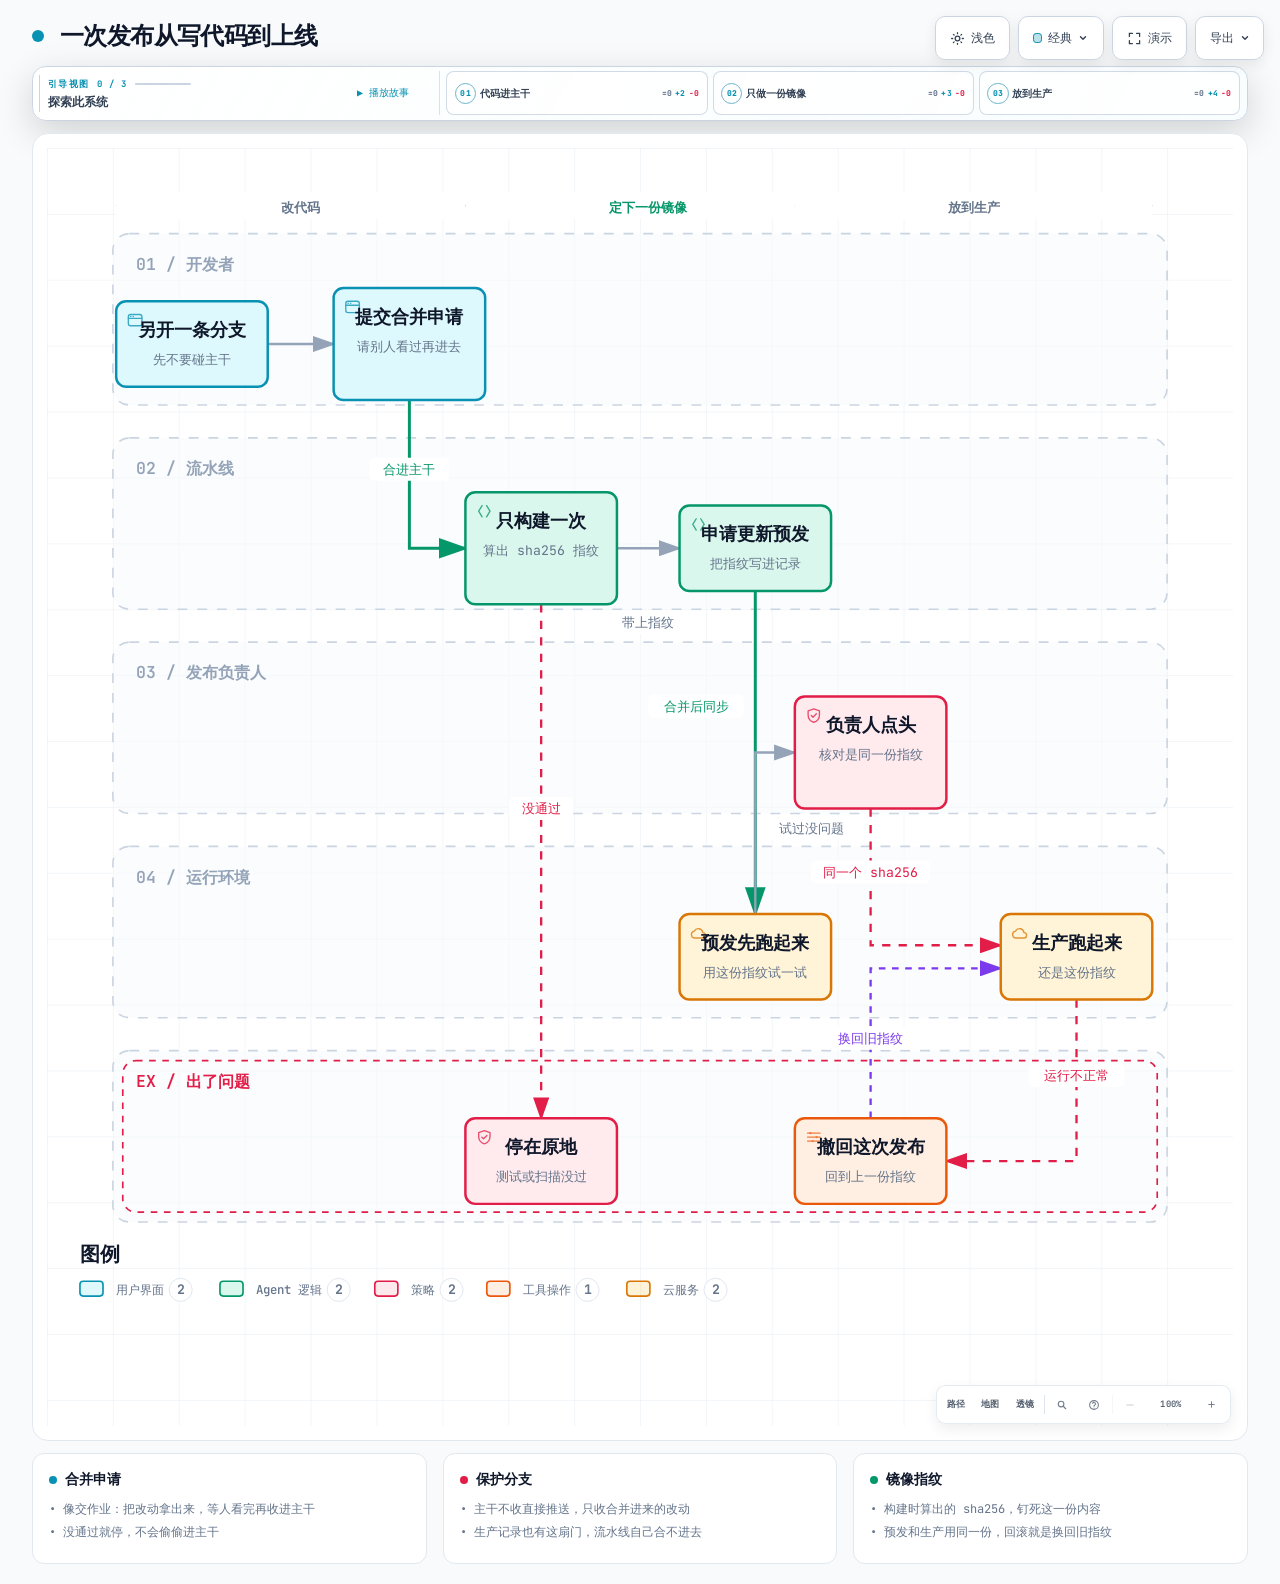
==== 运维笔记/CI-CD/diagrams/cicd-release-flow.html @ d1953067 "vault backup: 2026-10-27 11:32:00" ====
<!DOCTYPE html>
<html lang="zh-CN" data-theme="dark" data-preset="classic">
<head>
  <meta charset="UTF-8">
  <meta name="viewport" content="width=device-width, initial-scale=1.0">
  <meta name="generator" content="archify 2.16.0-dev.0">
  <title>一次发布从写代码到上线</title>
  <script>
    // Resolve the theme before first paint so light-preference users don't
    // see a dark flash. The toolbar script below re-applies with UI state.
    (function () {
      try {
        var theme = null;
        try {
          var param = new URLSearchParams(window.location.search).get('theme');
          if (param === 'light' || param === 'dark') theme = param;
          if (new URLSearchParams(window.location.search).get('embed') === '1') {
            document.documentElement.setAttribute('data-embed', 'true');
          }
          if (new URLSearchParams(window.location.search).get('present') === '1') {
            document.documentElement.setAttribute('data-present', 'true');
          }
        } catch (_) {}
        if (!theme) {
          try { theme = localStorage.getItem('archify-theme'); } catch (_) {}
        }
        if (theme !== 'light' && theme !== 'dark') {
          theme = window.matchMedia('(prefers-color-scheme: light)').matches ? 'light' : 'dark';
        }
        document.documentElement.setAttribute('data-theme', theme);
      } catch (_) {}
    })();
  </script>
  <!-- Async font load: a blackholed network must not block first paint.
       The body font stack falls back to system monospace until it lands. -->
  <link rel="preconnect" href="https://fonts.gstatic.com" crossorigin>
  <link href="https://fonts.googleapis.com/css2?family=JetBrains+Mono:wght@400;500;600;700&display=swap"
        rel="stylesheet" media="print" onload="this.media='all'">
  <noscript>
    <link href="https://fonts.googleapis.com/css2?family=JetBrains+Mono:wght@400;500;600;700&display=swap" rel="stylesheet">
  </noscript>
  <style>
    /* ==========================================================
       THEME VARIABLES — switch by toggling [data-theme] on <html>
       ========================================================== */
    :root,
    [data-theme="dark"] {
      --bg: #020617;
      --grid: #1e293b;
      --text: #ffffff;
      --text-muted: #94a3b8;
      --text-dim: #475569;
      /* UI chrome and menu hints need more contrast than SVG .t-dim accents */
      --text-faint: #7d8da1;

      --panel: rgba(15, 23, 42, 0.5);
      --panel-border: #1e293b;
      --lane-fill: rgba(15, 23, 42, 0.22);
      --lane-stroke: #334155;

      --arrow: #64748b;
      --arrow-emphasis: #34d399;

      /* Opaque mask color used behind semi-transparent component fills
         so the arrows drawn underneath are properly hidden. */
      --mask: #0f172a;

      --frontend-fill:    rgba(8, 51, 68, 0.4);
      --frontend-stroke:  #22d3ee;
      --backend-fill:     rgba(6, 78, 59, 0.4);
      --backend-stroke:   #34d399;
      --database-fill:    rgba(76, 29, 149, 0.4);
      --database-stroke:  #a78bfa;
      --cloud-fill:       rgba(120, 53, 15, 0.3);
      --cloud-stroke:     #fbbf24;
      --security-fill:    rgba(136, 19, 55, 0.4);
      --security-stroke:  #fb7185;
      --messagebus-fill:  rgba(251, 146, 60, 0.3);
      --messagebus-stroke:#fb923c;
      --external-fill:    rgba(30, 41, 59, 0.5);
      --external-stroke:  #94a3b8;

      --toolbar-bg:       rgba(15, 23, 42, 0.8);
      --toolbar-border:   #334155;
      --toolbar-text:     #e2e8f0;
      --toolbar-hover:    rgba(15, 23, 42, 0.95);
      --toolbar-menu-bg:  #0f172a;
    }

    [data-theme="light"] {
      --bg: #f8fafc;
      --grid: #e2e8f0;
      --text: #0f172a;
      --text-muted: #64748b;
      --text-dim: #94a3b8;
      --text-faint: #64748b;

      --panel: #ffffff;
      --panel-border: #e2e8f0;
      --lane-fill: rgba(248, 250, 252, 0.65);
      --lane-stroke: #cbd5e1;

      --arrow: #94a3b8;
      --arrow-emphasis: #059669;

      --mask: #ffffff;

      --frontend-fill:    rgba(34, 211, 238, 0.15);
      --frontend-stroke:  #0891b2;
      --backend-fill:     rgba(52, 211, 153, 0.18);
      --backend-stroke:   #059669;
      --database-fill:    rgba(167, 139, 250, 0.2);
      --database-stroke:  #7c3aed;
      --cloud-fill:       rgba(251, 191, 36, 0.18);
      --cloud-stroke:     #d97706;
      --security-fill:    rgba(251, 113, 133, 0.15);
      --security-stroke:  #e11d48;
      --messagebus-fill:  rgba(251, 146, 60, 0.15);
      --messagebus-stroke:#ea580c;
      --external-fill:    rgba(148, 163, 184, 0.18);
      --external-stroke:  #64748b;

      --toolbar-bg:       rgba(255, 255, 255, 0.92);
      --toolbar-border:   #cbd5e1;
      --toolbar-text:     #334155;
      --toolbar-hover:    #ffffff;
      --toolbar-menu-bg:  #ffffff;
    }

    /* ==========================================================
       SIGNAL FLOW — an opt-in, motion-forward visual preset.
       The variables also target a standalone exported SVG, whose
       root carries data-preset and data-theme directly.
       ========================================================== */
    [data-preset="signal-flow"][data-theme="dark"] {
      --bg: #030711;
      --grid: #15233a;
      --panel: rgba(6, 14, 28, 0.78);
      --panel-border: #1d3350;
      --lane-fill: rgba(9, 22, 40, 0.5);
      --lane-stroke: #2c4564;
      --text: #f5fbff;
      --text-muted: #9eb0c7;
      --text-dim: #52667f;
      --text-faint: #7890ad;
      --mask: #07101e;
      --frontend-fill: rgba(6, 182, 212, 0.14);
      --frontend-stroke: #67e8f9;
      --backend-fill: rgba(16, 185, 129, 0.14);
      --backend-stroke: #5eead4;
      --database-fill: rgba(139, 92, 246, 0.16);
      --database-stroke: #c4b5fd;
      --cloud-fill: rgba(245, 158, 11, 0.13);
      --cloud-stroke: #fcd34d;
      --security-fill: rgba(244, 63, 94, 0.13);
      --security-stroke: #fda4af;
      --messagebus-fill: rgba(249, 115, 22, 0.13);
      --messagebus-stroke: #fdba74;
      --external-fill: rgba(71, 85, 105, 0.24);
      --external-stroke: #a5b4c7;
      --arrow: #7890ad;
      --arrow-emphasis: #2dd4bf;
      --toolbar-bg: rgba(7, 16, 30, 0.86);
      --toolbar-border: #29415f;
      --toolbar-menu-bg: #07101e;
    }

    [data-preset="signal-flow"][data-theme="light"] {
      --bg: #f4f9fc;
      --grid: #d4e5ee;
      --panel: rgba(255, 255, 255, 0.82);
      --panel-border: #bfd5e2;
      --lane-fill: rgba(232, 243, 248, 0.62);
      --lane-stroke: #a9c5d5;
      --text: #102638;
      --text-muted: #587287;
      --text-dim: #8aa2b4;
      --text-faint: #668397;
      --mask: #ffffff;
      --frontend-fill: rgba(6, 182, 212, 0.09);
      --frontend-stroke: #0789a1;
      --backend-fill: rgba(5, 150, 105, 0.09);
      --backend-stroke: #087f69;
      --database-fill: rgba(124, 58, 237, 0.09);
      --database-stroke: #7254c7;
      --cloud-fill: rgba(217, 119, 6, 0.08);
      --cloud-stroke: #b9670b;
      --security-fill: rgba(225, 29, 72, 0.08);
      --security-stroke: #c53a59;
      --messagebus-fill: rgba(234, 88, 12, 0.08);
      --messagebus-stroke: #c65f27;
      --external-fill: rgba(100, 116, 139, 0.1);
      --external-stroke: #607a8c;
      --arrow: #7b97aa;
      --arrow-emphasis: #0d9488;
    }

    /* ==========================================================
       BLUEPRINT — a review-first drafting preset for deployment,
       infrastructure, and technical design documentation. It keeps
       the same semantic palette and geometry while trading glow for
       precise grid contrast, squared materials, and drafting marks.
       ========================================================== */
    [data-preset="blueprint"][data-theme="dark"] {
      --bg: #06131f;
      --grid: #17425a;
      --panel: rgba(7, 27, 43, 0.9);
      --panel-border: #27627f;
      --lane-fill: rgba(10, 43, 66, 0.36);
      --lane-stroke: #34799a;
      --text: #e3f6ff;
      --text-muted: #91b8ca;
      --text-dim: #557e92;
      --text-faint: #739caf;
      --mask: #0a2031;
      --frontend-fill: rgba(26, 157, 193, 0.14);
      --frontend-stroke: #66d9ef;
      --backend-fill: rgba(31, 155, 124, 0.13);
      --backend-stroke: #69dfbd;
      --database-fill: rgba(120, 105, 196, 0.14);
      --database-stroke: #b4a8ff;
      --cloud-fill: rgba(197, 145, 43, 0.13);
      --cloud-stroke: #ffd166;
      --security-fill: rgba(199, 76, 104, 0.13);
      --security-stroke: #ff8da1;
      --messagebus-fill: rgba(207, 112, 49, 0.13);
      --messagebus-stroke: #ffad66;
      --external-fill: rgba(84, 119, 139, 0.18);
      --external-stroke: #a7cad9;
      --arrow: #78a3b7;
      --arrow-emphasis: #64dfc1;
      --toolbar-bg: rgba(7, 28, 45, 0.92);
      --toolbar-border: #34799a;
      --toolbar-text: #d8f3ff;
      --toolbar-hover: rgba(18, 58, 83, 0.95);
      --toolbar-menu-bg: #0a2031;
    }

    [data-preset="blueprint"][data-theme="light"] {
      --bg: #edf7fa;
      --grid: #b5d5e1;
      --panel: rgba(249, 253, 255, 0.94);
      --panel-border: #78aabd;
      --lane-fill: rgba(210, 232, 240, 0.42);
      --lane-stroke: #83b2c4;
      --text: #123344;
      --text-muted: #4e7486;
      --text-dim: #86a6b4;
      --text-faint: #668c9d;
      --mask: #f9fdff;
      --frontend-fill: rgba(8, 145, 178, 0.08);
      --frontend-stroke: #087f9c;
      --backend-fill: rgba(5, 128, 101, 0.08);
      --backend-stroke: #08755f;
      --database-fill: rgba(100, 75, 180, 0.08);
      --database-stroke: #6757a8;
      --cloud-fill: rgba(181, 120, 15, 0.08);
      --cloud-stroke: #a86609;
      --security-fill: rgba(190, 48, 80, 0.07);
      --security-stroke: #b32f50;
      --messagebus-fill: rgba(196, 81, 22, 0.07);
      --messagebus-stroke: #b65120;
      --external-fill: rgba(79, 112, 128, 0.08);
      --external-stroke: #506f7e;
      --arrow: #6d93a5;
      --arrow-emphasis: #087f69;
      --toolbar-bg: rgba(247, 252, 254, 0.94);
      --toolbar-border: #8ab5c5;
      --toolbar-text: #294f61;
      --toolbar-hover: #ffffff;
      --toolbar-menu-bg: #f9fdff;
    }

    /* ==========================================================
       EDITORIAL — a warm, publication-minded preset for design
       reviews, launch notes, and documentation. The diagram keeps
       the same semantic palette and exact geometry, but trades
       software chrome for paper, ink, ruled structure, and one
       restrained vermilion accent.
       ========================================================== */
    [data-preset="editorial"][data-theme="dark"] {
      --bg: #181611;
      --grid: #39342a;
      --panel: rgba(35, 31, 24, 0.96);
      --panel-border: #625a4a;
      --lane-fill: rgba(52, 46, 35, 0.46);
      --lane-stroke: #726957;
      --text: #f4eddf;
      --text-muted: #b9ae9b;
      --text-dim: #776e60;
      --text-faint: #9d917e;
      --mask: #231f18;
      --frontend-fill: rgba(43, 133, 142, 0.16);
      --frontend-stroke: #7fc6c7;
      --backend-fill: rgba(63, 132, 92, 0.16);
      --backend-stroke: #8fc29e;
      --database-fill: rgba(117, 91, 141, 0.17);
      --database-stroke: #c0a4d0;
      --cloud-fill: rgba(170, 119, 49, 0.16);
      --cloud-stroke: #d8ad68;
      --security-fill: rgba(157, 69, 65, 0.17);
      --security-stroke: #df9085;
      --messagebus-fill: rgba(174, 79, 42, 0.16);
      --messagebus-stroke: #df946f;
      --external-fill: rgba(126, 115, 96, 0.18);
      --external-stroke: #b8ad99;
      --arrow: #948978;
      --arrow-emphasis: #dd6b3d;
      --toolbar-bg: rgba(35, 31, 24, 0.92);
      --toolbar-border: #625a4a;
      --toolbar-text: #eee5d5;
      --toolbar-hover: #302a20;
      --toolbar-menu-bg: #231f18;
    }

    [data-preset="editorial"][data-theme="light"] {
      --bg: #f2eee5;
      --grid: #d8d0c2;
      --panel: rgba(251, 248, 241, 0.97);
      --panel-border: #c4b9a6;
      --lane-fill: rgba(229, 221, 207, 0.42);
      --lane-stroke: #b8aa94;
      --text: #242018;
      --text-muted: #6f6658;
      --text-dim: #a09788;
      --text-faint: #817767;
      --mask: #fbf8f1;
      --frontend-fill: rgba(31, 117, 126, 0.09);
      --frontend-stroke: #287e84;
      --backend-fill: rgba(42, 119, 75, 0.09);
      --backend-stroke: #397b53;
      --database-fill: rgba(105, 75, 130, 0.09);
      --database-stroke: #765d86;
      --cloud-fill: rgba(157, 103, 31, 0.1);
      --cloud-stroke: #9a671f;
      --security-fill: rgba(153, 58, 52, 0.09);
      --security-stroke: #9e463f;
      --messagebus-fill: rgba(182, 70, 27, 0.09);
      --messagebus-stroke: #ad4b25;
      --external-fill: rgba(101, 91, 75, 0.09);
      --external-stroke: #746b5e;
      --arrow: #8a806f;
      --arrow-emphasis: #bb4c23;
      --toolbar-bg: rgba(251, 248, 241, 0.94);
      --toolbar-border: #c4b9a6;
      --toolbar-text: #40392f;
      --toolbar-hover: #fffdf8;
      --toolbar-menu-bg: #fbf8f1;
    }

    * { margin: 0; padding: 0; box-sizing: border-box; }

    body {
      font-family: 'JetBrains Mono', ui-monospace, SFMono-Regular, Menlo, Consolas, 'DejaVu Sans Mono', 'Liberation Mono', 'Noto Sans Mono CJK SC', 'PingFang SC', 'Hiragino Sans GB', 'Microsoft YaHei', monospace;
      background: var(--bg);
      min-height: 100vh;
      padding: 2rem;
      color: var(--text);
      transition: background 0.2s ease, color 0.2s ease;
    }

    html[data-preset="signal-flow"] body {
      background-image:
        radial-gradient(circle at 18% -8%, rgba(34, 211, 238, 0.14), transparent 34rem),
        radial-gradient(circle at 92% 18%, rgba(139, 92, 246, 0.12), transparent 30rem);
      background-attachment: fixed;
    }
    html[data-preset="signal-flow"][data-theme="light"] body {
      background-image:
        radial-gradient(circle at 18% -8%, rgba(6, 182, 212, 0.12), transparent 34rem),
        radial-gradient(circle at 92% 18%, rgba(139, 92, 246, 0.08), transparent 30rem);
    }
    html[data-preset="blueprint"] body {
      background-image:
        linear-gradient(var(--grid) 1px, transparent 1px),
        linear-gradient(90deg, var(--grid) 1px, transparent 1px);
      background-size: 32px 32px;
      background-position: -1px -1px;
      background-attachment: fixed;
    }
    html[data-preset="editorial"] body {
      background-image:
        linear-gradient(90deg, transparent 0, transparent 5.4rem, color-mix(in srgb, var(--security-stroke) 18%, transparent) 5.4rem, color-mix(in srgb, var(--security-stroke) 18%, transparent) calc(5.4rem + 1px), transparent calc(5.4rem + 1px)),
        repeating-linear-gradient(0deg, transparent 0, transparent 31px, color-mix(in srgb, var(--grid) 36%, transparent) 31px, color-mix(in srgb, var(--grid) 36%, transparent) 32px);
      background-attachment: fixed;
    }

    /* Gallery/embed mode keeps the generated artifact as the source of truth
       while presenting only its diagram surface inside a proof card. */
    html[data-embed="true"] body {
      min-height: 0;
      padding: 0;
      overflow: hidden;
      background: var(--bg);
      background-image: none;
    }
    html[data-embed="true"] .toolbar,
    html[data-embed="true"] .header,
    html[data-embed="true"] .cards,
    html[data-embed="true"] .diagram-nav,
    html[data-embed="true"] .overview-map,
    html[data-embed="true"] .focus-chip,
    html[data-embed="true"] .route-probe,
    html[data-embed="true"] .semantic-lens,
    html[data-embed="true"] .diagram-guide,
    html[data-embed="true"] .node-finder,
    html[data-embed="true"] .guided-views { display: none !important; }
    html[data-embed="true"] .container { max-width: none; }
    html[data-embed="true"] .diagram-container {
      padding: 0.5rem;
      border: 0;
      border-radius: 0;
      box-shadow: none;
    }
    html[data-embed="true"] .diagram-container svg { min-width: 0; }

    /* Share Chapter Cue lives in the HTML viewer layer, not inside the SVG.
       It gives one-shot embeds a title, authored note, truthful stop order,
       and lifecycle state while canonical diagram geometry stays untouched. */
    .share-chapter-cue { display: none; }
    html[data-embed="true"][data-share-playback="true"] .share-chapter-cue:not([hidden]),
    html[data-embed="true"][data-share-moment="true"] .share-chapter-cue:not([hidden]) {
      position: absolute;
      z-index: 18;
      top: 0.85rem;
      left: 50%;
      display: grid;
      grid-template-columns: auto minmax(9rem, 13.5rem) minmax(0, 1fr);
      align-items: center;
      gap: 0.45rem 0.85rem;
      width: min(52rem, calc(100% - 1.5rem));
      min-height: 3.35rem;
      padding: 0.55rem 0.75rem 0.65rem;
      overflow: hidden;
      border: 1px solid color-mix(in srgb, var(--frontend-stroke) 42%, var(--toolbar-border));
      border-radius: 0.75rem;
      background:
        linear-gradient(115deg, color-mix(in srgb, var(--frontend-fill) 52%, transparent), transparent 45%),
        color-mix(in srgb, var(--toolbar-menu-bg) 92%, transparent);
      color: var(--toolbar-text);
      box-shadow: 0 14px 42px rgba(0, 0, 0, 0.3), inset 0 1px 0 rgba(255, 255, 255, 0.045);
      backdrop-filter: blur(16px);
      pointer-events: none;
      animation: archify-share-cue-enter 280ms cubic-bezier(0.22, 1, 0.36, 1) both;
    }
    html[data-preset="blueprint"] .share-chapter-cue {
      border-radius: 0.2rem;
      background:
        linear-gradient(90deg, color-mix(in srgb, var(--frontend-fill) 46%, transparent), transparent 36%),
        var(--toolbar-menu-bg);
      box-shadow: 0 10px 28px rgba(0, 0, 0, 0.2);
      backdrop-filter: none;
    }
    html[data-preset="editorial"] .share-chapter-cue {
      border-color: var(--panel-border);
      background:
        linear-gradient(90deg, color-mix(in srgb, var(--security-fill) 58%, transparent), transparent 42%),
        var(--toolbar-menu-bg);
      box-shadow: 0 10px 30px color-mix(in srgb, #000 18%, transparent);
      backdrop-filter: none;
    }
    html[data-preset="editorial"] .share-chapter-state { color: var(--arrow-emphasis); }
    html[data-preset="editorial"] .share-chapter-state::before {
      border-radius: 0;
      box-shadow: none;
      transform: rotate(45deg) scale(0.8);
    }
    .share-chapter-index {
      display: grid;
      gap: 0.12rem;
      min-width: 5rem;
      padding-right: 0.75rem;
      border-right: 1px solid var(--toolbar-border);
    }
    .share-chapter-state {
      display: inline-flex;
      align-items: center;
      gap: 0.36rem;
      color: var(--frontend-stroke);
      font-size: 0.5rem;
      font-weight: 800;
      letter-spacing: 0.14em;
      text-transform: uppercase;
    }
    .share-chapter-state::before {
      width: 0.38rem;
      height: 0.38rem;
      border-radius: 50%;
      background: currentColor;
      box-shadow: 0 0 10px currentColor;
      content: '';
    }
    .share-chapter-cue[data-state="playing"] .share-chapter-state::before {
      animation: archify-share-cue-pulse 1.15s ease-in-out infinite;
    }
    .share-chapter-count {
      color: var(--text-faint);
      font-size: 0.5rem;
      font-weight: 700;
      letter-spacing: 0.08em;
      text-transform: uppercase;
    }
    .share-chapter-copy { min-width: 0; }
    .share-chapter-copy strong,
    .share-chapter-copy small,
    .share-chapter-route {
      display: block;
      overflow: hidden;
      text-overflow: ellipsis;
      white-space: nowrap;
    }
    .share-chapter-copy strong {
      color: var(--toolbar-text);
      font-size: 0.6875rem;
      line-height: 1.35;
    }
    .share-chapter-copy small {
      margin-top: 0.08rem;
      color: var(--text-muted);
      font-size: 0.5rem;
      line-height: 1.35;
    }
    .share-chapter-route {
      color: color-mix(in srgb, var(--frontend-stroke) 76%, var(--text-muted));
      font-size: 0.5625rem;
      font-weight: 650;
      letter-spacing: 0.015em;
      text-align: right;
    }
    .share-chapter-progress {
      position: absolute;
      right: 0;
      bottom: 0;
      left: 0;
      height: 2px;
      overflow: hidden;
      background: color-mix(in srgb, var(--toolbar-border) 72%, transparent);
    }
    .share-chapter-progress span {
      display: block;
      width: 100%;
      height: 100%;
      background: linear-gradient(90deg, var(--frontend-stroke), var(--database-stroke));
      box-shadow: 0 0 12px var(--frontend-stroke);
      transform: scaleX(0);
      transform-origin: left center;
    }

    /* Presentation Stage is a viewer-only layer: it gives the live diagram
       the viewport while keeping guided views, theme, focus, and exports real.
       Embed mode wins when both query parameters are present. */
    html[data-present="true"]:not([data-embed="true"]) body {
      height: 100dvh;
      min-height: 0;
      padding: 1rem;
      overflow: hidden;
    }
    html[data-present="true"]:not([data-embed="true"]) .container {
      display: flex;
      flex-direction: column;
      gap: 0.75rem;
      width: 100%;
      max-width: none;
      height: calc(100dvh - 2rem);
    }
    html[data-present="true"]:not([data-embed="true"]) .header {
      flex: none;
      min-width: 0;
      margin: 0;
      padding-right: 23rem;
    }
    html[data-present="true"]:not([data-embed="true"]) .header-row { margin-bottom: 0.25rem; }
    html[data-present="true"]:not([data-embed="true"]) .subtitle {
      overflow: hidden;
      text-overflow: ellipsis;
      white-space: nowrap;
    }
    html[data-present="true"]:not([data-embed="true"]) .guided-views {
      flex: none;
      margin-bottom: 0;
    }
    html[data-present="true"]:not([data-embed="true"]) .diagram-container {
      display: flex;
      flex: 1 1 auto;
      align-items: center;
      justify-content: center;
      min-height: 0;
      padding: 0.75rem;
      padding-bottom: calc(0.75rem + var(--archify-nav-reserve));
    }
    html[data-present="true"]:not([data-embed="true"]) .diagram-container > svg {
      width: 100%;
      height: 100%;
      min-width: 0;
    }
    html[data-present="true"]:not([data-embed="true"]) .cards { display: none; }
    html[data-present="true"]:not([data-embed="true"]) #btn-present {
      border-color: var(--frontend-stroke);
      color: var(--frontend-stroke);
    }

    /* The reader owns only the outer scale. Wide diagrams keep one authored
       SVG/viewBox while the runtime chooses a desktop width from the actual
       vertical budget. This avoids device-specific files and breakpoint
       jumps between a laptop and a tall monitor. */
    .container {
      width: 100%;
      max-width: var(--archify-reader-width, 1440px);
      margin: 0 auto;
    }
    @media (min-width: 768px) and (max-height: 920px) {
      .header { margin-bottom: 1rem; }
      .diagram-container { padding: 1rem; }
      .cards { margin-top: 1rem; }
      .card { padding: 1rem; }
    }

    .header { margin-bottom: 1.5rem; padding-right: 29.5rem; }

    html[data-preset="signal-flow"] .header,
    html[data-preset="blueprint"] .header,
    html[data-preset="editorial"] .header { padding-right: 29.5rem; }

    .header-row {
      display: flex;
      align-items: center;
      gap: 1rem;
      margin-bottom: 0.5rem;
    }

    .pulse-dot {
      width: 12px;
      height: 12px;
      background: var(--frontend-stroke);
      border-radius: 50%;
      animation: none;
    }

    html[data-motion-capable="true"] .pulse-dot { animation: pulse 2s infinite; }

    @keyframes pulse {
      0%, 100% { opacity: 1; }
      50% { opacity: 0.5; }
    }

    h1 {
      font-size: 1.5rem;
      font-weight: 700;
      letter-spacing: -0.025em;
    }

    .subtitle {
      color: var(--text-muted);
      font-size: 0.875rem;
      margin-left: 1.75rem;
    }

    html[data-preset="signal-flow"] .header-row::after {
      content: attr(data-preset-badge-signal-flow);
      margin-left: auto;
      color: var(--frontend-stroke);
      border: 1px solid var(--frontend-stroke);
      border-radius: 999px;
      padding: 0.28rem 0.6rem;
      font-size: 0.625rem;
      letter-spacing: 0.12em;
      opacity: 0.82;
      box-shadow: 0 0 20px rgba(34, 211, 238, 0.12);
      white-space: nowrap;
    }

    html[data-preset="blueprint"] .pulse-dot {
      width: 10px;
      height: 10px;
      border: 1px solid var(--frontend-stroke);
      border-radius: 1px;
      background: transparent;
      box-shadow: inset 0 0 0 2px var(--bg);
      transform: rotate(45deg);
      animation: none;
    }
    html[data-preset="blueprint"] .header-row::after {
      content: attr(data-preset-badge-blueprint);
      margin-left: auto;
      padding: 0.28rem 0.55rem;
      border-top: 1px solid var(--frontend-stroke);
      border-bottom: 1px solid var(--frontend-stroke);
      color: var(--frontend-stroke);
      font-size: 0.5625rem;
      font-weight: 700;
      letter-spacing: 0.14em;
      white-space: nowrap;
    }

    html[data-preset="editorial"] h1,
    html[data-preset="editorial"] .card h3 {
      font-family: Georgia, 'Times New Roman', 'Songti SC', STSong, serif;
      letter-spacing: -0.02em;
    }
    html[data-preset="editorial"] h1 { font-size: 1.72rem; font-weight: 600; }
    html[data-preset="editorial"] .pulse-dot {
      width: 9px;
      height: 9px;
      border: 1px solid var(--arrow-emphasis);
      border-radius: 0;
      background: var(--arrow-emphasis);
      box-shadow: 0 0 0 3px color-mix(in srgb, var(--arrow-emphasis) 14%, transparent);
      transform: rotate(45deg);
      animation: none;
    }
    html[data-preset="editorial"] .header-row::after {
      content: attr(data-preset-badge-editorial);
      margin-left: auto;
      padding: 0.32rem 0 0.24rem;
      border-bottom: 2px solid var(--arrow-emphasis);
      color: var(--arrow-emphasis);
      font-family: Georgia, 'Times New Roman', serif;
      font-size: 0.625rem;
      font-style: italic;
      font-weight: 600;
      letter-spacing: 0.08em;
      white-space: nowrap;
    }

    .diagram-container {
      --archify-nav-reserve: 0px;
      background: var(--panel);
      border-radius: 1rem;
      border: 1px solid var(--panel-border);
      padding: 1.5rem;
      padding-bottom: calc(1.5rem + var(--archify-nav-reserve));
      overflow: hidden;
      position: relative;
    }

    html[data-preset="signal-flow"] .diagram-container {
      position: relative;
      overflow: hidden;
      background: linear-gradient(180deg, rgba(8, 20, 38, 0.82), rgba(3, 8, 18, 0.94));
      box-shadow: inset 0 1px 0 rgba(255, 255, 255, 0.04), 0 28px 80px rgba(0, 0, 0, 0.34);
    }
    html[data-preset="signal-flow"][data-theme="light"] .diagram-container {
      background: linear-gradient(180deg, rgba(255, 255, 255, 0.9), rgba(237, 246, 250, 0.94));
      box-shadow: inset 0 1px 0 rgba(255, 255, 255, 0.72), 0 24px 60px rgba(45, 78, 99, 0.12);
    }
    html[data-preset="blueprint"] .diagram-container {
      border-color: var(--panel-border);
      border-radius: 0.35rem;
      background: var(--panel);
      box-shadow:
        inset 0 0 0 1px color-mix(in srgb, var(--panel-border) 34%, transparent),
        0 18px 48px rgba(0, 0, 0, 0.16);
    }
    html[data-preset="blueprint"] .diagram-container::after {
      content: "";
      position: absolute;
      z-index: 10;
      inset: 0.7rem;
      pointer-events: none;
      background:
        linear-gradient(var(--frontend-stroke), var(--frontend-stroke)) left top / 1.35rem 1px no-repeat,
        linear-gradient(var(--frontend-stroke), var(--frontend-stroke)) left top / 1px 1.35rem no-repeat,
        linear-gradient(var(--frontend-stroke), var(--frontend-stroke)) right top / 1.35rem 1px no-repeat,
        linear-gradient(var(--frontend-stroke), var(--frontend-stroke)) right top / 1px 1.35rem no-repeat,
        linear-gradient(var(--frontend-stroke), var(--frontend-stroke)) left bottom / 1.35rem 1px no-repeat,
        linear-gradient(var(--frontend-stroke), var(--frontend-stroke)) left bottom / 1px 1.35rem no-repeat,
        linear-gradient(var(--frontend-stroke), var(--frontend-stroke)) right bottom / 1.35rem 1px no-repeat,
        linear-gradient(var(--frontend-stroke), var(--frontend-stroke)) right bottom / 1px 1.35rem no-repeat;
      opacity: 0.58;
    }
    html[data-preset="editorial"] .diagram-container {
      overflow: hidden;
      border-color: var(--panel-border);
      border-radius: 0.38rem;
      background:
        linear-gradient(90deg, color-mix(in srgb, var(--security-fill) 58%, transparent), transparent 12%),
        var(--panel);
      box-shadow:
        0 1px 0 color-mix(in srgb, var(--text) 6%, transparent),
        0 18px 48px color-mix(in srgb, #000 19%, transparent);
    }
    html[data-preset="editorial"] .diagram-container::after {
      position: absolute;
      z-index: 10;
      top: 0.72rem;
      right: 1.25rem;
      padding: 0.2rem 0.52rem;
      border: 1px solid var(--panel-border);
      background: var(--panel);
      color: var(--arrow-emphasis);
      content: attr(data-preset-badge-editorial-plate);
      font-family: Georgia, 'Times New Roman', serif;
      font-size: 0.52rem;
      font-style: italic;
      font-weight: 600;
      letter-spacing: 0.09em;
      pointer-events: none;
    }
    html[data-embed="true"][data-preset="editorial"] .diagram-container::after { display: none; }
    html[data-motion-capable="true"][data-preset="signal-flow"][data-ambient-motion="running"] .diagram-container::before {
      content: "";
      position: absolute;
      inset: 0;
      pointer-events: none;
      background: linear-gradient(115deg, transparent 28%, rgba(103, 232, 249, 0.035) 48%, transparent 68%);
      transform: translateX(-70%);
      animation: archify-signal-scan 4.8s ease-in-out 1 both;
    }

    /* Motion Governor gives the reader a real static state and gives the
       strongest semantic action the only motion budget. Atmosphere resets to
       its authored base instead of freezing mid-cycle. Static artifacts never
       start a decorative pulse or scan. */
    html:not([data-motion-capable="true"]) svg[data-animation="trace"] [data-animate] {
      animation: none !important;
    }
    html[data-motion="still"] .pulse-dot,
    html[data-motion="still"] .diagram-container::before,
    html[data-motion="still"] svg[data-animation="trace"] [data-animate],
    html[data-motion-owner] .pulse-dot,
    html[data-motion-owner] .diagram-container::before,
    html[data-motion-owner] svg[data-animation="trace"] [data-animate],
    html[data-embed="true"] .pulse-dot,
    html[data-embed="true"] .diagram-container::before,
    html[data-share-playback="true"] .pulse-dot,
    html[data-share-playback="true"] .diagram-container::before,
    html[data-document-hidden="true"] .pulse-dot,
    html[data-document-hidden="true"] .diagram-container::before,
    html[data-document-hidden="true"] svg[data-animation="trace"] [data-animate] {
      animation: none !important;
    }
    html[data-motion="still"] .diagram-container::before,
    html[data-motion-owner] .diagram-container::before,
    html[data-embed="true"] .diagram-container::before,
    html[data-share-playback="true"] .diagram-container::before {
      opacity: 0;
    }
    html[data-motion="still"] .guided-view-progress span,
    html[data-motion="still"] .guided-story-caption,
    html[data-motion="still"] .story-trail-flow,
    html[data-motion="still"] .intent-trace-flow,
    html[data-motion="still"] .route-probe-flow,
    html[data-motion="still"] .route-journey-flow,
    html[data-motion="still"] .semantic-lens-flow,
    html[data-motion="still"] .diagram-guide,
    html[data-motion="still"] [data-story-step],
    html[data-motion="still"] .overview-map-live,
    html[data-motion="still"] .guided-view-stop,
    html[data-motion="still"] .share-chapter-cue,
    html[data-motion="still"] .share-chapter-state::before,
    html[data-motion="still"] .share-chapter-progress span,
    html[data-document-hidden="true"] .guided-view-progress span,
    html[data-document-hidden="true"] .story-trail-flow,
    html[data-document-hidden="true"] .intent-trace-flow,
    html[data-document-hidden="true"] .route-probe-flow,
    html[data-document-hidden="true"] .route-journey-flow,
    html[data-document-hidden="true"] .semantic-lens-flow,
    html[data-document-hidden="true"] .diagram-guide,
    html[data-document-hidden="true"] [data-story-step],
    html[data-document-hidden="true"] .overview-map-live,
    html[data-document-hidden="true"] .guided-view-stop,
    html[data-document-hidden="true"] .share-chapter-cue,
    html[data-document-hidden="true"] .share-chapter-state::before,
    html[data-document-hidden="true"] .share-chapter-progress span {
      animation: none !important;
    }
    html[data-motion="still"] .guided-view-progress span {
      transform: scaleX(1) !important;
    }
    html[data-motion="still"] svg[data-story-playing="true"] .story-trail-flow {
      stroke-dasharray: none;
      stroke-dashoffset: 0;
      opacity: 0.55;
    }
    html[data-motion="still"] .intent-trace-flow,
    html[data-motion="still"] .route-probe-flow {
      stroke-dasharray: none;
      stroke-dashoffset: 0;
      opacity: 0.72;
    }
    html[data-motion="still"] .route-journey-overlay,
    html[data-document-hidden="true"] .route-journey-overlay { display: none !important; }
    html[data-motion="still"] .relationship-pulse-overlay,
    html[data-motion="still"] .story-carrier-overlay,
    html[data-document-hidden="true"] .story-carrier-overlay { display: none !important; }
    html[data-motion="still"] .chapter-handoff-overlay { display: none !important; }
    html[data-motion="still"] .chapter-handoff-anchor { animation: none !important; }
    html[data-motion="still"] .guided-view-chapter,
    html[data-motion="still"] svg [data-node-id],
    html[data-motion="still"] svg [data-edge-from],
    html[data-motion="still"] svg [data-detail],
    html[data-motion="still"] svg [data-detail-anchor],
    html[data-motion="still"] svg [data-legend-hit],
    html[data-motion="still"] svg {
      transition: none !important;
    }

    svg {
      width: 100%;
      min-width: min(900px, 100%);
      display: block;
      transform-origin: 0 0;
      transition: transform 0.18s ease;
    }

    .diagram-container.is-camera-moving svg {
      transition: transform 0.42s cubic-bezier(0.22, 1, 0.36, 1);
    }
    .diagram-container.is-camera-transaction svg { transition: none; }
    .diagram-container.is-pannable { cursor: grab; }
    .diagram-container.is-panning { cursor: grabbing; user-select: none; }
    .diagram-container.is-panning svg { transition: none; }

    .diagram-nav {
      position: absolute;
      right: 1rem;
      bottom: 1rem;
      z-index: 12;
      display: inline-flex;
      align-items: center;
      max-width: calc(100% - 2rem);
      padding: 0.15rem;
      gap: 0;
      overflow-x: auto;
      border: 1px solid color-mix(in srgb, var(--toolbar-border) 48%, transparent);
      border-radius: 0.58rem;
      background: color-mix(in srgb, var(--toolbar-bg) 82%, transparent);
      box-shadow: 0 5px 14px rgba(0, 0, 0, 0.07);
      backdrop-filter: blur(10px);
      scrollbar-width: none;
    }
    .diagram-nav::-webkit-scrollbar { display: none; }
    .diagram-nav button,
    .focus-chip button,
    .guided-views button {
      border: 0;
      background: transparent;
      color: var(--toolbar-text);
      font: inherit;
      cursor: pointer;
    }
    .diagram-nav button {
      min-width: 2rem;
      height: 2rem;
      padding: 0 0.35rem;
      border-radius: 0.35rem;
      color: color-mix(in srgb, var(--toolbar-text) 68%, transparent);
      font-size: 0.56rem;
      font-weight: 600;
      letter-spacing: 0.02em;
      transition: background 0.15s, color 0.15s;
    }
    .diagram-nav button:hover,
    .diagram-nav button:focus-visible,
    .focus-chip button:hover,
    .focus-chip button:focus-visible,
    .guided-views button:hover,
    .guided-views button:focus-visible { background: var(--toolbar-hover); }
    .diagram-nav button:focus-visible,
    .focus-chip button:focus-visible,
    .guided-views button:focus-visible {
      outline: 2px solid var(--frontend-stroke);
      outline-offset: 1px;
    }
    .diagram-nav button:disabled { opacity: 0.38; cursor: default; }
    .diagram-nav button:disabled:hover { background: transparent; }
    .diagram-nav #btn-route-probe,
    .diagram-nav #btn-overview-map,
    .diagram-nav #btn-semantic-lens {
      min-width: auto;
      padding-inline: 0.5rem;
      color: color-mix(in srgb, var(--toolbar-text) 86%, transparent);
      font-weight: 650;
    }
    .diagram-nav #btn-node-finder,
    .diagram-nav [data-view="out"] {
      position: relative;
      margin-left: 0.25rem;
    }
    .diagram-nav #btn-node-finder::before,
    .diagram-nav [data-view="out"]::before {
      position: absolute;
      top: 0.4rem;
      bottom: 0.4rem;
      left: -0.13rem;
      width: 1px;
      background: color-mix(in srgb, var(--toolbar-border) 62%, transparent);
      content: "";
      pointer-events: none;
    }
    .diagram-nav-icon {
      display: block;
      width: 0.72rem;
      height: 0.72rem;
      margin: auto;
      background: currentColor;
      -webkit-mask-position: center;
      -webkit-mask-repeat: no-repeat;
      -webkit-mask-size: contain;
      mask-position: center;
      mask-repeat: no-repeat;
      mask-size: contain;
    }
    .diagram-nav-icon.find {
      -webkit-mask-image: url("data:image/svg+xml,%3Csvg xmlns='http://www.w3.org/2000/svg' viewBox='0 0 20 20'%3E%3Ccircle cx='8.5' cy='8.5' r='4.5' fill='none' stroke='black' stroke-width='1.8'/%3E%3Cpath d='m12 12 4 4' fill='none' stroke='black' stroke-width='1.8' stroke-linecap='round'/%3E%3C/svg%3E");
      mask-image: url("data:image/svg+xml,%3Csvg xmlns='http://www.w3.org/2000/svg' viewBox='0 0 20 20'%3E%3Ccircle cx='8.5' cy='8.5' r='4.5' fill='none' stroke='black' stroke-width='1.8'/%3E%3Cpath d='m12 12 4 4' fill='none' stroke='black' stroke-width='1.8' stroke-linecap='round'/%3E%3C/svg%3E");
    }
    .diagram-nav-icon.guide {
      -webkit-mask-image: url("data:image/svg+xml,%3Csvg xmlns='http://www.w3.org/2000/svg' viewBox='0 0 20 20'%3E%3Ccircle cx='10' cy='10' r='7' fill='none' stroke='black' stroke-width='1.7'/%3E%3Cpath d='M7.8 7.3a2.4 2.4 0 014.6.9c0 1.8-2.4 2-2.4 3.7M10 14.9h.01' fill='none' stroke='black' stroke-width='1.7' stroke-linecap='round'/%3E%3C/svg%3E");
      mask-image: url("data:image/svg+xml,%3Csvg xmlns='http://www.w3.org/2000/svg' viewBox='0 0 20 20'%3E%3Ccircle cx='10' cy='10' r='7' fill='none' stroke='black' stroke-width='1.7'/%3E%3Cpath d='M7.8 7.3a2.4 2.4 0 014.6.9c0 1.8-2.4 2-2.4 3.7M10 14.9h.01' fill='none' stroke='black' stroke-width='1.7' stroke-linecap='round'/%3E%3C/svg%3E");
    }
    .diagram-nav-icon.minus {
      -webkit-mask-image: url("data:image/svg+xml,%3Csvg xmlns='http://www.w3.org/2000/svg' viewBox='0 0 20 20'%3E%3Cpath d='M5 10h10' fill='none' stroke='black' stroke-width='1.8' stroke-linecap='round'/%3E%3C/svg%3E");
      mask-image: url("data:image/svg+xml,%3Csvg xmlns='http://www.w3.org/2000/svg' viewBox='0 0 20 20'%3E%3Cpath d='M5 10h10' fill='none' stroke='black' stroke-width='1.8' stroke-linecap='round'/%3E%3C/svg%3E");
    }
    .diagram-nav-icon.plus {
      -webkit-mask-image: url("data:image/svg+xml,%3Csvg xmlns='http://www.w3.org/2000/svg' viewBox='0 0 20 20'%3E%3Cpath d='M10 5v10M5 10h10' fill='none' stroke='black' stroke-width='1.8' stroke-linecap='round'/%3E%3C/svg%3E");
      mask-image: url("data:image/svg+xml,%3Csvg xmlns='http://www.w3.org/2000/svg' viewBox='0 0 20 20'%3E%3Cpath d='M10 5v10M5 10h10' fill='none' stroke='black' stroke-width='1.8' stroke-linecap='round'/%3E%3C/svg%3E");
    }
    .diagram-nav [data-view="reset"] {
      display: inline-flex;
      align-items: center;
      justify-content: center;
      gap: 0.2rem;
      min-width: 3.1rem;
      padding-inline: 0.35rem;
    }
    .diagram-nav [data-view="reset"][data-detail-visible] {
      min-width: 3.8rem;
    }
    .diagram-nav-detail {
      color: color-mix(in srgb, var(--toolbar-text) 52%, transparent);
      font-size: 0.44rem;
      font-weight: 700;
      line-height: 1;
      letter-spacing: 0.07em;
    }
    .diagram-nav-percent {
      color: color-mix(in srgb, var(--toolbar-text) 84%, transparent);
      font-size: 0.55rem;
      font-weight: 650;
      line-height: 1;
    }
    .diagram-container[data-camera-indicator="true"] .diagram-nav-detail,
    .diagram-container[data-camera-indicator="true"] .diagram-nav-percent { color: var(--frontend-stroke); }
    .diagram-nav #btn-diagram-guide[aria-expanded="true"] {
      color: var(--cloud-stroke);
      background: var(--toolbar-hover);
    }

    /* Semantic Radar is a deliberately simplified, viewer-only overview. It
       uses authored node bounds and the live camera viewport rather than
       cloning the canonical SVG, so IDs, filters, animation, and export state
       stay singular and deterministic. */
    .overview-map {
      position: absolute;
      right: 1rem;
      bottom: calc(4.15rem + var(--archify-nav-reserve));
      z-index: 12;
      width: 11.25rem;
      overflow: hidden;
      border: 1px solid color-mix(in srgb, var(--frontend-stroke) 52%, var(--toolbar-border));
      border-radius: 0.78rem;
      background: var(--toolbar-menu-bg);
      color: var(--toolbar-text);
      box-shadow: 0 16px 42px rgba(0, 0, 0, 0.3);
      backdrop-filter: blur(16px);
      font-size: 0.625rem;
    }
    .overview-map[hidden] { display: none; }
    .overview-map[data-docked="true"] {
      position: fixed;
      right: var(--archify-radar-right, 1rem);
      top: var(--archify-radar-top, 1rem);
      bottom: auto;
    }
    .overview-map[data-docked="true"][data-dock-side="left"] {
      right: auto;
      left: var(--archify-radar-left, 1rem);
    }
    html[data-preset="blueprint"] .overview-map { border-radius: 0.28rem; }
    .overview-map-head {
      display: grid;
      grid-template-columns: auto minmax(0, 1fr) auto;
      align-items: center;
      gap: 0.45rem;
      min-height: 2.25rem;
      padding: 0.42rem 0.48rem 0.38rem 0.55rem;
      border-bottom: 1px solid var(--toolbar-border);
      background: linear-gradient(110deg, color-mix(in srgb, var(--frontend-fill) 45%, transparent), transparent 68%);
      cursor: grab;
      touch-action: none;
      user-select: none;
    }
    .overview-map[data-panel-dragging="true"] .overview-map-head { cursor: grabbing; }
    .overview-map[data-placement-invalid="true"] {
      border-color: var(--security-stroke);
      box-shadow: 0 0 0 2px color-mix(in srgb, var(--security-stroke) 34%, transparent), 0 16px 42px rgba(0, 0, 0, 0.3);
    }
    .overview-map[data-compact="true"] {
      width: 7.4rem;
    }
    .overview-map[data-compact="true"] .overview-map-head {
      grid-template-columns: minmax(0, 1fr) auto;
      gap: 0.24rem;
      min-height: 1.5rem;
      padding: 0.05rem 0.16rem 0.05rem 0.32rem;
      border-bottom: 0;
    }
    .overview-map[data-compact="true"] .overview-map-live,
    .overview-map[data-compact="true"] .overview-map-copy,
    .overview-map[data-compact="true"] .overview-map-surface,
    .overview-map[data-compact="true"] .overview-map-hint {
      display: none;
    }
    .overview-map[data-compact="true"] .overview-map-expand { display: inline-flex; }
    .overview-map[data-compact="true"] .overview-map-close {
      width: 1.15rem;
      height: 1.15rem;
      font-size: 0.72rem;
    }
    .overview-map-live {
      width: 0.42rem;
      height: 0.42rem;
      border-radius: 50%;
      background: var(--backend-stroke);
      box-shadow: 0 0 0 0 color-mix(in srgb, var(--backend-stroke) 52%, transparent);
      animation: archify-radar-live 2.4s ease-out infinite;
    }
    .overview-map-copy { min-width: 0; line-height: 1.1; }
    .overview-map-copy strong {
      display: block;
      overflow: hidden;
      color: var(--frontend-stroke);
      font-size: 0.59rem;
      letter-spacing: 0.12em;
      text-transform: uppercase;
      white-space: nowrap;
      text-overflow: ellipsis;
    }
    .overview-map-copy small {
      display: block;
      margin-top: 0.18rem;
      overflow: hidden;
      color: var(--text-faint);
      font-size: 0.52rem;
      letter-spacing: 0.04em;
      white-space: nowrap;
      text-overflow: ellipsis;
    }
    .overview-map-expand {
      display: none;
      align-items: center;
      justify-content: center;
      min-width: 0;
      height: 1.2rem;
      padding: 0 0.34rem;
      overflow: hidden;
      border: 0;
      border-radius: 0.3rem;
      background: transparent;
      color: var(--frontend-stroke);
      font: inherit;
      font-size: 0.49rem;
      font-weight: 700;
      letter-spacing: 0.06em;
      text-transform: uppercase;
      white-space: nowrap;
      cursor: pointer;
    }
    .overview-map-close {
      width: 1.55rem;
      height: 1.55rem;
      padding: 0;
      border: 0;
      border-radius: 0.34rem;
      background: transparent;
      color: var(--toolbar-text);
      font: inherit;
      font-size: 0.9rem;
      cursor: pointer;
    }
    .overview-map-expand:hover,
    .overview-map-expand:focus-visible,
    .overview-map-close:hover,
    .overview-map-close:focus-visible { background: var(--toolbar-hover); }
    .overview-map-expand:focus-visible,
    .overview-map-close:focus-visible,
    .overview-map-surface:focus-visible,
    .overview-map-node:focus-visible {
      outline: 2px solid var(--frontend-stroke);
      outline-offset: 1px;
    }
    .overview-map-surface {
      position: relative;
      height: 7rem;
      margin: 0.42rem;
      overflow: hidden;
      border: 1px solid color-mix(in srgb, var(--panel-border) 72%, transparent);
      border-radius: 0.42rem;
      background:
        linear-gradient(color-mix(in srgb, var(--panel-border) 26%, transparent) 1px, transparent 1px),
        linear-gradient(90deg, color-mix(in srgb, var(--panel-border) 26%, transparent) 1px, transparent 1px),
        color-mix(in srgb, var(--bg) 86%, transparent);
      background-size: 12px 12px;
      cursor: crosshair;
      touch-action: none;
    }
    html[data-preset="blueprint"] .overview-map-surface { border-radius: 0.1rem; }
    .overview-map-surface > svg {
      width: 100%;
      height: 100%;
      min-width: 0;
      transform: none !important;
      transition: none !important;
      display: block;
      overflow: visible;
    }
    .overview-map-node {
      fill: var(--backend-stroke);
      fill-opacity: 0.52;
      stroke: var(--backend-stroke);
      stroke-opacity: 0.86;
      vector-effect: non-scaling-stroke;
      cursor: pointer;
      transition: fill-opacity 140ms ease, stroke-width 140ms ease, filter 140ms ease;
    }
    .overview-map-node[data-kind="frontend"],
    .overview-map-node[data-kind="start"] { fill: var(--frontend-stroke); stroke: var(--frontend-stroke); }
    .overview-map-node[data-kind="database"],
    .overview-map-node[data-kind="success"] { fill: var(--database-stroke); stroke: var(--database-stroke); }
    .overview-map-node[data-kind="cloud"],
    .overview-map-node[data-kind="waiting"] { fill: var(--cloud-stroke); stroke: var(--cloud-stroke); }
    .overview-map-node[data-kind="messagebus"] { fill: var(--messagebus-stroke); stroke: var(--messagebus-stroke); }
    .overview-map-node[data-kind="security"],
    .overview-map-node[data-kind="decision"],
    .overview-map-node[data-kind="failure"] { fill: var(--security-stroke); stroke: var(--security-stroke); }
    .overview-map-node[data-kind="external"],
    .overview-map-node[data-kind="neutral"] { fill: var(--external-stroke); stroke: var(--external-stroke); }
    .overview-map-node[data-radar-active="true"],
    .overview-map-node:hover,
    .overview-map-node:focus-visible {
      fill-opacity: 0.92;
      stroke-width: 2.2;
      filter: drop-shadow(0 0 3px currentColor);
    }
    .overview-map-viewport {
      fill: color-mix(in srgb, var(--frontend-fill) 56%, transparent);
      stroke: var(--frontend-stroke);
      stroke-width: 2;
      vector-effect: non-scaling-stroke;
      pointer-events: none;
      filter: drop-shadow(0 0 3px color-mix(in srgb, var(--frontend-stroke) 54%, transparent));
    }
    .overview-map-hint {
      display: flex;
      justify-content: space-between;
      gap: 0.5rem;
      padding: 0 0.52rem 0.46rem;
      color: var(--text-faint);
      font-size: 0.49rem;
      letter-spacing: 0.06em;
      text-transform: uppercase;
    }
    .diagram-nav #btn-overview-map[aria-expanded="true"] {
      color: var(--frontend-stroke);
      background: var(--toolbar-hover);
    }
    .overview-map-feedback {
      position: absolute;
      right: 1rem;
      bottom: 4.15rem;
      z-index: 13;
      max-width: min(16rem, calc(100% - 2rem));
      padding: 0.38rem 0.55rem;
      border: 1px solid color-mix(in srgb, var(--frontend-stroke) 52%, var(--toolbar-border));
      border-radius: 0.5rem;
      background: var(--toolbar-menu-bg);
      color: var(--toolbar-text);
      box-shadow: 0 8px 24px rgba(0, 0, 0, 0.2);
      font-size: 0.52rem;
      line-height: 1.35;
      pointer-events: none;
    }
    .overview-map-feedback[hidden] { display: none; }
    .focus-chip[data-radar-yielded="true"] { display: none !important; }
    .diagram-nav #btn-route-probe[aria-pressed="true"] {
      color: var(--backend-stroke);
      background: var(--toolbar-hover);
    }
    .diagram-nav #btn-semantic-lens[aria-expanded="true"],
    .diagram-nav #btn-semantic-lens[aria-pressed="true"] {
      color: var(--database-stroke);
      background: var(--toolbar-hover);
    }

    /* Semantic Lens turns the compiled node-kind palette into an analytical
       legend. One kind reveals its real traffic; two kinds compare only their
       direct authored relationships. Geometry and the canonical SVG stay put. */
    .semantic-lens {
      position: absolute;
      right: 1rem;
      bottom: calc(4.15rem + var(--archify-nav-reserve));
      z-index: 24;
      width: min(20rem, calc(100% - 2rem));
      overflow: hidden;
      border: 1px solid color-mix(in srgb, var(--database-stroke) 58%, var(--toolbar-border));
      border-radius: 0.82rem;
      background:
        linear-gradient(135deg, color-mix(in srgb, var(--database-fill) 34%, transparent), transparent 48%),
        var(--toolbar-menu-bg);
      color: var(--toolbar-text);
      box-shadow: 0 18px 52px rgba(0, 0, 0, 0.36);
      backdrop-filter: blur(18px);
      animation: archify-lens-in 180ms cubic-bezier(0.22, 1, 0.36, 1);
    }
    .semantic-lens[hidden] { display: none; }
    .semantic-lens[data-dock-side="left"] { left: 1rem; right: auto; }
    .semantic-lens[data-dock-side="right"] { left: auto; right: 1rem; }
    html[data-preset="blueprint"] .semantic-lens { border-radius: 0.28rem; }
    .semantic-lens-head {
      display: grid;
      grid-template-columns: minmax(0, 1fr) auto;
      align-items: start;
      gap: 0.75rem;
      padding: 0.72rem 0.78rem 0.62rem;
      border-bottom: 1px solid var(--toolbar-border);
    }
    .semantic-lens-eyebrow {
      display: block;
      color: var(--database-stroke);
      font-size: 0.5rem;
      font-weight: 800;
      letter-spacing: 0.16em;
      text-transform: uppercase;
    }
    .semantic-lens-title {
      display: block;
      margin-top: 0.16rem;
      color: var(--text);
      font-size: 0.82rem;
      letter-spacing: -0.02em;
    }
    .semantic-lens-close {
      width: 1.75rem;
      height: 1.75rem;
      padding: 0;
      border: 0;
      border-radius: 0.35rem;
      background: transparent;
      color: var(--toolbar-text);
      font: inherit;
      font-size: 1rem;
      cursor: pointer;
    }
    .semantic-lens-close:hover,
    .semantic-lens-close:focus-visible { background: var(--toolbar-hover); }
    .semantic-lens-instruction {
      margin: 0;
      padding: 0.52rem 0.78rem 0.48rem;
      color: var(--text-faint);
      font-size: 0.55rem;
      line-height: 1.45;
    }
    .semantic-lens-kinds {
      display: grid;
      grid-template-columns: 1fr 1fr;
      gap: 0.3rem;
      max-height: min(15rem, 40vh);
      padding: 0 0.5rem 0.5rem;
      overflow-y: auto;
      scrollbar-width: thin;
    }
    .semantic-lens-kind {
      --lens-color: var(--external-stroke);
      display: grid;
      grid-template-columns: auto minmax(0, 1fr) auto;
      align-items: center;
      gap: 0.42rem;
      min-width: 0;
      min-height: 2.15rem;
      padding: 0.35rem 0.42rem;
      border: 1px solid color-mix(in srgb, var(--lens-color) 24%, var(--toolbar-border));
      border-radius: 0.45rem;
      background: color-mix(in srgb, var(--panel) 76%, transparent);
      color: var(--toolbar-text);
      font: inherit;
      text-align: left;
      cursor: pointer;
      transition: border-color 140ms ease, background 140ms ease, opacity 140ms ease;
    }
    html[data-preset="blueprint"] .semantic-lens-kind { border-radius: 0.12rem; }
    .semantic-lens-kind[data-kind="frontend"],
    .semantic-lens-kind[data-kind="start"] { --lens-color: var(--frontend-stroke); }
    .semantic-lens-kind[data-kind="backend"],
    .semantic-lens-kind[data-kind="active"] { --lens-color: var(--backend-stroke); }
    .semantic-lens-kind[data-kind="database"],
    .semantic-lens-kind[data-kind="success"] { --lens-color: var(--database-stroke); }
    .semantic-lens-kind[data-kind="cloud"],
    .semantic-lens-kind[data-kind="waiting"] { --lens-color: var(--cloud-stroke); }
    .semantic-lens-kind[data-kind="messagebus"] { --lens-color: var(--messagebus-stroke); }
    .semantic-lens-kind[data-kind="security"],
    .semantic-lens-kind[data-kind="decision"],
    .semantic-lens-kind[data-kind="failure"] { --lens-color: var(--security-stroke); }
    .semantic-lens-kind:hover,
    .semantic-lens-kind:focus-visible,
    .semantic-lens-kind[aria-pressed="true"] {
      border-color: color-mix(in srgb, var(--lens-color) 78%, var(--toolbar-border));
      background: color-mix(in srgb, var(--lens-color) 11%, var(--panel));
    }
    .semantic-lens-kind:focus-visible,
    .semantic-lens-close:focus-visible,
    .semantic-lens-actions button:focus-visible {
      outline: 2px solid var(--database-stroke);
      outline-offset: 1px;
    }
    .semantic-lens-kind:disabled { opacity: 0.34; cursor: default; }
    .semantic-lens-swatch {
      width: 0.48rem;
      height: 0.48rem;
      border-radius: 50%;
      background: var(--lens-color);
      box-shadow: 0 0 8px color-mix(in srgb, var(--lens-color) 58%, transparent);
    }
    .semantic-lens-kind strong {
      overflow: hidden;
      color: var(--text);
      font-size: 0.61rem;
      text-overflow: ellipsis;
      white-space: nowrap;
    }
    .semantic-lens-kind em {
      color: var(--lens-color);
      font-size: 0.54rem;
      font-style: normal;
      font-weight: 800;
    }
    .semantic-lens-status {
      min-height: 2.5rem;
      margin: 0;
      padding: 0.55rem 0.78rem;
      border-top: 1px solid var(--toolbar-border);
      color: var(--text-faint);
      font-size: 0.55rem;
      line-height: 1.45;
    }
    .semantic-lens-status strong { color: var(--database-stroke); font-weight: 800; }
    .semantic-lens-actions {
      display: flex;
      justify-content: flex-end;
      gap: 0.28rem;
      padding: 0 0.62rem 0.62rem;
    }
    .semantic-lens-actions button {
      min-height: 1.8rem;
      padding: 0.28rem 0.48rem;
      border: 0;
      border-radius: 0.35rem;
      background: transparent;
      color: var(--toolbar-text);
      font: inherit;
      font-size: 0.56rem;
      cursor: pointer;
    }
    .semantic-lens-actions button:hover { background: var(--toolbar-hover); }
    .semantic-lens-actions #semantic-lens-copy { color: var(--database-stroke); }
    @keyframes archify-lens-in {
      from { opacity: 0; transform: translateY(5px) scale(0.985); }
      to { opacity: 1; transform: translateY(0) scale(1); }
    }

    /* Route Probe answers a reader question over the compiled semantic graph:
       choose two stable nodes and reveal the shortest authored directed route.
       The receipt and signal live entirely in the viewer layer. */
    .route-probe {
      position: absolute;
      left: 1rem;
      bottom: calc(1rem + var(--archify-nav-reserve));
      z-index: 12;
      width: min(46rem, calc(100% - 25rem));
      min-width: 18rem;
      overflow: hidden;
      border: 1px solid color-mix(in srgb, var(--backend-stroke) 62%, var(--toolbar-border));
      border-radius: 0.82rem;
      background:
        linear-gradient(115deg, color-mix(in srgb, var(--backend-fill) 50%, transparent), transparent 62%),
        var(--toolbar-menu-bg);
      color: var(--toolbar-text);
      box-shadow: 0 18px 48px rgba(0, 0, 0, 0.3);
      backdrop-filter: blur(16px);
      font-size: 0.625rem;
    }
    .route-probe[hidden] { display: none; }
    .route-probe[data-route-dock="top"] {
      top: 1rem;
      bottom: auto;
    }
    html[data-preset="blueprint"] .route-probe { border-radius: 0.25rem; }
    .route-probe-head {
      display: grid;
      grid-template-columns: minmax(0, 1fr) auto;
      align-items: start;
      gap: 0.65rem;
      padding: 0.52rem 0.58rem 0.44rem;
      border-bottom: 1px solid color-mix(in srgb, var(--toolbar-border) 80%, transparent);
    }
    .route-probe-copy { min-width: 0; }
    .route-probe-eyebrow {
      display: block;
      color: var(--backend-stroke);
      font-size: 0.48rem;
      font-weight: 800;
      letter-spacing: 0.15em;
      text-transform: uppercase;
    }
    .route-probe-title {
      display: block;
      margin-top: 0.14rem;
      overflow: hidden;
      color: var(--toolbar-text);
      font-size: 0.72rem;
      line-height: 1.25;
      white-space: nowrap;
      text-overflow: ellipsis;
    }
    .route-probe-actions { display: flex; gap: 0.2rem; }
    .route-probe button {
      min-height: 1.55rem;
      padding: 0.25rem 0.42rem;
      border: 0;
      border-radius: 0.36rem;
      background: transparent;
      color: var(--toolbar-text);
      font: inherit;
      cursor: pointer;
    }
    .route-probe button:hover,
    .route-probe button:focus-visible { background: var(--toolbar-hover); }
    .route-probe button:focus-visible {
      outline: 2px solid var(--backend-stroke);
      outline-offset: 1px;
    }
    .route-probe-copy-link { color: var(--frontend-stroke) !important; }
    .route-probe-find { color: var(--backend-stroke) !important; }
    .route-probe-copy-link[hidden] { display: none; }
    .route-probe-find[hidden] { display: none; }
    .route-probe-path {
      display: flex;
      align-items: center;
      min-height: 2.2rem;
      padding: 0.42rem 0.58rem 0.24rem;
      overflow-x: auto;
      scrollbar-width: thin;
      white-space: nowrap;
    }
    .route-probe-node,
    .route-probe button.route-probe-node {
      flex: none;
      max-width: 9.5rem;
      overflow: hidden;
      min-height: 1.75rem !important;
      padding: 0.22rem 0.38rem;
      border: 1px solid color-mix(in srgb, var(--backend-stroke) 46%, var(--toolbar-border));
      border-radius: 999px;
      background: color-mix(in srgb, var(--backend-fill) 52%, transparent);
      color: var(--text);
      font-size: 0.56rem;
      font-weight: 700;
      text-overflow: ellipsis;
      white-space: nowrap;
    }
    .route-probe-node[data-endpoint="start"] {
      border-color: var(--frontend-stroke);
      color: var(--frontend-stroke);
    }
    .route-probe-node[data-endpoint="end"] {
      border-color: var(--security-stroke);
      color: var(--security-stroke);
    }
    .route-probe-node[data-route-journey-state="past"] { opacity: 0.66; }
    .route-probe-node[data-route-journey-state="future"] { opacity: 0.48; }
    .route-probe-node[aria-current="step"] {
      border-color: var(--backend-stroke);
      background: color-mix(in srgb, var(--backend-fill) 82%, var(--toolbar-menu-bg));
      color: var(--text);
      box-shadow: 0 0 0 1px color-mix(in srgb, var(--backend-stroke) 42%, transparent), 0 0 14px color-mix(in srgb, var(--backend-stroke) 34%, transparent);
      opacity: 1;
    }
    html[data-preset="blueprint"] .route-probe-node[aria-current="step"] {
      border-style: double;
      border-width: 3px;
      border-radius: 0.2rem;
      box-shadow: none;
    }
    .route-probe-arrow {
      flex: none;
      padding: 0 0.28rem;
      color: var(--text-faint);
      font-size: 0.65rem;
    }
    .route-probe-placeholder {
      color: var(--text-faint);
      font-size: 0.56rem;
      letter-spacing: 0.03em;
    }
    .route-probe-status {
      display: block;
      min-height: 1.45rem;
      padding: 0.08rem 0.58rem 0.44rem;
      color: var(--text-faint);
      font-size: 0.52rem;
      line-height: 1.35;
    }
    .route-journey-controls {
      display: grid;
      grid-template-columns: 2rem minmax(5.8rem, auto) 2rem minmax(4.8rem, auto);
      justify-content: start;
      gap: 0.22rem;
      padding: 0.08rem 0.58rem 0.28rem;
    }
    .route-journey-controls[hidden] { display: none; }
    .route-journey-controls button {
      min-height: 1.8rem;
      border: 1px solid color-mix(in srgb, var(--toolbar-border) 86%, transparent);
      background: color-mix(in srgb, var(--toolbar-bg) 72%, transparent);
      font-size: 0.54rem;
      font-weight: 700;
    }
    .route-journey-controls button:disabled {
      cursor: default;
      opacity: 0.34;
    }
    .route-journey-play { color: var(--backend-stroke) !important; }
    .route-journey-overview { color: var(--frontend-stroke) !important; }
    .route-journey-controls[data-playing="true"] .route-journey-play {
      border-color: color-mix(in srgb, var(--backend-stroke) 64%, var(--toolbar-border));
      background: color-mix(in srgb, var(--backend-fill) 62%, transparent);
    }
    .route-probe[data-state="error"] {
      border-color: color-mix(in srgb, var(--security-stroke) 72%, var(--toolbar-border));
    }
    .route-probe[data-state="error"] .route-probe-status { color: var(--security-stroke); }

    .focus-chip {
      position: absolute;
      left: 1rem;
      top: 1rem;
      z-index: 12;
      display: block;
      width: min(22rem, calc(100% - 13rem));
      max-width: calc(100% - 13rem);
      overflow: hidden;
      border: 1px solid var(--frontend-stroke);
      border-radius: 0.85rem;
      background: var(--toolbar-menu-bg);
      color: var(--toolbar-text);
      box-shadow: 0 18px 48px rgba(0, 0, 0, 0.3);
      backdrop-filter: blur(16px);
      font-size: 0.6875rem;
    }
    .focus-chip[hidden] { display: none; }
    html[data-preset="blueprint"] .focus-chip { border-radius: 0.3rem; }
    .focus-chip button {
      flex: none;
      padding: 0.3rem 0.45rem;
      border-radius: 0.35rem;
      font-size: 0.625rem;
    }
    .relationship-lens-head {
      display: grid;
      grid-template-columns: minmax(0, 1fr) auto;
      align-items: start;
      gap: 0.75rem;
      padding: 0.7rem 0.75rem 0.65rem;
      border-bottom: 1px solid var(--toolbar-border);
      background: linear-gradient(120deg, color-mix(in srgb, var(--frontend-fill) 34%, transparent), transparent 72%);
    }
    .relationship-lens-copy { min-width: 0; }
    .relationship-lens-actions {
      display: flex;
      flex-direction: column;
      align-items: flex-end;
      gap: 0.18rem;
    }
    .relationship-lens-actions button { white-space: nowrap; }
    .relationship-lens-actions #btn-focus-clear {
      display: grid;
      width: 1.75rem;
      height: 1.75rem;
      padding: 0;
      place-items: center;
      color: var(--text-muted);
      font-size: 1rem;
      line-height: 1;
    }
    .relationship-lens-actions #btn-focus-clear:hover,
    .relationship-lens-actions #btn-focus-clear:focus-visible {
      background: var(--toolbar-hover);
      color: var(--text);
    }
    .relationship-lens-actions #btn-focus-copy { color: var(--frontend-stroke); }
    .relationship-lens-actions #btn-focus-relations { display: none; }
    .relationship-lens-eyebrow {
      display: block;
      margin-bottom: 0.18rem;
      color: var(--frontend-stroke);
      font-size: 0.5rem;
      font-weight: 800;
      letter-spacing: 0.14em;
      text-transform: uppercase;
    }
    .relationship-lens-title {
      display: block;
      overflow: hidden;
      color: var(--text);
      font-size: 0.8rem;
      line-height: 1.35;
      text-overflow: ellipsis;
      white-space: nowrap;
    }
    .semantic-passport-detail {
      display: block;
      margin-top: 0.12rem;
      overflow: hidden;
      color: var(--text-muted);
      font-size: 0.625rem;
      line-height: 1.4;
      text-overflow: ellipsis;
      white-space: nowrap;
    }
    .semantic-passport-detail[hidden] { display: none; }
    .semantic-passport-meta {
      display: flex;
      flex-wrap: wrap;
      gap: 0.24rem;
      margin-top: 0.42rem;
    }
    .semantic-passport-meta span,
    .semantic-passport-meta code {
      max-width: 100%;
      overflow: hidden;
      padding: 0.14rem 0.34rem;
      border: 1px solid color-mix(in srgb, var(--toolbar-border) 82%, transparent);
      border-radius: 999px;
      background: color-mix(in srgb, var(--panel) 68%, transparent);
      color: var(--text-faint);
      font: inherit;
      font-size: 0.5rem;
      letter-spacing: 0.04em;
      text-overflow: ellipsis;
      white-space: nowrap;
    }
    .semantic-passport-meta [data-passport="kind"] {
      border-color: color-mix(in srgb, var(--frontend-stroke) 50%, var(--toolbar-border));
      color: var(--frontend-stroke);
      font-weight: 800;
      text-transform: uppercase;
    }
    .semantic-passport-meta [data-passport="tag"] { color: var(--cloud-stroke); }
    .semantic-passport-meta [data-passport="brand"] {
      border-color: color-mix(in srgb, var(--messagebus-stroke) 52%, var(--toolbar-border));
      color: var(--messagebus-stroke);
      font-weight: 700;
    }
    .semantic-passport-meta [hidden] { display: none; }
    html[data-preset="blueprint"] .semantic-passport-meta span,
    html[data-preset="blueprint"] .semantic-passport-meta code { border-radius: 0.1rem; }
    .semantic-passport-evidence {
      margin-top: 0.52rem;
      padding: 0.5rem;
      border: 1px solid color-mix(in srgb, var(--backend-stroke) 32%, var(--toolbar-border));
      border-radius: 0.55rem;
      background: color-mix(in srgb, var(--backend-fill) 18%, var(--panel));
    }
    .semantic-passport-evidence[hidden] { display: none; }
    html[data-preset="blueprint"] .semantic-passport-evidence { border-radius: 0.18rem; }
    .semantic-passport-evidence-head {
      display: flex;
      align-items: center;
      justify-content: space-between;
      gap: 0.55rem;
      margin-bottom: 0.35rem;
    }
    .semantic-passport-evidence-status {
      display: inline-flex;
      align-items: center;
      gap: 0.28rem;
      color: var(--backend-stroke);
      font-size: 0.5rem;
      font-weight: 800;
      letter-spacing: 0.08em;
      text-transform: uppercase;
    }
    .semantic-passport-evidence-status::before {
      content: '';
      width: 0.38rem;
      height: 0.38rem;
      border-radius: 50%;
      background: var(--backend-stroke);
      box-shadow: 0 0 0 3px color-mix(in srgb, var(--backend-stroke) 14%, transparent);
    }
    .semantic-passport-repository {
      min-width: 0;
      overflow: hidden;
      color: var(--text-faint);
      font-size: 0.5rem;
      text-decoration: none;
      text-overflow: ellipsis;
      white-space: nowrap;
    }
    .semantic-passport-repository:hover,
    .semantic-passport-repository:focus-visible { color: var(--backend-stroke); }
    .semantic-passport-evidence-links { display: grid; gap: 0.22rem; }
    .semantic-passport-source {
      display: grid;
      grid-template-columns: minmax(0, 1fr) auto;
      gap: 0.15rem 0.45rem;
      align-items: center;
      padding: 0.34rem 0.4rem;
      border: 1px solid transparent;
      border-radius: 0.38rem;
      color: var(--text-muted);
      text-decoration: none;
    }
    .semantic-passport-source:hover,
    .semantic-passport-source:focus-visible {
      border-color: color-mix(in srgb, var(--backend-stroke) 42%, transparent);
      background: color-mix(in srgb, var(--backend-fill) 32%, transparent);
      color: var(--text);
    }
    .semantic-passport-source strong {
      overflow: hidden;
      font-size: 0.5625rem;
      text-overflow: ellipsis;
      white-space: nowrap;
    }
    .semantic-passport-source code {
      color: var(--backend-stroke);
      font: inherit;
      font-size: 0.5rem;
    }
    .semantic-passport-source small {
      grid-column: 1 / -1;
      overflow: hidden;
      color: var(--text-faint);
      font-size: 0.5rem;
      text-overflow: ellipsis;
      white-space: nowrap;
    }
    .relationship-lens-summary {
      display: block;
      margin-top: 0.12rem;
      color: var(--text-faint);
      font-size: 0.5625rem;
    }
    .semantic-passport-reach {
      display: grid;
      gap: 0.28rem;
      margin-top: 0.52rem;
      padding-top: 0.48rem;
      border-top: 1px solid color-mix(in srgb, var(--toolbar-border) 76%, transparent);
    }
    .semantic-passport-reach[hidden] { display: none; }
    .semantic-passport-reach-label {
      color: var(--text-faint);
      font-size: 0.5rem;
      font-weight: 800;
      letter-spacing: 0.1em;
      text-transform: uppercase;
    }
    .semantic-passport-reach-actions {
      display: grid;
      grid-template-columns: repeat(2, minmax(0, 1fr));
      gap: 0.25rem;
    }
    .semantic-passport-reach-actions button {
      display: flex;
      align-items: center;
      justify-content: space-between;
      gap: 0.5rem;
      min-width: 0;
      min-height: 2rem;
      padding: 0.32rem 0.42rem;
      border: 1px solid color-mix(in srgb, var(--toolbar-border) 86%, transparent);
      background: color-mix(in srgb, var(--panel) 70%, transparent);
      color: var(--text-muted);
      text-align: left;
    }
    .semantic-passport-reach-actions button:hover:not(:disabled),
    .semantic-passport-reach-actions button:focus-visible {
      border-color: color-mix(in srgb, var(--frontend-stroke) 62%, var(--toolbar-border));
      color: var(--text);
    }
    .semantic-passport-reach-actions button:focus-visible {
      outline: 2px solid var(--frontend-stroke);
      outline-offset: 1px;
    }
    .semantic-passport-reach-actions button:disabled {
      cursor: default;
      opacity: 0.5;
    }
    .semantic-passport-reach-actions button[aria-pressed="true"] {
      border-color: color-mix(in srgb, var(--reach-color, var(--frontend-stroke)) 72%, var(--toolbar-border));
      background: color-mix(in srgb, var(--reach-fill, var(--frontend-fill)) 48%, transparent);
      color: var(--text);
    }
    #btn-reach-upstream {
      --reach-color: var(--database-stroke);
      --reach-fill: var(--database-fill);
    }
    #btn-reach-downstream {
      --reach-color: var(--backend-stroke);
      --reach-fill: var(--backend-fill);
    }
    .semantic-passport-reach-actions strong {
      color: var(--reach-color, var(--frontend-stroke));
      font-size: 0.625rem;
    }
    .semantic-passport-reach-status {
      color: var(--text-faint);
      font-size: 0.525rem;
      line-height: 1.4;
    }
    .semantic-passport-reach-status[hidden] { display: none; }
    .relationship-lens-list {
      max-height: min(18rem, 46vh);
      overflow: auto;
      padding: 0.4rem;
      scrollbar-width: thin;
      scrollbar-color: var(--frontend-stroke) transparent;
    }
    .relationship-lens-list::-webkit-scrollbar { width: 4px; }
    .relationship-lens-list::-webkit-scrollbar-thumb {
      border-radius: 999px;
      background: color-mix(in srgb, var(--frontend-stroke) 68%, transparent);
    }
    .relationship-lens-group + .relationship-lens-group { margin-top: 0.35rem; }
    .relationship-lens-group-title {
      display: block;
      padding: 0.24rem 0.38rem 0.16rem;
      color: var(--text-faint);
      font-size: 0.5rem;
      font-weight: 800;
      letter-spacing: 0.12em;
      text-transform: uppercase;
    }
    .relationship-lens-row {
      display: grid;
      grid-template-columns: 2.1rem minmax(0, 1fr);
      gap: 0.06rem 0.45rem;
      width: 100%;
      padding: 0.45rem 0.5rem !important;
      text-align: left;
    }
    .relationship-lens-row:hover,
    .relationship-lens-row:focus-visible,
    .relationship-lens-row[data-preview-active="true"] {
      background: var(--toolbar-hover);
      box-shadow: inset 2px 0 0 var(--frontend-stroke);
    }
    .relationship-lens-row:focus-visible {
      outline: 2px solid var(--frontend-stroke);
      outline-offset: -2px;
    }
    .relationship-lens-direction {
      grid-row: 1 / 3;
      align-self: center;
      color: var(--frontend-stroke);
      font-size: 0.5rem;
      font-weight: 800;
      letter-spacing: 0.08em;
    }
    .relationship-lens-row[data-direction="in"] .relationship-lens-direction { color: var(--database-stroke); }
    .relationship-lens-row[data-direction="loop"] .relationship-lens-direction { color: var(--security-stroke); }
    .relationship-lens-row strong {
      overflow: hidden;
      color: var(--text);
      font-size: 0.6875rem;
      text-overflow: ellipsis;
      white-space: nowrap;
    }
    .relationship-lens-row small {
      overflow: hidden;
      color: var(--text-faint);
      font-size: 0.5625rem;
      text-overflow: ellipsis;
      white-space: nowrap;
    }
    .relationship-lens-empty {
      margin: 0;
      padding: 0.75rem;
      color: var(--text-faint);
      font-size: 0.625rem;
      text-align: center;
    }

    /* Diagram Guide keeps the artifact's growing reader vocabulary
       discoverable without widening the permanent control bar. It derives
       honest counts at runtime and delegates every action to an existing
       production interaction instead of creating a second command system. */
    .diagram-guide {
      position: absolute;
      top: 1rem;
      right: 1rem;
      z-index: 26;
      width: min(32rem, calc(100% - 2rem));
      max-height: min(42rem, calc(100% - 2rem));
      overflow: auto;
      border: 1px solid color-mix(in srgb, var(--cloud-stroke) 58%, var(--toolbar-border));
      border-radius: 0.82rem;
      background:
        linear-gradient(135deg, color-mix(in srgb, var(--cloud-fill) 32%, transparent), transparent 42%),
        var(--toolbar-menu-bg);
      color: var(--toolbar-text);
      box-shadow: 0 22px 64px rgba(0, 0, 0, 0.4);
      backdrop-filter: blur(18px);
      animation: archify-guide-in 180ms cubic-bezier(0.22, 1, 0.36, 1);
    }
    .diagram-guide[hidden] { display: none; }
    html[data-preset="blueprint"] .diagram-guide { border-radius: 0.28rem; }
    .diagram-guide-head {
      display: grid;
      grid-template-columns: minmax(0, 1fr) auto;
      align-items: start;
      gap: 1rem;
      padding: 0.82rem 0.9rem 0.68rem;
      border-bottom: 1px solid var(--toolbar-border);
    }
    .diagram-guide-eyebrow {
      display: block;
      color: var(--cloud-stroke);
      font-size: 0.5rem;
      font-weight: 800;
      letter-spacing: 0.16em;
      text-transform: uppercase;
    }
    .diagram-guide-title {
      display: block;
      margin-top: 0.16rem;
      color: var(--text);
      font-size: 0.86rem;
      letter-spacing: -0.02em;
    }
    .diagram-guide-close {
      width: 1.8rem;
      height: 1.8rem;
      border: 0;
      border-radius: 0.35rem;
      background: transparent;
      color: var(--toolbar-text);
      font: inherit;
      font-size: 1rem;
      cursor: pointer;
    }
    .diagram-guide-close:hover,
    .diagram-guide-close:focus-visible { background: var(--toolbar-hover); }
    .diagram-guide-stats {
      display: flex;
      align-items: center;
      gap: 0.5rem;
      margin: 0;
      padding: 0.54rem 0.9rem;
      border-bottom: 1px solid color-mix(in srgb, var(--toolbar-border) 74%, transparent);
      color: var(--text-faint);
      font-size: 0.56rem;
      letter-spacing: 0.025em;
    }
    .diagram-guide-stats::before {
      content: '';
      width: 0.42rem;
      height: 0.42rem;
      flex: none;
      border-radius: 50%;
      background: var(--backend-stroke);
      box-shadow: 0 0 10px color-mix(in srgb, var(--backend-stroke) 72%, transparent);
    }
    .diagram-guide-actions {
      display: grid;
      grid-template-columns: 1fr 1fr;
      gap: 0.38rem;
      padding: 0.62rem;
    }
    .diagram-guide-action {
      --guide-accent: var(--frontend-stroke);
      display: grid;
      grid-template-columns: auto minmax(0, 1fr) auto;
      align-items: center;
      gap: 0.55rem;
      min-height: 4.15rem;
      padding: 0.55rem 0.58rem;
      border: 1px solid color-mix(in srgb, var(--guide-accent) 22%, var(--toolbar-border));
      border-radius: 0.55rem;
      background: color-mix(in srgb, var(--panel) 78%, transparent);
      color: var(--toolbar-text);
      font: inherit;
      text-align: left;
      cursor: pointer;
      transition: border-color 140ms ease, background 140ms ease, transform 140ms ease;
    }
    .diagram-guide-action[data-guide-action="route"] { --guide-accent: var(--backend-stroke); }
    .diagram-guide-action[data-guide-action="map"] { --guide-accent: var(--database-stroke); }
    .diagram-guide-action[data-guide-action="lens"] { --guide-accent: var(--messagebus-stroke); }
    .diagram-guide-action[data-guide-action="story"] { --guide-accent: var(--security-stroke); }
    .diagram-guide-action[data-guide-action="present"] {
      --guide-accent: var(--cloud-stroke);
    }
    .diagram-guide-action:hover,
    .diagram-guide-action:focus-visible {
      border-color: color-mix(in srgb, var(--guide-accent) 76%, var(--toolbar-border));
      background: color-mix(in srgb, var(--guide-accent) 9%, var(--panel));
      transform: translateY(-1px);
    }
    .diagram-guide-action:focus-visible,
    .diagram-guide-close:focus-visible {
      outline: 2px solid var(--cloud-stroke);
      outline-offset: 1px;
    }
    .diagram-guide-action:disabled {
      opacity: 0.42;
      cursor: default;
      transform: none;
    }
    .diagram-guide-index {
      display: grid;
      place-items: center;
      width: 1.65rem;
      height: 1.65rem;
      border: 1px solid color-mix(in srgb, var(--guide-accent) 64%, var(--toolbar-border));
      border-radius: 0.35rem;
      color: var(--guide-accent);
      font-size: 0.5rem;
      font-weight: 800;
      letter-spacing: 0.06em;
    }
    .diagram-guide-action-copy { min-width: 0; }
    .diagram-guide-action strong {
      display: block;
      overflow: hidden;
      color: var(--text);
      font-size: 0.66rem;
      text-overflow: ellipsis;
      white-space: nowrap;
    }
    .diagram-guide-action small {
      display: -webkit-box;
      margin-top: 0.18rem;
      overflow: hidden;
      color: var(--text-faint);
      font-size: 0.5rem;
      line-height: 1.35;
      -webkit-box-orient: vertical;
      -webkit-line-clamp: 2;
    }
    .diagram-guide kbd {
      align-self: start;
      min-width: 1.45rem;
      padding: 0.12rem 0.3rem;
      border: 1px solid var(--toolbar-border);
      border-radius: 0.25rem;
      color: var(--text-faint);
      font: inherit;
      font-size: 0.5rem;
      text-align: center;
    }
    .diagram-guide-shortcuts {
      display: flex;
      flex-wrap: wrap;
      gap: 0.34rem 0.62rem;
      padding: 0.58rem 0.9rem 0.68rem;
      border-top: 1px solid var(--toolbar-border);
      color: var(--text-faint);
      font-size: 0.5rem;
    }
    .diagram-guide-shortcuts span {
      display: inline-flex;
      align-items: center;
      gap: 0.28rem;
      white-space: nowrap;
    }
    .diagram-guide-feedback {
      min-height: 1rem;
      margin: -0.18rem 0.9rem 0.62rem;
      color: var(--security-stroke);
      font-size: 0.5rem;
    }
    .diagram-guide-feedback:empty { display: none; }
    @keyframes archify-guide-in {
      from { opacity: 0; transform: translateY(-5px) scale(0.985); }
      to { opacity: 1; transform: translateY(0) scale(1); }
    }

    .node-finder {
      position: absolute;
      top: 1rem;
      left: 1rem;
      z-index: 24;
      display: flex;
      flex-direction: column;
      width: min(22rem, calc(100% - 2rem));
      max-height: calc(100% - 2rem);
      overflow: hidden;
      border: 1px solid var(--toolbar-border);
      border-radius: 0.85rem;
      background: var(--toolbar-menu-bg);
      color: var(--toolbar-text);
      box-shadow: 0 6px 8px rgba(0, 0, 0, 0.22);
      backdrop-filter: blur(16px);
    }
    .node-finder[hidden] { display: none; }
    .node-finder[data-context="route-source"] {
      border-color: color-mix(in srgb, var(--frontend-stroke) 68%, var(--toolbar-border));
    }
    .node-finder[data-context="route-target"] {
      border-color: color-mix(in srgb, var(--security-stroke) 68%, var(--toolbar-border));
    }
    html[data-preset="blueprint"] .node-finder { border-radius: 0.3rem; }
    .node-finder-head {
      display: flex;
      align-items: center;
      justify-content: space-between;
      gap: 1rem;
      padding: 0.7rem 0.8rem 0.45rem;
    }
    .node-finder-head strong {
      color: var(--text);
      font-size: 0.6875rem;
      letter-spacing: 0.08em;
      text-transform: uppercase;
    }
    .node-finder[data-context="route-source"] .node-finder-head strong { color: var(--frontend-stroke); }
    .node-finder[data-context="route-target"] .node-finder-head strong { color: var(--security-stroke); }
    .node-finder-close {
      width: 1.75rem;
      height: 1.75rem;
      border: 0;
      border-radius: 0.35rem;
      background: transparent;
      color: var(--toolbar-text);
      font: inherit;
      font-size: 1rem;
      cursor: pointer;
    }
    .node-finder-close:hover,
    .node-finder-close:focus-visible { background: var(--toolbar-hover); }
    .node-finder-close:focus-visible,
    .node-finder-result:focus-visible {
      outline: 2px solid var(--frontend-stroke);
      outline-offset: -2px;
    }
    .node-finder-search {
      display: grid;
      grid-template-columns: auto minmax(0, 1fr) auto;
      align-items: center;
      gap: 0.55rem;
      margin: 0 0.55rem 0.55rem;
      padding: 0 0.7rem;
      min-height: 2.6rem;
      border: 1px solid var(--toolbar-border);
      border-radius: 0.55rem;
      background: color-mix(in srgb, var(--panel) 78%, transparent);
      transition: border-color 160ms ease-out, box-shadow 160ms ease-out;
    }
    html[data-preset="blueprint"] .node-finder-search { border-radius: 0.18rem; }
    .node-finder-search > span { color: var(--frontend-stroke); font-size: 0.875rem; }
    .node-finder-search:focus-within {
      border-color: var(--frontend-stroke);
      box-shadow: 0 0 0 2px color-mix(in srgb, var(--frontend-stroke) 20%, transparent);
    }
    .node-finder-input {
      appearance: none;
      width: 100%;
      min-width: 0;
      border: 0;
      outline: 0;
      background: transparent;
      color: var(--text);
      font: inherit;
      font-size: 0.75rem;
    }
    .node-finder-input:focus-visible { outline: none; }
    .node-finder-input::placeholder { color: var(--text-faint); }
    .node-finder kbd {
      padding: 0.1rem 0.32rem;
      border: 1px solid var(--toolbar-border);
      border-radius: 0.25rem;
      color: var(--text-faint);
      font: inherit;
      font-size: 0.5625rem;
    }
    .node-finder-results {
      display: grid;
      flex: 1 1 auto;
      gap: 0;
      min-height: 0;
      max-height: min(18rem, 48vh);
      margin: 0 0.55rem 0.45rem;
      padding: 0;
      overflow-y: auto;
      overscroll-behavior: contain;
      border: 1px solid color-mix(in srgb, var(--toolbar-border) 78%, transparent);
      border-radius: 0.55rem;
      background: color-mix(in srgb, var(--panel) 54%, transparent);
      scroll-padding-block: 0.25rem;
      scrollbar-width: thin;
    }
    html[data-preset="blueprint"] .node-finder-results { border-radius: 0.18rem; }
    .node-finder-result {
      display: grid;
      grid-template-columns: minmax(0, 1fr) auto;
      gap: 0.2rem 0.75rem;
      width: 100%;
      min-height: 3.25rem;
      padding: 0.58rem 0.65rem;
      border: 0;
      border-radius: 0;
      background: transparent;
      color: var(--text);
      font: inherit;
      text-align: left;
      cursor: pointer;
      transition: background-color 160ms ease-out;
    }
    .node-finder-result:not(:last-child) {
      border-bottom: 1px solid color-mix(in srgb, var(--toolbar-border) 62%, transparent);
    }
    .node-finder-result:hover,
    .node-finder-result:focus-visible {
      position: relative;
      z-index: 1;
      background: color-mix(in srgb, var(--frontend-fill) 48%, var(--toolbar-hover));
    }
    .node-finder-result strong {
      overflow: hidden;
      font-size: 0.75rem;
      line-height: 1.25;
      text-overflow: ellipsis;
      white-space: nowrap;
    }
    .node-finder-result small {
      grid-column: 1 / -1;
      overflow: hidden;
      color: var(--text-faint);
      font-size: 0.5625rem;
      letter-spacing: 0.015em;
      text-overflow: ellipsis;
      white-space: nowrap;
    }
    .node-finder-result em {
      align-self: center;
      color: var(--frontend-stroke);
      font-size: 0.625rem;
      font-style: normal;
    }
    .node-finder[data-context^="route-"] .node-finder-result em {
      padding: 0.1rem 0.3rem;
      border: 1px solid color-mix(in srgb, currentColor 52%, transparent);
      border-radius: 999px;
      font-size: 0.5rem;
      font-weight: 800;
      letter-spacing: 0.05em;
      text-transform: uppercase;
    }
    .node-finder[data-context="route-target"] .node-finder-result em { color: var(--security-stroke); }
    .node-finder-empty {
      padding: 1.1rem 0.75rem 1.25rem;
      color: var(--text-faint);
      font-size: 0.6875rem;
      text-align: center;
    }
    .node-finder-status {
      margin: 0;
      padding: 0.1rem 0.8rem 0.65rem;
      color: var(--text-faint);
      font-size: 0.5625rem;
    }

    .guided-views {
      display: grid;
      grid-template-columns: 2.75rem minmax(0, 1fr) 2.75rem auto;
      align-items: stretch;
      gap: 0.35rem;
      min-width: 0;
      margin: 0 0 0.75rem;
      padding: 0.35rem;
      border: 1px solid var(--toolbar-border);
      border-radius: 0.85rem;
      background: var(--toolbar-bg);
      background: linear-gradient(120deg, var(--toolbar-bg), color-mix(in srgb, var(--toolbar-bg) 82%, var(--frontend-fill)));
      box-shadow: 0 12px 36px rgba(0, 0, 0, 0.16);
      backdrop-filter: blur(12px);
    }
    .guided-views[hidden] { display: none; }

    html[data-preset="blueprint"] .guided-views {
      border-color: var(--panel-border);
      border-radius: 0.35rem;
      background:
        linear-gradient(90deg, color-mix(in srgb, var(--frontend-fill) 36%, transparent), transparent 24%),
        var(--toolbar-bg);
      box-shadow: 0 12px 28px rgba(0, 0, 0, 0.12);
    }
    html[data-preset="blueprint"] .guided-views button { border-radius: 0.2rem; }
    html[data-preset="blueprint"] .guided-view-progress { border-radius: 0; }
    html[data-preset="blueprint"] .guided-view-progress span { border-radius: 0; }
    .guided-views button {
      min-width: 0;
      padding: 0.45rem 0.6rem;
      border-radius: 0.55rem;
      font-size: 0.75rem;
    }
    .guided-views > #guided-view-prev,
    .guided-views > #guided-view-next { min-width: 2.75rem; min-height: 2.75rem; }
    .guided-views button:disabled { opacity: 0.3; cursor: default; }
    .guided-view-copy {
      min-width: 0;
      padding: 0.2rem 0.5rem;
      border-left: 1px solid var(--toolbar-border);
      overflow: hidden;
    }
    .guided-view-meta {
      display: flex;
      align-items: center;
      gap: 0.5rem;
      min-height: 1rem;
      margin-bottom: 0.12rem;
      color: var(--frontend-stroke);
      font-size: 0.5625rem;
      font-weight: 700;
      letter-spacing: 0.12em;
      text-transform: uppercase;
    }
    .guided-view-handoff {
      box-sizing: border-box;
      height: 1rem;
      min-width: 0;
      max-width: 15rem;
      overflow: hidden;
      padding: 0 0.38rem;
      border: 1px solid color-mix(in srgb, var(--frontend-stroke) 46%, transparent);
      border-radius: 999px;
      color: var(--toolbar-text);
      background: color-mix(in srgb, var(--frontend-fill) 44%, transparent);
      font-size: 0.5rem;
      line-height: calc(1rem - 2px);
      letter-spacing: 0.06em;
      text-overflow: ellipsis;
      white-space: nowrap;
    }
    .guided-view-handoff[hidden] { display: none; }
    html[data-preset="blueprint"] .guided-view-handoff { border-radius: 0.15rem; }
    .chapter-handoff-overlay { pointer-events: none; }
    .chapter-handoff-anchor {
      fill: color-mix(in srgb, var(--frontend-fill) 10%, transparent);
      stroke: var(--frontend-stroke);
      stroke-width: 2;
      stroke-dasharray: 4 4;
      vector-effect: non-scaling-stroke;
      opacity: 0.96;
      animation: archify-chapter-anchor 0.42s cubic-bezier(0.22, 1, 0.36, 1) both;
    }
    svg[data-chapter-handoff] [data-node-id][data-chapter-role="stay"] { opacity: 1; }
    svg[data-chapter-handoff] [data-node-id][data-chapter-role="enter"] { opacity: 0.78; }
    svg[data-chapter-handoff] [data-node-id][data-chapter-role="leave"] { opacity: 0.26; }
    @keyframes archify-chapter-anchor {
      0% { opacity: 0.35; stroke-dashoffset: 8; }
      45% { opacity: 1; }
      100% { opacity: 0.72; stroke-dashoffset: 0; }
    }
    .guided-view-progress {
      width: 3.5rem;
      height: 2px;
      overflow: hidden;
      border-radius: 999px;
      background: var(--toolbar-border);
    }
    .guided-view-progress span {
      display: block;
      width: 100%;
      height: 100%;
      border-radius: inherit;
      background: var(--frontend-stroke);
      transform: scaleX(0);
      transform-origin: left center;
    }
    .guided-view-copy strong,
    .guided-view-copy small { display: block; overflow: hidden; text-overflow: ellipsis; white-space: nowrap; }
    .guided-view-copy strong { color: var(--toolbar-text); font-size: 0.75rem; line-height: 1.35; }
    .guided-view-copy small { margin-top: 0; color: var(--text-muted); font-size: 0.625rem; line-height: 1.35; }
    .guided-story-caption {
      display: grid;
      grid-template-columns: auto minmax(0, 1fr) auto;
      gap: 0.12rem 0.55rem;
      align-items: center;
      min-width: 0;
      margin-top: 0.18rem;
      padding: 0.3rem 0.5rem;
      overflow: hidden;
      border: 1px solid color-mix(in srgb, var(--frontend-stroke) 32%, var(--toolbar-border));
      border-radius: 0.58rem;
      background: color-mix(in srgb, var(--frontend-fill) 26%, transparent);
      animation: archify-story-caption-in 140ms cubic-bezier(0.22, 1, 0.36, 1) both;
    }
    .guided-story-caption[hidden] { display: none; }
    .guided-story-caption-index {
      grid-row: 1 / span 2;
      align-self: stretch;
      display: inline-grid;
      min-width: 3.3rem;
      place-items: center;
      padding-right: 0.52rem;
      border-right: 1px solid color-mix(in srgb, var(--frontend-stroke) 28%, var(--toolbar-border));
      color: var(--frontend-stroke);
      font-size: 0.5625rem;
      font-weight: 800;
      letter-spacing: 0.08em;
      text-transform: uppercase;
    }
    .guided-story-caption strong,
    .guided-story-caption small {
      display: block;
      min-width: 0;
      overflow: hidden;
      text-overflow: ellipsis;
      white-space: nowrap;
    }
    .guided-story-caption strong { color: var(--toolbar-text); font-size: 0.6875rem; line-height: 1.3; }
    .guided-story-caption small { color: var(--text-muted); font-size: 0.5625rem; line-height: 1.35; }
    .guided-story-caption-next {
      grid-column: 3;
      grid-row: 1 / span 2;
      display: grid;
      min-width: 6.4rem;
      max-width: 9.5rem;
      align-self: stretch;
      align-content: center;
      padding-left: 0.58rem;
      border-left: 1px solid color-mix(in srgb, var(--frontend-stroke) 22%, var(--toolbar-border));
    }
    .guided-story-caption-next[hidden] { display: none; }
    .guided-story-caption-next small {
      color: color-mix(in srgb, var(--frontend-stroke) 72%, var(--text-muted));
      font-weight: 800;
      letter-spacing: 0.09em;
      text-transform: uppercase;
    }
    .guided-story-caption-next strong { color: var(--text-muted); font-weight: 700; }
    html[data-preset="blueprint"] .guided-story-caption { border-radius: 0.2rem; }
    .guided-views[data-story-beat] .guided-view-copy > #guided-view-label,
    .guided-views[data-story-beat] .guided-view-copy > #guided-view-note { display: none; }
    @keyframes archify-story-caption-in {
      from { opacity: 0; transform: translateY(3px); }
      to { opacity: 1; transform: translateY(0); }
    }
    .guided-view-trail {
      display: flex;
      align-items: center;
      gap: 0.28rem;
      min-width: 0;
      min-height: 1.7rem;
      margin-top: 0;
      padding: 0;
      overflow-x: auto;
      color: var(--text-faint);
      overscroll-behavior-x: contain;
      touch-action: pan-x;
      scrollbar-width: none;
      white-space: nowrap;
    }
    .guided-view-trail[hidden] { display: none; }
    .guided-view-trail::-webkit-scrollbar { display: none; }
    .guided-view-trail .guided-view-stop {
      appearance: none;
      box-sizing: border-box;
      display: inline-flex;
      flex: 0 0 auto;
      align-items: center;
      gap: 0.28rem;
      min-height: 1.5rem;
      padding: 0.1rem 0.3rem 0.1rem 0.18rem;
      border: 1px solid transparent;
      border-radius: 999px;
      background: transparent;
      color: var(--text-muted);
      cursor: pointer;
      font-family: inherit;
      font-size: 0.5625rem;
      font-weight: 650;
      letter-spacing: 0.02em;
      line-height: 1;
      transition: background 140ms ease, border-color 140ms ease, color 140ms ease, opacity 140ms ease;
    }
    .guided-view-stop:hover {
      border-color: color-mix(in srgb, var(--frontend-stroke) 36%, transparent);
      background: color-mix(in srgb, var(--frontend-fill) 34%, transparent);
    }
    .guided-view-stop:focus-visible {
      outline: 2px solid var(--frontend-stroke);
      outline-offset: 1px;
    }
    .guided-view-stop:disabled { cursor: wait; }
    .guided-view-stop::before {
      display: inline-grid;
      width: 1rem;
      height: 1rem;
      place-items: center;
      border: 1px solid color-mix(in srgb, var(--frontend-stroke) 54%, var(--toolbar-border));
      border-radius: 50%;
      background: color-mix(in srgb, var(--frontend-fill) 58%, var(--toolbar-bg));
      color: var(--frontend-stroke);
      content: attr(data-story-number);
      font-size: 0.5rem;
      line-height: 1;
    }
    .guided-view-stop + .guided-view-stop::after {
      order: -1;
      color: color-mix(in srgb, var(--frontend-stroke) 58%, var(--text-faint));
      content: '\00b7';
      font-size: 0.65rem;
    }
    .guided-view-stop[data-story-link="forward"]::after { content: '\2192'; }
    .guided-view-stop[data-story-link="reverse"]::after { content: '\2190'; }
    .guided-view-stop[data-story-link="multiple"]::after { content: '\21c4'; }
    .guided-view-stop[data-story-beat-state="pending"] { opacity: 0.38; }
    .guided-view-stop[data-story-beat-state="next"] {
      border-style: dashed;
      border-color: color-mix(in srgb, var(--frontend-stroke) 42%, var(--toolbar-border));
      color: color-mix(in srgb, var(--toolbar-text) 68%, var(--text-muted));
      opacity: 0.58;
    }
    .guided-view-stop[data-story-beat-state="past"] { color: var(--text-muted); opacity: 0.76; }
    .guided-view-stop[data-story-beat-state="active"] {
      border-color: color-mix(in srgb, var(--frontend-stroke) 72%, var(--toolbar-border));
      background: color-mix(in srgb, var(--frontend-fill) 42%, transparent);
      color: var(--toolbar-text);
      font-weight: 800;
      opacity: 1;
    }
    .guided-view-stop[data-story-beat-state="active"]::before {
      border-color: var(--frontend-stroke);
      box-shadow: 0 0 10px color-mix(in srgb, var(--frontend-stroke) 54%, transparent);
    }
    html[data-preset="blueprint"] .guided-view-stop,
    html[data-preset="blueprint"] .guided-view-stop::before { border-radius: 0.1rem; }
    html[data-preset="blueprint"] .guided-view-stop[data-story-beat-state="active"]::before { box-shadow: none; }
    .guided-view-actions { display: flex; align-items: stretch; gap: 0.2rem; }
    .guided-view-actions button { white-space: nowrap; }
    .guided-view-play {
      display: inline-flex;
      align-items: center;
      justify-content: center;
      gap: 0.38rem;
      min-width: 6.25rem !important;
      color: var(--frontend-stroke) !important;
      font-size: 0.625rem !important;
    }
    .guided-view-play[aria-pressed="true"] { background: var(--toolbar-hover); }
    .guided-view-all { min-width: 3.25rem !important; color: var(--text-muted) !important; font-size: 0.625rem !important; }
    .guided-view-beat-link {
      display: inline-flex;
      align-items: center;
      justify-content: center;
      gap: 0.3rem;
      min-width: 5.4rem !important;
      min-height: 1.5rem;
      color: var(--text-muted) !important;
      font-size: 0.5625rem !important;
      letter-spacing: 0.025em;
      transition: background 140ms ease, border-color 140ms ease, color 140ms ease;
    }
    .guided-view-beat-link:not(:disabled):hover {
      border-color: color-mix(in srgb, var(--frontend-stroke) 52%, var(--toolbar-border));
      color: var(--frontend-stroke) !important;
    }
    .guided-view-beat-link[data-copy-state="copied"] {
      border-color: color-mix(in srgb, var(--backend-stroke) 58%, var(--toolbar-border));
      background: color-mix(in srgb, var(--backend-fill) 46%, transparent);
      color: var(--backend-stroke) !important;
    }
    .guided-view-index {
      grid-column: 1 / -1;
      min-width: 0;
      padding: 0.28rem 0.12rem 0.08rem;
      overflow: hidden;
      border-top: 1px solid color-mix(in srgb, var(--toolbar-border) 72%, transparent);
    }
    @media (min-width: 721px) {
      html[data-present="true"]:not([data-embed="true"]) .guided-views[data-playing="true"] .guided-view-index,
      html[data-present="true"]:not([data-embed="true"]) .guided-views[data-playing="true"] .guided-view-beat-link,
      html[data-present="true"]:not([data-embed="true"]) .guided-views[data-playing="true"] .guided-view-all,
      html[data-present="true"]:not([data-embed="true"]) .guided-views[data-playing="true"] .guided-view-trail,
      html[data-present="true"]:not([data-embed="true"]) .guided-views[data-playing="true"] .guided-view-copy > #guided-view-label,
      html[data-present="true"]:not([data-embed="true"]) .guided-views[data-playing="true"] .guided-view-copy > #guided-view-note { display: none; }
      html[data-present="true"]:not([data-embed="true"]) .guided-views[data-playing="true"] .guided-story-caption { margin-top: 0.08rem; }
    }
    .guided-view-chapters {
      display: flex;
      gap: 0.28rem;
      min-width: 0;
      margin: 0;
      padding: 0.08rem 0.05rem 0.2rem;
      overflow-x: auto;
      list-style: none;
      scroll-padding-inline: 0.05rem;
      scroll-snap-type: x proximity;
      scrollbar-width: none;
    }
    .guided-view-chapters::-webkit-scrollbar { display: none; }
    .guided-view-chapters li {
      display: flex;
      flex: 1 1 0;
      min-width: 9.5rem;
      scroll-snap-align: center;
    }
    .guided-view-chapter {
      position: relative;
      display: grid !important;
      grid-template-columns: 1.55rem minmax(0, 1fr) auto;
      align-items: center;
      width: 100%;
      min-height: 2.75rem;
      padding: 0.36rem 0.48rem !important;
      overflow: hidden;
      border: 1px solid color-mix(in srgb, var(--toolbar-border) 86%, transparent) !important;
      border-radius: 0.48rem !important;
      background: color-mix(in srgb, var(--toolbar-bg) 88%, transparent) !important;
      color: var(--text-muted) !important;
      text-align: left;
      transition: background 0.16s ease, border-color 0.16s ease, opacity 0.16s ease;
    }
    .guided-view-chapter:hover {
      border-color: color-mix(in srgb, var(--frontend-stroke) 58%, var(--toolbar-border)) !important;
      background: color-mix(in srgb, var(--frontend-fill) 42%, var(--toolbar-bg)) !important;
    }
    .guided-view-chapter:focus-visible {
      outline: 2px solid var(--frontend-stroke);
      outline-offset: 1px;
    }
    .guided-view-chapter-index {
      display: inline-grid;
      width: 1.32rem;
      height: 1.32rem;
      place-items: center;
      border: 1px solid color-mix(in srgb, var(--frontend-stroke) 48%, var(--toolbar-border));
      border-radius: 50%;
      color: var(--frontend-stroke);
      font-size: 0.5rem;
      font-weight: 800;
      letter-spacing: 0.03em;
    }
    .guided-view-chapter-title {
      min-width: 0;
      overflow: hidden;
      color: var(--toolbar-text);
      font-size: 0.625rem;
      font-weight: 700;
      line-height: 1.3;
      text-overflow: ellipsis;
      white-space: nowrap;
    }
    .guided-view-chapter-count {
      grid-column: 3;
      grid-row: 1;
      margin-left: 0.38rem;
      color: var(--text-faint);
      font-size: 0.5rem;
      font-style: normal;
      font-weight: 650;
      white-space: nowrap;
    }
    .guided-view-chapter-delta {
      display: inline-flex;
      grid-column: 3;
      grid-row: 1;
      align-items: center;
      gap: 0.22rem;
      margin-left: 0.38rem;
      color: var(--text-faint);
      font-size: 0.5rem;
      font-weight: 750;
      letter-spacing: 0.01em;
      white-space: nowrap;
    }
    .guided-view-chapter-delta[hidden] { display: none; }
    .guided-view-chapter-delta [data-delta-kind="stay"] { color: var(--text-muted); }
    .guided-view-chapter-delta [data-delta-kind="enter"] { color: var(--frontend-stroke); }
    .guided-view-chapter-delta [data-delta-kind="leave"] { color: var(--security-stroke); }
    .guided-view-chapter[data-preview-active="true"] {
      border-color: color-mix(in srgb, var(--frontend-stroke) 72%, var(--toolbar-border)) !important;
      background: color-mix(in srgb, var(--frontend-fill) 54%, var(--toolbar-bg)) !important;
    }
    .guided-view-chapter[data-chapter-position="current"] {
      border: 2px solid var(--frontend-stroke) !important;
      padding: calc(0.36rem - 1px) calc(0.48rem - 1px) !important;
      box-shadow: inset 3px 0 0 var(--frontend-stroke);
      color: var(--toolbar-text) !important;
    }
    .guided-view-chapter[data-chapter-position="current"] .guided-view-chapter-index {
      background: var(--frontend-stroke);
      color: var(--bg);
    }
    .guided-view-chapter[data-chapter-position="before"] {
      border-style: solid !important;
      opacity: 0.72;
    }
    .guided-view-chapter[data-chapter-position="after"] { border-style: dashed !important; }
    html[data-preset="signal-flow"] .guided-view-chapter[data-chapter-position="current"] {
      box-shadow: inset 3px 0 0 var(--frontend-stroke), 0 0 18px color-mix(in srgb, var(--frontend-stroke) 18%, transparent);
    }
    html[data-preset="blueprint"] .guided-view-chapter,
    html[data-preset="blueprint"] .guided-view-chapter-index { border-radius: 0.12rem !important; }

    /* Story Shelf — keep every authored chapter and the Play action visible,
       but do not spend a second row on unavailable director controls before
       the reader enters a chapter. Existing data-active-view state expands
       the full guided surface without a new toggle or stored preference. */
    .guided-views[data-active-view="all"] {
      grid-template-columns: minmax(11rem, .72fr) auto minmax(0, 2fr);
      align-items: center;
      padding: 0.28rem 0.35rem;
    }
    .guided-views[data-active-view="all"] > #guided-view-prev,
    .guided-views[data-active-view="all"] > #guided-view-next,
    .guided-views[data-active-view="all"] .guided-view-beat-link,
    .guided-views[data-active-view="all"] .guided-view-all { display: none; }
    .guided-views[data-active-view="all"] .guided-view-copy {
      grid-column: 1;
      grid-row: 1;
      padding: 0.1rem 0.55rem;
    }
    .guided-views[data-active-view="all"] .guided-view-copy > #guided-view-note { display: none; }
    .guided-views[data-active-view="all"] .guided-view-actions {
      display: block;
      grid-column: 2;
      grid-row: 1;
    }
    .guided-views[data-active-view="all"] .guided-view-play { min-height: 2.75rem; }
    .guided-views[data-active-view="all"] .guided-view-index {
      grid-column: 3;
      grid-row: 1;
      padding: 0 0.08rem 0 0.42rem;
      border-top: 0;
      border-left: 1px solid color-mix(in srgb, var(--toolbar-border) 72%, transparent);
    }
    .guided-views[data-active-view="all"] .guided-view-chapters {
      gap: 0.3rem;
      padding: 0;
    }

    .cards {
      display: grid;
      grid-template-columns: repeat(auto-fit, minmax(280px, 1fr));
      gap: 1rem;
      margin-top: 2rem;
    }

    .card {
      background: var(--panel);
      border-radius: 0.75rem;
      border: 1px solid var(--panel-border);
      padding: 1.25rem;
    }

    html[data-preset="signal-flow"] .card {
      background: linear-gradient(145deg, rgba(10, 24, 43, 0.86), rgba(5, 12, 24, 0.92));
      box-shadow: inset 0 1px 0 rgba(255, 255, 255, 0.035);
    }
    html[data-preset="signal-flow"][data-theme="light"] .card {
      background: linear-gradient(145deg, rgba(255, 255, 255, 0.92), rgba(237, 246, 250, 0.9));
      box-shadow: inset 0 1px 0 rgba(255, 255, 255, 0.82), 0 12px 32px rgba(45, 78, 99, 0.08);
    }

    /* Preserve the one-screen guarantee on ordinary laptop displays. The
       high-screen expansion above must not trade a fuller canvas for page
       scrolling at 900–1080px heights. */
    @media (min-width: 768px) and (max-height: 1100px) {
      .header { margin-bottom: 1rem; }
      .diagram-container {
        padding: 0.875rem;
        padding-bottom: calc(0.875rem + var(--archify-nav-reserve));
      }
      .cards { margin-top: 1rem; }
      .card { padding: 1rem; }
    }
    @media (min-width: 768px) and (max-height: 920px) {
      body { padding-block: 1.25rem; }
      .header { margin-bottom: 0.875rem; }
      .cards { margin-top: 0.75rem; }
    }

    html[data-preset="blueprint"] .card {
      position: relative;
      border-color: var(--panel-border);
      border-radius: 0.3rem;
      background: var(--panel);
      box-shadow: none;
    }
    html[data-preset="blueprint"] .card::before {
      content: "";
      position: absolute;
      top: -1px;
      left: 1rem;
      width: 2.5rem;
      border-top: 2px solid var(--frontend-stroke);
    }

    html[data-preset="editorial"] .card {
      position: relative;
      border-radius: 0.28rem;
      background: var(--panel);
      box-shadow: 0 10px 28px color-mix(in srgb, #000 10%, transparent);
    }
    html[data-preset="editorial"] .card::before {
      position: absolute;
      top: -1px;
      left: 1.25rem;
      width: 3.25rem;
      border-top: 3px solid var(--arrow-emphasis);
      content: "";
    }
    html[data-preset="editorial"] .card-dot { border-radius: 0; transform: rotate(45deg) scale(0.78); }

    .card-header {
      display: flex;
      align-items: center;
      gap: 0.5rem;
      margin-bottom: 0.75rem;
    }

    .card-dot {
      width: 8px;
      height: 8px;
      border-radius: 50%;
    }

    .card-dot.cyan     { background: var(--frontend-stroke); }
    .card-dot.emerald  { background: var(--backend-stroke); }
    .card-dot.violet   { background: var(--database-stroke); }
    .card-dot.amber    { background: var(--cloud-stroke); }
    .card-dot.rose     { background: var(--security-stroke); }
    .card-dot.orange   { background: var(--messagebus-stroke); }
    .card-dot.slate    { background: var(--external-stroke); }

    .card h3 { font-size: 0.875rem; font-weight: 600; color: var(--text); }

    .card ul {
      list-style: none;
      color: var(--text-muted);
      font-size: 0.75rem;
    }

    .card li { margin-bottom: 0.375rem; }

    /* ==========================================================
       Print stylesheet — hide interactive controls, force light,
       drop the grid so the diagram doesn't waste ink, use landscape
       so wide diagrams fit, pack summary cards into 2 columns to
       avoid an orphan card on a trailing page.
       ========================================================== */
    @page { size: landscape; margin: 1.5cm; }

    @media print {
      /* Force the FULL light palette — including component fills/strokes and
         lane/arrow colors — so printing from dark theme doesn't put neon
         strokes and translucent dark fills on white paper. */
      :root, [data-theme="dark"], [data-theme="light"] {
        --bg: #ffffff;
        --grid: transparent;
        --panel: #ffffff;
        --panel-border: #e2e8f0;
        --text: #0f172a;
        --text-muted: #475569;
        --text-dim: #94a3b8;
        --text-faint: #64748b;
        --mask: #ffffff;
        --lane-fill: rgba(248, 250, 252, 0.65);
        --lane-stroke: #cbd5e1;
        --arrow: #94a3b8;
        --arrow-emphasis: #059669;
        --frontend-fill:    rgba(34, 211, 238, 0.15);
        --frontend-stroke:  #0891b2;
        --backend-fill:     rgba(52, 211, 153, 0.18);
        --backend-stroke:   #059669;
        --database-fill:    rgba(167, 139, 250, 0.2);
        --database-stroke:  #7c3aed;
        --cloud-fill:       rgba(251, 191, 36, 0.18);
        --cloud-stroke:     #d97706;
        --security-fill:    rgba(251, 113, 133, 0.15);
        --security-stroke:  #e11d48;
        --messagebus-fill:  rgba(251, 146, 60, 0.15);
        --messagebus-stroke:#ea580c;
        --external-fill:    rgba(148, 163, 184, 0.18);
        --external-stroke:  #64748b;
      }
      body { background: #ffffff !important; padding: 0; }
      .container { max-width: none; }
      .toolbar, .diagram-nav, .focus-chip, .guided-views, .archify-toast, .no-print { display: none !important; }
      .chapter-handoff-overlay { display: none !important; }
      svg [data-node-id][data-chapter-role] { opacity: 1 !important; }
      svg[data-chapter-preview] [data-node-id],
      svg[data-chapter-preview] [data-edge-from] { opacity: 1 !important; filter: none !important; }
      .diagram-container, .card { box-shadow: none; border-color: #e2e8f0; }
      .diagram-container { --archify-nav-reserve: 0px !important; }
      html[data-preset="signal-flow"] .diagram-container,
      html[data-preset="signal-flow"] .card { background: #ffffff; }
      .cards { grid-template-columns: 1fr 1fr; }
      /* Ensure elements break sensibly across pages */
      .card { break-inside: avoid; page-break-inside: avoid; }
      .diagram-container { break-inside: avoid; page-break-inside: avoid; }
      .diagram-container svg [data-detail] {
        opacity: 1 !important;
        pointer-events: auto !important;
      }
      .diagram-container svg [data-detail-anchor] { transform: none !important; }
      .diagram-container svg[data-lens-active] [data-node-id],
      .diagram-container svg[data-lens-active] [data-edge-from],
      .diagram-container svg[data-legend-preview-active] [data-node-id],
      .diagram-container svg[data-legend-preview-active] [data-edge-from] {
        opacity: 1 !important;
        filter: none !important;
      }
      [data-legend-bridge-runtime] { display: none !important; }
      .semantic-lens-overlay { display: none !important; }
      .relationship-hit-overlay { display: none !important; }
      .relationship-pulse-overlay { display: none !important; }
      .route-probe-overlay, .route-journey-overlay { display: none !important; }
      .story-trail-overlay,
      .story-carrier-overlay { display: none !important; }
      .diagram-container svg[data-focus-active] [data-node-id],
      .diagram-container svg[data-focus-active] [data-edge-from],
      .diagram-container svg[data-reach-active] [data-node-id],
      .diagram-container svg[data-reach-active] [data-edge-from],
      .diagram-container svg[data-story-beat] [data-story-step],
      .diagram-container svg[data-story-beat] [data-edge-from][data-story-beat-step],
      .diagram-container svg[data-route-active] [data-node-id],
      .diagram-container svg[data-route-active] [data-edge-from] {
        opacity: 1 !important;
        filter: none !important;
        animation: none !important;
      }
      h1, .subtitle { color: #0f172a; }
    }

    /* ==========================================================
       TOOLBAR (theme toggle + export menu)
       ========================================================== */
    .toolbar {
      position: fixed;
      top: 1rem;
      right: 1rem;
      display: flex;
      align-items: center;
      gap: 0.5rem;
      padding: 0;
      border: 0;
      background: transparent;
      box-shadow: none;
      z-index: 100;
    }
    .toolbar button {
      background: var(--toolbar-bg);
      color: var(--toolbar-text);
      border: 1px solid var(--toolbar-border);
      padding: 0.5rem 0.875rem;
      border-radius: 0.625rem;
      font-family: inherit;
      font-size: 0.75rem;
      font-weight: 500;
      cursor: pointer;
      white-space: nowrap;
      backdrop-filter: blur(10px);
      box-shadow: 0 4px 14px rgba(0, 0, 0, 0.08);
      transition: background 0.15s, border-color 0.15s, color 0.15s;
      display: inline-flex;
      align-items: center;
      gap: 0.375rem;
      min-height: 2.75rem;
    }
    .toolbar button:hover {
      background: var(--toolbar-hover);
      border-color: color-mix(in srgb, var(--arrow) 62%, var(--toolbar-border));
    }
    .toolbar button[aria-expanded="true"],
    .toolbar button[aria-pressed="true"]:not(#btn-theme) {
      background: color-mix(in srgb, var(--frontend-stroke) 10%, var(--toolbar-hover));
      border-color: color-mix(in srgb, var(--frontend-stroke) 48%, var(--toolbar-border));
    }
    .toolbar #btn-export {
      padding-right: 0.82rem;
      padding-left: 0.82rem;
    }
    .toolbar #btn-export:hover,
    .toolbar #btn-export[aria-expanded="true"] {
      color: var(--toolbar-text);
      background: color-mix(in srgb, var(--frontend-stroke) 10%, var(--toolbar-hover));
      border-color: color-mix(in srgb, var(--frontend-stroke) 54%, var(--toolbar-border));
    }
    .toolbar button:focus-visible {
      outline: 2px solid var(--frontend-stroke);
      outline-offset: 2px;
    }
    .toolbar #btn-motion[hidden] { display: none !important; }
    .toolbar #btn-motion { min-width: 4.4rem; }
    .toolbar #btn-motion:disabled { cursor: default; opacity: 0.58; }
    .toolbar .preset-wrap,
    .toolbar .export-wrap {
      position: relative;
    }
    .toolbar-icon {
      display: inline-block;
      width: 0.95rem;
      height: 0.95rem;
      flex: 0 0 auto;
      background: currentColor;
      -webkit-mask-position: center;
      -webkit-mask-repeat: no-repeat;
      -webkit-mask-size: contain;
      mask-position: center;
      mask-repeat: no-repeat;
      mask-size: contain;
    }
    .toolbar-chevron {
      width: 0.65rem;
      height: 0.65rem;
      transition: transform 0.15s ease;
    }
    [aria-expanded="true"] > .toolbar-chevron { transform: rotate(180deg); }
    [data-theme="light"] #theme-icon {
      -webkit-mask-image: url("data:image/svg+xml,%3Csvg xmlns='http://www.w3.org/2000/svg' viewBox='0 0 20 20'%3E%3Cg fill='none' stroke='black' stroke-width='1.7' stroke-linecap='round'%3E%3Ccircle cx='10' cy='10' r='3.1'/%3E%3Cpath d='M10 2.2v1.4M10 16.4v1.4M2.2 10h1.4M16.4 10h1.4M4.5 4.5l1 1M14.5 14.5l1 1M15.5 4.5l-1 1M5.5 14.5l-1 1'/%3E%3C/g%3E%3C/svg%3E");
      mask-image: url("data:image/svg+xml,%3Csvg xmlns='http://www.w3.org/2000/svg' viewBox='0 0 20 20'%3E%3Cg fill='none' stroke='black' stroke-width='1.7' stroke-linecap='round'%3E%3Ccircle cx='10' cy='10' r='3.1'/%3E%3Cpath d='M10 2.2v1.4M10 16.4v1.4M2.2 10h1.4M16.4 10h1.4M4.5 4.5l1 1M14.5 14.5l1 1M15.5 4.5l-1 1M5.5 14.5l-1 1'/%3E%3C/g%3E%3C/svg%3E");
    }
    [data-theme="dark"] #theme-icon {
      -webkit-mask-image: url("data:image/svg+xml,%3Csvg xmlns='http://www.w3.org/2000/svg' viewBox='0 0 20 20'%3E%3Cpath d='M15.2 12.7A6.3 6.3 0 017.3 4.8a6.3 6.3 0 107.9 7.9Z' fill='none' stroke='black' stroke-width='1.7' stroke-linejoin='round'/%3E%3C/svg%3E");
      mask-image: url("data:image/svg+xml,%3Csvg xmlns='http://www.w3.org/2000/svg' viewBox='0 0 20 20'%3E%3Cpath d='M15.2 12.7A6.3 6.3 0 017.3 4.8a6.3 6.3 0 107.9 7.9Z' fill='none' stroke='black' stroke-width='1.7' stroke-linejoin='round'/%3E%3C/svg%3E");
    }
    #btn-present[aria-pressed="false"] #present-icon {
      -webkit-mask-image: url("data:image/svg+xml,%3Csvg xmlns='http://www.w3.org/2000/svg' viewBox='0 0 20 20'%3E%3Cpath d='M7.2 3.2h-4v4M12.8 3.2h4v4M7.2 16.8h-4v-4M12.8 16.8h4v-4' fill='none' stroke='black' stroke-width='1.7' stroke-linecap='round'/%3E%3C/svg%3E");
      mask-image: url("data:image/svg+xml,%3Csvg xmlns='http://www.w3.org/2000/svg' viewBox='0 0 20 20'%3E%3Cpath d='M7.2 3.2h-4v4M12.8 3.2h4v4M7.2 16.8h-4v-4M12.8 16.8h4v-4' fill='none' stroke='black' stroke-width='1.7' stroke-linecap='round'/%3E%3C/svg%3E");
    }
    #btn-present[aria-pressed="true"] #present-icon {
      -webkit-mask-image: url("data:image/svg+xml,%3Csvg xmlns='http://www.w3.org/2000/svg' viewBox='0 0 20 20'%3E%3Cpath d='M7.2 7.2h-4v-4M12.8 7.2h4v-4M7.2 12.8h-4v4M12.8 12.8h4v4' fill='none' stroke='black' stroke-width='1.7' stroke-linecap='round'/%3E%3C/svg%3E");
      mask-image: url("data:image/svg+xml,%3Csvg xmlns='http://www.w3.org/2000/svg' viewBox='0 0 20 20'%3E%3Cpath d='M7.2 7.2h-4v-4M12.8 7.2h4v-4M7.2 12.8h-4v4M12.8 12.8h4v4' fill='none' stroke='black' stroke-width='1.7' stroke-linecap='round'/%3E%3C/svg%3E");
    }
    .toolbar-chevron {
      -webkit-mask-image: url("data:image/svg+xml,%3Csvg xmlns='http://www.w3.org/2000/svg' viewBox='0 0 12 12'%3E%3Cpath d='m3 4.5 3 3 3-3' fill='none' stroke='black' stroke-width='1.7' stroke-linecap='round' stroke-linejoin='round'/%3E%3C/svg%3E");
      mask-image: url("data:image/svg+xml,%3Csvg xmlns='http://www.w3.org/2000/svg' viewBox='0 0 12 12'%3E%3Cpath d='m3 4.5 3 3 3-3' fill='none' stroke='black' stroke-width='1.7' stroke-linecap='round' stroke-linejoin='round'/%3E%3C/svg%3E");
    }
    .toolbar #btn-preset { min-width: 5.4rem; }
    .preset-control-mark {
      width: 0.58rem;
      height: 0.58rem;
      flex: 0 0 auto;
      border: 1px solid var(--frontend-stroke);
      border-radius: 0.2rem;
      background: color-mix(in srgb, var(--frontend-stroke) 28%, transparent);
      transition: border-radius 0.15s, box-shadow 0.15s, transform 0.15s;
    }
    #btn-preset[data-preset-option="signal-flow"] .preset-control-mark {
      border-radius: 50%;
      box-shadow: 0 0 10px color-mix(in srgb, var(--frontend-stroke) 78%, transparent);
    }
    #btn-preset[data-preset-option="blueprint"] .preset-control-mark {
      border-radius: 0.06rem;
      background: transparent;
      box-shadow: inset 0 0 0 1px color-mix(in srgb, var(--frontend-stroke) 32%, transparent);
      transform: rotate(45deg) scale(0.84);
    }
    #btn-preset[data-preset-option="editorial"] .preset-control-mark {
      border-color: var(--arrow-emphasis);
      border-radius: 0;
      background: var(--arrow-emphasis);
      box-shadow: 0 0 0 2px color-mix(in srgb, var(--arrow-emphasis) 14%, transparent);
      transform: rotate(45deg) scale(0.72);
    }
    .toolbar .preset-menu {
      position: absolute;
      top: calc(100% + 0.375rem);
      right: 0;
      display: none;
      width: 18.5rem;
      max-width: calc(100vw - 2rem);
      padding: 0.45rem;
      border: 1px solid var(--toolbar-border);
      border-radius: 0.875rem;
      background: var(--toolbar-menu-bg);
      box-shadow: 0 18px 48px rgba(0, 0, 0, 0.24);
    }
    .toolbar .preset-menu.open { display: block; }
    .toolbar .preset-menu.open,
    .toolbar .export-menu.open {
      animation: toolbar-menu-in 0.16s cubic-bezier(0.2, 0.8, 0.2, 1);
      transform-origin: top right;
    }
    @keyframes toolbar-menu-in {
      from { opacity: 0; transform: translateY(-0.25rem) scale(0.985); }
      to { opacity: 1; transform: translateY(0) scale(1); }
    }
    .preset-menu-heading {
      display: flex;
      align-items: baseline;
      justify-content: space-between;
      gap: 1rem;
      padding: 0.42rem 0.6rem 0.55rem;
      color: var(--text-faint);
      font-size: 0.56rem;
      letter-spacing: 0.13em;
      text-transform: uppercase;
    }
    .preset-menu-heading span:last-child {
      font-size: 0.52rem;
      letter-spacing: 0.04em;
      text-transform: none;
    }
    .toolbar .preset-option {
      display: grid;
      grid-template-columns: 2rem minmax(0, 1fr) 1rem;
      align-items: center;
      gap: 0.68rem;
      width: 100%;
      min-height: 3.35rem;
      padding: 0.5rem 0.62rem;
      border: 0;
      border-radius: 0.5rem;
      background: transparent;
      box-shadow: none;
      backdrop-filter: none;
      text-align: left;
    }
    .toolbar .preset-option:hover,
    .toolbar .preset-option:focus-visible { background: var(--toolbar-hover); }
    .toolbar .preset-option[aria-checked="true"] {
      background: color-mix(in srgb, var(--frontend-stroke) 9%, transparent);
      border-color: color-mix(in srgb, var(--frontend-stroke) 36%, transparent);
    }
    .preset-option-swatch {
      position: relative;
      width: 2rem;
      height: 1.55rem;
      overflow: hidden;
      border: 1px solid #64748b;
      border-radius: 0.24rem;
      background: #0f172a;
      box-shadow: inset 0 0 0 1px rgba(255,255,255,0.04);
    }
    .preset-option-swatch::before,
    .preset-option-swatch::after { position: absolute; content: ""; }
    .preset-option-swatch.classic::before {
      top: 0.42rem;
      right: 0.35rem;
      bottom: 0.42rem;
      left: 0.35rem;
      border: 1px solid #22d3ee;
      border-radius: 0.16rem;
      background: rgba(34, 211, 238, 0.14);
    }
    .preset-option-swatch.signal-flow {
      border-color: #29415f;
      background: linear-gradient(135deg, #07101e 10%, #10243c 100%);
    }
    .preset-option-swatch.signal-flow::before {
      top: 50%;
      right: 0.2rem;
      left: 0.2rem;
      height: 1px;
      background: linear-gradient(90deg, #67e8f9, #c4b5fd);
      box-shadow: 0 0 8px #67e8f9;
    }
    .preset-option-swatch.signal-flow::after {
      top: calc(50% - 0.13rem);
      right: 0.28rem;
      width: 0.26rem;
      height: 0.26rem;
      border-radius: 50%;
      background: #67e8f9;
      box-shadow: 0 0 7px #67e8f9;
    }
    .preset-option-swatch.blueprint {
      border-color: #34799a;
      border-radius: 0.08rem;
      background-color: #0a2031;
      background-image:
        linear-gradient(rgba(102, 217, 239, 0.18) 1px, transparent 1px),
        linear-gradient(90deg, rgba(102, 217, 239, 0.18) 1px, transparent 1px);
      background-size: 0.42rem 0.42rem;
    }
    .preset-option-swatch.blueprint::before {
      top: 0.34rem;
      right: 0.38rem;
      bottom: 0.34rem;
      left: 0.38rem;
      border: 1px solid #66d9ef;
    }
    .preset-option-swatch.editorial {
      border-color: #b8aa94;
      border-radius: 0.08rem;
      background: repeating-linear-gradient(0deg, #f2eee5 0 0.34rem, #d8d0c2 0.36rem, #f2eee5 0.38rem);
    }
    .preset-option-swatch.editorial::before {
      top: 0;
      bottom: 0;
      left: 0.42rem;
      width: 1px;
      background: #c9502d;
      opacity: 0.72;
    }
    .preset-option-swatch.editorial::after {
      top: 0.52rem;
      right: 0.45rem;
      width: 0.38rem;
      height: 0.38rem;
      background: #c9502d;
      transform: rotate(45deg);
    }
    .preset-option-copy { min-width: 0; }
    .preset-option-copy strong,
    .preset-option-copy small { display: block; }
    .preset-option-copy strong {
      color: var(--toolbar-text);
      font-size: 0.72rem;
      font-weight: 600;
    }
    .preset-option-copy small {
      margin-top: 0.16rem;
      overflow: hidden;
      color: var(--text-faint);
      font-size: 0.57rem;
      font-weight: 400;
      white-space: nowrap;
      text-overflow: ellipsis;
    }
    .preset-option-check {
      display: inline-block;
      width: 0.9rem;
      height: 0.9rem;
      color: var(--frontend-stroke);
      background: currentColor;
      -webkit-mask-image: url("data:image/svg+xml,%3Csvg xmlns='http://www.w3.org/2000/svg' viewBox='0 0 16 16'%3E%3Cpath d='m3 8.5 3 3 7-7' fill='none' stroke='black' stroke-width='2' stroke-linecap='round' stroke-linejoin='round'/%3E%3C/svg%3E");
      -webkit-mask-position: center;
      -webkit-mask-repeat: no-repeat;
      -webkit-mask-size: contain;
      mask-image: url("data:image/svg+xml,%3Csvg xmlns='http://www.w3.org/2000/svg' viewBox='0 0 16 16'%3E%3Cpath d='m3 8.5 3 3 7-7' fill='none' stroke='black' stroke-width='2' stroke-linecap='round' stroke-linejoin='round'/%3E%3C/svg%3E");
      mask-position: center;
      mask-repeat: no-repeat;
      mask-size: contain;
      opacity: 0;
    }
    .preset-option[aria-checked="true"] .preset-option-check { opacity: 1; }
    html[data-preset="editorial"] .toolbar button,
    html[data-preset="editorial"] .preset-menu,
    html[data-preset="editorial"] .export-menu,
    html[data-preset="editorial"] .overview-map,
    html[data-preset="editorial"] .semantic-lens,
    html[data-preset="editorial"] .route-probe,
    html[data-preset="editorial"] .focus-chip,
    html[data-preset="editorial"] .diagram-guide,
    html[data-preset="editorial"] .node-finder,
    html[data-preset="editorial"] .guided-views,
    html[data-preset="editorial"] .share-chapter-cue {
      border-radius: 0.3rem;
    }
    .motion-control-dot {
      width: 0.46rem;
      height: 0.46rem;
      flex: 0 0 auto;
      border: 1px solid var(--frontend-stroke);
      border-radius: 50%;
      background: var(--frontend-stroke);
      box-shadow: 0 0 9px color-mix(in srgb, var(--frontend-stroke) 72%, transparent);
    }
    #btn-motion[aria-pressed="false"] .motion-control-dot {
      background: transparent;
      box-shadow: none;
    }
    .toolbar .export-menu {
      position: absolute;
      top: calc(100% + 0.375rem);
      right: 0;
      background: var(--toolbar-menu-bg);
      border: 1px solid var(--toolbar-border);
      width: 19rem;
      max-width: calc(100vw - 2rem);
      max-height: calc(100vh - 5.5rem);
      overflow-y: auto;
      border-radius: 0.875rem;
      padding: 0.55rem;
      display: none;
      flex-direction: column;
      box-shadow: 0 18px 48px rgba(0,0,0,0.24);
    }
    .toolbar .export-menu.open { display: flex; }
    .export-menu-header {
      display: flex;
      align-items: flex-start;
      justify-content: space-between;
      gap: 1rem;
      padding: 0.5rem 0.55rem 0.72rem;
    }
    .export-menu-header strong,
    .export-menu-header span { display: block; }
    .export-menu-header strong {
      color: var(--toolbar-text);
      font-size: 0.78rem;
      font-weight: 650;
      letter-spacing: -0.015em;
    }
    .export-menu-header span {
      margin-top: 0.16rem;
      color: var(--text-faint);
      font-size: 0.56rem;
    }
    .export-menu-header kbd {
      padding: 0.16rem 0.36rem;
      border: 1px solid var(--toolbar-border);
      border-radius: 0.3rem;
      color: var(--text-faint);
      background: color-mix(in srgb, var(--toolbar-border) 16%, transparent);
      font-family: inherit;
      font-size: 0.54rem;
      font-weight: 600;
    }
    .export-menu-section {
      display: grid;
      grid-template-columns: minmax(0, 1fr);
      gap: 0.18rem;
    }
    .export-menu-section + .export-menu-section {
      margin-top: 0.42rem;
      padding-top: 0.42rem;
      border-top: 1px solid color-mix(in srgb, var(--toolbar-border) 68%, transparent);
    }
    .export-menu-heading {
      grid-column: 1 / -1;
      display: block;
      padding: 0.24rem 0.55rem 0.2rem;
      color: var(--text-faint);
      font-size: 0.54rem;
      font-weight: 600;
      letter-spacing: 0.12em;
      text-transform: uppercase;
    }
    .toolbar .export-menu button {
      display: grid;
      grid-template-columns: 1.15rem minmax(0, 1fr);
      align-items: center;
      column-gap: 0.52rem;
      background: transparent;
      border: 1px solid transparent;
      box-shadow: none;
      backdrop-filter: none;
      width: 100%;
      min-height: 3rem;
      text-align: left;
      padding: 0.48rem 0.55rem;
      border-radius: 0.5rem;
      white-space: nowrap;
    }
    .export-item-copy {
      display: block;
      min-width: 0;
    }
    .export-item-copy strong,
    .export-item-copy small { display: block; }
    .export-item-copy strong {
      overflow: hidden;
      color: inherit;
      font-size: 0.7rem;
      font-weight: 550;
      text-overflow: ellipsis;
    }
    .export-item-copy small {
      margin-top: 0.12rem;
      overflow: hidden;
      color: var(--text-faint);
      font-size: 0.55rem;
      font-weight: 450;
      text-overflow: ellipsis;
    }
    .toolbar .export-menu button::before {
      width: 1rem;
      height: 1rem;
      background: currentColor;
      content: "";
      opacity: 0.72;
      -webkit-mask-position: center;
      -webkit-mask-repeat: no-repeat;
      -webkit-mask-size: contain;
      mask-position: center;
      mask-repeat: no-repeat;
      mask-size: contain;
    }
    .toolbar .export-menu button[data-format="share-card"]::before,
    .toolbar .export-menu button[data-action="route-share-card"]::before,
    .toolbar .export-menu button[data-action="reach-share-card"]::before {
      -webkit-mask-image: url("data:image/svg+xml,%3Csvg xmlns='http://www.w3.org/2000/svg' viewBox='0 0 20 20'%3E%3Cpath fill='none' stroke='black' stroke-width='1.7' d='M3 4.5h14v11H3zM6 12l2.5-2.5 2 2 1.5-1.5 2 2'/%3E%3Ccircle cx='13.8' cy='7.3' r='1.2' fill='black'/%3E%3C/svg%3E");
      mask-image: url("data:image/svg+xml,%3Csvg xmlns='http://www.w3.org/2000/svg' viewBox='0 0 20 20'%3E%3Cpath fill='none' stroke='black' stroke-width='1.7' d='M3 4.5h14v11H3zM6 12l2.5-2.5 2 2 1.5-1.5 2 2'/%3E%3Ccircle cx='13.8' cy='7.3' r='1.2' fill='black'/%3E%3C/svg%3E");
    }
    .toolbar .export-menu button[data-action^="copy"]::before {
      -webkit-mask-image: url("data:image/svg+xml,%3Csvg xmlns='http://www.w3.org/2000/svg' viewBox='0 0 20 20'%3E%3Crect x='6' y='6' width='10' height='10' rx='1.5' fill='none' stroke='black' stroke-width='1.7'/%3E%3Cpath d='M4 13H3.5A1.5 1.5 0 012 11.5v-8A1.5 1.5 0 013.5 2h8A1.5 1.5 0 0113 3.5V4' fill='none' stroke='black' stroke-width='1.7'/%3E%3C/svg%3E");
      mask-image: url("data:image/svg+xml,%3Csvg xmlns='http://www.w3.org/2000/svg' viewBox='0 0 20 20'%3E%3Crect x='6' y='6' width='10' height='10' rx='1.5' fill='none' stroke='black' stroke-width='1.7'/%3E%3Cpath d='M4 13H3.5A1.5 1.5 0 012 11.5v-8A1.5 1.5 0 013.5 2h8A1.5 1.5 0 0113 3.5V4' fill='none' stroke='black' stroke-width='1.7'/%3E%3C/svg%3E");
    }
    .toolbar .export-menu button[data-format="png"]::before,
    .toolbar .export-menu button[data-format="jpeg"]::before,
    .toolbar .export-menu button[data-format="webp"]::before {
      -webkit-mask-image: url("data:image/svg+xml,%3Csvg xmlns='http://www.w3.org/2000/svg' viewBox='0 0 20 20'%3E%3Cpath d='M5 2.5h7l3 3v12H5zM12 2.5v3h3' fill='none' stroke='black' stroke-width='1.7'/%3E%3Cpath d='M7.5 14l2-2 1.5 1.5 1.5-1.5' fill='none' stroke='black' stroke-width='1.7'/%3E%3C/svg%3E");
      mask-image: url("data:image/svg+xml,%3Csvg xmlns='http://www.w3.org/2000/svg' viewBox='0 0 20 20'%3E%3Cpath d='M5 2.5h7l3 3v12H5zM12 2.5v3h3' fill='none' stroke='black' stroke-width='1.7'/%3E%3Cpath d='M7.5 14l2-2 1.5 1.5 1.5-1.5' fill='none' stroke='black' stroke-width='1.7'/%3E%3C/svg%3E");
    }
    .toolbar .export-menu button[data-format="svg"]::before,
    .toolbar .export-menu button[data-format="webm"]::before {
      -webkit-mask-image: url("data:image/svg+xml,%3Csvg xmlns='http://www.w3.org/2000/svg' viewBox='0 0 20 20'%3E%3Cpath d='M10 2.5l7 4v7l-7 4-7-4v-7zM3 6.5l7 4 7-4M10 10.5v7' fill='none' stroke='black' stroke-width='1.7'/%3E%3C/svg%3E");
      mask-image: url("data:image/svg+xml,%3Csvg xmlns='http://www.w3.org/2000/svg' viewBox='0 0 20 20'%3E%3Cpath d='M10 2.5l7 4v7l-7 4-7-4v-7zM3 6.5l7 4 7-4M10 10.5v7' fill='none' stroke='black' stroke-width='1.7'/%3E%3C/svg%3E");
    }
    .toolbar .export-menu button[data-format="share-card"],
    .toolbar .export-menu button[data-action="route-share-card"],
    .toolbar .export-menu button[data-action="reach-share-card"] {
      min-height: 3.35rem;
      color: var(--toolbar-text);
      background: color-mix(in srgb, var(--frontend-stroke) 8%, transparent);
      border-color: color-mix(in srgb, var(--frontend-stroke) 24%, var(--toolbar-border));
    }
    .toolbar .export-menu button[hidden] { display: none; }
    .toolbar .export-menu button:hover {
      background: var(--toolbar-hover);
    }
    .toolbar .export-menu button:focus-visible {
      background: var(--toolbar-hover);
      outline-offset: -2px;
    }
    .toolbar .export-menu button:disabled {
      color: var(--text-faint);
      background: color-mix(in srgb, var(--toolbar-border) 18%, transparent);
      cursor: not-allowed;
    }
    .toolbar .export-menu button:disabled:hover {
      border-color: transparent;
    }
    .toolbar .export-menu .hint {
      color: var(--text-faint);
      font-size: 0.55rem;
    }

    /* Toast — brief feedback for actions like "copied" */
    .archify-toast {
      position: fixed;
      top: 1rem;
      left: 50%;
      transform: translateX(-50%) translateY(-8px);
      background: var(--toolbar-menu-bg);
      color: var(--text);
      border: 1px solid var(--toolbar-border);
      padding: 0.5rem 1rem;
      border-radius: 0.5rem;
      font-family: inherit;
      font-size: 0.75rem;
      opacity: 0;
      transition: opacity 0.2s, transform 0.2s;
      z-index: 200;
      pointer-events: none;
      box-shadow: 0 4px 20px rgba(0,0,0,0.25);
    }
    .archify-toast.show {
      opacity: 1;
      transform: translateX(-50%) translateY(0);
    }

    @media (max-width: 720px) {
      body { padding: 1rem; }
      .toolbar .preset-menu,
      .toolbar .export-menu {
        position: fixed;
        top: 4.5rem;
        right: 1rem;
        left: 1rem;
        width: auto;
        max-width: none;
      }
      .toolbar {
        position: relative;
        justify-content: flex-end;
        width: max-content;
        max-width: 100%;
        margin-left: auto;
        margin-bottom: 1rem;
      }
      .header { margin-bottom: 1.25rem; padding-right: 0; }
      html[data-preset="signal-flow"] .header,
      html[data-preset="blueprint"] .header,
      html[data-preset="editorial"] .header { padding-right: 0; }
      .header-row {
        gap: 0.75rem;
        align-items: flex-start;
      }
      html[data-preset="signal-flow"] .header-row,
      html[data-preset="blueprint"] .header-row,
      html[data-preset="editorial"] .header-row { flex-wrap: wrap; }
      html[data-preset="signal-flow"] .header-row::after {
        margin-left: 0;
        order: 3;
      }
      html[data-preset="blueprint"] .header-row::after {
        margin-left: 0;
        order: 3;
      }
      html[data-preset="editorial"] .header-row::after {
        margin-left: 0;
        order: 3;
      }
      h1 {
        font-size: 1.25rem;
        line-height: 1.25;
      }
      .subtitle {
        margin-left: 0;
        font-size: 0.8125rem;
        line-height: 1.55;
      }
      .diagram-container {
        padding: 0.75rem;
        border-radius: 0.75rem;
      }
      html:not([data-embed="true"]) .diagram-container {
        padding: 0.75rem 0.75rem 4.25rem;
      }
      html:not([data-embed="true"]) .diagram-container[data-wide-diagram="true"] {
        overflow-x: auto;
        overflow-y: hidden;
        overscroll-behavior-x: contain;
        scrollbar-width: thin;
        scroll-behavior: smooth;
      }
      html:not([data-embed="true"]) .diagram-container[data-wide-diagram="true"] > svg {
        min-width: 720px;
      }
      html:not([data-embed="true"]) .diagram-container[data-wide-diagram="true"] .diagram-nav,
      html:not([data-embed="true"]) .diagram-container[data-wide-diagram="true"] .overview-map,
      html:not([data-embed="true"]) .diagram-container[data-wide-diagram="true"] .focus-chip,
      html:not([data-embed="true"]) .diagram-container[data-wide-diagram="true"] .route-probe,
      html:not([data-embed="true"]) .diagram-container[data-wide-diagram="true"] .semantic-lens,
      html:not([data-embed="true"]) .diagram-container[data-wide-diagram="true"] .diagram-guide,
      html:not([data-embed="true"]) .diagram-container[data-wide-diagram="true"] .node-finder {
        transform: translateX(var(--archify-scroll-x, 0px));
      }
      .diagram-nav { right: 0.5rem; bottom: 0.5rem; }
      .diagram-nav button {
        min-width: 2.75rem;
        height: 2.75rem;
      }
      .diagram-nav [data-view="reset"] { min-width: 3.75rem; }
      .diagram-nav [data-view="reset"][data-detail-visible] { min-width: 4.35rem; }
      .overview-map {
        right: 0.5rem;
        bottom: 3.7rem;
        width: min(10.25rem, calc(100% - 1rem));
      }
      .overview-map[data-docked="true"] {
        right: var(--archify-radar-right, 0.5rem);
        top: var(--archify-radar-top, 0.5rem);
        bottom: auto;
        transform: none !important;
      }
      .overview-map[data-docked="true"][data-dock-side="left"] {
        right: auto;
        left: var(--archify-radar-left, 0.5rem);
      }
      .overview-map-surface { height: 4rem; }
      .overview-map-feedback { right: 0.5rem; bottom: 3.7rem; }
      .semantic-lens {
        right: 0.5rem;
        bottom: 3.7rem;
        width: calc(100% - 1rem);
        max-height: calc(100% - 4.2rem);
      }
      .semantic-lens[data-dock-side] { left: auto; right: 0.5rem; }
      .semantic-lens-kinds { max-height: min(12rem, 34vh); }
      .focus-chip {
        left: 0.5rem;
        top: 0.5rem;
        width: calc(100% - 1rem);
        max-width: none;
      }
      .relationship-lens-list { max-height: min(12rem, 38vh); }
      .relationship-lens-actions #btn-focus-relations { display: block; color: var(--database-stroke); }
      .focus-chip:not([data-relations-expanded="true"]) .relationship-lens-head { border-bottom-color: transparent; }
      .focus-chip:not([data-relations-expanded="true"]) .relationship-lens-list { display: none; }
      /* While a mobile reader previews one relationship, turn the full Lens
         into a compact peek card. This keeps the exact source and target on
         canvas instead of covering them with a long, scrollable list. */
      .focus-chip[data-relationship-previewing="true"] .relationship-lens-list {
        max-height: none;
        padding: 0.35rem;
        overflow: hidden;
      }
      .focus-chip[data-relationship-previewing="true"] .relationship-lens-group { margin: 0; }
      .focus-chip[data-relationship-previewing="true"] .relationship-lens-group-title,
      .focus-chip[data-relationship-previewing="true"] .relationship-lens-row:not([data-preview-active="true"]) {
        display: none;
      }
      .node-finder {
        top: 0.5rem;
        left: 0.5rem;
        width: min(22rem, calc(100% - 1rem));
        max-height: calc(100% - 1rem);
      }
      .diagram-guide {
        top: 0.5rem;
        right: 0.5rem;
        left: 0.5rem;
        width: auto;
        max-height: calc(100% - 1rem);
      }
      .diagram-guide-head { padding: 0.62rem 0.7rem 0.52rem; }
      .diagram-guide-stats { padding: 0.42rem 0.7rem; }
      .diagram-guide-actions {
        grid-template-columns: 1fr;
        gap: 0.28rem;
        padding: 0.42rem;
      }
      .diagram-guide-action {
        min-height: 3.1rem;
        padding: 0.42rem 0.48rem;
      }
      .diagram-guide-action small {
        display: block;
        overflow: hidden;
        text-overflow: ellipsis;
        white-space: nowrap;
      }
      .diagram-guide-index {
        width: 1.5rem;
        height: 1.5rem;
      }
      .diagram-guide-shortcuts { padding: 0.46rem 0.7rem 0.52rem; }
      .diagram-guide-action[data-guide-action="present"] { grid-column: auto; }
      .route-probe[data-guide-open="true"] {
        visibility: hidden;
        pointer-events: none;
      }
      .node-finder-results { max-height: min(16rem, 38vh); }
      .route-probe {
        left: 0.5rem;
        bottom: 3.7rem;
        width: calc(100% - 1rem);
        min-width: 0;
      }
      .route-probe[data-route-dock="top"] {
        top: 0.5rem;
        bottom: auto;
      }
      .route-probe[data-finder-open="true"] {
        visibility: hidden;
        pointer-events: none;
      }
      .route-probe-head { padding: 0.45rem 0.48rem 0.38rem; }
      .route-probe-path { padding: 0.35rem 0.48rem 0.2rem; }
      .route-probe-node { min-height: 2.75rem !important; }
      .route-journey-controls {
        grid-template-columns: 2.75rem minmax(0, 1fr) 2.75rem minmax(0, 1fr);
        padding: 0.08rem 0.48rem 0.32rem;
      }
      .route-journey-controls button { min-height: 2.75rem; }
      .route-probe-status { padding: 0.05rem 0.48rem 0.38rem; }
      .route-probe-node { max-width: 7.5rem; }
      .guided-views {
        grid-template-columns: 2.75rem minmax(0, 1fr) 2.75rem;
        gap: 0.2rem;
        padding: 0.25rem;
      }
      .guided-view-actions {
        grid-column: 1 / -1;
        display: grid;
        grid-template-columns: repeat(3, minmax(0, 1fr));
      }
      .guided-views > #guided-view-prev,
      .guided-views > #guided-view-next {
        align-self: center;
        height: 2.75rem;
      }
      .guided-view-play,
      .guided-view-all,
      .guided-view-beat-link { min-height: 2.75rem; }
      .guided-view-copy small { white-space: normal; }
      .guided-story-caption { padding: 0.32rem 0.45rem; }
      .guided-story-caption-index { min-width: 2.9rem; padding-right: 0.42rem; }
      .guided-story-caption strong,
      .guided-story-caption small { white-space: normal; }
      .guided-story-caption-next { display: none; }
      .guided-view-trail { min-height: 2rem; }
      .guided-view-trail .guided-view-stop {
        min-height: 2rem;
        padding: 0.22rem 0.42rem 0.22rem 0.28rem;
      }
      .guided-view-handoff { max-width: min(9rem, 32vw); }
      .guided-view-index { padding-top: 0.35rem; }
      .guided-view-chapters {
        gap: 0.35rem;
        scroll-padding-inline: 0.2rem;
      }
      .guided-view-chapters li {
        flex: 0 0 min(14rem, 78vw);
        min-width: 0;
      }
      .guided-view-chapter { min-height: 2.75rem; }
      .guided-views[data-active-view="all"] {
        grid-template-columns: minmax(0, 1fr) auto;
        gap: 0.2rem;
        padding: 0.25rem;
      }
      .guided-views[data-active-view="all"] .guided-view-copy {
        grid-column: 1;
        grid-row: 1;
      }
      .guided-views[data-active-view="all"] .guided-view-actions {
        grid-column: 2;
        grid-row: 1;
      }
      .guided-views[data-active-view="all"] .guided-view-play {
        min-width: 6rem !important;
        min-height: 2.75rem;
      }
      .guided-views[data-active-view="all"] .guided-view-index {
        grid-column: 1 / -1;
        grid-row: 2;
        padding: 0.3rem 0.08rem 0;
        border-top: 1px solid color-mix(in srgb, var(--toolbar-border) 72%, transparent);
        border-left: 0;
      }
      html[data-embed="true"][data-share-playback="true"] .share-chapter-cue:not([hidden]),
      html[data-embed="true"][data-share-moment="true"] .share-chapter-cue:not([hidden]) {
        top: 0.5rem;
        grid-template-columns: auto minmax(0, 1fr);
        gap: 0.28rem 0.55rem;
        width: calc(100% - 1rem);
        min-height: 0;
        padding: 0.45rem 0.55rem 0.55rem;
      }
      html[data-embed="true"][data-share-playback="true"] .diagram-container {
        padding-top: 4.25rem;
      }
      html[data-embed="true"][data-share-moment="true"] .diagram-container {
        padding-top: 4.25rem;
      }
      .share-chapter-index {
        min-width: 4.4rem;
        padding-right: 0.5rem;
      }
      .share-chapter-copy small { font-size: 0.46rem; }
      .share-chapter-route {
        grid-column: 1 / -1;
        font-size: 0.5rem;
        text-align: left;
      }
      .cards {
        grid-template-columns: 1fr;
        margin-top: 1rem;
      }
      html[data-present="true"]:not([data-embed="true"]) body { padding: 0.5rem; }
      html[data-present="true"]:not([data-embed="true"]) .container {
        gap: 0.5rem;
        height: calc(100dvh - 1rem);
      }
      html[data-present="true"]:not([data-embed="true"]) .toolbar {
        position: fixed;
        top: 0.5rem;
        right: 0.5rem;
        margin: 0;
        gap: 0.25rem;
      }
      html[data-present="true"]:not([data-embed="true"]) .toolbar button {
        min-height: 2.75rem;
        padding: 0.42rem 0.58rem;
      }
      html[data-present="true"]:not([data-embed="true"]) .header {
        min-height: 2.25rem;
        padding: 3.5rem 0 0;
      }
      html[data-present="true"]:not([data-embed="true"]) .header-row {
        min-height: 2.25rem;
        margin: 0;
        align-items: center;
        flex-wrap: nowrap;
      }
      html[data-present="true"]:not([data-embed="true"]) .header-row::after,
      html[data-present="true"]:not([data-embed="true"]) .pulse-dot,
      html[data-present="true"]:not([data-embed="true"]) .subtitle { display: none; }
      html[data-present="true"]:not([data-embed="true"]) h1 {
        flex: 1 1 auto;
        min-width: 0;
        max-width: 100%;
        overflow: hidden;
        font-size: 0.875rem;
        text-overflow: ellipsis;
        white-space: nowrap;
      }
      html[data-present="true"]:not([data-embed="true"]) .guided-views {
        padding: 0.2rem;
      }
      html[data-present="true"]:not([data-embed="true"]) .guided-view-copy small { display: none; }
      html[data-present="true"]:not([data-embed="true"]) .guided-story-caption small { display: block; }
      html[data-present="true"]:not([data-embed="true"]) .diagram-container { padding: 0.5rem 0.5rem 3.75rem; }
      html[data-present="true"]:not([data-embed="true"]) .diagram-container[data-wide-diagram="true"] > svg {
        width: 720px;
        height: auto;
        min-width: 720px;
      }
    }

    @media (max-width: 420px) {
      .export-menu-section { grid-template-columns: 1fr; }
      .export-menu-heading,
      .toolbar .export-menu button[data-format="share-card"],
      .toolbar .export-menu button[data-action="route-share-card"],
      .toolbar .export-menu button[data-action="reach-share-card"] { grid-column: 1; }
    }

    @media (prefers-reduced-motion: reduce) {
      .guided-story-caption { animation: none !important; }
      .toolbar .preset-menu.open,
      .toolbar .export-menu.open { animation: none; }
      .toolbar-chevron { transition: none; }
    }

    @media (max-width: 360px) {
      .toolbar { gap: 0.25rem; }
      .toolbar button { padding-right: 0.58rem; padding-left: 0.58rem; }
      .toolbar #btn-motion { min-width: 4.4rem; padding-right: 0.58rem; padding-left: 0.58rem; }
      #theme-label, #preset-label, #present-label { display: none; }
      .guided-view-handoff { max-width: 6.5rem; }
    }

    /* ==========================================================
       SVG SEMANTIC CLASSES — use these instead of inline fill/stroke
       ========================================================== */
    .c-grid       { stroke: var(--grid); fill: none; }
    .c-mask       { fill: var(--mask); stroke: none; }

    .c-frontend   { fill: var(--frontend-fill);   stroke: var(--frontend-stroke); }
    .c-backend    { fill: var(--backend-fill);    stroke: var(--backend-stroke); }
    .c-database   { fill: var(--database-fill);   stroke: var(--database-stroke); }
    .c-cloud      { fill: var(--cloud-fill);      stroke: var(--cloud-stroke); }
    .c-security   { fill: var(--security-fill);   stroke: var(--security-stroke); }
    .c-messagebus { fill: var(--messagebus-fill); stroke: var(--messagebus-stroke); }
    .c-external   { fill: var(--external-fill);   stroke: var(--external-stroke); }

    /* Text helpers */
    .t-primary { fill: var(--text); }
    .t-muted   { fill: var(--text-muted); }
    .t-dim     { fill: var(--text-dim); }
    .t-frontend   { fill: var(--frontend-stroke); }
    .t-backend    { fill: var(--backend-stroke); }
    .t-database   { fill: var(--database-stroke); }
    .t-cloud      { fill: var(--cloud-stroke); }
    .t-security   { fill: var(--security-stroke); }
    .t-messagebus { fill: var(--messagebus-stroke); }
    .t-external   { fill: var(--external-stroke); }

    /* Semantic Sigils are small authored role stamps, not icons from a brand
       pack and not viewer controls. Prefix selectors with svg so the canonical
       export's SVG-only stylesheet collector keeps them automatically. */
    svg .semantic-sigil {
      fill: none;
      stroke: currentColor;
      stroke-width: 1.35;
      stroke-linecap: round;
      stroke-linejoin: round;
      opacity: 0.76;
      pointer-events: none;
    }
    svg .semantic-sigil > * { vector-effect: non-scaling-stroke; }
    svg .semantic-sigil .sigil-fill { fill: currentColor; stroke: none; }
    svg .s-frontend   { color: var(--frontend-stroke); }
    svg .s-backend    { color: var(--backend-stroke); }
    svg .s-database   { color: var(--database-stroke); }
    svg .s-cloud      { color: var(--cloud-stroke); }
    svg .s-security   { color: var(--security-stroke); }
    svg .s-messagebus { color: var(--messagebus-stroke); }
    svg .s-external   { color: var(--external-stroke); }

    /* Brand Marks are authored identity badges. Their color is contained
       inside one neutral plate so vendor color never replaces Archify's
       semantic node and relationship vocabulary. */
    svg .brand-mark { pointer-events: none; }
    svg .brand-mark-badge { fill: #fff; stroke: none; }
    svg .brand-mark-frame {
      fill: none;
      stroke: #cbd5e1;
      stroke-width: 0.8;
      vector-effect: non-scaling-stroke;
    }
    svg .brand-mark-fallback {
      fill: none;
      stroke: #475569;
      stroke-width: 1.15;
      stroke-linecap: round;
      stroke-linejoin: round;
    }
    svg[data-preset="blueprint"] .brand-mark-badge,
    svg[data-preset="blueprint"] .brand-mark-frame { rx: 1px; }

    /* Reading Depth is a viewer-only level-of-detail layer. MAP preserves the
       authored structure and primary labels, READ restores relationship labels
       and node context, and FULL restores tags and fine annotations. Semantic
       intent can reveal the relevant detail without moving any geometry. */
    svg [data-detail] { transition: opacity 160ms ease; }
    svg [data-detail-anchor] {
      transform-box: fill-box;
      transform-origin: center;
      transition: transform 160ms ease;
    }
    .diagram-container[data-detail-level="map"] svg [data-detail="context"],
    .diagram-container[data-detail-level="map"] svg [data-detail="fine"],
    .diagram-container[data-detail-level="read"] svg [data-detail="fine"] {
      opacity: 0;
      pointer-events: none;
    }
    .diagram-container[data-detail-level="map"] svg [data-detail-anchor] {
      transform: translateY(8px);
    }

    /* Focus, lens, preview, route, and story states are stronger reader intent than
       the global zoom level. Reveal only their exact semantic matches. */
    svg[data-focus-active] [data-focus-match][data-detail],
    svg[data-focus-active] [data-focus-match] [data-detail],
    svg[data-reach-active] [data-reach-match][data-detail],
    svg[data-reach-active] [data-reach-match] [data-detail],
    svg[data-lens-active] [data-lens-match][data-detail],
    svg[data-lens-active] [data-lens-match] [data-detail],
    svg[data-legend-preview-active] [data-legend-preview-match][data-detail],
    svg[data-legend-preview-active] [data-legend-preview-match] [data-detail],
    svg[data-intent-trace-active] [data-intent-trace-match][data-detail],
    svg[data-intent-trace-active] [data-intent-trace-match] [data-detail],
    svg[data-route-active] [data-route-match][data-detail],
    svg[data-route-active] [data-route-match] [data-detail],
    svg[data-story-active] [data-story-step][data-detail],
    svg[data-story-active] [data-story-step] [data-detail],
    svg[data-relationship-preview-active] [data-relationship-preview][data-detail],
    svg[data-relationship-preview-active] [data-relationship-preview] [data-detail],
    svg [data-node-id]:hover [data-detail],
    svg [data-node-id]:focus-visible [data-detail] {
      opacity: 1;
      pointer-events: auto;
    }
    svg[data-focus-active] [data-focus-match] [data-detail-anchor],
    svg[data-reach-active] [data-reach-match] [data-detail-anchor],
    svg[data-lens-active] [data-lens-match] [data-detail-anchor],
    svg[data-legend-preview-active] [data-legend-preview-match] [data-detail-anchor],
    svg[data-intent-trace-active] [data-intent-trace-match] [data-detail-anchor],
    svg[data-route-active] [data-route-match] [data-detail-anchor],
    svg[data-story-active] [data-story-step] [data-detail-anchor],
    svg [data-node-id]:hover [data-detail-anchor],
    svg [data-node-id]:focus-visible [data-detail-anchor] { transform: none; }

    /* Arrows */
    .a-default   { stroke: var(--arrow); fill: none; }
    .a-emphasis  { stroke: var(--arrow-emphasis); fill: none; }
    .a-security  { stroke: var(--security-stroke); fill: none; stroke-dasharray: 5,5; }
    .a-dashed    { stroke: var(--database-stroke); fill: none; stroke-dasharray: 4,4; }

    /* Arrowhead markers reference these */
    .m-default   { fill: var(--arrow); }
    .m-emphasis  { fill: var(--arrow-emphasis); }
    .m-security  { fill: var(--security-stroke); }
    .m-dashed    { fill: var(--database-stroke); }

    /* Stable semantic exploration hooks emitted by every renderer. */
    svg [data-node-id] {
      cursor: pointer;
      transition: opacity 0.18s ease, filter 0.18s ease;
    }
    svg [data-edge-from] { transition: opacity 0.18s ease, filter 0.18s ease; }
    svg [data-node-id]:hover,
    svg [data-node-id]:focus-visible {
      filter: drop-shadow(0 0 7px var(--frontend-stroke));
      outline: none;
    }
    /* Verified Source Beacons are installed at runtime only for nodes whose
       repository evidence passed the local revision/blob/line checks. They
       live inside the owning node so every focus, route, story, and guided
       view keeps one coherent opacity state. Export serialization removes
       them before producing the canonical SVG or any derived visual. */
    .source-evidence-beacon {
      pointer-events: none;
      opacity: 0.76;
      transition: opacity 160ms ease, filter 160ms ease;
    }
    .source-evidence-beacon rect {
      fill: color-mix(in srgb, var(--mask) 92%, var(--backend-stroke));
      stroke: color-mix(in srgb, var(--backend-stroke) 82%, var(--panel-border));
      stroke-width: 1;
      vector-effect: non-scaling-stroke;
    }
    .source-evidence-beacon text {
      fill: var(--backend-stroke);
      font-size: 5.5px;
      font-weight: 800;
      letter-spacing: 0.06em;
      text-anchor: middle;
      text-transform: uppercase;
    }
    svg [data-node-id]:hover .source-evidence-beacon,
    svg [data-node-id]:focus-visible .source-evidence-beacon,
    svg [data-node-id][data-focus-selected] .source-evidence-beacon {
      opacity: 1;
      filter: drop-shadow(0 0 4px color-mix(in srgb, var(--backend-stroke) 72%, transparent));
    }
    svg[data-preset="signal-flow"] .source-evidence-beacon { opacity: 0.9; }
    svg[data-preset="blueprint"] .source-evidence-beacon rect {
      rx: 0.8px;
      filter: none;
    }
    svg [data-legend-kind][role="button"] { cursor: pointer; }
    svg [data-legend-kind]:focus { outline: none; }
    svg [data-legend-hit] {
      fill: transparent;
      stroke: transparent;
      stroke-width: 1.4;
      pointer-events: all;
      vector-effect: non-scaling-stroke;
      transition: stroke 150ms ease, stroke-width 150ms ease, filter 150ms ease;
    }
    svg [data-legend-count-badge] { pointer-events: none; }
    svg [data-legend-count-badge] rect {
      fill: var(--mask);
      stroke: var(--panel-border);
      stroke-width: 1;
      vector-effect: non-scaling-stroke;
    }
    svg [data-legend-count-badge] text {
      fill: var(--text-muted);
      font-size: 8px;
      font-weight: 700;
      text-anchor: middle;
    }
    svg [data-legend-kind][role="button"]:hover [data-legend-hit] {
      stroke: color-mix(in srgb, var(--database-stroke) 58%, transparent);
    }
    svg [data-legend-kind][role="button"]:focus-visible [data-legend-hit] {
      stroke: var(--frontend-stroke);
      stroke-width: 1.8;
      filter: drop-shadow(0 0 3px var(--frontend-stroke));
    }
    svg [data-legend-kind][data-legend-selected] [data-legend-hit] {
      stroke: var(--database-stroke);
      stroke-width: 2.2;
      stroke-dasharray: 3 2;
    }
    svg [data-legend-kind][data-legend-selected] [data-legend-count-badge] rect {
      stroke: var(--database-stroke);
      stroke-width: 1.8;
    }
    svg [data-legend-kind][data-legend-zero] { opacity: 0.44; }
    svg[data-preset="signal-flow"] [data-legend-kind][data-legend-selected] [data-legend-hit] {
      filter: drop-shadow(0 0 4px var(--database-stroke));
    }
    svg[data-preset="blueprint"] [data-legend-hit],
    svg[data-preset="blueprint"] [data-legend-count-badge] rect { rx: 0; filter: none; }
    svg[data-legend-preview-active] [data-node-id],
    svg[data-legend-preview-active] [data-edge-from] { opacity: 0.11; }
    svg[data-legend-preview-active] [data-legend-preview-match] { opacity: 1; }
    svg[data-legend-preview-active] [data-legend-preview-peer] { opacity: 0.62; }
    svg[data-legend-preview-active] [data-legend-preview-selected] {
      filter: drop-shadow(0 0 8px var(--database-stroke));
    }
    svg[data-lens-active] [data-node-id],
    svg[data-lens-active] [data-edge-from] { opacity: 0.11; }
    svg[data-lens-active] [data-lens-match] { opacity: 1; }
    svg[data-lens-active] [data-lens-peer] { opacity: 0.62; }
    svg[data-lens-active] [data-lens-selected] {
      filter: drop-shadow(0 0 10px var(--database-stroke));
    }
    .semantic-lens-overlay { pointer-events: none; }
    .semantic-lens-flow {
      fill: none;
      stroke-width: 3.05;
      stroke-linecap: round;
      stroke-dasharray: 0.075 0.925;
      stroke-dashoffset: 0;
      vector-effect: non-scaling-stroke;
      opacity: 0.9;
      animation: archify-semantic-lens-flow 1.35s linear 1 both;
      animation-delay: var(--lens-flow-delay, 0s);
    }
    .semantic-lens-flow[data-direction="out"],
    .semantic-lens-flow[data-direction="forward"] {
      stroke: var(--frontend-stroke);
      filter: drop-shadow(0 0 3px var(--frontend-stroke));
    }
    .semantic-lens-flow[data-direction="in"],
    .semantic-lens-flow[data-direction="reverse"] {
      stroke: var(--database-stroke);
      filter: drop-shadow(0 0 3px var(--database-stroke));
    }
    .semantic-lens-flow[data-direction="within"] {
      stroke: var(--messagebus-stroke);
      filter: drop-shadow(0 0 3px var(--messagebus-stroke));
    }
    svg[data-preset="signal-flow"] .semantic-lens-flow {
      stroke-width: 3.7;
      opacity: 1;
    }
    svg[data-preset="signal-flow"] .semantic-lens-flow[data-direction="out"],
    svg[data-preset="signal-flow"] .semantic-lens-flow[data-direction="forward"] {
      filter: drop-shadow(0 0 6px var(--frontend-stroke));
    }
    svg[data-preset="signal-flow"] .semantic-lens-flow[data-direction="in"],
    svg[data-preset="signal-flow"] .semantic-lens-flow[data-direction="reverse"] {
      filter: drop-shadow(0 0 6px var(--database-stroke));
    }
    svg[data-preset="signal-flow"] .semantic-lens-flow[data-direction="within"] {
      filter: drop-shadow(0 0 6px var(--messagebus-stroke));
    }
    svg[data-preset="blueprint"] .semantic-lens-flow {
      stroke-width: 2.45;
      stroke-linecap: square;
      filter: none;
      opacity: 0.78;
    }
    html[data-embed="true"] .semantic-lens-overlay { display: none; }
    svg[data-focus-active] [data-node-id],
    svg[data-focus-active] [data-edge-from] { opacity: 0.13; }
    svg[data-focus-active] [data-focus-match] { opacity: 1; }
    svg[data-focus-active] [data-focus-selected] {
      filter: drop-shadow(0 0 10px var(--frontend-stroke));
    }

    /* Authored Reachability is a bounded graph query over the relationships
       already present in the artifact. Upstream walks incoming edges;
       downstream walks outgoing edges. It never claims runtime causality and
       changes only viewer emphasis, not canonical geometry or export bytes. */
    svg[data-reach-active] [data-node-id],
    svg[data-reach-active] [data-edge-from] { opacity: 0.09; }
    svg[data-reach-active] [data-reach-match] { opacity: 1; }
    svg[data-reach-active="upstream"] [data-reach-origin] {
      filter: drop-shadow(0 0 11px var(--database-stroke));
    }
    svg[data-reach-active="downstream"] [data-reach-origin] {
      filter: drop-shadow(0 0 11px var(--backend-stroke));
    }
    svg[data-reach-active="upstream"] [data-edge-from][data-reach-match] {
      filter: drop-shadow(0 0 4px color-mix(in srgb, var(--database-stroke) 72%, transparent));
    }
    svg[data-reach-active="downstream"] [data-edge-from][data-reach-match] {
      filter: drop-shadow(0 0 4px color-mix(in srgb, var(--backend-stroke) 72%, transparent));
    }
    svg[data-preset="blueprint"][data-reach-active] [data-reach-origin],
    svg[data-preset="blueprint"][data-reach-active] [data-edge-from][data-reach-match] {
      filter: none;
    }

    /* Direct Relationship Explorer makes authored paths a real input surface
       without changing their visible stroke or canonical SVG. A transparent
       runtime rail supplies forgiving pointer geometry; the exact authored
       path and endpoints continue to carry every visible state. */
    .relationship-hit-overlay { pointer-events: none; }
    .relationship-hit-target { outline: none; }
    .relationship-hit-rail {
      fill: none;
      stroke: transparent;
      stroke-width: 24;
      stroke-linecap: round;
      stroke-linejoin: round;
      vector-effect: non-scaling-stroke;
      pointer-events: stroke;
      cursor: pointer;
    }
    .relationship-focus-rail {
      fill: none;
      stroke: color-mix(in srgb, var(--frontend-stroke) 34%, transparent);
      stroke-width: 6;
      stroke-dasharray: 2 4;
      stroke-linecap: round;
      stroke-linejoin: round;
      vector-effect: non-scaling-stroke;
      pointer-events: none;
      opacity: 0;
    }
    .relationship-hit-target:focus-visible .relationship-focus-rail {
      opacity: 1;
    }
    svg[data-preset="blueprint"] .relationship-hit-target:focus-visible .relationship-focus-rail {
      stroke-linecap: square;
      filter: none;
    }
    svg[data-relationship-direct-active] [data-node-id],
    svg[data-relationship-direct-active] [data-edge-from] { opacity: 0.16; }
    svg[data-relationship-direct-active] [data-relationship-preview],
    svg[data-relationship-direct-active] [data-relationship-preview-node] { opacity: 1; }
    svg[data-focus-active]:not([data-relationship-pin-active]) .relationship-hit-rail,
    svg[data-story-active] .relationship-hit-rail,
    svg[data-route-picking] .relationship-hit-rail,
    svg[data-route-active] .relationship-hit-rail,
    svg[data-lens-active] .relationship-hit-rail,
    svg[data-chapter-preview] .relationship-hit-rail { pointer-events: none; }
    html[data-embed="true"] .relationship-hit-overlay { display: none; }
    @media (hover: none), (pointer: coarse) {
      .relationship-hit-rail { stroke-width: 24; }
    }

    /* Relationship Preview is temporary exploration state layered on top of
       neighborhood focus. It changes emphasis only; exported geometry and the
       relationship's original solid/dashed visual language stay untouched. */
    svg[data-relationship-preview-active] [data-focus-match] { opacity: 0.18; }
    svg[data-relationship-preview-active] [data-relationship-preview],
    svg[data-relationship-preview-active] [data-relationship-preview-node] { opacity: 1; }
    svg[data-relationship-preview-active] [data-relationship-preview] {
      filter: drop-shadow(0 0 5px var(--arrow-emphasis));
    }
    svg[data-relationship-preview-active] [data-relationship-preview] path,
    svg[data-relationship-preview-active] path[data-relationship-preview],
    svg[data-relationship-preview-active] [data-relationship-preview] line,
    svg[data-relationship-preview-active] line[data-relationship-preview],
    svg[data-relationship-preview-active] [data-relationship-preview] polyline,
    svg[data-relationship-preview-active] polyline[data-relationship-preview] {
      stroke-width: 2.75;
    }
    svg[data-relationship-preview-active] [data-relationship-preview-source] {
      filter: drop-shadow(0 0 7px var(--frontend-stroke));
    }
    svg[data-relationship-preview-active] [data-relationship-preview-target] {
      filter: drop-shadow(0 0 7px var(--database-stroke));
    }
    .relationship-pulse-overlay { pointer-events: none; }
    .relationship-flow-pulse {
      fill: none;
      stroke: var(--arrow-emphasis);
      stroke-width: 3.35;
      stroke-linecap: round;
      stroke-dasharray: 0.085 0.915;
      stroke-dashoffset: 0;
      vector-effect: non-scaling-stroke;
      opacity: 0;
      filter: drop-shadow(0 0 4px var(--arrow-emphasis));
      animation: archify-relationship-pulse 1.2s linear 1 both;
    }
    svg[data-preset="signal-flow"] .relationship-flow-pulse {
      stroke: var(--frontend-stroke);
      stroke-width: 3.85;
      filter: drop-shadow(0 0 7px var(--frontend-stroke));
    }
    svg[data-preset="blueprint"] .relationship-flow-pulse {
      stroke-width: 2.5;
      stroke-linecap: square;
      filter: none;
    }
    svg[data-preset="editorial"] .relationship-flow-pulse {
      stroke: var(--arrow-emphasis);
      stroke-width: 2.75;
      filter: none;
    }
    .semantic-flow-token {
      color: var(--frontend-stroke);
      opacity: 0;
      pointer-events: none;
    }
    .relationship-flow-token {
      animation: archify-relationship-token-life 1.2s linear 1 both;
    }
    .story-flow-token {
      animation: archify-relationship-token-life 0.78s linear 1 both;
    }
    .semantic-flow-token-halo {
      fill: var(--mask);
      stroke: currentColor;
      stroke-width: 1.1;
      vector-effect: non-scaling-stroke;
      opacity: 0.96;
    }
    .relationship-flow-token-shape {
      fill: var(--mask);
      stroke: currentColor;
      stroke-width: 1.35;
      stroke-linecap: round;
      stroke-linejoin: round;
      vector-effect: non-scaling-stroke;
    }
    .relationship-flow-token-ink {
      fill: none;
      stroke: currentColor;
      stroke-width: 1.05;
      stroke-linecap: round;
      vector-effect: non-scaling-stroke;
    }
    .relationship-flow-token-dot { fill: currentColor; stroke: none; }
    .semantic-flow-token[data-token-kind="data"] { color: var(--database-stroke); }
    .semantic-flow-token[data-token-kind="event"] { color: var(--messagebus-stroke); }
    .semantic-flow-token[data-token-kind="security"] { color: var(--security-stroke); }
    .semantic-flow-token[data-token-kind="state"] { color: var(--cloud-stroke); }
    svg[data-preset="signal-flow"] .semantic-flow-token {
      filter: drop-shadow(0 0 5px currentColor);
    }
    svg[data-preset="blueprint"] .semantic-flow-token { filter: none; }
    svg[data-preset="editorial"] .semantic-flow-token { filter: none; }
    html[data-embed="true"] .relationship-pulse-overlay { display: none; }

    /* Intent Trace is a temporary, pre-click exploration layer. Related
       topology stays readable while a short viewer-only signal runs over
       cloned edge geometry; the authored edge remains untouched underneath. */
    svg[data-intent-trace-active] [data-node-id],
    svg[data-intent-trace-active] [data-edge-from] { opacity: 0.2; }
    svg[data-intent-trace-active] [data-intent-trace-match] { opacity: 1; }
    svg[data-intent-trace-active] [data-intent-trace-selected] {
      filter: drop-shadow(0 0 10px var(--frontend-stroke));
    }
    .intent-trace-overlay { pointer-events: none; }
    .intent-trace-flow {
      fill: none;
      stroke-width: 3.1;
      stroke-linecap: round;
      stroke-dasharray: 0.1 0.9;
      stroke-dashoffset: 0;
      vector-effect: non-scaling-stroke;
      opacity: 0.94;
      animation: archify-intent-trace-flow 1.15s linear 1 both;
    }
    /* Direction names describe each edge relative to the focused node only.
       The cloned geometry already runs from the authored source to target, so
       incoming and outgoing signals must share the same playback direction. */
    .intent-trace-flow[data-direction="out"] {
      stroke: var(--frontend-stroke);
      filter: drop-shadow(0 0 4px var(--frontend-stroke));
    }
    .intent-trace-flow[data-direction="in"] {
      stroke: var(--database-stroke);
      filter: drop-shadow(0 0 4px var(--database-stroke));
      animation-direction: normal;
    }
    .intent-trace-flow[data-direction="loop"] {
      stroke: var(--security-stroke);
      filter: drop-shadow(0 0 4px var(--security-stroke));
    }
    svg[data-preset="blueprint"] [data-intent-trace-selected],
    svg[data-preset="blueprint"] .intent-trace-flow {
      filter: none;
      stroke-linecap: square;
    }
    svg[data-preset="editorial"] [data-intent-trace-selected],
    svg[data-preset="editorial"] .intent-trace-flow { filter: none; }
    .intent-trace-status {
      position: absolute;
      width: 1px;
      height: 1px;
      padding: 0;
      margin: -1px;
      overflow: hidden;
      clip: rect(0, 0, 0, 0);
      clip-path: inset(50%);
      white-space: nowrap;
      border: 0;
    }

    /* Route Probe separates a durable two-point query from selection and
       one-hop hover. Only the chosen shortest directed path stays prominent;
       the traveling signal is cloned viewer geometry and never authored SVG. */
    svg[data-route-picking="target"] [data-node-id] { opacity: 0.24; }
    svg[data-route-picking="target"] [data-route-candidate],
    svg[data-route-picking="target"] [data-route-start] { opacity: 1; }
    svg[data-route-picking] [data-node-id] { cursor: crosshair; }
    svg[data-route-picking] [data-route-start] {
      filter: drop-shadow(0 0 10px var(--frontend-stroke));
    }
    svg[data-route-active] [data-node-id],
    svg[data-route-active] [data-edge-from] { opacity: 0.11; }
    svg[data-route-active] [data-route-match] { opacity: 1; }
    svg[data-route-active] [data-route-start] {
      filter: drop-shadow(0 0 11px var(--frontend-stroke));
    }
    svg[data-route-active] [data-route-end] {
      filter: drop-shadow(0 0 11px var(--security-stroke));
    }
    svg[data-route-active] [data-route-step]:not([data-route-start]):not([data-route-end]) {
      filter: drop-shadow(0 0 7px var(--backend-stroke));
    }
    svg[data-route-journey] [data-route-match][data-route-journey-state="past"] { opacity: 0.62; }
    svg[data-route-journey] [data-route-match][data-route-journey-state="future"] { opacity: 0.34; }
    svg[data-route-journey] [data-route-match][data-route-journey-state="current"] { opacity: 1; }
    svg[data-route-journey] [data-node-id][data-route-journey-current] {
      filter: drop-shadow(0 0 10px var(--backend-stroke));
    }
    svg[data-route-journey] [data-edge-from][data-route-journey-current] {
      opacity: 1;
      filter: drop-shadow(0 0 6px var(--backend-stroke));
    }
    .route-probe-overlay { pointer-events: none; }
    .route-journey-overlay { pointer-events: none; }
    .route-probe-flow {
      fill: none;
      stroke: var(--backend-stroke);
      stroke-width: 3.25;
      stroke-linecap: round;
      stroke-dasharray: 0.085 0.915;
      stroke-dashoffset: 0;
      vector-effect: non-scaling-stroke;
      opacity: 0.96;
      filter: drop-shadow(0 0 5px var(--backend-stroke));
      animation: archify-route-probe-flow 1.1s cubic-bezier(0.22, 1, 0.36, 1) 1 both;
      animation-delay: calc(var(--route-step, 0) * 0.16s);
    }
    .route-journey-flow {
      fill: none;
      stroke: var(--backend-stroke);
      stroke-width: 3.5;
      stroke-linecap: round;
      stroke-dasharray: 0.1 0.9;
      stroke-dashoffset: 0;
      vector-effect: non-scaling-stroke;
      opacity: 0;
      filter: drop-shadow(0 0 6px var(--backend-stroke));
      animation: archify-route-journey-flow 780ms cubic-bezier(0.22, 1, 0.36, 1) 1 both;
    }
    svg[data-preset="blueprint"] [data-route-start],
    svg[data-preset="blueprint"] [data-route-end],
    svg[data-preset="blueprint"] [data-route-step],
    svg[data-preset="blueprint"] .route-probe-flow {
      filter: none;
      stroke-linecap: square;
    }
    svg[data-preset="blueprint"] .route-journey-flow {
      filter: none;
      stroke-linecap: square;
    }
    svg[data-preset="editorial"] [data-route-start],
    svg[data-preset="editorial"] [data-route-end],
    svg[data-preset="editorial"] [data-route-step],
    svg[data-preset="editorial"] .route-probe-flow,
    svg[data-preset="editorial"] .route-journey-flow { filter: none; }

    svg[data-preset="editorial"] .c-grid {
      stroke-dasharray: 1 4;
      opacity: 0.48;
    }
    svg[data-preset="editorial"] .c-region {
      fill: color-mix(in srgb, var(--cloud-fill) 48%, transparent);
      stroke-dasharray: 9 4;
    }
    svg[data-preset="editorial"] [data-node-id]:hover,
    svg[data-preset="editorial"] [data-node-id]:focus-visible,
    svg[data-preset="editorial"][data-focus-active] [data-focus-selected] {
      filter: drop-shadow(0 2px 2px color-mix(in srgb, var(--text) 18%, transparent));
    }

    svg[data-preset="blueprint"] .c-grid {
      stroke-dasharray: 1 3;
      opacity: 0.78;
    }
    svg[data-preset="blueprint"] .c-region {
      fill: color-mix(in srgb, var(--cloud-fill) 58%, transparent);
      stroke-dasharray: 12 4 2 4;
    }
    svg[data-preset="blueprint"] .c-security-group,
    svg[data-preset="blueprint"] .c-lane { stroke-dasharray: 7 3; }
    svg[data-preset="blueprint"] [data-node-id]:hover,
    svg[data-preset="blueprint"] [data-node-id]:focus-visible {
      filter: drop-shadow(0 0 3px var(--frontend-stroke));
    }
    svg[data-preset="blueprint"][data-focus-active] [data-focus-selected] {
      filter: drop-shadow(0 0 3px var(--frontend-stroke));
    }
    svg[data-preset="blueprint"][data-focus-active][data-reach-active] [data-focus-selected][data-reach-origin] {
      filter: none;
    }
    svg[data-preset="blueprint"][data-relationship-preview-active] [data-relationship-preview],
    svg[data-preset="blueprint"][data-relationship-preview-active] [data-relationship-preview-source],
    svg[data-preset="blueprint"][data-relationship-preview-active] [data-relationship-preview-target] {
      filter: drop-shadow(0 0 3px var(--frontend-stroke));
    }

    /* Story Trail is a viewer-only overlay derived from the ordered focus IDs
       of the active guided view. The authored edge stays underneath with its
       original color, dash pattern, marker, and geometry intact. */
    .story-trail-overlay { pointer-events: none; }
    .story-carrier-overlay { pointer-events: none; }
    .story-trail-flow {
      fill: none;
      stroke: var(--frontend-stroke);
      stroke-width: 2.8;
      stroke-linecap: round;
      vector-effect: non-scaling-stroke;
      opacity: 0.34;
      filter: drop-shadow(0 0 2px var(--frontend-stroke));
    }
    svg[data-story-beat] [data-story-step] {
      opacity: 0.22;
      filter: saturate(0.42);
      transition: opacity 180ms ease, filter 180ms ease;
    }
    svg[data-story-beat] [data-story-step][data-story-beat-state="past"] {
      opacity: 0.72;
      filter: saturate(0.82);
    }
    svg[data-story-beat] [data-story-step][data-story-beat-state="next"] {
      opacity: 0.5;
      filter: saturate(0.66);
    }
    svg[data-story-beat] [data-story-step][data-story-beat-state="active"] {
      opacity: 1;
      filter: drop-shadow(0 0 7px var(--frontend-stroke));
      animation: archify-story-beat-node 360ms cubic-bezier(0.22, 1, 0.36, 1) both;
    }
    svg[data-story-beat] [data-edge-from][data-story-beat-step] {
      opacity: 0.16;
      transition: opacity 160ms ease;
    }
    svg[data-story-beat] [data-edge-from][data-story-beat-step][data-story-beat-state="past"] { opacity: 0.58; }
    svg[data-story-beat] [data-edge-from][data-story-beat-step][data-story-beat-state="next"] { opacity: 0.34; }
    svg[data-story-beat] [data-edge-from][data-story-beat-step][data-story-beat-state="active"] { opacity: 1; }
    svg[data-story-beat] .story-trail-flow { opacity: 0; transition: opacity 160ms ease; }
    svg[data-story-beat] .story-trail-flow[data-story-beat-state="past"] { opacity: 0.34; }
    svg[data-story-beat] .story-trail-flow[data-story-beat-state="next"] { opacity: 0.2; }
    svg[data-story-beat] .story-trail-flow[data-story-beat-state="active"] { opacity: 0.92; }
    svg[data-story-beat] .story-trail-flow[data-story-pulse="true"] {
      stroke-dasharray: 2 13;
      stroke-dashoffset: 30;
      opacity: 0.92;
      animation: archify-story-flow 0.78s linear 1 both;
    }
    svg[data-preset="blueprint"] .story-trail-flow {
      stroke-linecap: square;
      filter: none;
      opacity: 0.5;
    }
    svg[data-preset="blueprint"][data-story-beat] [data-story-step][data-story-beat-state="active"] {
      filter: none;
      animation: none;
    }
    svg[data-preset="editorial"] .story-trail-flow { filter: none; }
    svg[data-preset="editorial"][data-story-beat] [data-story-step][data-story-beat-state="active"] {
      filter: drop-shadow(0 2px 2px color-mix(in srgb, var(--text) 16%, transparent));
    }

    /* Chapter Delta Preview is a static, pre-commit comparison between two
       chapter focus sets. Symbols in the rail carry the meaning without color;
       these SVG rules only make exact stable-ID membership easier to scan. */
    svg[data-chapter-preview] [data-node-id],
    svg[data-chapter-preview] [data-edge-from] {
      opacity: 0.1 !important;
      filter: none !important;
      transition: none !important;
    }
    svg[data-chapter-preview] .story-trail-overlay { opacity: 0.08 !important; }
    svg[data-chapter-preview] [data-node-id][data-chapter-preview-role="stay"] {
      opacity: 0.76 !important;
      filter: saturate(0.7) !important;
    }
    svg[data-chapter-preview] [data-node-id][data-chapter-preview-role="enter"] {
      opacity: 1 !important;
      filter: saturate(1.2) !important;
    }
    svg[data-chapter-preview] [data-node-id][data-chapter-preview-role="leave"] {
      opacity: 0.28 !important;
      filter: grayscale(0.72) !important;
    }
    svg[data-preset="blueprint"][data-chapter-preview] [data-node-id] { filter: none !important; }

    /* Dashed boundary variants */
    .c-security-group { fill: transparent; stroke: var(--security-stroke); stroke-dasharray: 4,4; }
    .c-region         { fill: rgba(251, 191, 36, 0.05); stroke: var(--cloud-stroke); stroke-dasharray: 8,4; }
    .c-lane           { fill: var(--lane-fill); stroke: var(--lane-stroke); stroke-dasharray: 6,6; }

    /* Optional trace animation, enabled only by meta.animation = "trace".
       The ordinary viewer performs one ambient pass and then restores the
       authored solid/security/async line language. WebM samples the same
       authored geometry into an explicit canvas timeline. */
    html[data-ambient-motion="running"] svg[data-animation="trace"] [data-animate="edge"] {
      animation: archify-edge-flow 2.4s linear 1;
      animation-delay: calc(var(--step, 0) * 160ms);
    }
    html[data-ambient-motion="running"] svg[data-animation="trace"] [data-animate="node"] {
      transform-box: fill-box;
      transform-origin: center;
      animation: archify-node-pulse 3.6s ease-in-out 1;
      animation-delay: calc(var(--step, 0) * 160ms);
    }
    svg[data-preset="signal-flow"][data-animation="trace"] [data-animate="edge"] {
      stroke-linecap: round;
      filter: drop-shadow(0 0 3px var(--arrow-emphasis));
      animation-duration: 1.75s;
    }
    svg[data-preset="signal-flow"][data-animation="trace"] [data-animate="node"] {
      animation-duration: 3.1s;
    }
    svg[data-preset="blueprint"][data-animation="trace"] [data-animate="edge"] {
      stroke-linecap: square;
      filter: none;
      animation-duration: 2.15s;
    }
    svg[data-preset="blueprint"][data-animation="trace"] [data-animate="node"] {
      animation-name: archify-blueprint-node-pulse;
      animation-duration: 3.8s;
    }
    svg[data-preset="editorial"][data-animation="trace"] [data-animate="edge"] {
      filter: none;
      animation-duration: 2.2s;
    }
    svg[data-preset="editorial"][data-animation="trace"] [data-animate="node"] {
      animation-name: archify-editorial-node-pulse;
      animation-duration: 3.5s;
    }
    /* Embedded proofs are static until a named Story Trail chapter is played.
       This keeps proof grids calm and ensures ?play=1 stops all viewer motion
       after one 3.2 second chapter instead of leaving ambient trace loops on. */
    html[data-embed="true"] svg[data-animation="trace"] [data-animate],
    html[data-share-playback="true"] svg[data-animation="trace"] [data-animate] {
      animation: none !important;
      stroke-dashoffset: 0;
    }
    @keyframes archify-edge-flow {
      0% { stroke-dasharray: 10 8; stroke-dashoffset: 54; opacity: 0.42; }
      88% { stroke-dasharray: 10 8; stroke-dashoffset: 0; opacity: 1; }
      99.9% { stroke-dasharray: 10 8; stroke-dashoffset: 0; opacity: 1; }
      100% { stroke-dashoffset: 0; opacity: 1; }
    }
    @keyframes archify-node-pulse {
      0%, 72%, 100% { filter: none; stroke-width: 1.5; }
      18%, 36% {
        filter: drop-shadow(0 0 8px var(--arrow-emphasis));
        stroke-width: 2.4;
      }
    }
    @keyframes archify-blueprint-node-pulse {
      0%, 72%, 100% { opacity: 1; filter: none; }
      18%, 36% { opacity: 0.72; filter: drop-shadow(0 0 2px var(--frontend-stroke)); }
    }
    @keyframes archify-editorial-node-pulse {
      0%, 72%, 100% { opacity: 1; filter: none; }
      18%, 36% { opacity: 0.78; filter: drop-shadow(0 2px 2px color-mix(in srgb, var(--text) 18%, transparent)); }
    }
    @keyframes archify-signal-scan {
      0%, 18% { opacity: 1; transform: translateX(-70%); }
      70% { opacity: 1; transform: translateX(70%); }
      100% { opacity: 0; transform: translateX(70%); }
    }
    @keyframes archify-radar-live {
      0% { box-shadow: 0 0 0 0 color-mix(in srgb, var(--backend-stroke) 52%, transparent); }
      55%, 100% { box-shadow: 0 0 0 0.32rem transparent; }
    }
    @keyframes archify-guided-progress {
      from { transform: scaleX(var(--guided-progress-start, 0)); }
      to { transform: scaleX(1); }
    }
    @keyframes archify-story-flow {
      to { stroke-dashoffset: 0; }
    }
    @keyframes archify-intent-trace-flow {
      0% { opacity: 0.28; stroke-dashoffset: 0; }
      12%, 78% { opacity: 0.94; }
      100% { opacity: 0; stroke-dashoffset: -1; }
    }
    @keyframes archify-route-probe-flow {
      0% { stroke-dashoffset: 0; opacity: 0.96; }
      78% { stroke-dashoffset: -1; opacity: 0.96; }
      100% { stroke-dasharray: none; stroke-dashoffset: 0; opacity: 0.58; }
    }
    @keyframes archify-route-journey-flow {
      0% { opacity: 0.16; stroke-dashoffset: 0; }
      14%, 76% { opacity: 1; }
      100% { opacity: 0; stroke-dashoffset: -1; }
    }
    @keyframes archify-semantic-lens-flow {
      0% { opacity: 0.2; stroke-dashoffset: 0; }
      12%, 78% { opacity: 0.9; }
      100% { opacity: 0; stroke-dashoffset: -1; }
    }
    @keyframes archify-relationship-pulse {
      0% { opacity: 0.18; stroke-dashoffset: 0; }
      10%, 76% { opacity: 0.98; }
      100% { opacity: 0; stroke-dashoffset: -1; }
    }
    @keyframes archify-relationship-token-life {
      0%, 7% { opacity: 0; }
      13%, 82% { opacity: 1; }
      100% { opacity: 0; }
    }
    @keyframes archify-story-beat-node {
      from { opacity: 0.48; filter: saturate(0.6); }
      58% { opacity: 1; filter: drop-shadow(0 0 10px var(--frontend-stroke)); }
      to { opacity: 1; filter: drop-shadow(0 0 7px var(--frontend-stroke)); }
    }
    @keyframes archify-share-cue-enter {
      from { opacity: 0; transform: translate(-50%, -0.45rem); }
      to { opacity: 1; transform: translate(-50%, 0); }
    }
    @keyframes archify-share-cue-pulse {
      0%, 100% { opacity: 1; transform: scale(1); }
      50% { opacity: 0.48; transform: scale(0.78); }
    }
    @media (prefers-reduced-motion: reduce) {
      html[data-preset="signal-flow"] .diagram-container::before {
        animation: none !important;
      }
      .pulse-dot { animation: none !important; }
      svg[data-animation="trace"] [data-animate] {
        animation: none !important;
        stroke-dashoffset: 0;
      }
      .guided-view-progress span {
        animation: none !important;
        transform: scaleX(1) !important;
      }
      .story-trail-flow,
      .intent-trace-flow,
      .route-probe-flow,
      .semantic-lens,
      .diagram-guide,
      [data-story-step],
      .overview-map-live,
      .guided-view-stop,
      .share-chapter-cue,
      .chapter-handoff-anchor,
      .share-chapter-state::before,
      .share-chapter-progress span { animation: none !important; }
      .guided-view-chapter,
      svg[data-chapter-preview] [data-node-id],
      svg[data-chapter-preview] [data-edge-from] { transition: none !important; }
      svg[data-story-playing="true"] .story-trail-flow {
        stroke-dasharray: none;
        stroke-dashoffset: 0;
        opacity: 0.55;
      }
      .intent-trace-flow {
        animation: none !important;
        stroke-dasharray: none;
        stroke-dashoffset: 0;
        opacity: 0.72;
      }
      .route-probe-flow {
        animation: none !important;
        stroke-dasharray: none;
        stroke-dashoffset: 0;
        opacity: 0.78;
      }
      .route-journey-overlay,
      .story-carrier-overlay { display: none !important; }
      .semantic-lens-flow {
        animation: none !important;
        stroke-dasharray: none;
        stroke-width: 2.2;
        opacity: 0.34;
        filter: none;
      }
      .relationship-pulse-overlay { display: none !important; }
      .guided-view-chapter { transition: none !important; }
      .source-evidence-beacon,
      svg [data-node-id], svg [data-edge-from], svg [data-detail], svg [data-detail-anchor], svg [data-legend-hit], svg { transition: none !important; }
    }
  </style>
</head>
<body>
  <!-- Toolbar: theme, live visual style, trace motion, presentation stage, and export.
       Motion appears only for trace-enabled artifacts and has no shortcut;
       Keyboard: T toggles theme, S cycles style, F toggles the stage, E opens export. -->
  <div class="toolbar" role="toolbar" aria-label="图表操作">
    <button id="btn-theme" type="button"
            title="切换主题（T）"
            aria-label="切换颜色主题"
            aria-pressed="false">
      <span id="theme-icon" class="toolbar-icon" aria-hidden="true"></span>
      <span id="theme-label">深色</span>
    </button>
    <div class="preset-wrap">
      <button id="btn-preset" type="button"
              title="选择视觉风格（S 循环切换）"
              aria-label="选择视觉风格"
              aria-haspopup="menu"
              aria-expanded="false"
              aria-controls="preset-menu"
              aria-keyshortcuts="S">
        <span class="preset-control-mark" aria-hidden="true"></span>
        <span id="preset-label">风格</span>
        <span class="toolbar-icon toolbar-chevron" aria-hidden="true"></span>
      </button>
      <div class="preset-menu" id="preset-menu" role="menu" aria-label="视觉风格">
        <div class="preset-menu-heading" role="presentation"><span>视觉表达</span><span>S 循环切换</span></div>
        <button class="preset-option" data-preset-value="classic" type="button" role="menuitemradio" aria-checked="false" tabindex="-1">
          <span class="preset-option-swatch classic" aria-hidden="true"></span>
          <span class="preset-option-copy"><strong>经典</strong><small>稳定的技术默认风格</small></span>
          <span class="preset-option-check" aria-hidden="true"></span>
        </button>
        <button class="preset-option" data-preset-value="signal-flow" type="button" role="menuitemradio" aria-checked="false" tabindex="-1">
          <span class="preset-option-swatch signal-flow" aria-hidden="true"></span>
          <span class="preset-option-copy"><strong>信号流</strong><small>突出动态流向</small></span>
          <span class="preset-option-check" aria-hidden="true"></span>
        </button>
        <button class="preset-option" data-preset-value="blueprint" type="button" role="menuitemradio" aria-checked="false" tabindex="-1">
          <span class="preset-option-swatch blueprint" aria-hidden="true"></span>
          <span class="preset-option-copy"><strong>蓝图</strong><small>工程评审</small></span>
          <span class="preset-option-check" aria-hidden="true"></span>
        </button>
        <button class="preset-option" data-preset-value="editorial" type="button" role="menuitemradio" aria-checked="false" tabindex="-1">
          <span class="preset-option-swatch editorial" aria-hidden="true"></span>
          <span class="preset-option-copy"><strong>编辑风格</strong><small>适合发布与上线说明</small></span>
          <span class="preset-option-check" aria-hidden="true"></span>
        </button>
      </div>
    </div>
    <button id="btn-motion" type="button" hidden
            title="暂停动效"
            aria-label="暂停动效"
            aria-pressed="true">
      <span class="motion-control-dot" aria-hidden="true"></span>
      <span id="motion-label">动态</span>
    </button>
    <button id="btn-present" type="button"
            title="演示模式（F）"
            aria-label="进入演示模式"
            aria-pressed="false">
      <span id="present-icon" class="toolbar-icon" aria-hidden="true"></span>
      <span id="present-label">演示</span>
    </button>
    <div class="export-wrap">
      <button id="btn-export" type="button"
              title="导出图表（E）"
              aria-label="导出图表"
              aria-haspopup="menu"
              aria-expanded="false"
              aria-controls="export-menu">
        导出 <span class="toolbar-icon toolbar-chevron" aria-hidden="true"></span>
      </button>
      <div class="export-menu" id="export-menu" role="menu" aria-label="导出">
        <div class="export-menu-header" role="presentation">
          <div><strong>导出图表</strong><span>便携、整洁的输出</span></div>
          <kbd>E</kbd>
        </div>
        <div class="export-menu-section" role="group" aria-label="分享">
          <span class="export-menu-heading" aria-hidden="true">分享</span>
          <button data-format="share-card" type="button" role="menuitem" tabindex="-1"><span class="export-item-copy"><strong>分享卡片</strong><small class="hint">1200&times;630 PNG</small></span></button>
          <button data-action="route-share-card" type="button" role="menuitem" tabindex="-1" hidden disabled><span class="export-item-copy"><strong>路径分享卡片</strong><small class="hint">1200&times;630 PNG</small></span></button>
          <button data-action="reach-share-card" type="button" role="menuitem" tabindex="-1" hidden disabled><span class="export-item-copy"><strong>可达范围分享卡片</strong><small class="hint">1200&times;630 PNG</small></span></button>
          <button data-action="copy-share-card" type="button" role="menuitem" tabindex="-1"><span class="export-item-copy"><strong>复制分享卡片</strong><small class="hint">复制 PNG 到剪贴板</small></span></button>
          <button data-action="copy" type="button" role="menuitem" tabindex="-1"><span class="export-item-copy"><strong>复制图表</strong><small class="hint">复制 PNG 到剪贴板</small></span></button>
        </div>
        <div class="export-menu-section" role="group" aria-label="位图">
          <span class="export-menu-heading" aria-hidden="true">图像</span>
          <button data-format="png" type="button" role="menuitem" tabindex="-1"><span class="export-item-copy"><strong>PNG</strong><small class="hint">无损图像</small></span></button>
          <button data-format="jpeg" type="button" role="menuitem" tabindex="-1"><span class="export-item-copy"><strong>JPEG</strong><small class="hint">紧凑图像</small></span></button>
          <button data-format="webp" type="button" role="menuitem" tabindex="-1"><span class="export-item-copy"><strong>WebP</strong><small class="hint">现代图像格式</small></span></button>
        </div>
        <div class="export-menu-section" role="group" aria-label="矢量与动效">
          <span class="export-menu-heading" aria-hidden="true">矢量与动效</span>
          <button data-format="svg" type="button" role="menuitem" tabindex="-1"><span class="export-item-copy"><strong>SVG</strong><small class="hint">可编辑矢量图</small></span></button>
          <button data-format="webm" type="button" role="menuitem" tabindex="-1"><span class="export-item-copy"><strong>WebM</strong><small class="hint">6 秒动效</small></span></button>
        </div>
      </div>
    </div>
  </div>

  <div class="container">
    <!-- Header -->
    <div class="header">
      <div class="header-row"
           data-preset-badge-signal-flow="信号流"
           data-preset-badge-blueprint="蓝图 / 修订 01"
           data-preset-badge-editorial="编辑风格 / 现场笔记">
        <div class="pulse-dot"></div>
        <h1>一次发布从写代码到上线</h1>
      </div>
    </div>

    <script id="archify-guided-views-data" type="application/json">[{"id":"into-main","label":"代码进主干","focus":["write","ask"],"note":"先开分支。合并申请通过后，改动才进受保护的主干。"},{"id":"one-image","label":"只做一份镜像","focus":["build","stage","check"],"note":"构建时算出 sha256。预发先跑这份指纹，确认程序能起来。"},{"id":"go-live","label":"放到生产","focus":["check","allow","live","undo"],"note":"负责人核对是同一份指纹才放行。出问题就撤回这次合并。"}]</script>

    <script id="archify-i18n-data" type="application/json">{"locale":"zh-CN","messages":{"viewer.kind.frontend":"前端","viewer.kind.backend":"后端","viewer.kind.database":"数据库","viewer.kind.cloud":"云服务","viewer.kind.security":"安全","viewer.kind.messagebus":"消息总线","viewer.kind.external":"外部系统","viewer.kind.neutral":"中性","viewer.kind.node":"节点","viewer.kind.start":"开始","viewer.kind.active":"活动","viewer.kind.waiting":"等待","viewer.kind.decision":"决策","viewer.kind.success":"成功","viewer.kind.failure":"失败","viewer.toolbar.actions":"图表操作","viewer.theme.toggle.title":"切换主题（T）","viewer.theme.toggle":"切换颜色主题","viewer.theme.dark":"深色","viewer.theme.light":"浅色","viewer.preset.choose.title":"选择视觉风格（S 循环切换）","viewer.preset.choose":"选择视觉风格","viewer.preset.style":"风格","viewer.preset.menu":"视觉风格","viewer.preset.identity":"视觉表达","viewer.preset.cycles":"S 循环切换","viewer.preset.classic":"经典","viewer.preset.classic.short":"经典","viewer.preset.classic.hint":"稳定的技术默认风格","viewer.preset.flow":"信号流","viewer.preset.flow.short":"流动","viewer.preset.flow.hint":"突出动态流向","viewer.preset.blueprint":"蓝图","viewer.preset.blueprint.hint":"工程评审","viewer.preset.editorial":"编辑风格","viewer.preset.editorial.hint":"适合发布与上线说明","viewer.preset.badge.signalFlow":"信号流","viewer.preset.badge.blueprint":"蓝图 / 修订 01","viewer.preset.badge.editorial":"编辑风格 / 现场笔记","viewer.preset.badge.editorialPlate":"ARCHIFY / 图版 04","viewer.preset.current":"当前视觉风格：{style}。选择视觉风格","viewer.motion.live":"动态","viewer.motion.still":"静态","viewer.motion.pause":"暂停动效","viewer.motion.resume":"恢复动效","viewer.motion.reduced":"已根据减少动态效果偏好暂停动效","viewer.motion.hidden":"页面不可见时已暂停动效","viewer.motion.yielding":"暂停动效；当前让位于{owner}","viewer.motion.yielding.title":"动态预览已启用 · 正在让位于{owner}","viewer.owner.story":"引导故事","viewer.owner.chapter":"当前章节","viewer.owner.chapterPreview":"章节差异预览","viewer.owner.handoff":"章节交接","viewer.owner.route":"路径探测","viewer.owner.lens":"语义透镜","viewer.owner.relationship":"关系预览","viewer.owner.intent":"意图追踪","viewer.owner.focus":"语义聚焦","viewer.owner.legend":"图例预览","viewer.owner.reader":"读者交互","viewer.present.enter":"进入演示模式","viewer.present.enter.title":"演示模式（F）","viewer.present.exit":"退出演示模式","viewer.present.exit.title":"退出演示模式（F 或 Escape）","viewer.present.present":"演示","viewer.present.exit.label":"退出","viewer.export.button":"导出","viewer.export.button.title":"导出图表（E）","viewer.export.diagram":"导出图表","viewer.export.menu":"导出","viewer.export.subtitle":"便携、整洁的输出","viewer.export.share":"分享","viewer.export.shareCard":"分享卡片","viewer.export.routeShareCard":"路径分享卡片","viewer.export.reachShareCard":"可达范围分享卡片","viewer.export.copyShareCard":"复制分享卡片","viewer.export.copyDiagram":"复制图表","viewer.export.clipboardPng":"复制 PNG 到剪贴板","viewer.export.raster":"位图","viewer.export.image":"图像","viewer.export.lossless":"无损图像","viewer.export.compact":"紧凑图像","viewer.export.modern":"现代图像格式","viewer.export.vectorMotion":"矢量与动效","viewer.export.vectorMotion.heading":"矢量与动效","viewer.export.editable":"可编辑矢量图","viewer.export.motion6s":"6 秒动效","viewer.export.unsupported":"当前浏览器不支持","viewer.export.clipboardUnsupported":"当前浏览器不支持写入图片剪贴板","viewer.export.clipboardUnsupported.period":"当前浏览器不支持写入图片剪贴板。","viewer.export.clipboardUnsupported.short":"此浏览器不支持写入图片剪贴板。","viewer.export.motionUnavailable":"当前浏览器无法录制动效","viewer.export.webmUnavailable":"当前浏览器不支持 WebM","viewer.export.failed":"导出失败：{message}","viewer.export.unknownVariant":"未知的分享卡片类型：{variant}","viewer.export.routeRequired":"请先追踪路径，再导出路径分享卡片","viewer.export.reachRequired":"请先追踪编写可达范围，再导出可达范围分享卡片","viewer.export.unknown":"未知错误","viewer.export.routeFailed":"路径分享卡片导出失败：{message}","viewer.export.reachFailed":"可达范围分享卡片导出失败：{message}","viewer.export.copyFailed":"复制失败：{message}","viewer.export.copiedPng":"已将 PNG 复制到剪贴板","viewer.export.copiedShare":"已复制分享卡片","viewer.export.downloadedShare":"已下载分享卡片","viewer.export.downloadedRoute":"已下载路径分享卡片","viewer.export.downloadedReach":"已下载可达范围分享卡片","viewer.export.downloadedWebm":"已下载 WebM","viewer.export.recording":"正在录制 6 秒动效…","viewer.export.card.routeSummary.one":"路径：{source} → {target} · {count} 个有向跳转","viewer.export.card.routeSummary.other":"路径：{source} → {target} · {count} 个有向跳转","viewer.export.card.reachSummary":"从{origin}开始的编写{direction} · {nodes} · {links} · 最深 {hops}","viewer.export.card.node.one":"{count} 个节点","viewer.export.card.node.other":"{count} 个节点","viewer.export.card.link.one":"{count} 条连接","viewer.export.card.link.other":"{count} 条连接","viewer.export.card.hop.one":"{count} 跳","viewer.export.card.hop.other":"{count} 跳","viewer.export.card.routeBadge":"ARCHIFY · 路径 · {hops}","viewer.export.card.reachBadge":"ARCHIFY · {direction}可达范围","viewer.export.card.defaultBadge":"ARCHIFY · {preset} · {theme}","viewer.export.direction.upstream":"上游","viewer.export.direction.downstream":"下游","viewer.export.error.canvasUnavailable":"无法为{label}使用画布","viewer.export.error.contextUnavailable":"无法为{label}创建二维画布上下文","viewer.export.error.toBlobUnavailable":"{label}无法使用 canvas.toBlob","viewer.export.error.toBlobNull":"{label}的 canvas.toBlob 未返回数据","viewer.export.error.variantsCombined":"无法同时组合多种分享卡片类型","viewer.export.error.viewerState":"分享卡片导出无法移除临时 Viewer 状态","viewer.export.error.routeState":"路径卡片导出无法安全保留已解析路径","viewer.export.error.reachState":"可达范围卡片导出无法安全保留编写的可达范围","viewer.export.error.webmRequirements":"WebM 动效导出需要追踪动画及浏览器 MediaRecorder 支持","viewer.export.error.mediaRecorder":"MediaRecorder 录制失败","viewer.export.error.emptyWebm":"MediaRecorder 生成了空的 WebM","viewer.export.error.webmBackground":"无法为 WebM 导出加载 SVG 背景","viewer.guided.region":"图表引导视图","viewer.guided.previous":"上一个引导视图","viewer.guided.previous.title":"上一个引导视图（[）","viewer.guided.next":"下一个引导视图","viewer.guided.next.title":"下一个引导视图（]）","viewer.guided.views":"引导视图","viewer.guided.explore":"探索此系统","viewer.guided.intro":"沿精选路径逐步查看，而不改变源图表。","viewer.guided.trail":"故事轨迹","viewer.guided.beat":"节点","viewer.guided.nextBeat":"下一步","viewer.guided.play":"播放引导故事","viewer.guided.play.title":"播放引导故事（P）","viewer.guided.pause":"暂停引导故事","viewer.guided.pause.title":"暂停引导故事（P）","viewer.guided.replay":"重播引导故事","viewer.guided.replay.title":"重播引导故事（P）","viewer.guided.playStory":"播放故事","viewer.guided.pauseStory":"暂停","viewer.guided.replayStory":"重播故事","viewer.guided.motionUnavailable":"静态模式下无法播放故事","viewer.guided.enableMotion":"切换为动态模式以播放引导故事","viewer.guided.selectBeatLink":"选择故事节点以复制其精确链接","viewer.guided.copyMoment":"复制此刻","viewer.guided.momentCopied":"已复制时刻链接","viewer.guided.momentCopyFailed":"无法复制故事时刻链接","viewer.guided.copied":"已复制","viewer.guided.copyFailed":"复制失败","viewer.guided.showAll":"显示全部","viewer.guided.showAll.aria":"显示完整图表","viewer.guided.chapters":"故事章节","viewer.guided.storyTrail":"{label}的故事轨迹：{count} 个节点","viewer.guided.chapter.open":"打开第 {index}/{total} 章：{label}，{count} 个停靠点","viewer.guided.chapter.current":"当前第 {index}/{total} 章：{label}，{count} 个停靠点","viewer.guided.chapter.selectedNodes":"已选择 {count} 个节点","viewer.guided.chapter.stops":"{count} 个停靠点","viewer.guided.chapter.stop.one":"{count} 个停靠点","viewer.guided.chapter.stop.other":"{count} 个停靠点","viewer.guided.chapter.current.title":"{label} — 当前章节，{count} 个停靠点","viewer.guided.chapter.delta.expanded":"{stay} 个保留，{enter} 个进入，{leave} 个离开","viewer.guided.chapter.delta.aria":"打开第 {index}/{total} 章：{label}。章节聚焦差异：{delta}","viewer.guided.chapter.delta.title":"{label} — 章节聚焦 {delta}","viewer.guided.handoff":"{from} → {to} · 经由{label}","viewer.guided.share.chapter":"章节 {index} / {total}","viewer.guided.share.initial":"章节 01 / 01","viewer.guided.share.default":"引导章节","viewer.guided.state.ready":"就绪","viewer.guided.state.playing":"播放中","viewer.guided.state.settled":"已完成","viewer.guided.state.paused":"已暂停","viewer.guided.state.pinned":"已固定","viewer.guided.state.still":"静态","viewer.guided.share.step":"步骤 {index} / {total} · {label}","viewer.guided.share.staticMoment":"{step} · 静态时刻","viewer.guided.share.complete":"{count} 个步骤已完成 · {note}","viewer.guided.share.settled":"路径已稳定，可供阅读。","viewer.guided.share.staticPath":"{count} 个步骤 · 静态路径","viewer.guided.share.ready":"{count} 个步骤 · 就绪","viewer.guided.share.aria":"{state}，第 {index}/{total} 章：{label}。{beat}。{route}","viewer.guided.beat.start":"节点 {index} / {total} · {label} · 起点","viewer.guided.beat.forward":"节点 {index} / {total} · {from} → {to}","viewer.guided.beat.reverse":"节点 {index} / {total} · {from} → {to} · 反向编写连接","viewer.guided.beat.multiple":"节点 {index} / {total} · {from} ⇄ {to} · {count} 条编写连接","viewer.guided.beat.group":"节点 {index} / {total} · {from} · {to} · 分组 · 无直接连接","viewer.guided.beat.aria.prefix":"故事节点 {index}/{total}：{label}。","viewer.guided.beat.aria.start":"起点。","viewer.guided.beat.aria.forward":"从{from}经一条正向编写关系到达。","viewer.guided.beat.aria.reverse":"从{from}出发；编写关系实际由{to}指向{from}。","viewer.guided.beat.aria.multiple":"从{from}经 {count} 条编写关系到达；不使用任意动效。","viewer.guided.beat.aria.group":"与{from}分组展示，没有直接编写关系。","viewer.guided.caption.start":"起点","viewer.guided.caption.grouped":"分组过渡 · 无直接编写连接","viewer.guided.caption.more":" +另外 {count} 条","viewer.guided.caption.reverse":"反向编写关系","viewer.guided.caption.relationships":"{count} 条编写关系","viewer.guided.caption.relationship":"编写关系","viewer.guided.caption.direction":"编写方向：{from} → {to}","viewer.guided.caption.starting":"编写起点","viewer.guided.beatLink":"复制当前故事时刻链接：第 {index}/{total} 个节点：{label}","viewer.guided.noStory":"此图表没有编写引导故事。","viewer.guide.eyebrow":"图表指南","viewer.guide.close":"关闭图表指南","viewer.guide.inspecting":"正在检查已编译语义","viewer.guide.actions":"图表探索操作","viewer.guide.find":"查找任意节点","viewer.guide.find.hint":"搜索标签、职责、类型和稳定 ID。","viewer.guide.route":"追踪路径","viewer.guide.route.aria":"追踪有向路径","viewer.guide.route.hint":"查看两个语义节点如何按编写方向连接。","viewer.guide.map":"查看完整系统","viewer.guide.map.hint":"打开带实时视口和稳定节点的语义雷达。","viewer.guide.lens":"比较语义类型","viewer.guide.lens.hint":"统计角色、显示流量并比较直接编写的连接。","viewer.guide.story":"播放引导故事","viewer.guide.story.hint":"浏览已编写的章节和真实关系。","viewer.guide.present":"进入演示模式","viewer.guide.present.hint":"让实时图表占满视口，同时不改变导出。","viewer.guide.shortcuts":"其他键盘快捷键","viewer.guide.shortcut.export":"导出","viewer.guide.shortcut.theme":"主题","viewer.guide.shortcut.style":"风格","viewer.guide.shortcut.reset":"重置","viewer.guide.shortcut.zoomIn":"放大","viewer.guide.shortcut.zoomOut":"缩小","viewer.guide.shortcut.close":"关闭","viewer.guide.facts":"{nodes} · {relationships} · {views}","viewer.guide.fact.node.one":"{count} 个语义节点","viewer.guide.fact.node.other":"{count} 个语义节点","viewer.guide.fact.relationship.one":"{count} 条关系","viewer.guide.fact.relationship.other":"{count} 条关系","viewer.guide.fact.view.one":"{count} 个引导视图","viewer.guide.fact.view.other":"{count} 个引导视图","viewer.guide.story.available.one":"浏览 {count} 个已编写章节及其真实关系。","viewer.guide.story.available.other":"浏览 {count} 个已编写章节及其真实关系。","viewer.guide.story.unavailable":"此图表没有编写引导故事。","viewer.guide.open":"打开图表指南","viewer.guide.noStory":"此图表没有编写引导故事。","viewer.finder.title":"查找节点","viewer.finder.close":"关闭节点查找器","viewer.finder.placeholder":"搜索标签或 ID","viewer.finder.search":"搜索图表节点","viewer.finder.results":"图表节点","viewer.finder.empty":"没有匹配的节点","viewer.finder.result.focus":"聚焦{label}","viewer.finder.result.routeStart":"选择{label}作为路径起点","viewer.finder.result.routeTarget":"选择{label}作为路径终点，{links}","viewer.finder.status.empty":"没有匹配的节点","viewer.finder.status.count.one":"{count} 个匹配节点","viewer.finder.status.count.other":"{count} 个匹配节点","viewer.finder.noun.nodes":"个节点","viewer.finder.link.one":"{count} 条连接","viewer.finder.link.other":"{count} 条连接","viewer.finder.result.focus.one":"聚焦{label}，{count} 条相关连接","viewer.finder.result.focus.other":"聚焦{label}，{count} 条相关连接","viewer.finder.status.filtered":"{visible}/{available} {noun}","viewer.finder.status.all":"{available} {noun}","viewer.passport.eyebrow":"语义护照","viewer.passport.metadata":"节点元数据","viewer.passport.evidence":"已验证的源代码证据","viewer.passport.verified":"已验证来源","viewer.passport.reach":"编写可达范围","viewer.passport.reach.trace":"追踪编写的可达性","viewer.passport.upstream":"上游","viewer.passport.downstream":"下游","viewer.passport.upstream.trace":"追踪上游编写可达性","viewer.passport.downstream.trace":"追踪下游编写可达性","viewer.passport.close":"关闭语义护照","viewer.passport.copy":"复制链接","viewer.passport.copy.focus":"复制聚焦节点的链接","viewer.passport.relations":"关系","viewer.passport.relations.show":"显示关联关系","viewer.passport.relations.hide":"隐藏关联关系","viewer.passport.relations.list":"关联关系","viewer.passport.copyRelation":"复制关系","viewer.passport.copyNode":"复制节点","viewer.passport.copyPinned":"复制固定关系的链接","viewer.passport.copySource":"复制来源节点的链接","viewer.passport.copy.focused.success":"已复制聚焦节点链接","viewer.passport.copy.pinned.success":"已复制固定关系链接","viewer.passport.copy.focused.failed":"无法复制聚焦节点链接","viewer.passport.copy.pinned.failed":"无法复制固定关系链接","viewer.passport.relationship.none":"没有关联关系","viewer.passport.relationship.count.one":"{count} 条关系","viewer.passport.relationship.count.other":"{count} 条关系","viewer.passport.relationship.show.one":"显示 {count} 条关联关系","viewer.passport.relationship.show.other":"显示 {count} 条关联关系","viewer.passport.relationship.summary":"{out} 条出向 · {in} 条入向{loops}","viewer.passport.relationship.loops":" · {count} 条自环","viewer.passport.relationship.explorer":"直接关系浏览器","viewer.passport.relationship.help":"使用方向键浏览关系。按 Enter 或空格键固定详情；按 Escape 清除。","viewer.passport.relationship.loopsBack":"回环","viewer.passport.relationship.connectsTo":"连接到","viewer.passport.relationship.connectsFrom":"连接自","viewer.passport.relationship.pinned":"已固定关系 · {from} → {to} · {label}","viewer.passport.relationship.inspect":"检查第 {index}/{total} 条关系：{from} 到 {to}，{label}。按 Enter 查看详情。","viewer.passport.relationship.group.out":"出向","viewer.passport.relationship.group.in":"入向","viewer.passport.relationship.group.loop":"自环","viewer.passport.relationship.row":"{group}：{relationship}，{neighbor}","viewer.passport.relationship.direction.out":"出 →","viewer.passport.relationship.direction.in":"← 入","viewer.passport.relationship.direction.loop":"自环","viewer.passport.sourceCount.one":"{count} 个已验证来源引用","viewer.passport.sourceCount.other":"{count} 个已验证来源引用","viewer.passport.sourceMarker":"来源","viewer.passport.beacon.one":"{count} 个已验证来源；聚焦此节点以检查","viewer.passport.beacon.other":"{count} 个已验证来源；聚焦此节点以检查","viewer.passport.repository.open":"打开已验证的仓库修订版本 {revision}","viewer.passport.source.open":"打开修订版本 {revision} 中已验证的来源 {path}","viewer.passport.source.openLink":"打开 ↗","viewer.passport.reach.upstream.one":"追踪 {count} 个上游编写节点","viewer.passport.reach.upstream.other":"追踪 {count} 个上游编写节点","viewer.passport.reach.downstream.one":"追踪 {count} 个下游编写节点","viewer.passport.reach.downstream.other":"追踪 {count} 个下游编写节点","viewer.passport.reach.noUpstream":"没有上游编写节点","viewer.passport.reach.noDownstream":"没有下游编写节点","viewer.passport.reach.status":"{direction} · {nodes} 个节点 · {links} 条连接 · 最深 {hops} 跳","viewer.route.eyebrow":"路径探测","viewer.route.start":"选择起点节点","viewer.route.start.find":"查找起点","viewer.route.start.find.aria":"查找路径起点","viewer.route.copy":"复制链接","viewer.route.copy.aria":"复制已追踪路径的链接","viewer.route.clear":"清除","viewer.route.clear.aria":"清除路径探测","viewer.route.traced":"已追踪路径","viewer.route.pickTwo":"在图表中选择两个语义节点","viewer.route.pickOne":"在图表中选择一个语义节点","viewer.route.controls":"路径旅程控制","viewer.route.previous":"上一个路径位置","viewer.route.play":"播放路径旅程","viewer.route.pause":"暂停路径旅程","viewer.route.replay":"重播路径旅程","viewer.route.next":"下一个路径位置","viewer.route.journey":"旅程","viewer.route.pause.label":"暂停","viewer.route.replay.label":"重播","viewer.route.overview":"总览","viewer.route.overview.aria":"显示完整路径总览","viewer.route.instructions":"先选择来源，再选择目标；方向很重要。","viewer.route.destination":"选择从{label}出发的目标","viewer.route.destination.find":"查找目标","viewer.route.destination.find.aria":"查找可达的路径目标","viewer.route.differentDestination":"选择其他目标","viewer.route.distinct":"一条路径需要两个不同的语义节点。","viewer.route.unreachable":"没有通往{label}的有向路径","viewer.route.unreachable.detail":"从{source}无法到达{target}。请选择高亮的目标。","viewer.route.start.instructions":"选择来源。下一步只会显示有向可达的目标。","viewer.route.copy.success":"已复制路径链接","viewer.route.copy.failed":"无法复制路径链接","viewer.route.position":"路径位置 {index}/{total}：{label}","viewer.route.step":"第 {index}/{total} 步 · {phase} · {label}","viewer.route.motionRequired":"自动旅程需要动态模式","viewer.route.trigger.clear":"清除已追踪路径","viewer.route.overview.status":"{nodes} · {hops} · 最短编写路径","viewer.route.overview.node.one":"{count} 个节点","viewer.route.overview.node.other":"{count} 个节点","viewer.route.overview.hop.one":"{count} 个有向跳转","viewer.route.overview.hop.other":"{count} 个有向跳转","viewer.route.phase.playing":"播放中","viewer.route.phase.complete":"已完成","viewer.route.phase.inspecting":"检查中","viewer.route.destination.count.one":"有 {count} 个有向目标可用。请选择高亮节点。","viewer.route.destination.count.other":"有 {count} 个有向目标可用。请选择高亮节点。","viewer.route.noOutgoing":"此处没有可用的出向路径。请清除后选择其他来源。","viewer.route.result.title":"{source} 到 {target}","viewer.route.finder.source.title":"选择路径起点","viewer.route.finder.source.placeholder":"搜索路径来源","viewer.route.finder.source.empty":"没有匹配的路径来源","viewer.route.finder.source.results":"可作为路径起点的节点","viewer.route.finder.source.noun":"个路径来源","viewer.route.finder.source.badge":"起点","viewer.route.finder.target.title":"从{label}出发的目标","viewer.route.finder.target.placeholder":"搜索可达目标","viewer.route.finder.target.empty":"没有匹配的可达目标","viewer.route.finder.target.results":"可达路径目标","viewer.route.finder.target.noun":"个可达目标","viewer.route.hop.one":"{count} 跳","viewer.route.hop.other":"{count} 跳","viewer.lens.eyebrow":"语义透镜","viewer.lens.title":"比较系统角色","viewer.lens.close":"关闭语义透镜","viewer.lens.instruction":"最多选择两种语义类型。选择一种可显示其真实流量；选择两种只比较直接编写的关系。","viewer.lens.kinds":"语义类型","viewer.lens.choose":"选择一种类型以检查其节点和相连关系。","viewer.lens.copy":"复制语义透镜链接","viewer.lens.clear":"清除语义透镜","viewer.lens.open":"打开语义透镜","viewer.lens.openActive":"打开当前语义透镜","viewer.lens.legend":"语义图例","viewer.lens.legend.inspect.one":"检查{label}，{count} 个节点","viewer.lens.legend.inspect.other":"检查{label}，{count} 个节点","viewer.lens.kind.count.one":"{label}，{count} 个节点","viewer.lens.kind.count.other":"{label}，{count} 个节点","viewer.lens.compare.one":"{first} → {second}：{forward} · {second} → {first}：{reverse} · 共 {count} 条直接关系","viewer.lens.compare.other":"{first} → {second}：{forward} · {second} → {first}：{reverse} · 共 {count} 条直接关系","viewer.lens.single":"{nodes} · {relationships} · 已连接节点保持可见","viewer.lens.node.one":"{count} 个{label}节点","viewer.lens.node.other":"{count} 个{label}节点","viewer.lens.relationship.one":"{count} 条相连关系","viewer.lens.relationship.other":"{count} 条相连关系","viewer.radar.title":"语义雷达","viewer.radar.building":"正在构建总览","viewer.radar.openFull":"打开完整语义雷达","viewer.radar.open":"打开雷达","viewer.radar.close":"关闭语义雷达","viewer.radar.surface":"图表总览。点击节点进行聚焦，或使用方向键平移。","viewer.radar.click":"点击节点","viewer.radar.drag":"拖动平移","viewer.radar.space":"语义雷达需要更多地图可见空间。","viewer.radar.nodes":"语义图表雷达节点","viewer.radar.focus":"从语义雷达聚焦{label}","viewer.radar.status":"{count} 个节点 · {viewport}","viewer.radar.fullMap":"{count} 个节点 · 完整地图","viewer.radar.compacted":"已收紧雷达，避免遮挡语义护照或地图控件。","viewer.radar.cancelWaiting":"取消等待更多地图空间的语义雷达","viewer.radar.needsSpace":"语义雷达需要更多可见地图空间","viewer.radar.viewport.full":"完整地图","viewer.radar.viewport.width":"宽度 {percent}%","viewer.radar.viewport.scale":"视口 {percent}%","viewer.nav.controls":"图表视图控制","viewer.nav.route":"追踪有向路径","viewer.nav.route.title":"追踪路径（R）","viewer.nav.route.short":"路径","viewer.nav.radar":"打开语义雷达","viewer.nav.radar.title":"语义雷达（M）","viewer.nav.radar.short":"地图","viewer.nav.lens":"打开语义透镜","viewer.nav.lens.title":"语义透镜（L）","viewer.nav.lens.short":"透镜","viewer.nav.find":"查找节点","viewer.nav.find.title":"查找节点（/）","viewer.nav.guide":"打开图表指南","viewer.nav.guide.title":"图表指南（?）","viewer.nav.zoomOut":"缩小","viewer.nav.zoomOut.title":"缩小（-）","viewer.nav.reset":"重置图表视图","viewer.nav.reset.title":"重置视图（0）","viewer.nav.read":"阅读","viewer.nav.zoomIn":"放大","viewer.nav.zoomIn.title":"放大（+）","viewer.nav.camera":"{hint}。重置图表视图","viewer.nav.camera.title":"{semantic}{hint} · 重置视图（0）","viewer.nav.camera.semantic":"语义相机已启用 · ","viewer.nav.level.map":"概览","viewer.nav.level.read":"阅读","viewer.nav.level.full":"完整","viewer.nav.level.auto":"自动","viewer.nav.detail.map":"放大以显示关系标签和节点上下文","viewer.nav.detail.read":"再次放大以显示标签和注释","viewer.nav.detail.full":"完整图表详情","viewer.intent.summary":"{label}。{out} 条出向，{in} 条入向{loops}。共 {total} 条连接。按 Enter 查看详情。","viewer.intent.loops":"，{count} 条自环","viewer.common.copied":"已复制","viewer.common.copyFailed":"复制失败","viewer.common.copyLink":"复制链接","viewer.common.clear":"清除","viewer.common.close":"关闭"}}</script>
    <div class="guided-views no-print" id="guided-views" hidden aria-label="图表引导视图">
      <button id="guided-view-prev" type="button" aria-label="上一个引导视图" title="上一个引导视图（[）">&#8592;</button>
      <div class="guided-view-copy">
        <div class="guided-view-meta">
          <span>引导视图</span>
          <span id="guided-view-count"></span>
          <span class="guided-view-progress" aria-hidden="true"><span id="guided-view-progress-bar"></span></span>
          <span class="guided-view-handoff" id="guided-view-handoff" hidden aria-hidden="true"></span>
        </div>
        <strong id="guided-view-label">探索此系统</strong>
        <small id="guided-view-note" aria-live="polite" aria-atomic="true">沿精选路径逐步查看，而不改变源图表。</small>
        <div class="guided-view-trail" id="guided-view-trail" hidden role="group" aria-label="故事轨迹"></div>
        <div class="guided-story-caption" id="guided-story-caption" hidden aria-live="polite" aria-atomic="true">
          <span class="guided-story-caption-index" id="guided-story-caption-index">节点</span>
          <strong id="guided-story-caption-route"></strong>
          <small id="guided-story-caption-detail"></small>
          <span class="guided-story-caption-next" id="guided-story-caption-next" hidden aria-hidden="true">
            <small>下一步</small>
            <strong id="guided-story-caption-next-label"></strong>
          </span>
        </div>
      </div>
      <button id="guided-view-next" type="button" aria-label="下一个引导视图" title="下一个引导视图（]）">&#8594;</button>
      <div class="guided-view-actions">
        <button class="guided-view-play" id="guided-view-play" type="button" aria-label="播放引导故事" aria-pressed="false" title="播放引导故事（P）">
          <span id="guided-view-play-icon" aria-hidden="true">&#9654;</span>
          <span id="guided-view-play-label">播放故事</span>
        </button>
        <button class="guided-view-beat-link" id="guided-view-beat-link" type="button" aria-label="选择故事节点以复制其精确链接" title="选择故事节点以复制其精确链接" disabled>
          <span aria-hidden="true">&#35;</span>
          <span id="guided-view-beat-link-label">复制此刻</span>
        </button>
        <button class="guided-view-all" id="guided-view-all" type="button" aria-label="显示完整图表">显示全部</button>
      </div>
      <nav class="guided-view-index" id="guided-view-index" aria-label="故事章节">
        <ol class="guided-view-chapters" id="guided-view-chapters"></ol>
      </nav>
    </div>

    <!-- Main Diagram -->
    <div class="diagram-container" data-detail-level="read"
         data-preset-badge-editorial-plate="ARCHIFY / 图版 04">
      <svg viewBox="0 0 720 776" role="img" lang="zh-CN" aria-labelledby="archify-diagram-title archify-diagram-description" data-preset="classic" data-quality-profile="showcase">
        <title id="archify-diagram-title">一次发布从写代码到上线</title>
        <desc id="archify-diagram-description">由 Archify 生成的工作流图。</desc>
        <!-- Definitions -->
        <defs>
          <marker id="arrowhead" markerWidth="10" markerHeight="7" refX="9" refY="3.5" orient="auto">
            <polygon points="0 0, 10 3.5, 0 7" class="m-default" />
          </marker>
          <marker id="arrowhead-emphasis" markerWidth="10" markerHeight="7" refX="9" refY="3.5" orient="auto">
            <polygon points="0 0, 10 3.5, 0 7" class="m-emphasis" />
          </marker>
          <marker id="arrowhead-security" markerWidth="10" markerHeight="7" refX="9" refY="3.5" orient="auto">
            <polygon points="0 0, 10 3.5, 0 7" class="m-security" />
          </marker>
          <marker id="arrowhead-dashed" markerWidth="10" markerHeight="7" refX="9" refY="3.5" orient="auto">
            <polygon points="0 0, 10 3.5, 0 7" class="m-dashed" />
          </marker>
          <pattern id="grid" width="40" height="40" patternUnits="userSpaceOnUse">
            <path d="M 40 0 L 0 0 0 40" class="c-grid" stroke-width="0.5"/>
          </pattern>
        </defs>

        <!-- Background Grid -->
        <rect width="100%" height="100%" fill="url(#grid)" />

        <!-- Swimlanes -->
        <rect data-graph-role="structural-frame" data-composition-frame-kind="lane" data-composition-frame-id="lane-0" x="40" y="52" width="640" height="104" rx="10" class="c-lane" stroke-width="1"/>
        <text x="54" y="74" class="t-dim" font-size="10" font-weight="600">01 / 开发者</text>

        <rect data-graph-role="structural-frame" data-composition-frame-kind="lane" data-composition-frame-id="lane-1" x="40" y="176" width="640" height="104" rx="10" class="c-lane" stroke-width="1"/>
        <text x="54" y="198" class="t-dim" font-size="10" font-weight="600">02 / 流水线</text>

        <rect data-graph-role="structural-frame" data-composition-frame-kind="lane" data-composition-frame-id="lane-2" x="40" y="300" width="640" height="104" rx="10" class="c-lane" stroke-width="1"/>
        <text x="54" y="322" class="t-dim" font-size="10" font-weight="600">03 / 发布负责人</text>

        <rect data-graph-role="structural-frame" data-composition-frame-kind="lane" data-composition-frame-id="lane-3" x="40" y="424" width="640" height="104" rx="10" class="c-lane" stroke-width="1"/>
        <text x="54" y="446" class="t-dim" font-size="10" font-weight="600">04 / 运行环境</text>

        <rect data-graph-role="structural-frame" data-composition-frame-kind="lane" data-composition-frame-id="lane-4" x="40" y="548" width="640" height="104" rx="10" class="c-lane" stroke-width="1"/>
        <rect data-graph-role="structural-frame" data-composition-frame-kind="exception-lane" data-composition-frame-id="lane-4-exception" x="46" y="554" width="628" height="92" rx="8" class="c-security-group" stroke-width="1"/>
        <text x="54" y="570" class="t-security" font-size="10" font-weight="600">EX / 出了问题</text>

        <!-- Phase headers -->
        <line x1="42" y1="35" x2="266" y2="35" class="a-default" stroke-width="1.1"/>
        <rect x="42" y="27" width="224" height="16" rx="4" class="c-mask"/>
        <text x="154" y="39" class="t-muted" font-size="8" font-weight="600" text-anchor="middle">改代码</text>
        <line x1="254" y1="35" x2="476" y2="35" class="a-emphasis" stroke-width="1.1"/>
        <rect x="254" y="27" width="222" height="16" rx="4" class="c-mask"/>
        <text x="365" y="39" class="t-backend" font-size="8" font-weight="600" text-anchor="middle">定下一份镜像</text>
        <line x1="454" y1="35" x2="671" y2="35" class="a-default" stroke-width="1.1"/>
        <rect x="454" y="27" width="217" height="16" rx="4" class="c-mask"/>
        <text x="562.5" y="39" class="t-muted" font-size="8" font-weight="600" text-anchor="middle">放到生产</text>

        <!-- Workflow groups -->


        <!-- Edge paths -->
        <path data-edge-from="write" data-edge-to="ask" data-edge-key="0" data-composition-points="134,119;174,119" d="M 134 119 L 174 119" class="a-default" stroke-width="1.4" marker-end="url(#arrowhead)"/>
        <path data-edge-from="ask" data-edge-to="build" data-edge-label="合进主干" data-edge-key="1" data-composition-points="220,153;220,243;254,243" d="M 220 153 L 220 243 L 254 243" class="a-emphasis" stroke-width="1.8" marker-end="url(#arrowhead-emphasis)"/>
        <path data-edge-from="build" data-edge-to="stage" data-edge-label="带上指纹" data-edge-key="2" data-composition-points="346,243;384,243" d="M 346 243 L 384 243" class="a-default" stroke-width="1.4" marker-end="url(#arrowhead)"/>
        <path data-edge-from="stage" data-edge-to="check" data-edge-label="合并后同步" data-edge-key="3" data-composition-points="430,269;430,352;430,352;430,465" d="M 430 269 L 430 352 L 430 352 L 430 465" class="a-emphasis" stroke-width="1.8" marker-end="url(#arrowhead-emphasis)"/>
        <path data-edge-from="check" data-edge-to="allow" data-edge-label="试过没问题" data-edge-key="4" data-composition-points="430,465;430,367;454,367" d="M 430 465 L 430 367 L 454 367" class="a-default" stroke-width="1.4" marker-end="url(#arrowhead)"/>
        <path data-edge-from="allow" data-edge-to="live" data-edge-label="同一个 sha256" data-edge-key="5" data-composition-points="500,401;500,484;579,484" d="M 500 401 L 500 484 L 579 484" class="a-security" stroke-width="1.4" marker-end="url(#arrowhead-security)"/>
        <path data-edge-from="build" data-edge-to="stop" data-edge-label="没通过" data-edge-key="6" data-composition-points="300,277;300,414;300,414;300,589" d="M 300 277 L 300 414 L 300 414 L 300 589" class="a-security" stroke-width="1.4" marker-end="url(#arrowhead-security)"/>
        <path data-edge-from="live" data-edge-to="undo" data-edge-label="运行不正常" data-edge-key="7" data-composition-points="625,517;625,615;546,615" d="M 625 517 L 625 615 L 546 615" class="a-security" stroke-width="1.4" marker-end="url(#arrowhead-security)"/>
        <path data-edge-from="undo" data-edge-to="live" data-edge-label="换回旧指纹" data-edge-key="8" data-composition-points="500,589;500,498;579,498" d="M 500 589 L 500 498 L 579 498" class="a-dashed" stroke-width="1.4" marker-end="url(#arrowhead-dashed)"/>

        <!-- Nodes -->
        <g id="node-write" data-node-id="write" data-node-label="另开一条分支" tabindex="0" role="button" aria-label="聚焦另开一条分支，先不要碰主干, 开发者 › 改代码" aria-pressed="false" data-node-kind="frontend" data-node-sublabel="先不要碰主干" data-node-context="开发者 › 改代码">
          <title>另开一条分支 · 先不要碰主干 · 开发者 › 改代码</title>
          <rect x="42" y="93" width="92" height="52" rx="6" class="c-mask"/>
          <rect x="42" y="93" width="92" height="52" rx="6" class="c-frontend" stroke-width="1.5"/>
          <g aria-hidden="true" data-semantic-sigil="frontend" class="semantic-sigil s-frontend" transform="translate(48 99) scale(0.6875)">
            <rect x="2" y="3" width="12" height="10" rx="2"/>
            <path d="M2 6.5h12"/>
            <circle cx="4.1" cy="4.8" r=".7" class="sigil-fill"/>
            <circle cx="6.3" cy="4.8" r=".7" class="sigil-fill"/>
          </g>
          <text data-node-label="" data-detail-anchor="" x="88" y="114" class="t-primary" font-size="11" font-weight="600" text-anchor="middle">另开一条分支</text>
          <text data-detail="context" x="88" y="131" class="t-muted" font-size="8" text-anchor="middle">先不要碰主干</text>
        </g>

        <g id="node-ask" data-node-id="ask" data-node-label="提交合并申请" tabindex="0" role="button" aria-label="聚焦提交合并申请，请别人看过再进去, 开发者 › 改代码" aria-pressed="false" data-node-kind="frontend" data-node-sublabel="请别人看过再进去" data-node-tag="主干有门禁" data-node-context="开发者 › 改代码">
          <title>提交合并申请 · 请别人看过再进去 · 开发者 › 改代码 · 主干有门禁</title>
          <rect x="174" y="85" width="92" height="68" rx="6" class="c-mask"/>
          <rect x="174" y="85" width="92" height="68" rx="6" class="c-frontend" stroke-width="1.5"/>
          <g aria-hidden="true" data-semantic-sigil="frontend" class="semantic-sigil s-frontend" transform="translate(180 91) scale(0.6875)">
            <rect x="2" y="3" width="12" height="10" rx="2"/>
            <path d="M2 6.5h12"/>
            <circle cx="4.1" cy="4.8" r=".7" class="sigil-fill"/>
            <circle cx="6.3" cy="4.8" r=".7" class="sigil-fill"/>
          </g>
          <text data-node-label="" data-detail-anchor="" x="220" y="106" class="t-primary" font-size="11" font-weight="600" text-anchor="middle">提交合并申请</text>
          <text data-detail="context" x="220" y="123" class="t-muted" font-size="8" text-anchor="middle">请别人看过再进去</text>
        <text data-detail="fine" x="220" y="141" class="t-frontend" font-size="7" text-anchor="middle">主干有门禁</text>
        </g>

        <g id="node-build" data-node-id="build" data-node-label="只构建一次" tabindex="0" role="button" aria-label="聚焦只构建一次，算出 sha256 指纹, 流水线 › 定下一份镜像" aria-pressed="false" data-node-kind="backend" data-node-sublabel="算出 sha256 指纹" data-node-tag="只此一份" data-node-context="流水线 › 定下一份镜像">
          <title>只构建一次 · 算出 sha256 指纹 · 流水线 › 定下一份镜像 · 只此一份</title>
          <rect x="254" y="209" width="92" height="68" rx="6" class="c-mask"/>
          <rect x="254" y="209" width="92" height="68" rx="6" class="c-backend" stroke-width="1.5"/>
          <g aria-hidden="true" data-semantic-sigil="backend" class="semantic-sigil s-backend" transform="translate(260 215) scale(0.6875)">
            <path d="M6 3 3 8l3 5M10 3l3 5-3 5"/>
          </g>
          <text data-node-label="" data-detail-anchor="" x="300" y="230" class="t-primary" font-size="11" font-weight="600" text-anchor="middle">只构建一次</text>
          <text data-detail="context" x="300" y="247" class="t-muted" font-size="8" text-anchor="middle">算出 sha256 指纹</text>
        <text data-detail="fine" x="300" y="265" class="t-backend" font-size="7" text-anchor="middle">只此一份</text>
        </g>

        <g id="node-stage" data-node-id="stage" data-node-label="申请更新预发" tabindex="0" role="button" aria-label="聚焦申请更新预发，把指纹写进记录, 流水线 › 定下一份镜像" aria-pressed="false" data-node-kind="backend" data-node-sublabel="把指纹写进记录" data-node-context="流水线 › 定下一份镜像">
          <title>申请更新预发 · 把指纹写进记录 · 流水线 › 定下一份镜像</title>
          <rect x="384" y="217" width="92" height="52" rx="6" class="c-mask"/>
          <rect x="384" y="217" width="92" height="52" rx="6" class="c-backend" stroke-width="1.5"/>
          <g aria-hidden="true" data-semantic-sigil="backend" class="semantic-sigil s-backend" transform="translate(390 223) scale(0.6875)">
            <path d="M6 3 3 8l3 5M10 3l3 5-3 5"/>
          </g>
          <text data-node-label="" data-detail-anchor="" x="430" y="238" class="t-primary" font-size="11" font-weight="600" text-anchor="middle">申请更新预发</text>
          <text data-detail="context" x="430" y="255" class="t-muted" font-size="8" text-anchor="middle">把指纹写进记录</text>
        </g>

        <g id="node-check" data-node-id="check" data-node-label="预发先跑起来" tabindex="0" role="button" aria-label="聚焦预发先跑起来，用这份指纹试一试, 运行环境 › 定下一份镜像" aria-pressed="false" data-node-kind="cloud" data-node-sublabel="用这份指纹试一试" data-node-context="运行环境 › 定下一份镜像">
          <title>预发先跑起来 · 用这份指纹试一试 · 运行环境 › 定下一份镜像</title>
          <rect x="384" y="465" width="92" height="52" rx="6" class="c-mask"/>
          <rect x="384" y="465" width="92" height="52" rx="6" class="c-cloud" stroke-width="1.5"/>
          <g aria-hidden="true" data-semantic-sigil="cloud" class="semantic-sigil s-cloud" transform="translate(390 471) scale(0.6875)">
            <path d="M4.3 12.5h7.3a2.4 2.4 0 0 0 .2-4.8 4 4 0 0 0-7.5-1.3A3.1 3.1 0 0 0 4.3 12.5Z"/>
          </g>
          <text data-node-label="" data-detail-anchor="" x="430" y="486" class="t-primary" font-size="11" font-weight="600" text-anchor="middle">预发先跑起来</text>
          <text data-detail="context" x="430" y="503" class="t-muted" font-size="8" text-anchor="middle">用这份指纹试一试</text>
        </g>

        <g id="node-allow" data-node-id="allow" data-node-label="负责人点头" tabindex="0" role="button" aria-label="聚焦负责人点头，核对是同一份指纹, 发布负责人 › 放到生产" aria-pressed="false" data-node-kind="security" data-node-sublabel="核对是同一份指纹" data-node-tag="人来放行" data-node-context="发布负责人 › 放到生产">
          <title>负责人点头 · 核对是同一份指纹 · 发布负责人 › 放到生产 · 人来放行</title>
          <rect x="454" y="333" width="92" height="68" rx="6" class="c-mask"/>
          <rect x="454" y="333" width="92" height="68" rx="6" class="c-security" stroke-width="1.5"/>
          <g aria-hidden="true" data-semantic-sigil="security" class="semantic-sigil s-security" transform="translate(460 339) scale(0.6875)">
            <path d="M8 2.2 13 4v3.5c0 3.1-1.8 5.4-5 6.5-3.2-1.1-5-3.4-5-6.5V4Z"/>
            <path d="m5.8 8 1.5 1.5 3-3"/>
          </g>
          <text data-node-label="" data-detail-anchor="" x="500" y="354" class="t-primary" font-size="11" font-weight="600" text-anchor="middle">负责人点头</text>
          <text data-detail="context" x="500" y="371" class="t-muted" font-size="8" text-anchor="middle">核对是同一份指纹</text>
        <text data-detail="fine" x="500" y="389" class="t-security" font-size="7" text-anchor="middle">人来放行</text>
        </g>

        <g id="node-live" data-node-id="live" data-node-label="生产跑起来" tabindex="0" role="button" aria-label="聚焦生产跑起来，还是这份指纹, 运行环境 › 放到生产" aria-pressed="false" data-node-kind="cloud" data-node-sublabel="还是这份指纹" data-node-context="运行环境 › 放到生产">
          <title>生产跑起来 · 还是这份指纹 · 运行环境 › 放到生产</title>
          <rect x="579" y="465" width="92" height="52" rx="6" class="c-mask"/>
          <rect x="579" y="465" width="92" height="52" rx="6" class="c-cloud" stroke-width="1.5"/>
          <g aria-hidden="true" data-semantic-sigil="cloud" class="semantic-sigil s-cloud" transform="translate(585 471) scale(0.6875)">
            <path d="M4.3 12.5h7.3a2.4 2.4 0 0 0 .2-4.8 4 4 0 0 0-7.5-1.3A3.1 3.1 0 0 0 4.3 12.5Z"/>
          </g>
          <text data-node-label="" data-detail-anchor="" x="625" y="486" class="t-primary" font-size="11" font-weight="600" text-anchor="middle">生产跑起来</text>
          <text data-detail="context" x="625" y="503" class="t-muted" font-size="8" text-anchor="middle">还是这份指纹</text>
        </g>

        <g id="node-stop" data-node-id="stop" data-node-label="停在原地" tabindex="0" role="button" aria-label="聚焦停在原地，测试或扫描没过, 出了问题 › 定下一份镜像" aria-pressed="false" data-node-kind="security" data-node-sublabel="测试或扫描没过" data-node-context="出了问题 › 定下一份镜像">
          <title>停在原地 · 测试或扫描没过 · 出了问题 › 定下一份镜像</title>
          <rect x="254" y="589" width="92" height="52" rx="6" class="c-mask"/>
          <rect x="254" y="589" width="92" height="52" rx="6" class="c-security" stroke-width="1.5"/>
          <g aria-hidden="true" data-semantic-sigil="security" class="semantic-sigil s-security" transform="translate(260 595) scale(0.6875)">
            <path d="M8 2.2 13 4v3.5c0 3.1-1.8 5.4-5 6.5-3.2-1.1-5-3.4-5-6.5V4Z"/>
            <path d="m5.8 8 1.5 1.5 3-3"/>
          </g>
          <text data-node-label="" data-detail-anchor="" x="300" y="610" class="t-primary" font-size="11" font-weight="600" text-anchor="middle">停在原地</text>
          <text data-detail="context" x="300" y="627" class="t-muted" font-size="8" text-anchor="middle">测试或扫描没过</text>
        </g>

        <g id="node-undo" data-node-id="undo" data-node-label="撤回这次发布" tabindex="0" role="button" aria-label="聚焦撤回这次发布，回到上一份指纹, 出了问题 › 放到生产" aria-pressed="false" data-node-kind="messagebus" data-node-sublabel="回到上一份指纹" data-node-context="出了问题 › 放到生产">
          <title>撤回这次发布 · 回到上一份指纹 · 出了问题 › 放到生产</title>
          <rect x="454" y="589" width="92" height="52" rx="6" class="c-mask"/>
          <rect x="454" y="589" width="92" height="52" rx="6" class="c-messagebus" stroke-width="1.5"/>
          <g aria-hidden="true" data-semantic-sigil="messagebus" class="semantic-sigil s-messagebus" transform="translate(460 595) scale(0.6875)">
            <path d="M2.5 4.5h11M2.5 8h11M2.5 11.5h11"/>
            <circle cx="5" cy="4.5" r="1" class="sigil-fill"/>
            <circle cx="10.5" cy="8" r="1" class="sigil-fill"/>
            <circle cx="7" cy="11.5" r="1" class="sigil-fill"/>
          </g>
          <text data-node-label="" data-detail-anchor="" x="500" y="610" class="t-primary" font-size="11" font-weight="600" text-anchor="middle">撤回这次发布</text>
          <text data-detail="context" x="500" y="627" class="t-muted" font-size="8" text-anchor="middle">回到上一份指纹</text>
        </g>

        <!-- Edge labels -->

        <g data-detail="context" data-edge-from="ask" data-edge-to="build" data-edge-label="合进主干" data-edge-key="1">
          <rect x="195.8" y="188" width="48.4" height="14" rx="3" class="c-mask"/>
          <text x="220" y="198" class="t-backend" font-size="8" text-anchor="middle">合进主干</text>
        </g>
        <g data-detail="context" data-edge-from="build" data-edge-to="stage" data-edge-label="带上指纹" data-edge-key="2">
          <rect x="340.8" y="281" width="48.4" height="14" rx="3" class="c-mask"/>
          <text x="365" y="291" class="t-muted" font-size="8" text-anchor="middle">带上指纹</text>
        </g>
        <g data-detail="context" data-edge-from="stage" data-edge-to="check" data-edge-label="合并后同步" data-edge-key="3">
          <rect x="365" y="332" width="58" height="14" rx="3" class="c-mask"/>
          <text x="394" y="342" class="t-backend" font-size="8" text-anchor="middle">合并后同步</text>
        </g>
        <g data-detail="context" data-edge-from="check" data-edge-to="allow" data-edge-label="试过没问题" data-edge-key="4">
          <rect x="435" y="406" width="58" height="14" rx="3" class="c-mask"/>
          <text x="464" y="416" class="t-muted" font-size="8" text-anchor="middle">试过没问题</text>
        </g>
        <g data-detail="context" data-edge-from="allow" data-edge-to="live" data-edge-label="同一个 sha256" data-edge-key="5">
          <rect x="463.8" y="432.5" width="72.4" height="14" rx="3" class="c-mask"/>
          <text x="500" y="442.5" class="t-security" font-size="8" text-anchor="middle">同一个 sha256</text>
        </g>
        <g data-detail="context" data-edge-from="build" data-edge-to="stop" data-edge-label="没通过" data-edge-key="6">
          <rect x="280.6" y="394" width="38.8" height="14" rx="3" class="c-mask"/>
          <text x="300" y="404" class="t-security" font-size="8" text-anchor="middle">没通过</text>
        </g>
        <g data-detail="context" data-edge-from="live" data-edge-to="undo" data-edge-label="运行不正常" data-edge-key="7">
          <rect x="596" y="556" width="58" height="14" rx="3" class="c-mask"/>
          <text x="625" y="566" class="t-security" font-size="8" text-anchor="middle">运行不正常</text>
        </g>
        <g data-detail="context" data-edge-from="undo" data-edge-to="live" data-edge-label="换回旧指纹" data-edge-key="8">
          <rect x="471" y="533.5" width="58" height="14" rx="3" class="c-mask"/>
          <text x="500" y="543.5" class="t-database" font-size="8" text-anchor="middle">换回旧指纹</text>
        </g>

        <!-- Legend -->
        <g data-legend="" data-legend-bridge="">
          <text x="20" y="676" class="t-primary" font-size="12" font-weight="650">图例</text>
          <g data-legend-semantic-kind="frontend" data-legend-kind="frontend" data-legend-label="用户界面" data-legend-x="20" data-legend-baseline="696" data-legend-width="78">
            <rect x="20" y="688" width="14" height="9" rx="2" class="c-frontend" stroke-width="1"/>
            <text x="42" y="696" class="t-muted" font-size="7.5" font-weight="500">用户界面</text>
          </g>
          <g data-legend-semantic-kind="backend" data-legend-kind="backend" data-legend-label="Agent 逻辑" data-legend-x="105" data-legend-baseline="696" data-legend-width="87">
            <rect x="105" y="688" width="14" height="9" rx="2" class="c-backend" stroke-width="1"/>
            <text x="127" y="696" class="t-muted" font-size="7.5" font-weight="500">Agent 逻辑</text>
          </g>
          <g data-legend-semantic-kind="security" data-legend-kind="security" data-legend-label="策略" data-legend-x="199" data-legend-baseline="696" data-legend-width="61">
            <rect x="199" y="688" width="14" height="9" rx="2" class="c-security" stroke-width="1"/>
            <text x="221" y="696" class="t-muted" font-size="7.5" font-weight="500">策略</text>
          </g>
          <g data-legend-semantic-kind="messagebus" data-legend-kind="messagebus" data-legend-label="工具操作" data-legend-x="267" data-legend-baseline="696" data-legend-width="78">
            <rect x="267" y="688" width="14" height="9" rx="2" class="c-messagebus" stroke-width="1"/>
            <text x="289" y="696" class="t-muted" font-size="7.5" font-weight="500">工具操作</text>
          </g>
          <g data-legend-semantic-kind="cloud" data-legend-kind="cloud" data-legend-label="云服务" data-legend-x="352" data-legend-baseline="696" data-legend-width="70">
            <rect x="352" y="688" width="14" height="9" rx="2" class="c-cloud" stroke-width="1"/>
            <text x="374" y="696" class="t-muted" font-size="7.5" font-weight="500">云服务</text>
          </g>
        </g>
      </svg>
      <p class="intent-trace-status no-print" id="intent-trace-status" role="status" aria-live="polite" aria-atomic="true"></p>
      <div class="share-chapter-cue no-print" id="share-chapter-cue" hidden role="status" aria-live="polite">
        <div class="share-chapter-index">
          <span class="share-chapter-state" id="share-chapter-state">就绪</span>
          <span class="share-chapter-count" id="share-chapter-count">章节 01 / 01</span>
        </div>
        <div class="share-chapter-copy">
          <strong id="share-chapter-label">引导章节</strong>
          <small id="share-chapter-note"></small>
        </div>
        <span class="share-chapter-route" id="share-chapter-route"></span>
        <span class="share-chapter-progress" aria-hidden="true"><span id="share-chapter-progress-bar"></span></span>
      </div>
      <div class="diagram-guide no-print" id="diagram-guide" hidden role="dialog" aria-modal="false" aria-labelledby="diagram-guide-title">
        <div class="diagram-guide-head">
          <span>
            <span class="diagram-guide-eyebrow">图表指南</span>
            <strong class="diagram-guide-title" id="diagram-guide-title">探索此系统</strong>
          </span>
          <button class="diagram-guide-close" id="diagram-guide-close" type="button" aria-label="关闭图表指南">&#215;</button>
        </div>
        <p class="diagram-guide-stats" id="diagram-guide-stats">正在检查已编译语义</p>
        <div class="diagram-guide-actions" id="diagram-guide-actions" role="group" aria-label="图表探索操作">
          <button class="diagram-guide-action" type="button" data-guide-action="find" aria-label="查找任意节点">
            <span class="diagram-guide-index" aria-hidden="true">01</span>
            <span class="diagram-guide-action-copy"><strong>查找任意节点</strong><small>搜索标签、职责、类型和稳定 ID。</small></span>
            <kbd aria-hidden="true">/</kbd>
          </button>
          <button class="diagram-guide-action" type="button" data-guide-action="route" aria-label="追踪有向路径">
            <span class="diagram-guide-index" aria-hidden="true">02</span>
            <span class="diagram-guide-action-copy"><strong>追踪路径</strong><small>查看两个语义节点如何按编写方向连接。</small></span>
            <kbd aria-hidden="true">R</kbd>
          </button>
          <button class="diagram-guide-action" type="button" data-guide-action="map" aria-label="查看完整系统">
            <span class="diagram-guide-index" aria-hidden="true">03</span>
            <span class="diagram-guide-action-copy"><strong>查看完整系统</strong><small>打开带实时视口和稳定节点的语义雷达。</small></span>
            <kbd aria-hidden="true">M</kbd>
          </button>
          <button class="diagram-guide-action" type="button" data-guide-action="lens" aria-label="比较语义类型">
            <span class="diagram-guide-index" aria-hidden="true">04</span>
            <span class="diagram-guide-action-copy"><strong>比较语义类型</strong><small>统计角色、显示流量并比较直接编写的连接。</small></span>
            <kbd aria-hidden="true">L</kbd>
          </button>
          <button class="diagram-guide-action" type="button" data-guide-action="story" aria-label="播放引导故事">
            <span class="diagram-guide-index" aria-hidden="true">05</span>
            <span class="diagram-guide-action-copy"><strong>播放引导故事</strong><small id="diagram-guide-story-copy">浏览已编写的章节和真实关系。</small></span>
            <kbd aria-hidden="true">P</kbd>
          </button>
          <button class="diagram-guide-action" type="button" data-guide-action="present" aria-label="进入演示模式">
            <span class="diagram-guide-index" aria-hidden="true">06</span>
            <span class="diagram-guide-action-copy"><strong>进入演示模式</strong><small>让实时图表占满视口，同时不改变导出。</small></span>
            <kbd aria-hidden="true">F</kbd>
          </button>
        </div>
        <div class="diagram-guide-shortcuts" aria-label="其他键盘快捷键">
          <span><kbd>E</kbd> 导出</span><span><kbd>T</kbd> 主题</span><span><kbd>S</kbd> 风格</span><span><kbd>0</kbd> 重置</span><span><kbd>+</kbd> 放大</span><span><kbd>-</kbd> 缩小</span><span><kbd>Esc</kbd> 关闭</span>
        </div>
        <p class="diagram-guide-feedback" id="diagram-guide-feedback" aria-live="polite"></p>
      </div>
      <div class="node-finder no-print" id="node-finder" hidden role="dialog" aria-modal="false" aria-labelledby="node-finder-title">
        <div class="node-finder-head">
          <strong id="node-finder-title">查找节点</strong>
          <button class="node-finder-close" id="node-finder-close" type="button" aria-label="关闭节点查找器">&#215;</button>
        </div>
        <div class="node-finder-search">
          <span aria-hidden="true">&#8981;</span>
          <input class="node-finder-input" id="node-finder-input" type="search" autocomplete="off" spellcheck="false" placeholder="搜索标签或 ID" aria-label="搜索图表节点" aria-describedby="node-finder-status">
          <kbd aria-hidden="true">/</kbd>
        </div>
        <div class="node-finder-results" id="node-finder-results" role="group" aria-label="图表节点"></div>
        <p class="node-finder-empty" id="node-finder-empty" hidden>没有匹配的节点</p>
        <p class="node-finder-status" id="node-finder-status" aria-live="polite"></p>
      </div>
      <div class="focus-chip relationship-lens no-print" id="focus-chip" hidden role="region" aria-labelledby="relationship-lens-title">
        <div class="relationship-lens-head">
          <div class="relationship-lens-copy">
            <span class="relationship-lens-eyebrow">语义护照</span>
            <strong class="relationship-lens-title" id="relationship-lens-title"><span id="focus-label"></span></strong>
            <span class="semantic-passport-detail" id="focus-detail" hidden></span>
            <div class="semantic-passport-meta" id="focus-passport-meta" aria-label="节点元数据">
              <span id="focus-kind" data-passport="kind"></span>
              <span id="focus-context" data-passport="context" hidden></span>
              <span id="focus-tag" data-passport="tag" hidden></span>
              <span id="focus-brand" data-passport="brand" hidden></span>
              <code id="focus-id" data-passport="id"></code>
            </div>
            <div class="semantic-passport-evidence" id="focus-evidence" hidden aria-label="已验证的源代码证据">
              <div class="semantic-passport-evidence-head">
                <span class="semantic-passport-evidence-status">已验证来源</span>
                <a class="semantic-passport-repository" id="focus-repository" target="_blank" rel="noopener noreferrer" referrerpolicy="no-referrer"></a>
              </div>
              <div class="semantic-passport-evidence-links" id="focus-evidence-links"></div>
            </div>
            <span class="relationship-lens-summary" id="focus-summary" aria-live="polite"></span>
            <div class="semantic-passport-reach" id="focus-reach" hidden>
              <span class="semantic-passport-reach-label">编写可达范围</span>
              <div class="semantic-passport-reach-actions" role="group" aria-label="追踪编写的可达性">
                <button id="btn-reach-upstream" type="button" aria-label="追踪上游编写可达性" aria-pressed="false">
                  <span>上游</span><strong id="focus-reach-upstream-count">0</strong>
                </button>
                <button id="btn-reach-downstream" type="button" aria-label="追踪下游编写可达性" aria-pressed="false">
                  <span>下游</span><strong id="focus-reach-downstream-count">0</strong>
                </button>
              </div>
              <small class="semantic-passport-reach-status" id="focus-reach-status" hidden aria-live="polite"></small>
            </div>
          </div>
          <div class="relationship-lens-actions">
            <button id="btn-focus-clear" type="button" aria-label="关闭语义护照" title="关闭">&#215;</button>
            <button id="btn-focus-copy" type="button" aria-label="复制聚焦节点的链接">复制链接</button>
            <button id="btn-focus-relations" type="button" aria-label="显示关联关系" aria-expanded="false" aria-controls="relationship-lens-list">关系</button>
          </div>
        </div>
        <div class="relationship-lens-list" id="relationship-lens-list" aria-label="关联关系"></div>
      </div>
      <div class="route-probe no-print" id="route-probe" hidden role="region" aria-labelledby="route-probe-title" data-state="idle">
        <div class="route-probe-head">
          <span class="route-probe-copy">
            <span class="route-probe-eyebrow">路径探测</span>
            <strong class="route-probe-title" id="route-probe-title">选择起点节点</strong>
          </span>
          <span class="route-probe-actions">
            <button class="route-probe-find" id="route-probe-find" type="button" aria-label="查找路径起点" data-node-finder-trigger>查找起点</button>
            <button class="route-probe-copy-link" id="route-probe-copy" type="button" aria-label="复制已追踪路径的链接" hidden>复制链接</button>
            <button id="route-probe-clear" type="button" aria-label="清除路径探测">清除</button>
          </span>
        </div>
        <div class="route-probe-path" id="route-probe-path" aria-label="已追踪路径">
          <span class="route-probe-placeholder">在图表中选择两个语义节点</span>
        </div>
        <div class="route-journey-controls" id="route-journey-controls" hidden role="group" aria-label="路径旅程控制" data-playing="false">
          <button id="route-journey-prev" type="button" aria-label="上一个路径位置" title="上一个路径位置">&#8592;</button>
          <button class="route-journey-play" id="route-journey-play" type="button" aria-label="播放路径旅程" aria-pressed="false" title="播放路径旅程">
            <span id="route-journey-play-icon" aria-hidden="true">&#9654;</span>
            <span id="route-journey-play-label">旅程</span>
          </button>
          <button id="route-journey-next" type="button" aria-label="下一个路径位置" title="下一个路径位置">&#8594;</button>
          <button class="route-journey-overview" id="route-journey-overview" type="button" aria-label="显示完整路径总览" title="显示完整路径总览">总览</button>
        </div>
        <small class="route-probe-status" id="route-probe-status" aria-live="polite">先选择来源，再选择目标；方向很重要。</small>
      </div>
      <div class="semantic-lens no-print" id="semantic-lens" hidden role="dialog" aria-modal="false" aria-labelledby="semantic-lens-title">
        <div class="semantic-lens-head">
          <span>
            <span class="semantic-lens-eyebrow">语义透镜</span>
            <strong class="semantic-lens-title" id="semantic-lens-title">比较系统角色</strong>
          </span>
          <button class="semantic-lens-close" id="semantic-lens-close" type="button" aria-label="关闭语义透镜">&#215;</button>
        </div>
        <p class="semantic-lens-instruction">最多选择两种语义类型。选择一种可显示其真实流量；选择两种只比较直接编写的关系。</p>
        <div class="semantic-lens-kinds" id="semantic-lens-kinds" role="group" aria-label="语义类型"></div>
        <p class="semantic-lens-status" id="semantic-lens-status" aria-live="polite">选择一种类型以检查其节点和相连关系。</p>
        <div class="semantic-lens-actions">
          <button id="semantic-lens-copy" type="button" aria-label="复制语义透镜链接" hidden>复制链接</button>
          <button id="semantic-lens-clear" type="button" aria-label="清除语义透镜">清除</button>
        </div>
      </div>
      <div class="overview-map no-print" id="overview-map" hidden role="region" aria-labelledby="overview-map-title">
        <div class="overview-map-head">
          <span class="overview-map-live" aria-hidden="true"></span>
          <span class="overview-map-copy">
            <strong id="overview-map-title">语义雷达</strong>
            <small id="overview-map-status" aria-live="polite">正在构建总览</small>
          </span>
          <button class="overview-map-expand" id="overview-map-expand" type="button" aria-label="打开完整语义雷达">打开雷达</button>
          <button class="overview-map-close" id="overview-map-close" type="button" aria-label="关闭语义雷达">&#215;</button>
        </div>
        <div class="overview-map-surface" id="overview-map-surface" tabindex="0" role="group" aria-label="图表总览。点击节点进行聚焦，或使用方向键平移。"></div>
        <div class="overview-map-hint" aria-hidden="true"><span>点击节点</span><span>拖动平移</span></div>
      </div>
      <p class="overview-map-feedback no-print" id="overview-map-feedback" role="status" aria-live="polite" hidden>语义雷达需要更多地图可见空间。</p>
      <div class="diagram-nav no-print" role="toolbar" aria-label="图表视图控制">
        <button id="btn-route-probe" type="button" aria-label="追踪有向路径" aria-pressed="false" aria-controls="route-probe" title="追踪路径（R）">路径</button>
        <button id="btn-overview-map" type="button" aria-label="打开语义雷达" aria-expanded="false" aria-controls="overview-map" title="语义雷达（M）">地图</button>
        <button id="btn-semantic-lens" type="button" aria-label="打开语义透镜" aria-haspopup="dialog" aria-expanded="false" aria-pressed="false" aria-controls="semantic-lens" title="语义透镜（L）">透镜</button>
        <button id="btn-node-finder" type="button" aria-label="查找节点" aria-haspopup="dialog" aria-expanded="false" aria-controls="node-finder" title="查找节点（/）" data-node-finder-trigger><span class="diagram-nav-icon find" aria-hidden="true"></span></button>
        <button id="btn-diagram-guide" type="button" aria-label="打开图表指南" aria-haspopup="dialog" aria-expanded="false" aria-controls="diagram-guide" title="图表指南（?）"><span class="diagram-nav-icon guide" aria-hidden="true"></span></button>
        <button data-view="out" type="button" aria-label="缩小" title="缩小（-）"><span class="diagram-nav-icon minus" aria-hidden="true"></span></button>
        <button data-view="reset" type="button" aria-label="重置图表视图" title="重置视图（0）"><span class="diagram-nav-detail" data-view-detail hidden>阅读</span><span class="diagram-nav-percent" data-view-percent>100%</span></button>
        <button data-view="in" type="button" aria-label="放大" title="放大（+）"><span class="diagram-nav-icon plus" aria-hidden="true"></span></button>
      </div>
    </div>

    <!-- Info Cards -->
    <div class="cards">
      <div class="card">
        <div class="card-header">
          <div class="card-dot cyan"></div>
          <h3>合并申请</h3>
        </div>
        <ul>
          <li>&bull; 像交作业：把改动拿出来，等人看完再收进主干</li>
          <li>&bull; 没通过就停，不会偷偷进主干</li>
        </ul>
      </div>

      <div class="card">
        <div class="card-header">
          <div class="card-dot rose"></div>
          <h3>保护分支</h3>
        </div>
        <ul>
          <li>&bull; 主干不收直接推送，只收合并进来的改动</li>
          <li>&bull; 生产记录也有这扇门，流水线自己合不进去</li>
        </ul>
      </div>

      <div class="card">
        <div class="card-header">
          <div class="card-dot emerald"></div>
          <h3>镜像指纹</h3>
        </div>
        <ul>
          <li>&bull; 构建时算出的 sha256，钉死这一份内容</li>
          <li>&bull; 预发和生产用同一份，回滚就是换回旧指纹</li>
        </ul>
      </div>
    </div>

  </div>

  <script>
    var Archify = {};
    var archifyI18nData = (function () {
      var node = document.getElementById('archify-i18n-data');
      try { return JSON.parse(node ? node.textContent : '{}'); }
      catch (_) { return { locale: 'en', messages: {} }; }
    })();
    Archify.locale = archifyI18nData.locale || 'en';

    function viewerText(key, values) {
      var messages = archifyI18nData.messages || {};
      var template = Object.prototype.hasOwnProperty.call(messages, key) ? messages[key] : key;
      return String(template).replace(/\{([a-zA-Z0-9_]+)\}/g, function (match, name) {
        return values && Object.prototype.hasOwnProperty.call(values, name) ? String(values[name]) : match;
      });
    }

    function viewerCount(key, count, values) {
      var suffix = Number(count) === 1 ? '.one' : '.other';
      var payload = Object.assign({}, values || {}, { count: count });
      return viewerText(key + suffix, payload);
    }

    function viewerKindLabel(value) {
      var normalized = String(value || 'node').toLowerCase();
      var knownKey = 'viewer.kind.' + normalized;
      var known = viewerText(knownKey);
      if (known !== knownKey) return known;
      return normalized
        .replace(/messagebus/gi, 'message bus')
        .replace(/[-_]+/g, ' ')
        .replace(/\b\w/g, function (letter) { return letter.toUpperCase(); });
    }

    function hasDrawableGeometry(element) {
      if (!element) return false;
      var geometries = /^(path|line|polyline)$/i.test(element.tagName)
        ? [element]
        : Array.prototype.slice.call(element.querySelectorAll('path, line, polyline'));
      return geometries.some(function (geometry) {
        var source = geometry.tagName.toLowerCase() === 'path'
          ? geometry.getAttribute('d')
          : geometry.tagName.toLowerCase() === 'polyline'
            ? geometry.getAttribute('points')
            : [geometry.getAttribute('x1'), geometry.getAttribute('y1'), geometry.getAttribute('x2'), geometry.getAttribute('y2')].join(' ');
        if (!source || /(?:^|[^a-z])(?:nan|infinity)(?:[^a-z]|$)/i.test(source) || typeof geometry.getTotalLength !== 'function') return false;
        try {
          var length = Number(geometry.getTotalLength());
          return Number.isFinite(length) && length > 0;
        } catch (_) {
          return false;
        }
      });
    }

    /* ============================================================
       Visual style try-on — one topology, four bundled presets.
       The reader's choice is intentionally session-only: it updates the
       live page and canonical SVG together, but never rewrites the source,
       URL, or a later diagram's authored default.
       ============================================================ */
    Archify.preset = (function () {
      var PRESETS = ['classic', 'signal-flow', 'blueprint', 'editorial'];
      var LABELS = {
        classic: viewerText('viewer.preset.classic.short'),
        'signal-flow': viewerText('viewer.preset.flow.short'),
        blueprint: viewerText('viewer.preset.blueprint'),
        editorial: viewerText('viewer.preset.editorial')
      };
      var html = document.documentElement;
      var svg = document.querySelector('.diagram-container svg');
      var btn = document.getElementById('btn-preset');
      var label = document.getElementById('preset-label');
      var menu = document.getElementById('preset-menu');
      var options = function () {
        return Array.prototype.slice.call(menu.querySelectorAll('[data-preset-value]'));
      };
      var authored = PRESETS.indexOf(html.getAttribute('data-preset')) >= 0
        ? html.getAttribute('data-preset')
        : 'classic';

      function current() {
        var value = html.getAttribute('data-preset');
        return PRESETS.indexOf(value) >= 0 ? value : authored;
      }
      function nextAfter(preset) {
        return PRESETS[(PRESETS.indexOf(preset) + 1) % PRESETS.length];
      }
      function apply(preset) {
        if (html.getAttribute('data-embed') === 'true') return false;
        if (PRESETS.indexOf(preset) < 0) return false;
        html.setAttribute('data-preset', preset);
        svg.setAttribute('data-preset', preset);
        btn.setAttribute('data-preset-option', preset);
        label.textContent = LABELS[preset];
        btn.setAttribute('aria-label', viewerText('viewer.preset.current', { style: LABELS[preset] }));
        btn.title = viewerText('viewer.preset.choose.title');
        options().forEach(function (option) {
          var selected = option.getAttribute('data-preset-value') === preset;
          option.setAttribute('aria-checked', String(selected));
        });
        return true;
      }
      function cycle() { return apply(nextAfter(current())); }

      function isOpen() { return menu.classList.contains('open'); }
      function open(focusLast) {
        if (html.getAttribute('data-embed') === 'true') return false;
        if (Archify.exportMenu && Archify.exportMenu.isOpen()) Archify.exportMenu.close(false);
        menu.classList.add('open');
        btn.setAttribute('aria-expanded', 'true');
        var available = options();
        var selected = available.find(function (option) { return option.getAttribute('aria-checked') === 'true'; });
        var target = focusLast ? available[available.length - 1] : (selected || available[0]);
        if (target) target.focus();
        return true;
      }
      function close(focusTrigger) {
        menu.classList.remove('open');
        btn.setAttribute('aria-expanded', 'false');
        if (focusTrigger) btn.focus();
        return false;
      }

      apply(authored);
      btn.addEventListener('click', function (e) {
        e.stopPropagation();
        if (isOpen()) close(false);
        else open(false);
      });
      btn.addEventListener('keydown', function (e) {
        if (e.key === 'ArrowDown' || e.key === 'ArrowUp') {
          e.preventDefault();
          if (!isOpen()) open(e.key === 'ArrowUp');
        }
      });
      document.addEventListener('click', function (e) {
        if (!menu.contains(e.target) && e.target !== btn) close(false);
      });
      menu.addEventListener('click', function (e) {
        var option = e.target.closest('[data-preset-value]');
        if (!option || !menu.contains(option)) return;
        if (apply(option.getAttribute('data-preset-value'))) close(true);
      });
      menu.addEventListener('keydown', function (e) {
        if (e.key === 'Escape') { e.preventDefault(); close(true); return; }
        if (e.key === 'Tab') { close(false); return; }
        var available = options();
        var active = available.indexOf(document.activeElement);
        switch (e.key) {
          case 'ArrowDown':
            e.preventDefault();
            if (available.length) available[(active + 1 + available.length) % available.length].focus();
            break;
          case 'ArrowUp':
            e.preventDefault();
            if (available.length) available[(active - 1 + available.length) % available.length].focus();
            break;
          case 'Home':
            e.preventDefault();
            if (available[0]) available[0].focus();
            break;
          case 'End':
            e.preventDefault();
            if (available.length) available[available.length - 1].focus();
            break;
        }
      });
      return { cycle: cycle, apply: apply, current: current, authored: authored, open: open, close: close, isOpen: isOpen };
    })();

    /* ============================================================
       Theme toggle — persists to localStorage, respects system pref
       ============================================================ */

    Archify.theme = (function () {
      var STORAGE_KEY = 'archify-theme';
      var html = document.documentElement;
      var btn = document.getElementById('btn-theme');
      var label = document.getElementById('theme-label');

      // localStorage can throw (blocked cookies, sandboxed iframes); the whole
      // script element dies on an uncaught error, so guard every access.
      function readStored() {
        try { return localStorage.getItem(STORAGE_KEY); } catch (_) { return null; }
      }
      function writeStored(value) {
        try { localStorage.setItem(STORAGE_KEY, value); } catch (_) {}
      }
      function urlOverride() {
        // URL param wins (useful for deterministic screenshots / share links)
        try {
          var param = new URLSearchParams(window.location.search).get('theme');
          if (param === 'light' || param === 'dark') return param;
        } catch (_) {}
        return null;
      }

      function resolveInitial() {
        var fromUrl = urlOverride();
        if (fromUrl) return fromUrl;
        var saved = readStored();
        if (saved === 'light' || saved === 'dark') return saved;
        return window.matchMedia('(prefers-color-scheme: light)').matches ? 'light' : 'dark';
      }

      function apply(theme) {
        html.setAttribute('data-theme', theme);
        label.textContent = viewerText(theme === 'dark' ? 'viewer.theme.dark' : 'viewer.theme.light');
        btn.setAttribute('aria-pressed', theme === 'light' ? 'true' : 'false');
      }

      function toggle() {
        var next = html.getAttribute('data-theme') === 'dark' ? 'light' : 'dark';
        apply(next);
        writeStored(next);
      }

      apply(resolveInitial());
      btn.addEventListener('click', toggle);

      // Follow live OS theme changes while the user has no explicit preference.
      try {
        var media = window.matchMedia('(prefers-color-scheme: light)');
        var onChange = function (e) {
          var saved = readStored();
          if (urlOverride() || saved === 'light' || saved === 'dark') return;
          apply(e.matches ? 'light' : 'dark');
        };
        if (media.addEventListener) media.addEventListener('change', onChange);
        else if (media.addListener) media.addListener(onChange);
      } catch (_) {}

      return { toggle: toggle };
    })();

    /* ============================================================
       Export — Share Card / PNG / JPEG / WebP / SVG / WebM and clipboard

       Raster exports are always rendered at 4x source resolution for
       maximum sharpness. The trick: we set the serialized SVG's
       `width`/`height` to viewBox * 4 so the browser rasterizes the
       vectors at that resolution natively. drawImage then draws at
       the image's natural size (no upscaling = no blur).

       JPEG/WebP paint the current theme's background explicitly since
       those formats have no alpha channel.
       ============================================================ */
    (function () {
      var RASTER_SCALE = 4;
      var MOTION_DURATION = 6000;
      var MOTION_FPS = 30;
      var SHARE_CARD_WIDTH = 1200;
      var SHARE_CARD_HEIGHT = 630;
      var SHARE_CARD_PADDING = 36;
      var SHARE_CARD_HEADER = 112;

      function exportError(key, values) {
        var error = new Error(viewerText(key, values));
        error.archifyViewerMessage = true;
        return error;
      }

      function exportMessage(error) {
        return error && error.archifyViewerMessage
          ? error.message
          : viewerText('viewer.export.unknown');
      }

      function diagramFilename() {
        var title = (document.title || 'diagram')
          .replace(/\s+Architecture(\s+Diagram)?$/i, '')
          .replace(/\s+Diagram$/i, '')
          .trim();
        return title.replace(/[^a-z0-9_\-]+/gi, '-')
                    .toLowerCase()
                    .replace(/^-+|-+$/g, '') || 'diagram';
      }

      function currentBg() {
        return getComputedStyle(document.body).backgroundColor || '#ffffff';
      }

      /**
       * Serialize the main SVG into a standalone document.
       *
       * Two modes:
       * - Default (opts.autoTheme=false) — locks the serialized SVG to the
       *   viewer's current theme. Used by the raster pipeline
       *   (PNG/JPEG/WebP/clipboard) because canvas rasterization needs
       *   deterministic colors; a raster cannot react to
       *   prefers-color-scheme after encoding.
       * - autoTheme=true — emits BOTH dark and light variable sets plus a
       *   `@media (prefers-color-scheme)` rule so the resulting SVG
       *   self-themes when embedded in GitHub READMEs or other hosts that
       *   expose a color scheme. Used for "Download SVG".
       */
      function applyRouteSnapshot(clone, snapshot) {
        if (!snapshot || !Array.isArray(snapshot.nodeIds) || !Array.isArray(snapshot.edges) ||
            snapshot.nodeIds.length < 2 || snapshot.edges.length !== snapshot.nodeIds.length - 1 ||
            snapshot.hops !== snapshot.edges.length ||
            !snapshot.source || !snapshot.target ||
            snapshot.source.id !== snapshot.nodeIds[0] ||
            snapshot.target.id !== snapshot.nodeIds[snapshot.nodeIds.length - 1]) return false;

        clone.removeAttribute('data-animation');
        Array.prototype.forEach.call(clone.querySelectorAll('[data-animate]'), function (element) {
          element.removeAttribute('data-animate');
          element.style.removeProperty('--step');
        });

        var cloneNodes = Array.prototype.slice.call(clone.querySelectorAll('[data-node-id]'));
        var cloneEdges = Array.prototype.slice.call(clone.querySelectorAll('[data-edge-key]'));
        var nodeIds = Object.create(null);
        var edgeKeys = Object.create(null);
        var nodeMatches = [];
        var edgeMatches = [];

        for (var nodeIndex = 0; nodeIndex < snapshot.nodeIds.length; nodeIndex++) {
          var nodeId = snapshot.nodeIds[nodeIndex];
          if (typeof nodeId !== 'string' || !nodeId || nodeIds[nodeId]) return false;
          var matchedNodes = cloneNodes.filter(function (candidate) {
            return candidate.getAttribute('data-node-id') === nodeId;
          });
          if (matchedNodes.length !== 1) return false;
          nodeIds[nodeId] = true;
          nodeMatches.push(matchedNodes);
        }

        for (var edgeIndex = 0; edgeIndex < snapshot.edges.length; edgeIndex++) {
          var edge = snapshot.edges[edgeIndex];
          var fromId = snapshot.nodeIds[edgeIndex];
          var toId = snapshot.nodeIds[edgeIndex + 1];
          if (!edge || typeof edge.key !== 'string' || !edge.key || edgeKeys[edge.key] ||
              edge.from !== fromId || edge.to !== toId) return false;
          var matchedEdges = cloneEdges.filter(function (candidate) {
            return candidate.getAttribute('data-edge-key') === edge.key;
          });
          var drawableMatches = matchedEdges.filter(hasDrawableGeometry);
          if (!matchedEdges.length || drawableMatches.length !== 1 || !matchedEdges.every(function (candidate) {
            return candidate.getAttribute('data-edge-from') === edge.from &&
              candidate.getAttribute('data-edge-to') === edge.to &&
              (candidate.getAttribute('data-edge-id') || '') === (edge.id || '');
          })) return false;
          edgeKeys[edge.key] = true;
          edgeMatches.push(matchedEdges);
        }

        clone.setAttribute('data-share-route', '');
        nodeMatches.forEach(function (matches, step) {
          matches.forEach(function (element) {
            element.setAttribute('data-share-route-match', '');
            element.setAttribute('data-share-route-step', String(step));
            if (step === 0) element.setAttribute('data-share-route-start', '');
            else if (step === snapshot.nodeIds.length - 1) element.setAttribute('data-share-route-end', '');
            else element.setAttribute('data-share-route-middle', '');
          });
        });
        edgeMatches.forEach(function (matches, step) {
          matches.forEach(function (element) {
            element.setAttribute('data-share-route-match', '');
            element.setAttribute('data-share-route-step', String(step));
          });
        });

        return clone.hasAttribute('data-share-route') &&
          !clone.hasAttribute('data-animation') &&
          !clone.hasAttribute('data-route-active') &&
          !clone.hasAttribute('data-route-journey') &&
          clone.querySelectorAll('[data-animate], [data-route-match], [data-route-step], [data-route-start], [data-route-end], [data-route-journey-state], [data-route-journey-current], [data-route-journey-overlay]').length === 0 &&
          clone.querySelectorAll('[data-share-route-match]').length ===
            nodeMatches.reduce(function (count, matches) { return count + matches.length; }, 0) +
            edgeMatches.reduce(function (count, matches) { return count + matches.length; }, 0);
      }

      function applyReachSnapshot(clone, snapshot) {
        if (!snapshot || (snapshot.direction !== 'upstream' && snapshot.direction !== 'downstream') ||
            !snapshot.origin || typeof snapshot.origin.id !== 'string' || !snapshot.origin.id ||
            typeof snapshot.origin.label !== 'string' || !snapshot.origin.label.trim() ||
            !Array.isArray(snapshot.nodeIds) || snapshot.nodeIds.length < 2 ||
            !Array.isArray(snapshot.edges) || !snapshot.edges.length ||
            !snapshot.depths || typeof snapshot.depths !== 'object' ||
            !Number.isInteger(snapshot.maxDepth) || snapshot.maxDepth < 1 ||
            snapshot.nodeIds[0] !== snapshot.origin.id) return false;

        clone.removeAttribute('data-animation');
        Array.prototype.forEach.call(clone.querySelectorAll('[data-animate]'), function (element) {
          element.removeAttribute('data-animate');
          element.style.removeProperty('--step');
        });

        var cloneNodes = Array.prototype.slice.call(clone.querySelectorAll('[data-node-id]'));
        var cloneEdges = Array.prototype.slice.call(clone.querySelectorAll('[data-edge-key]'));
        var nodeIds = Object.create(null);
        var edgeKeys = Object.create(null);
        var nodeMatches = [];
        var edgeMatches = [];
        var measuredMaxDepth = 0;

        for (var nodeIndex = 0; nodeIndex < snapshot.nodeIds.length; nodeIndex++) {
          var nodeId = snapshot.nodeIds[nodeIndex];
          var depth = snapshot.depths[nodeId];
          if (typeof nodeId !== 'string' || !nodeId || nodeIds[nodeId] ||
              !Number.isInteger(depth) || depth < 0 || depth > snapshot.maxDepth ||
              (nodeId === snapshot.origin.id ? depth !== 0 : depth < 1)) return false;
          var matchedNodes = cloneNodes.filter(function (candidate) {
            return candidate.getAttribute('data-node-id') === nodeId;
          });
          if (matchedNodes.length !== 1) return false;
          nodeIds[nodeId] = true;
          measuredMaxDepth = Math.max(measuredMaxDepth, depth);
          nodeMatches.push({ elements: matchedNodes, id: nodeId, depth: depth });
        }
        if (measuredMaxDepth !== snapshot.maxDepth) return false;

        for (var edgeIndex = 0; edgeIndex < snapshot.edges.length; edgeIndex++) {
          var edge = snapshot.edges[edgeIndex];
          if (!edge || typeof edge.key !== 'string' || !edge.key || edgeKeys[edge.key] ||
              !nodeIds[edge.from] || !nodeIds[edge.to] ||
              !Number.isInteger(edge.depth) || edge.depth < 1 || edge.depth > snapshot.maxDepth ||
              edge.depth !== Math.max(snapshot.depths[edge.from], snapshot.depths[edge.to])) return false;
          var matchedEdges = cloneEdges.filter(function (candidate) {
            return candidate.getAttribute('data-edge-key') === edge.key;
          });
          var drawableMatches = matchedEdges.filter(hasDrawableGeometry);
          if (!matchedEdges.length || drawableMatches.length !== 1 || !matchedEdges.every(function (candidate) {
            return candidate.getAttribute('data-edge-from') === edge.from &&
              candidate.getAttribute('data-edge-to') === edge.to &&
              (candidate.getAttribute('data-edge-id') || '') === (edge.id || '');
          })) return false;
          edgeKeys[edge.key] = true;
          edgeMatches.push({ elements: matchedEdges, depth: edge.depth });
        }

        clone.setAttribute('data-share-reach', snapshot.direction);
        nodeMatches.forEach(function (match) {
          match.elements.forEach(function (element) {
            element.setAttribute('data-share-reach-match', '');
            element.setAttribute('data-share-reach-depth', String(match.depth));
            if (match.id === snapshot.origin.id) element.setAttribute('data-share-reach-origin', '');
          });
        });
        edgeMatches.forEach(function (match) {
          match.elements.forEach(function (element) {
            element.setAttribute('data-share-reach-match', '');
            element.setAttribute('data-share-reach-depth', String(match.depth));
          });
        });

        return clone.getAttribute('data-share-reach') === snapshot.direction &&
          !clone.hasAttribute('data-animation') &&
          !clone.hasAttribute('data-reach-active') &&
          clone.querySelectorAll('[data-animate], [data-reach-match], [data-reach-origin], [data-reach-depth]').length === 0 &&
          clone.querySelectorAll('[data-share-reach-origin]').length === 1 &&
          clone.querySelectorAll('[data-share-reach-match]').length ===
            nodeMatches.reduce(function (count, match) { return count + match.elements.length; }, 0) +
            edgeMatches.reduce(function (count, match) { return count + match.elements.length; }, 0);
      }

      function serializeSvg(scale, opts) {
        // scale: integer multiplier for intrinsic SVG pixel dimensions used by
        // the raster path. Defaults to 1 (natural size) for SVG download.
        scale = scale || 1;
        opts = opts || {};
        var autoTheme = opts.autoTheme === true;
        var svg = document.querySelector('.diagram-container svg');
        var clone = svg.cloneNode(true);

        // View transforms and neighborhood focus are HTML exploration state,
        // never part of a downloaded full-diagram artifact.
        clone.style.removeProperty('transform');
        clone.removeAttribute('data-view-scale');
        clone.removeAttribute('data-focus-active');
        clone.removeAttribute('data-reach-active');
        clone.removeAttribute('data-lens-active');
        clone.removeAttribute('data-lens-flow-count');
        clone.removeAttribute('data-lens-flow-density');
        clone.removeAttribute('data-legend-preview-active');
        clone.removeAttribute('data-relationship-preview-active');
        clone.removeAttribute('data-relationship-direct-active');
        clone.removeAttribute('data-relationship-pin-active');
        clone.removeAttribute('data-intent-trace-active');
        clone.removeAttribute('data-route-picking');
        clone.removeAttribute('data-route-active');
        clone.removeAttribute('data-route-journey');
        clone.removeAttribute('data-share-route');
        clone.removeAttribute('data-share-reach');
        clone.removeAttribute('data-story-active');
        clone.removeAttribute('data-story-playing');
        clone.removeAttribute('data-story-beat');
        clone.removeAttribute('data-story-next');
        clone.removeAttribute('data-story-follow');
        clone.removeAttribute('data-chapter-handoff');
        clone.removeAttribute('data-chapter-anchor');
        clone.removeAttribute('data-chapter-preview');
        Array.prototype.forEach.call(clone.querySelectorAll('[data-chapter-handoff-overlay]'), function (el) {
          el.remove();
        });
        Array.prototype.forEach.call(clone.querySelectorAll('[data-chapter-role]'), function (el) {
          el.removeAttribute('data-chapter-role');
        });
        Array.prototype.forEach.call(clone.querySelectorAll('[data-chapter-preview-role]'), function (el) {
          el.removeAttribute('data-chapter-preview-role');
        });
        Array.prototype.forEach.call(clone.querySelectorAll('[data-story-overlay], [data-story-carrier-overlay]'), function (el) {
          el.remove();
        });
        Array.prototype.forEach.call(clone.querySelectorAll('[data-intent-trace-overlay]'), function (el) {
          el.remove();
        });
        Array.prototype.forEach.call(clone.querySelectorAll('[data-route-probe-overlay]'), function (el) {
          el.remove();
        });
        Array.prototype.forEach.call(clone.querySelectorAll('[data-route-journey-overlay]'), function (el) {
          el.remove();
        });
        Array.prototype.forEach.call(clone.querySelectorAll('[data-semantic-lens-overlay]'), function (el) {
          el.remove();
        });
        Array.prototype.forEach.call(clone.querySelectorAll('[data-legend-bridge-runtime]'), function (el) {
          el.remove();
        });
        Array.prototype.forEach.call(clone.querySelectorAll('[data-legend-kind]'), function (el) {
          el.removeAttribute('data-legend-kind');
          el.removeAttribute('data-legend-label');
          el.removeAttribute('data-legend-count');
          el.removeAttribute('data-legend-zero');
          el.removeAttribute('data-legend-selected');
          el.removeAttribute('role');
          el.removeAttribute('tabindex');
          el.removeAttribute('aria-label');
          el.removeAttribute('aria-pressed');
          el.removeAttribute('aria-haspopup');
          el.removeAttribute('aria-controls');
          el.removeAttribute('aria-expanded');
        });
        Array.prototype.forEach.call(clone.querySelectorAll('[data-legend-bridge]'), function (el) {
          el.removeAttribute('data-legend-bridge');
          el.removeAttribute('role');
          el.removeAttribute('aria-label');
        });
        Array.prototype.forEach.call(clone.querySelectorAll('[data-relationship-pulse-overlay]'), function (el) {
          el.remove();
        });
        Array.prototype.forEach.call(clone.querySelectorAll('[data-relationship-hit-overlay]'), function (el) {
          el.remove();
        });
        Array.prototype.forEach.call(clone.querySelectorAll('[data-source-evidence-beacon]'), function (el) {
          el.remove();
        });
        Array.prototype.forEach.call(clone.querySelectorAll('[data-source-evidence-count]'), function (el) {
          var originalLabel = el.getAttribute('data-source-evidence-original-label');
          if (originalLabel == null || originalLabel === '') el.removeAttribute('aria-label');
          else el.setAttribute('aria-label', originalLabel);
          el.removeAttribute('data-source-evidence-count');
          el.removeAttribute('data-source-evidence-original-label');
        });
        Array.prototype.forEach.call(clone.querySelectorAll('[data-story-step], [data-story-beat-state], [data-story-beat-step]'), function (el) {
          el.removeAttribute('data-story-step');
          el.removeAttribute('data-story-beat-state');
          el.removeAttribute('data-story-beat-step');
          el.style.removeProperty('--story-step');
        });
        Array.prototype.forEach.call(clone.querySelectorAll('[data-focus-match], [data-focus-selected]'), function (el) {
          el.removeAttribute('data-focus-match');
          el.removeAttribute('data-focus-selected');
        });
        Array.prototype.forEach.call(clone.querySelectorAll('[data-reach-match], [data-reach-origin], [data-reach-depth]'), function (el) {
          el.removeAttribute('data-reach-match');
          el.removeAttribute('data-reach-origin');
          el.removeAttribute('data-reach-depth');
        });
        Array.prototype.forEach.call(clone.querySelectorAll('[data-lens-match], [data-lens-selected], [data-lens-peer]'), function (el) {
          el.removeAttribute('data-lens-match');
          el.removeAttribute('data-lens-selected');
          el.removeAttribute('data-lens-peer');
        });
        Array.prototype.forEach.call(clone.querySelectorAll('[data-legend-preview-match], [data-legend-preview-selected], [data-legend-preview-peer]'), function (el) {
          el.removeAttribute('data-legend-preview-match');
          el.removeAttribute('data-legend-preview-selected');
          el.removeAttribute('data-legend-preview-peer');
        });
        Array.prototype.forEach.call(clone.querySelectorAll('[data-relationship-preview], [data-relationship-preview-node], [data-relationship-preview-source], [data-relationship-preview-target]'), function (el) {
          el.removeAttribute('data-relationship-preview');
          el.removeAttribute('data-relationship-preview-node');
          el.removeAttribute('data-relationship-preview-source');
          el.removeAttribute('data-relationship-preview-target');
        });
        Array.prototype.forEach.call(clone.querySelectorAll('[data-intent-trace-match], [data-intent-trace-selected]'), function (el) {
          el.removeAttribute('data-intent-trace-match');
          el.removeAttribute('data-intent-trace-selected');
        });
        Array.prototype.forEach.call(clone.querySelectorAll('[data-route-match], [data-route-start], [data-route-end], [data-route-step], [data-route-candidate], [data-route-journey-state], [data-route-journey-current]'), function (el) {
          el.removeAttribute('data-route-match');
          el.removeAttribute('data-route-start');
          el.removeAttribute('data-route-end');
          el.removeAttribute('data-route-step');
          el.removeAttribute('data-route-candidate');
          el.removeAttribute('data-route-journey-state');
          el.removeAttribute('data-route-journey-current');
          el.style.removeProperty('--route-step');
        });
        Array.prototype.forEach.call(clone.querySelectorAll('[data-share-route-match], [data-share-route-step], [data-share-route-start], [data-share-route-end], [data-share-route-middle]'), function (el) {
          el.removeAttribute('data-share-route-match');
          el.removeAttribute('data-share-route-step');
          el.removeAttribute('data-share-route-start');
          el.removeAttribute('data-share-route-end');
          el.removeAttribute('data-share-route-middle');
        });
        Array.prototype.forEach.call(clone.querySelectorAll('[data-share-reach-match], [data-share-reach-origin], [data-share-reach-depth]'), function (el) {
          el.removeAttribute('data-share-reach-match');
          el.removeAttribute('data-share-reach-origin');
          el.removeAttribute('data-share-reach-depth');
        });
        Array.prototype.forEach.call(clone.querySelectorAll('[data-detail], [data-detail-anchor]'), function (el) {
          el.removeAttribute('data-detail');
          el.removeAttribute('data-detail-anchor');
        });
        Array.prototype.forEach.call(clone.querySelectorAll('[data-node-id][aria-pressed]'), function (el) {
          el.setAttribute('aria-pressed', 'false');
        });
        var canonicalStateClean = !clone.hasAttribute('data-view-scale') &&
          !clone.hasAttribute('data-focus-active') &&
          !clone.hasAttribute('data-reach-active') &&
          !clone.hasAttribute('data-lens-active') &&
          !clone.hasAttribute('data-lens-flow-count') &&
          !clone.hasAttribute('data-lens-flow-density') &&
          !clone.hasAttribute('data-legend-preview-active') &&
          !clone.hasAttribute('data-relationship-preview-active') &&
          !clone.hasAttribute('data-relationship-direct-active') &&
          !clone.hasAttribute('data-intent-trace-active') &&
          !clone.hasAttribute('data-route-picking') &&
          !clone.hasAttribute('data-route-active') &&
          !clone.hasAttribute('data-route-journey') &&
          !clone.hasAttribute('data-share-route') &&
          !clone.hasAttribute('data-share-reach') &&
          !clone.hasAttribute('data-story-active') &&
          !clone.hasAttribute('data-story-playing') &&
          !clone.hasAttribute('data-story-beat') &&
          !clone.hasAttribute('data-story-next') &&
          !clone.hasAttribute('data-story-follow') &&
          !clone.hasAttribute('data-chapter-handoff') &&
          !clone.hasAttribute('data-chapter-anchor') &&
          !clone.hasAttribute('data-chapter-preview') &&
          !clone.style.getPropertyValue('transform') &&
          clone.querySelectorAll('[data-story-overlay], [data-story-carrier-overlay], [data-story-carrier-token], [data-story-step], [data-story-beat-state], [data-story-beat-step], [data-chapter-handoff-overlay], [data-chapter-role], [data-chapter-preview-role], [data-focus-match], [data-focus-selected], [data-reach-match], [data-reach-origin], [data-reach-depth], [data-semantic-lens-overlay], [data-lens-match], [data-lens-selected], [data-lens-peer], [data-legend-bridge], [data-legend-kind], [data-legend-bridge-runtime], [data-legend-count], [data-legend-zero], [data-legend-selected], [data-legend-preview-match], [data-legend-preview-selected], [data-legend-preview-peer], [data-relationship-hit-overlay], [data-relationship-pulse-overlay], [data-relationship-preview], [data-relationship-preview-node], [data-relationship-preview-source], [data-relationship-preview-target], [data-intent-trace-overlay], [data-intent-trace-match], [data-intent-trace-selected], [data-route-probe-overlay], [data-route-journey-overlay], [data-route-match], [data-route-start], [data-route-end], [data-route-step], [data-route-candidate], [data-route-journey-state], [data-route-journey-current], [data-share-route-match], [data-share-route-step], [data-share-route-start], [data-share-route-end], [data-share-route-middle], [data-share-reach-match], [data-share-reach-origin], [data-share-reach-depth], [data-source-evidence-beacon], [data-source-evidence-count], [data-source-evidence-original-label], [data-detail], [data-detail-anchor]').length === 0;

        var vb = svg.viewBox.baseVal;
        var finiteSvgDimensions = Number.isFinite(vb.x) && Number.isFinite(vb.y) &&
          Number.isFinite(vb.width) && Number.isFinite(vb.height) && vb.width > 0 && vb.height > 0;
        var routeStateClean = opts.routeSnapshot
          ? canonicalStateClean && finiteSvgDimensions && applyRouteSnapshot(clone, opts.routeSnapshot)
          : null;
        var reachStateClean = opts.reachSnapshot
          ? canonicalStateClean && finiteSvgDimensions && !opts.routeSnapshot && applyReachSnapshot(clone, opts.reachSnapshot)
          : null;
        // Scale width/height so the browser rasterizes the vectors at target
        // resolution directly. viewBox stays unchanged so coordinates don't
        // shift. This is the key to sharp rasters — do NOT scale later via
        // canvas upscaling.
        clone.setAttribute('width', vb.width * scale);
        clone.setAttribute('height', vb.height * scale);
        clone.setAttribute('xmlns', 'http://www.w3.org/2000/svg');

        // Only the SVG-relevant rules: semantic classes, markers, and the
        // theme variable blocks. Toolbar/cards/print CSS can never apply
        // inside a standalone SVG and would only bloat the export.
        var hostStyle = (function () {
          var out = [];
          Array.prototype.forEach.call(document.styleSheets, function (sheet) {
            var rules;
            try { rules = sheet.cssRules; } catch (_) { return; } // cross-origin
            if (!rules) return;
            Array.prototype.forEach.call(rules, function (rule) {
              if (rule.type === 7 && /^archify-/.test(rule.name || '')) {
                out.push(rule.cssText);
                return;
              }
              if (rule.type !== 1) return; // plain style rules only
              var sel = rule.selectorText || '';
              if (/(^|,)\s*(svg|:root|\[data-theme|\[data-preset|\.c-|\.t-|\.a-|\.m-)/.test(sel)) {
                out.push(rule.cssText);
              }
            });
          });
          return out.join('\n');
        })();

        // Derive the variable list from the stylesheet so newly added theme
        // variables can never be missed by the export pipeline again
        // (--lane-fill/--lane-stroke once were).
        var varNames = (function () {
          var seen = {};
          var names = [];
          (hostStyle.match(/--[a-zA-Z0-9-]+(?=\s*:)/g) || []).forEach(function (n) {
            if (!seen[n]) { seen[n] = true; names.push(n); }
          });
          return names;
        })();

        // Resolve the full variable set for a given data-theme via an
        // off-DOM probe, independent of what the viewer is currently set to.
        function resolveVars(themeAttr) {
          var probe = document.createElement('div');
          probe.setAttribute('data-theme', themeAttr);
          probe.setAttribute('data-preset', document.documentElement.getAttribute('data-preset') || 'classic');
          probe.style.cssText = 'position:absolute;width:0;height:0;visibility:hidden;';
          document.body.appendChild(probe);
          try {
            var c = getComputedStyle(probe);
            return varNames.map(function (n) {
              return n + ': ' + c.getPropertyValue(n).trim() + ';';
            }).join(' ');
          } finally {
            document.body.removeChild(probe);
          }
        }

        // Prepend a local()-only @font-face block for each weight so that the
        // sandboxed image-rendering context used during PNG/JPEG/WebP export
        // can find JetBrains Mono if the user has it installed locally, and
        // falls through cleanly to the monospace stack otherwise. The usual
        // Google-Fonts <link> in the host document is unreachable from the
        // serialized SVG, so url()-sourced faces would just hang.
        var fontFallback = [400, 500, 600, 700].map(function (w) {
          return "@font-face { font-family: 'JetBrains Mono'; font-weight: " + w +
                 "; src: local('JetBrains Mono'), local('JetBrainsMono-Regular'); }";
        }).join('\n');

        var style = document.createElementNS('http://www.w3.org/2000/svg', 'style');
        var bgRect = document.createElementNS('http://www.w3.org/2000/svg', 'rect');
        bgRect.setAttribute('width', '100%');
        bgRect.setAttribute('height', '100%');

        if (autoTheme) {
          // Dual-theme SVG. Dark is the default (so hosts without
          // prefers-color-scheme still render), light swaps in via media
          // query, and svg[data-theme="..."] still lets downstream
          // consumers force a specific theme.
          var darkVars = resolveVars('dark');
          var lightVars = resolveVars('light');

          style.textContent =
            fontFallback + "\n" +
            "svg { font-family: 'JetBrains Mono', ui-monospace, SFMono-Regular, Menlo, Consolas, 'DejaVu Sans Mono', 'Liberation Mono', 'Noto Sans Mono CJK SC', 'PingFang SC', 'Hiragino Sans GB', 'Microsoft YaHei', monospace; }\n" +
            hostStyle + "\n" +
            ":root, svg { " + darkVars + " }\n" +
            "@media (prefers-color-scheme: light) { :root, svg { " + lightVars + " } }\n" +
            "svg[data-theme=\"light\"] { " + lightVars + " }\n" +
            "svg[data-theme=\"dark\"] { " + darkVars + " }\n" +
            "rect.c-bg-rect { fill: var(--bg); }\n";

          // Don't lock the serialized SVG to the viewer's current theme.
          clone.removeAttribute('data-theme');
          // Background follows the CSS variable, not a fixed color, so it
          // swaps with the media query.
          bgRect.setAttribute('class', 'c-bg-rect');
        } else {
          // Raster path: lock to the viewer's current theme.
          var theme = document.documentElement.getAttribute('data-theme') || 'dark';
          var themeHost = document.querySelector('[data-theme="' + theme + '"]') || document.documentElement;
          var computed = getComputedStyle(themeHost);
          var vars = varNames.map(function (n) {
            return n + ': ' + computed.getPropertyValue(n).trim() + ';';
          }).join(' ');

          // IMPORTANT: inject the resolved variables AFTER hostStyle,
          // otherwise hostStyle's ":root, [data-theme=\"dark\"] { ... }" rule
          // overrides our chosen theme via later-in-cascade equal-specificity.
          // Keep this order.
          style.textContent =
            fontFallback + "\n" +
            "svg { font-family: 'JetBrains Mono', ui-monospace, SFMono-Regular, Menlo, Consolas, 'DejaVu Sans Mono', 'Liberation Mono', 'Noto Sans Mono CJK SC', 'PingFang SC', 'Hiragino Sans GB', 'Microsoft YaHei', monospace; }\n" +
            hostStyle + "\n" +
            ":root, svg { " + vars + " }\n";

          bgRect.setAttribute('fill', computed.getPropertyValue('--bg').trim() || '#ffffff');
        }

        if (opts.routeSnapshot) {
          style.textContent += "\nsvg[data-share-route] [data-node-id], svg[data-share-route] [data-edge-from] { opacity: 0.18; }\n" +
            "svg[data-share-route] [data-share-route-match] { opacity: 1; }\n" +
            "svg[data-share-route] [data-share-route-start] > :is(rect, circle, polygon):not(.c-mask) { stroke-width: 3; stroke-dasharray: 5 3; }\n" +
            "svg[data-share-route] [data-share-route-middle] > :is(rect, circle, polygon):not(.c-mask) { stroke-width: 2.2; }\n" +
            "svg[data-share-route] [data-share-route-end] > :is(rect, circle, polygon):not(.c-mask) { stroke-width: 3.4; stroke-dasharray: 1 0; }\n";
        }
        if (opts.reachSnapshot) {
          style.textContent += "\nsvg[data-share-reach] [data-node-id], svg[data-share-reach] [data-edge-from] { opacity: 0.14; }\n" +
            "svg[data-share-reach] [data-share-reach-match] { opacity: 1; }\n" +
            "svg[data-share-reach] [data-edge-from][data-share-reach-match] { stroke-width: 1.55; }\n" +
            "svg[data-share-reach=\"upstream\"] [data-share-reach-origin] > :is(rect, circle, polygon):not(.c-mask) { stroke: var(--database-stroke); stroke-width: 3.4; stroke-dasharray: 5 3; }\n" +
            "svg[data-share-reach=\"downstream\"] [data-share-reach-origin] > :is(rect, circle, polygon):not(.c-mask) { stroke: var(--backend-stroke); stroke-width: 3.4; stroke-dasharray: 1 0; }\n" +
            "svg[data-preset=\"blueprint\"][data-share-reach] [data-share-reach-origin], svg[data-preset=\"blueprint\"][data-share-reach] [data-edge-from][data-share-reach-match] { filter: none; }\n";
        }

        clone.insertBefore(style, clone.firstChild);
        clone.insertBefore(bgRect, style.nextSibling);

        return {
          svgString: new XMLSerializer().serializeToString(clone),
          width: vb.width * scale,
          height: vb.height * scale,
          canonicalStateClean: canonicalStateClean,
          routeStateClean: routeStateClean,
          reachStateClean: reachStateClean
        };
      }

      function download(blob, filename) {
        var url = URL.createObjectURL(blob);
        var a = document.createElement('a');
        a.href = url;
        a.download = filename;
        document.body.appendChild(a);
        a.click();
        a.remove();
        setTimeout(function () { URL.revokeObjectURL(url); }, 1000);
      }

      // Conservative upper bound on total canvas pixels. Older Safari on iOS
      // silently produces a blank canvas above ~16 Mpx; Chrome / Firefox /
      // desktop Safari are far higher but start failing on memory-constrained
      // devices. We pick the largest integer scale in {4,3,2,1} whose target
      // pixel count fits under this cap.
      var MAX_CANVAS_PIXELS = 16 * 1024 * 1024;

      function pickSafeScale(vbW, vbH) {
        for (var s = RASTER_SCALE; s >= 1; s--) {
          if (vbW * s * vbH * s <= MAX_CANVAS_PIXELS) return s;
        }
        return 1;
      }

      function rasterize(format) {
        // Serialize at a safe scale (RASTER_SCALE=4 by default, reduced if the
        // resulting canvas would exceed MAX_CANVAS_PIXELS). The SVG itself is
        // rasterized at target resolution natively; drawImage draws at natural
        // size — no upsampling blur.
        var svg = document.querySelector('.diagram-container svg');
        var vb = svg.viewBox.baseVal;
        var scale = pickSafeScale(vb.width, vb.height);
        var data = serializeSvg(scale);
        var svgBlob = new Blob([data.svgString], { type: 'image/svg+xml;charset=utf-8' });
        var svgUrl = URL.createObjectURL(svgBlob);

        return new Promise(function (resolve, reject) {
          var img = new Image();
          img.onload = function () {
            try {
              var canvas = document.createElement('canvas');
              canvas.width = data.width;
              canvas.height = data.height;
              var ctx = canvas2dOrThrow(canvas, format);
              if (format === 'jpeg') {
                ctx.fillStyle = currentBg();
                ctx.fillRect(0, 0, canvas.width, canvas.height);
              }
              // Draw at natural size — SVG was already rasterized at target res.
              ctx.drawImage(img, 0, 0);
              URL.revokeObjectURL(svgUrl);
              var mime = format === 'jpeg' ? 'image/jpeg' :
                         format === 'webp' ? 'image/webp' : 'image/png';
              var quality = format === 'png' ? undefined : 0.95;
              canvas.toBlob(function (blob) {
                if (!blob) reject(exportError('viewer.export.error.toBlobNull', { label: format }));
                else resolve(blob);
              }, mime, quality);
            } catch (error) {
              URL.revokeObjectURL(svgUrl);
              reject(error);
            }
          };
          img.onerror = function (e) {
            URL.revokeObjectURL(svgUrl);
            reject(e);
          };
          img.src = svgUrl;
        });
      }

      function fitCanvasText(ctx, text, maxWidth, startSize, minSize, weight) {
        var value = String(text || '').trim();
        var size = startSize;
        var family = "'JetBrains Mono', ui-monospace, SFMono-Regular, Menlo, Consolas, monospace";
        while (size > minSize) {
          ctx.font = (weight || '600') + ' ' + size + 'px ' + family;
          if (ctx.measureText(value).width <= maxWidth) return value;
          size -= 1;
        }
        ctx.font = (weight || '600') + ' ' + minSize + 'px ' + family;
        if (ctx.measureText(value).width <= maxWidth) return value;
        var suffix = '\u2026';
        while (value.length > 1 && ctx.measureText(value + suffix).width > maxWidth) {
          value = value.slice(0, -1);
        }
        return value + suffix;
      }

      function canvas2dOrThrow(canvas, label) {
        if (!canvas || typeof canvas.getContext !== 'function') {
          throw exportError('viewer.export.error.canvasUnavailable', { label: label });
        }
        var ctx = canvas.getContext('2d');
        if (!ctx) throw exportError('viewer.export.error.contextUnavailable', { label: label });
        if (typeof canvas.toBlob !== 'function') throw exportError('viewer.export.error.toBlobUnavailable', { label: label });
        return ctx;
      }

      function renderShareCard(options) {
        options = options || {};
        var routeSnapshot = options.routeSnapshot || null;
        var reachSnapshot = options.reachSnapshot || null;
        if (routeSnapshot && reachSnapshot) return Promise.reject(exportError('viewer.export.error.variantsCombined'));
        var svg = document.querySelector('.diagram-container svg');
        var vb = svg.viewBox.baseVal;
        var sourceScale = Math.min(2, pickSafeScale(vb.width, vb.height));
        var data = serializeSvg(sourceScale, { routeSnapshot: routeSnapshot, reachSnapshot: reachSnapshot });
        if (!data.canonicalStateClean) return Promise.reject(exportError('viewer.export.error.viewerState'));
        if (routeSnapshot && !data.routeStateClean) return Promise.reject(exportError('viewer.export.error.routeState'));
        if (reachSnapshot && !data.reachStateClean) return Promise.reject(exportError('viewer.export.error.reachState'));
        var svgBlob = new Blob([data.svgString], { type: 'image/svg+xml;charset=utf-8' });
        var svgUrl = URL.createObjectURL(svgBlob);

        return new Promise(function (resolve, reject) {
          var img = new Image();
          img.onload = function () {
            try {
              var canvas = document.createElement('canvas');
              canvas.width = SHARE_CARD_WIDTH;
              canvas.height = SHARE_CARD_HEIGHT;
              var ctx = canvas2dOrThrow(canvas, viewerText('viewer.export.shareCard'));
              var computed = getComputedStyle(document.documentElement);
              var bg = computed.getPropertyValue('--bg').trim() || currentBg();
              var text = computed.getPropertyValue('--text').trim() || '#ffffff';
              var muted = computed.getPropertyValue('--text-muted').trim() || '#94a3b8';
              var border = computed.getPropertyValue('--panel-border').trim() || '#334155';
              var accentProperty = reachSnapshot
                ? (reachSnapshot.direction === 'upstream' ? '--database-stroke' : '--backend-stroke')
                : '--frontend-stroke';
              var accent = computed.getPropertyValue(accentProperty).trim() || '#22d3ee';
              var titleNode = document.querySelector('.header h1');
              var subtitleNode = document.querySelector('.header .subtitle');
              var title = titleNode ? titleNode.textContent : document.title;
              var directionLabel = reachSnapshot
                ? viewerText('viewer.export.direction.' + reachSnapshot.direction)
                : '';
              var subtitle = routeSnapshot
                ? viewerCount('viewer.export.card.routeSummary', routeSnapshot.hops, {
                    source: routeSnapshot.source.label,
                    target: routeSnapshot.target.label
                  })
                : reachSnapshot
                  ? viewerText('viewer.export.card.reachSummary', {
                      direction: directionLabel,
                      origin: reachSnapshot.origin.label,
                      nodes: viewerCount('viewer.export.card.node', reachSnapshot.nodeIds.length - 1),
                      links: viewerCount('viewer.export.card.link', reachSnapshot.edges.length),
                      hops: viewerCount('viewer.export.card.hop', reachSnapshot.maxDepth)
                    })
                  : subtitleNode ? subtitleNode.textContent : '';
              var preset = document.documentElement.getAttribute('data-preset') || 'classic';
              var theme = document.documentElement.getAttribute('data-theme') || 'dark';
              var presetKey = preset === 'signal-flow'
                ? 'viewer.preset.flow.short'
                : 'viewer.preset.' + preset;
              var presetLabel = viewerText(presetKey).toUpperCase();
              var themeLabel = viewerText('viewer.theme.' + theme).toUpperCase();
              var cardLabel = routeSnapshot
                ? viewerText('viewer.export.card.routeBadge', {
                    hops: viewerCount('viewer.export.card.hop', routeSnapshot.hops).toUpperCase()
                  })
                : reachSnapshot
                  ? viewerText('viewer.export.card.reachBadge', { direction: directionLabel.toUpperCase() })
                  : viewerText('viewer.export.card.defaultBadge', { preset: presetLabel, theme: themeLabel });

              ctx.fillStyle = bg;
              ctx.fillRect(0, 0, SHARE_CARD_WIDTH, SHARE_CARD_HEIGHT);

              ctx.fillStyle = accent;
              ctx.fillRect(SHARE_CARD_PADDING, 27, 42, 3);

              ctx.textBaseline = 'alphabetic';
              ctx.fillStyle = text;
              var fittedTitle = fitCanvasText(ctx, title, SHARE_CARD_WIDTH - SHARE_CARD_PADDING * 2 - 330, 29, 18, '700');
              ctx.fillText(fittedTitle, SHARE_CARD_PADDING, 62);

              ctx.fillStyle = muted;
              var fittedSubtitle = fitCanvasText(ctx, subtitle, SHARE_CARD_WIDTH - SHARE_CARD_PADDING * 2 - 280, 13, 11, '500');
              ctx.fillText(fittedSubtitle, SHARE_CARD_PADDING, 87);

              ctx.font = "600 12px 'JetBrains Mono', ui-monospace, SFMono-Regular, Menlo, Consolas, monospace";
              ctx.textAlign = 'right';
              ctx.fillStyle = accent;
              ctx.fillText(cardLabel, SHARE_CARD_WIDTH - SHARE_CARD_PADDING, 50);
              ctx.textAlign = 'left';

              var availableWidth = SHARE_CARD_WIDTH - SHARE_CARD_PADDING * 2;
              var availableHeight = SHARE_CARD_HEIGHT - SHARE_CARD_HEADER - SHARE_CARD_PADDING;
              var fit = Math.min(availableWidth / data.width, availableHeight / data.height);
              var drawWidth = data.width * fit;
              var drawHeight = data.height * fit;
              var drawX = SHARE_CARD_PADDING + (availableWidth - drawWidth) / 2;
              var drawY = SHARE_CARD_HEADER + (availableHeight - drawHeight) / 2;

              ctx.strokeStyle = border;
              ctx.lineWidth = 1;
              ctx.strokeRect(drawX - 0.5, drawY - 0.5, drawWidth + 1, drawHeight + 1);
              ctx.drawImage(img, drawX, drawY, drawWidth, drawHeight);
              URL.revokeObjectURL(svgUrl);

              canvas.toBlob(function (blob) {
                if (!blob) reject(exportError('viewer.export.error.toBlobNull', { label: viewerText('viewer.export.shareCard') }));
                else resolve(blob);
              }, 'image/png');
            } catch (error) {
              URL.revokeObjectURL(svgUrl);
              reject(error);
            }
          };
          img.onerror = function (e) {
            URL.revokeObjectURL(svgUrl);
            reject(e);
          };
          img.src = svgUrl;
        });
      }

      function rasterizeShareCard(options) {
        options = options || {};
        if (!options.variant) return renderShareCard();
        if (options.variant !== 'route' && options.variant !== 'reach') {
          return Promise.reject(exportError('viewer.export.unknownVariant', { variant: options.variant }));
        }
        if (options.variant === 'route') {
          var routeSnapshot = Archify.routeProbe && Archify.routeProbe.exportSnapshot();
          if (!routeSnapshot) return Promise.reject(exportError('viewer.export.routeRequired'));
          return renderShareCard({ routeSnapshot: routeSnapshot });
        }
        var snapshot = Archify.focus && typeof Archify.focus.reachabilitySnapshot === 'function'
          ? Archify.focus.reachabilitySnapshot()
          : null;
        if (!snapshot) return Promise.reject(exportError('viewer.export.reachRequired'));
        return renderShareCard({ reachSnapshot: snapshot });
      }

      function motionMimeType() {
        if (typeof MediaRecorder === 'undefined') return '';
        var candidates = [
          'video/webm;codecs=vp9',
          'video/webm;codecs=vp8',
          'video/webm'
        ];
        for (var i = 0; i < candidates.length; i++) {
          if (!MediaRecorder.isTypeSupported || MediaRecorder.isTypeSupported(candidates[i])) return candidates[i];
        }
        return '';
      }

      function canRecordMotion() {
        var svg = document.querySelector('.diagram-container svg');
        return !!(svg && svg.getAttribute('data-animation') === 'trace' &&
          typeof MediaRecorder !== 'undefined' && motionMimeType() &&
          typeof HTMLCanvasElement !== 'undefined' &&
          typeof HTMLCanvasElement.prototype.captureStream === 'function');
      }

      // Record the live CSS animation without Puppeteer, ffmpeg, or a network
      // dependency. SVG files loaded through Image are commonly rasterized as
      // one cached bitmap, so repeatedly drawing that Image does not reliably
      // advance its CSS animation. Keep one crisp static SVG background, then
      // render an explicit time-varying signal scene over the real authored
      // relationship geometry on every captured canvas frame.
      function recordWebm(options) {
        options = options || {};
        if (!canRecordMotion()) {
          return Promise.reject(exportError('viewer.export.error.webmRequirements'));
        }
        var duration = Math.max(250, Number(options.duration) || MOTION_DURATION);
        var fps = Math.max(1, Number(options.fps) || MOTION_FPS);
        var svg = document.querySelector('.diagram-container svg');
        var vb = svg.viewBox.baseVal;
        var scale = Math.min(1, 1280 / vb.width);
        var data = serializeSvg(scale);
        var sourceUrl = URL.createObjectURL(new Blob([data.svgString], { type: 'image/svg+xml;charset=utf-8' }));

        function createMotionScene(root) {
          var rootMatrix = root.getCTM ? root.getCTM() : null;

          function pointInRoot(element, point) {
            if (!rootMatrix || !element.getCTM || !point.matrixTransform) return { x: point.x, y: point.y };
            try {
              var elementMatrix = element.getCTM();
              if (!elementMatrix) return { x: point.x, y: point.y };
              var mapped = point.matrixTransform(rootMatrix.inverse().multiply(elementMatrix));
              return { x: mapped.x, y: mapped.y };
            } catch (_) {
              return { x: point.x, y: point.y };
            }
          }

          function samplesFor(element) {
            if (typeof element.getTotalLength !== 'function' || typeof element.getPointAtLength !== 'function') return [];
            var length;
            try { length = element.getTotalLength(); } catch (_) { return []; }
            if (!Number.isFinite(length) || length <= 0) return [];
            var count = Math.max(12, Math.min(72, Math.ceil(length / 12)));
            var points = [];
            for (var i = 0; i <= count; i++) {
              points.push(pointInRoot(element, element.getPointAtLength(length * i / count)));
            }
            return points;
          }

          function authoredStep(element, fallback) {
            var raw = element.style.getPropertyValue('--step') || getComputedStyle(element).getPropertyValue('--step');
            var value = Number(raw);
            return Number.isFinite(value) ? value : fallback;
          }

          var edges = Array.prototype.slice.call(root.querySelectorAll('[data-animate="edge"]')).map(function (element, index) {
            var computed = getComputedStyle(element);
            return {
              points: samplesFor(element),
              color: computed.stroke && computed.stroke !== 'none' ? computed.stroke : '#22d3ee',
              width: Math.max(1.5, parseFloat(computed.strokeWidth) || 1.5),
              delay: Math.min(12, authoredStep(element, index)) * 0.16
            };
          }).filter(function (edge) { return edge.points.length > 1; });

          var nodes = Array.prototype.slice.call(root.querySelectorAll('[data-node-id][data-animate="node"]')).map(function (element, index) {
            var box;
            try { box = element.getBBox(); } catch (_) { return null; }
            var painted = element.querySelector('[class*="c-"]') || element;
            var computed = getComputedStyle(painted);
            return {
              x: box.x,
              y: box.y,
              width: box.width,
              height: box.height,
              color: computed.stroke && computed.stroke !== 'none' ? computed.stroke : '#22d3ee',
              delay: Math.min(12, authoredStep(element, index)) * 0.16
            };
          }).filter(Boolean);

          return { edges: edges, nodes: nodes, x: vb.x, y: vb.y, width: vb.width, height: vb.height };
        }

        function pointAlong(points, progress) {
          var scaled = Math.max(0, Math.min(1, progress)) * (points.length - 1);
          var index = Math.min(points.length - 2, Math.floor(scaled));
          var mix = scaled - index;
          return {
            x: points[index].x + (points[index + 1].x - points[index].x) * mix,
            y: points[index].y + (points[index + 1].y - points[index].y) * mix
          };
        }

        function roundedRectPath(ctx, x, y, width, height, radius) {
          var r = Math.max(0, Math.min(radius, width / 2, height / 2));
          ctx.beginPath();
          ctx.moveTo(x + r, y);
          ctx.lineTo(x + width - r, y);
          ctx.quadraticCurveTo(x + width, y, x + width, y + r);
          ctx.lineTo(x + width, y + height - r);
          ctx.quadraticCurveTo(x + width, y + height, x + width - r, y + height);
          ctx.lineTo(x + r, y + height);
          ctx.quadraticCurveTo(x, y + height, x, y + height - r);
          ctx.lineTo(x, y + r);
          ctx.quadraticCurveTo(x, y, x + r, y);
          ctx.closePath();
        }

        function drawMotionFrame(ctx, backgroundImage, motionScene, elapsed) {
          ctx.clearRect(0, 0, ctx.canvas.width, ctx.canvas.height);
          ctx.drawImage(backgroundImage, 0, 0, ctx.canvas.width, ctx.canvas.height);
          ctx.save();
          ctx.scale(ctx.canvas.width / motionScene.width, ctx.canvas.height / motionScene.height);
          ctx.translate(-motionScene.x, -motionScene.y);

          motionScene.edges.forEach(function (edge) {
            var duration = 1.75;
            var progress = (elapsed - edge.delay) / duration;
            if (progress < 0 || progress > 1) return;
            var head = Math.max(0, Math.min(1, progress));
            var tail = Math.max(0, head - 0.24);
            var opacity = Math.sin(Math.PI * Math.min(1, progress));

            ctx.save();
            ctx.strokeStyle = edge.color;
            ctx.fillStyle = edge.color;
            ctx.lineCap = 'round';
            ctx.lineJoin = 'round';
            ctx.lineWidth = Math.max(3.2, edge.width * 2.2);
            ctx.globalAlpha = 0.42 + opacity * 0.5;
            ctx.shadowColor = edge.color;
            ctx.shadowBlur = 10;
            ctx.beginPath();
            for (var i = 0; i <= 14; i++) {
              var trailPoint = pointAlong(edge.points, tail + (head - tail) * i / 14);
              if (i === 0) ctx.moveTo(trailPoint.x, trailPoint.y);
              else ctx.lineTo(trailPoint.x, trailPoint.y);
            }
            ctx.stroke();

            var point = pointAlong(edge.points, head);
            ctx.globalAlpha = 0.95;
            ctx.beginPath();
            ctx.arc(point.x, point.y, 4.8, 0, Math.PI * 2);
            ctx.fill();
            ctx.restore();
          });

          motionScene.nodes.forEach(function (node) {
            var progress = (elapsed - node.delay) / 2.6;
            if (progress < 0 || progress > 1) return;
            var pulse = Math.sin(Math.PI * progress);
            if (pulse <= 0.02) return;
            ctx.save();
            ctx.strokeStyle = node.color;
            ctx.lineWidth = 1.4 + pulse * 1.8;
            ctx.globalAlpha = pulse * 0.5;
            ctx.shadowColor = node.color;
            ctx.shadowBlur = 12 * pulse;
            var inset = 2 + pulse * 3;
            roundedRectPath(ctx, node.x - inset, node.y - inset, node.width + inset * 2, node.height + inset * 2, 8);
            ctx.stroke();
            ctx.restore();
          });

          ctx.restore();
        }

        var motionScene = createMotionScene(svg);

        return new Promise(function (resolve, reject) {
          var backgroundImage = new Image();
          backgroundImage.onload = function () {
            var canvas = document.createElement('canvas');
            canvas.width = Math.max(2, Math.round(data.width / 2) * 2);
            canvas.height = Math.max(2, Math.round(data.height / 2) * 2);
            var ctx = canvas.getContext('2d');
            var stream = canvas.captureStream(fps);
            var mime = motionMimeType();
            var recorder;
            try {
              recorder = new MediaRecorder(stream, { mimeType: mime, videoBitsPerSecond: 6000000 });
            } catch (err) {
              URL.revokeObjectURL(sourceUrl);
              stream.getTracks().forEach(function (track) { track.stop(); });
              reject(err);
              return;
            }
            var chunks = [];
            var raf = 0;
            var stopped = false;
            var startedAt = performance.now();
            function cleanup() {
              if (stopped) return;
              stopped = true;
              cancelAnimationFrame(raf);
              URL.revokeObjectURL(sourceUrl);
              stream.getTracks().forEach(function (track) { track.stop(); });
            }
            function draw(now) {
              var elapsed = Math.max(0, ((Number(now) || performance.now()) - startedAt) / 1000);
              drawMotionFrame(ctx, backgroundImage, motionScene, elapsed);
              raf = requestAnimationFrame(draw);
            }
            recorder.ondataavailable = function (event) {
              if (event.data && event.data.size) chunks.push(event.data);
            };
            recorder.onerror = function (event) {
              cleanup();
              reject(event.error || exportError('viewer.export.error.mediaRecorder'));
            };
            recorder.onstop = function () {
              cleanup();
              var blob = new Blob(chunks, { type: recorder.mimeType || mime });
              if (!blob.size) reject(exportError('viewer.export.error.emptyWebm'));
              else resolve(blob);
            };
            drawMotionFrame(ctx, backgroundImage, motionScene, 0);
            recorder.start(250);
            startedAt = performance.now();
            raf = requestAnimationFrame(draw);
            setTimeout(function () {
              if (recorder.state === 'inactive') return;
              // Chromium normally emits the final chunk during stop(), but
              // some embedded browser shells need an explicit encoder flush
              // first. Keep the short grace window bounded and harmless for
              // browsers that already delivered timeslice chunks.
              try { recorder.requestData(); } catch (_) {}
              setTimeout(function () {
                if (recorder.state !== 'inactive') recorder.stop();
              }, 120);
            }, duration);
          };
          backgroundImage.onerror = function () {
            URL.revokeObjectURL(sourceUrl);
            reject(exportError('viewer.export.error.webmBackground'));
          };
          backgroundImage.src = sourceUrl;
        });
      }

      var menu = document.getElementById('export-menu');
      var btn = document.getElementById('btn-export');
      var routeShareItem = menu.querySelector('button[data-action="route-share-card"]');
      var reachShareItem = menu.querySelector('button[data-action="reach-share-card"]');
      var items = function () {
        return Array.prototype.slice.call(menu.querySelectorAll('button[role="menuitem"]'));
      };

      function syncRouteShareItem() {
        var snapshot = Archify.routeProbe && typeof Archify.routeProbe.exportSnapshot === 'function'
          ? Archify.routeProbe.exportSnapshot()
          : null;
        routeShareItem.hidden = !snapshot;
        routeShareItem.disabled = !snapshot;
        return snapshot;
      }

      function syncReachShareItem() {
        var snapshot = Archify.focus && typeof Archify.focus.reachabilitySnapshot === 'function'
          ? Archify.focus.reachabilitySnapshot()
          : null;
        reachShareItem.hidden = !snapshot;
        reachShareItem.disabled = !snapshot;
        return snapshot;
      }

      // ---- Clipboard support ----------------------------------------------
      function canCopyImage() {
        return typeof ClipboardItem !== 'undefined' &&
               navigator.clipboard &&
               typeof navigator.clipboard.write === 'function';
      }

      // ---- Raster format detection ----------------------------------------
      // canvas.toBlob('image/webp') silently returns a PNG on browsers without
      // WebP encoding (older Safari), so detect explicitly.
      function supports(format) {
        if (format === 'share-card') return true;
        if (format === 'svg' || format === 'png') return true;
        if (format === 'webm') return canRecordMotion();
        var mime = format === 'jpeg' ? 'image/jpeg' : 'image/webp';
        try {
          var c = document.createElement('canvas');
          c.width = c.height = 2;
          return c.toDataURL(mime).indexOf('data:' + mime) === 0;
        } catch (_) { return false; }
      }

      // Gray out unsupported items.
      items().forEach(function (it) {
        if (it.dataset.format && !supports(it.dataset.format)) {
          it.disabled = true;
          it.title = viewerText('viewer.export.unsupported');
        }
        if ((it.dataset.action === 'copy' || it.dataset.action === 'copy-share-card') && !canCopyImage()) {
          it.disabled = true;
          it.title = viewerText('viewer.export.clipboardUnsupported');
        }
      });

      // ---- Toast ----------------------------------------------------------
      // A live region only announces CHANGES to an existing node, so the toast
      // element is created once up front and updated in place.
      var toastEl = document.createElement('div');
      toastEl.className = 'archify-toast';
      toastEl.setAttribute('role', 'status');
      document.body.appendChild(toastEl);
      var toastTimer = null;

      function toast(msg) {
        toastEl.textContent = '';
        requestAnimationFrame(function () {
          toastEl.textContent = msg;
          toastEl.classList.add('show');
        });
        clearTimeout(toastTimer);
        toastTimer = setTimeout(function () { toastEl.classList.remove('show'); }, 1500);
      }

      function open(focusLast) {
        if (Archify.preset && Archify.preset.isOpen()) Archify.preset.close(false);
        if (Archify.semanticLens && typeof Archify.semanticLens.clearPreview === 'function') Archify.semanticLens.clearPreview();
        if (Archify.semanticLens && Archify.semanticLens.isOpen()) Archify.semanticLens.close({ restoreFocus: false });
        syncRouteShareItem();
        syncReachShareItem();
        menu.classList.add('open');
        btn.setAttribute('aria-expanded', 'true');
        var available = items().filter(function (i) { return !i.hidden && !i.disabled; });
        var target = focusLast ? available[available.length - 1] : available[0];
        if (target) target.focus();
      }
      function close(focusTrigger) {
        menu.classList.remove('open');
        btn.setAttribute('aria-expanded', 'false');
        if (focusTrigger) btn.focus();
      }
      function isOpen() { return menu.classList.contains('open'); }

      btn.addEventListener('click', function (e) {
        e.stopPropagation();
        if (isOpen()) close(false);
        else open();
      });
      // APG menu-button pattern: ArrowDown/ArrowUp on the trigger opens the menu.
      btn.addEventListener('keydown', function (e) {
        if (e.key === 'ArrowDown' || e.key === 'ArrowUp') {
          e.preventDefault();
          if (!isOpen()) open(e.key === 'ArrowUp');
        }
      });
      document.addEventListener('click', function (e) {
        if (!menu.contains(e.target) && e.target !== btn) close(false);
      });

      // Keyboard navigation inside the menu.
      //   Menu items: Up/Down, Home/End.
      //   Esc closes + returns focus to trigger; Tab closes.
      menu.addEventListener('keydown', function (e) {
        if (e.key === 'Escape') { e.preventDefault(); close(true); return; }
        if (e.key === 'Tab')    { close(false); return; }

        var available = items().filter(function (i) { return !i.hidden && !i.disabled; });
        var current = available.indexOf(document.activeElement);
        switch (e.key) {
          case 'ArrowDown':
            e.preventDefault();
            if (available.length) available[(current + 1 + available.length) % available.length].focus();
            break;
          case 'ArrowUp':
            e.preventDefault();
            if (available.length) available[(current - 1 + available.length) % available.length].focus();
            break;
          case 'Home':
            e.preventDefault();
            if (available[0]) available[0].focus();
            break;
          case 'End':
            e.preventDefault();
            if (available.length) available[available.length - 1].focus();
            break;
        }
      });

      function runExport(format) {
        var base = diagramFilename();
        close(true);
        clearExportReceipt();
        if (format === 'webm') toast(viewerText('viewer.export.recording'));
        return (format === 'share-card'
          ? rasterizeShareCard().then(function (blob) {
              recordExportReceipt('share-card', blob, true, { width: SHARE_CARD_WIDTH, height: SHARE_CARD_HEIGHT });
              download(blob, base + '-share-card.png');
              toast(viewerText('viewer.export.downloadedShare'));
            })
          : format === 'svg'
          ? Promise.resolve(serializeSvg(1, { autoTheme: true })).then(function (d) {
              var blob = new Blob([d.svgString], { type: 'image/svg+xml;charset=utf-8' });
              recordExportReceipt('svg', blob, d.canonicalStateClean);
              download(blob, base + '.svg');
            })
          : format === 'webm'
            ? recordWebm().then(function (blob) {
                document.documentElement.setAttribute('data-last-motion-bytes', String(blob.size));
                recordExportReceipt('webm', blob, true);
                download(blob, base + '.webm');
                toast(viewerText('viewer.export.downloadedWebm'));
              })
          : rasterize(format).then(function (blob) {
              recordExportReceipt(format, blob, true);
              download(blob, base + '.' + format);
            })
        ).catch(function (err) {
          console.error(err);
          var technicalMessage = err && err.message ? err.message : format;
          var message = exportMessage(err);
          document.documentElement.setAttribute('data-last-export-error-format', format);
          document.documentElement.setAttribute('data-last-export-error', technicalMessage);
          if (format === 'webm') {
            var motionItem = menu.querySelector('button[data-format="webm"]');
            if (motionItem) {
              motionItem.disabled = true;
              motionItem.title = viewerText('viewer.export.motionUnavailable');
              motionItem.style.opacity = '0.5';
            }
            toast(viewerText('viewer.export.webmUnavailable'));
            return;
          }
          alert(viewerText('viewer.export.failed', { message: message }));
        });
      }

      function runRouteShareCard() {
        close(false);
        clearExportReceipt();
        var snapshot = Archify.routeProbe && Archify.routeProbe.exportSnapshot();
        var blobPromise = snapshot
          ? renderShareCard({ routeSnapshot: snapshot })
          : Promise.reject(exportError('viewer.export.routeRequired'));
        return blobPromise.then(function (blob) {
          recordExportReceipt('share-card', blob, false, { width: SHARE_CARD_WIDTH, height: SHARE_CARD_HEIGHT }, 'route', true);
          download(blob, diagramFilename() + '-route-share-card.png');
          toast(viewerText('viewer.export.downloadedRoute'));
          return blob;
        }).catch(function (err) {
          console.error(err);
          var technicalMessage = err && err.message ? err.message : 'share-card';
          var message = exportMessage(err);
          document.documentElement.setAttribute('data-last-export-error-format', 'share-card');
          document.documentElement.setAttribute('data-last-export-error', technicalMessage);
          alert(viewerText('viewer.export.routeFailed', { message: message }));
        });
      }

      function runReachShareCard() {
        close(false);
        clearExportReceipt();
        var snapshot = Archify.focus && typeof Archify.focus.reachabilitySnapshot === 'function'
          ? Archify.focus.reachabilitySnapshot()
          : null;
        var blobPromise = snapshot
          ? renderShareCard({ reachSnapshot: snapshot })
          : Promise.reject(exportError('viewer.export.reachRequired'));
        return blobPromise.then(function (blob) {
          recordExportReceipt('share-card', blob, false, { width: SHARE_CARD_WIDTH, height: SHARE_CARD_HEIGHT }, 'reach', false, true);
          download(blob, diagramFilename() + '-' + snapshot.direction + '-reach-share-card.png');
          toast(viewerText('viewer.export.downloadedReach'));
          return blob;
        }).catch(function (err) {
          console.error(err);
          var technicalMessage = err && err.message ? err.message : 'share-card';
          var message = exportMessage(err);
          document.documentElement.setAttribute('data-last-export-error-format', 'share-card');
          document.documentElement.setAttribute('data-last-export-error', technicalMessage);
          alert(viewerText('viewer.export.reachFailed', { message: message }));
        });
      }

      // A compact, machine-readable receipt for local QA and generated proof
      // galleries. It exposes no diagram contents, only the completed format,
      // byte count, and whether temporary viewer state was excluded.
      function recordExportReceipt(format, blob, canonical, dimensions, variant, routeStateClean, reachStateClean) {
        document.documentElement.setAttribute('data-last-export-format', format);
        document.documentElement.setAttribute('data-last-export-bytes', String(blob.size));
        document.documentElement.setAttribute('data-last-export-canonical', canonical ? 'true' : 'false');
        if (variant) {
          document.documentElement.setAttribute('data-last-export-variant', variant);
        } else {
          document.documentElement.removeAttribute('data-last-export-variant');
        }
        if (routeStateClean === true) {
          document.documentElement.setAttribute('data-last-export-route-state-clean', 'true');
        } else {
          document.documentElement.removeAttribute('data-last-export-route-state-clean');
        }
        if (reachStateClean === true) {
          document.documentElement.setAttribute('data-last-export-reach-state-clean', 'true');
        } else {
          document.documentElement.removeAttribute('data-last-export-reach-state-clean');
        }
        if (dimensions) {
          document.documentElement.setAttribute('data-last-export-width', String(dimensions.width));
          document.documentElement.setAttribute('data-last-export-height', String(dimensions.height));
        } else {
          document.documentElement.removeAttribute('data-last-export-width');
          document.documentElement.removeAttribute('data-last-export-height');
        }
      }

      function clearExportReceipt() {
        document.documentElement.removeAttribute('data-last-export-format');
        document.documentElement.removeAttribute('data-last-export-bytes');
        document.documentElement.removeAttribute('data-last-export-canonical');
        document.documentElement.removeAttribute('data-last-export-width');
        document.documentElement.removeAttribute('data-last-export-height');
        document.documentElement.removeAttribute('data-last-export-variant');
        document.documentElement.removeAttribute('data-last-export-route-state-clean');
        document.documentElement.removeAttribute('data-last-export-reach-state-clean');
        document.documentElement.removeAttribute('data-last-export-error-format');
        document.documentElement.removeAttribute('data-last-export-error');
      }

      function writePngToClipboard(blobPromise) {
        // WebKit requires ClipboardItem to be constructed synchronously inside
        // the user gesture. Chromium accepts the same pending Promise<Blob>;
        // engines that reject promise values fall back to an awaited Blob.
        try {
          return navigator.clipboard.write([new ClipboardItem({ 'image/png': blobPromise })]);
        } catch (_) {
          return blobPromise.then(function (blob) {
            return navigator.clipboard.write([new ClipboardItem({ 'image/png': blob })]);
          });
        }
      }

      function runCopyShareCard() {
        close(true);
        clearExportReceipt();
        if (!canCopyImage()) {
          alert(viewerText('viewer.export.clipboardUnsupported.period'));
          return;
        }
        var blobPromise = rasterizeShareCard();
        return writePngToClipboard(blobPromise).then(function () {
          return blobPromise.then(function (blob) {
            recordExportReceipt('share-card', blob, true, { width: SHARE_CARD_WIDTH, height: SHARE_CARD_HEIGHT });
            toast(viewerText('viewer.export.copiedShare'));
          });
        }).catch(function (err) {
          console.error(err);
          var technicalMessage = err && err.message ? err.message : 'share-card';
          var message = exportMessage(err);
          document.documentElement.setAttribute('data-last-export-error-format', 'share-card');
          document.documentElement.setAttribute('data-last-export-error', technicalMessage);
          alert(viewerText('viewer.export.copyFailed', { message: message }));
        });
      }

      function runCopy() {
        close(true);
        clearExportReceipt();
        if (!canCopyImage()) {
          alert(viewerText('viewer.export.clipboardUnsupported.short'));
          return;
        }
        var blobPromise = rasterize('png');
        return writePngToClipboard(blobPromise).then(function () {
          toast(viewerText('viewer.export.copiedPng'));
        }).catch(function (err) {
          console.error(err);
          alert(viewerText('viewer.export.copyFailed', {
            message: exportMessage(err)
          }));
        });
      }

      menu.addEventListener('click', function (e) {
        var routeShareCardBtn = e.target.closest('button[data-action="route-share-card"]');
        if (routeShareCardBtn && !routeShareCardBtn.disabled && !routeShareCardBtn.hidden) { runRouteShareCard(); return; }

        var reachShareCardBtn = e.target.closest('button[data-action="reach-share-card"]');
        if (reachShareCardBtn && !reachShareCardBtn.disabled && !reachShareCardBtn.hidden) { runReachShareCard(); return; }

        var copyShareCardBtn = e.target.closest('button[data-action="copy-share-card"]');
        if (copyShareCardBtn && !copyShareCardBtn.disabled) { runCopyShareCard(); return; }

        var copyBtn = e.target.closest('button[data-action="copy"]');
        if (copyBtn && !copyBtn.disabled) { runCopy(); return; }

        var formatBtn = e.target.closest('button[data-format]');
        if (formatBtn && !formatBtn.disabled) { runExport(formatBtn.dataset.format); }
      });

      Archify.motion = { canRecord: canRecordMotion, recordWebm: recordWebm };
      Archify.exportMenu = {
        open: open,
        close: close,
        isOpen: isOpen,
        run: runExport,
        shareCard: rasterizeShareCard,
        downloadRouteShareCard: runRouteShareCard,
        downloadReachShareCard: runReachShareCard,
        syncRouteShare: syncRouteShareItem,
        syncReachShare: syncReachShareItem,
        copyShareCard: runCopyShareCard
      };

      // Auto-open on page load for demo/screenshot purposes: ?openExport=1
      // Wait for fonts (so the menu doesn't flash before typography lands)
      // and paint before opening. Fallback timeout for browsers without the
      // Font Loading API.
      try {
        if (new URLSearchParams(window.location.search).get('openExport') === '1') {
          var openWhenReady = function () {
            requestAnimationFrame(function () { requestAnimationFrame(open); });
          };
          if (document.fonts && document.fonts.ready) {
            document.fonts.ready.then(openWhenReady);
          } else {
            setTimeout(openWhenReady, 200);
          }
        }
      } catch (_) {}
    })();

    /* ============================================================
       Motion Governor — one reader switch and one motion budget. Ambient
       trace yields to the strongest semantic owner; Still also parks bounded
       viewer signals without discarding their static meaning.
       ============================================================ */
    Archify.motionGovernor = (function () {
      var STORAGE_KEY = 'archify-motion';
      var html = document.documentElement;
      var svg = document.querySelector('.diagram-container svg');
      var btn = document.getElementById('btn-motion');
      var label = document.getElementById('motion-label');
      var motionQuery = window.matchMedia ? window.matchMedia('(prefers-reduced-motion: reduce)') : null;
      var capable = !!(svg && svg.getAttribute('data-animation') === 'trace');
      var readerPaused = false;
      var suspensions = Object.create(null);
      var explicitOwner = '';
      var owner = '';
      var ownerToken = 0;
      var ownerCleanup = null;
      var lastEffectivePaused = null;
      var ambientStarted = false;
      var ambientPending = new Set();

      function detachAmbientBoundary() {
        if (!svg) return;
        svg.removeEventListener('animationend', onAmbientBoundary, true);
        svg.removeEventListener('animationcancel', onAmbientBoundary, true);
      }
      function settleAmbient(reason) {
        if (!capable) return false;
        ambientStarted = true;
        ambientPending.clear();
        detachAmbientBoundary();
        html.setAttribute('data-ambient-motion', 'settled');
        html.setAttribute('data-ambient-settle-reason', reason || 'complete');
        return true;
      }
      function onAmbientBoundary(event) {
        if (!ambientPending.has(event.target)) return;
        ambientPending.delete(event.target);
        if (!ambientPending.size) settleAmbient('complete');
      }
      function startAmbient() {
        if (ambientStarted || !capable) return false;
        ambientStarted = true;
        ambientPending = new Set(Array.prototype.slice.call(svg.querySelectorAll('[data-animate="edge"], [data-animate="node"]')));
        if (!ambientPending.size) return settleAmbient('empty');
        svg.addEventListener('animationend', onAmbientBoundary, true);
        svg.addEventListener('animationcancel', onAmbientBoundary, true);
        html.setAttribute('data-ambient-motion', 'running');
        html.removeAttribute('data-ambient-settle-reason');
        return true;
      }

      function readStored() {
        try { return localStorage.getItem(STORAGE_KEY); } catch (_) { return null; }
      }
      function writeStored() {
        try {
          if (readerPaused) localStorage.setItem(STORAGE_KEY, 'still');
          else localStorage.removeItem(STORAGE_KEY);
        } catch (_) {}
      }
      function reducedMotion() {
        return !!(motionQuery && motionQuery.matches);
      }
      function hasSuspension() {
        return Object.keys(suspensions).length > 0;
      }
      function effectivePaused() {
        return readerPaused || reducedMotion() || hasSuspension();
      }
      function ownerLabel(value) {
        if (value === 'story') return viewerText('viewer.owner.story');
        if (value === 'chapter') return viewerText('viewer.owner.chapter');
        if (value === 'chapter-preview') return viewerText('viewer.owner.chapterPreview');
        if (value === 'handoff') return viewerText('viewer.owner.handoff');
        if (value === 'route') return viewerText('viewer.owner.route');
        if (value === 'lens') return viewerText('viewer.owner.lens');
        if (value === 'relationship') return viewerText('viewer.owner.relationship');
        if (value === 'intent') return viewerText('viewer.owner.intent');
        if (value === 'focus') return viewerText('viewer.owner.focus');
        if (value === 'legend') return viewerText('viewer.owner.legend');
        return viewerText('viewer.owner.reader');
      }
      function render() {
        if (!capable) return;
        var systemPaused = reducedMotion();
        var paused = effectivePaused();
        html.setAttribute('data-motion', paused ? 'still' : 'live');
        if (paused || owner || html.hasAttribute('data-embed') || html.hasAttribute('data-share-playback') || html.hasAttribute('data-document-hidden')) {
          settleAmbient('suppressed');
        } else if (!ambientStarted) {
          startAmbient();
        }
        btn.setAttribute('aria-pressed', paused ? 'false' : 'true');
        btn.disabled = systemPaused;
        label.textContent = viewerText(paused ? 'viewer.motion.still' : 'viewer.motion.live');
        if (paused && lastEffectivePaused !== true && Archify.guidedViews && Archify.guidedViews.isPlaying()) {
          Archify.guidedViews.pause();
        }
        if (paused && lastEffectivePaused !== true && Archify.guidedViews && Archify.guidedViews.settleHandoff) {
          Archify.guidedViews.settleHandoff(systemPaused ? 'reduced-motion' : (hasSuspension() ? 'hidden' : 'still'));
        }
        if (paused && lastEffectivePaused !== true && Archify.routeProbe && Archify.routeProbe.isJourneyPlaying && Archify.routeProbe.isJourneyPlaying()) {
          Archify.routeProbe.pauseJourney({ preserveElapsed: true, reason: systemPaused ? 'reduced-motion' : (hasSuspension() ? 'hidden' : 'still') });
        }
        lastEffectivePaused = paused;
        if (Archify.routeProbe && typeof Archify.routeProbe.syncMotion === 'function') Archify.routeProbe.syncMotion();
        if (systemPaused) {
          btn.setAttribute('aria-label', viewerText('viewer.motion.reduced'));
          btn.title = viewerText('viewer.motion.reduced');
        } else if (hasSuspension()) {
          btn.setAttribute('aria-label', viewerText('viewer.motion.hidden'));
          btn.title = viewerText('viewer.motion.hidden');
        } else if (paused) {
          btn.setAttribute('aria-label', viewerText('viewer.motion.resume'));
          btn.title = viewerText('viewer.motion.resume');
        } else if (owner) {
          btn.setAttribute('aria-label', viewerText('viewer.motion.yielding', { owner: ownerLabel(owner) }));
          btn.title = viewerText('viewer.motion.yielding.title', { owner: ownerLabel(owner) });
        } else {
          btn.setAttribute('aria-label', viewerText('viewer.motion.pause'));
          btn.title = viewerText('viewer.motion.pause');
        }
      }
      function setPaused(next, options) {
        options = options || {};
        readerPaused = !!next;
        if (options.persist !== false) writeStored();
        render();
        return readerPaused;
      }
      function publishOwner() {
        owner = explicitOwner || deriveOwner();
        if (owner) html.setAttribute('data-motion-owner', owner);
        else html.removeAttribute('data-motion-owner');
        render();
        return owner;
      }
      function deriveOwner() {
        if (!svg) return '';
        if (svg.hasAttribute('data-story-playing') || svg.hasAttribute('data-story-follow')) return 'story';
        if (svg.hasAttribute('data-story-active')) return 'chapter';
        if (svg.hasAttribute('data-route-picking') || svg.hasAttribute('data-route-active')) return 'route';
        if (svg.hasAttribute('data-lens-active')) return 'lens';
        if (svg.hasAttribute('data-relationship-preview-active')) return 'relationship';
        if (svg.hasAttribute('data-intent-trace-active')) return 'intent';
        if (svg.hasAttribute('data-focus-active')) return 'focus';
        if (svg.hasAttribute('data-legend-preview-active')) return 'legend';
        return '';
      }
      function clearClaim(preempted) {
        var cleanup = ownerCleanup;
        ownerCleanup = null;
        explicitOwner = '';
        if (preempted && cleanup) {
          try { cleanup(); } catch (_) {}
        }
      }
      function claim(next, cleanup) {
        if (!capable || !next) return 0;
        clearClaim(true);
        ownerToken += 1;
        explicitOwner = next;
        ownerCleanup = typeof cleanup === 'function' ? cleanup : null;
        publishOwner();
        return ownerToken;
      }
      function release(token) {
        if (!capable || token !== ownerToken || !explicitOwner) return false;
        clearClaim(false);
        ownerToken += 1;
        publishOwner();
        return true;
      }
      function suspend(reason) {
        var key = String(reason || 'runtime');
        var active = true;
        suspensions[key] = (suspensions[key] || 0) + 1;
        render();
        return function () {
          if (!active) return false;
          active = false;
          if (suspensions[key] > 1) suspensions[key] -= 1;
          else delete suspensions[key];
          render();
          return true;
        };
      }
      function syncVisibility() {
        if (document.hidden) {
          suspensions.visibility = true;
          html.setAttribute('data-document-hidden', 'true');
        } else {
          delete suspensions.visibility;
          html.removeAttribute('data-document-hidden');
        }
        render();
      }

      if (!capable) {
        btn.hidden = true;
        html.removeAttribute('data-motion-capable');
        html.removeAttribute('data-motion');
        html.removeAttribute('data-motion-owner');
        html.removeAttribute('data-ambient-motion');
        html.removeAttribute('data-ambient-settle-reason');
        return {
          capable: false,
          pause: function () { return false; },
          resume: function () { return false; },
          toggle: function () { return false; },
          setMode: function () { return 'still'; },
          mode: function () { return 'still'; },
          claim: function () { return 0; },
          release: function () { return false; },
          suspend: function () { return function () { return false; }; },
          isPaused: function () { return true; },
          owner: function () { return ''; }
        };
      }

      html.setAttribute('data-motion-capable', 'true');
      btn.hidden = false;
      readerPaused = readStored() === 'still';
      btn.addEventListener('click', function () { setPaused(!readerPaused); });
      if (motionQuery) {
        if (typeof motionQuery.addEventListener === 'function') motionQuery.addEventListener('change', render);
        else if (typeof motionQuery.addListener === 'function') motionQuery.addListener(render);
      }
      document.addEventListener('visibilitychange', syncVisibility);
      if (document.documentElement.getAttribute('data-embed') !== 'true' && typeof MutationObserver !== 'undefined' && typeof Node !== 'undefined' && svg instanceof Node) {
        var ownerObserver = new MutationObserver(function () { publishOwner(); });
        ownerObserver.observe(svg, {
          attributes: true,
          attributeFilter: [
            'data-story-playing', 'data-story-follow', 'data-story-active', 'data-route-picking', 'data-route-active',
            'data-lens-active', 'data-relationship-preview-active', 'data-intent-trace-active',
            'data-focus-active', 'data-legend-preview-active'
          ]
        });
      }
      syncVisibility();
      publishOwner();
      render();

      return {
        capable: true,
        pause: function () { return setPaused(true); },
        resume: function () { return setPaused(false); },
        toggle: function () { return setPaused(!readerPaused); },
        setMode: function (next, options) {
          setPaused(next === 'still', options);
          return effectivePaused() ? 'still' : 'live';
        },
        mode: function () { return effectivePaused() ? 'still' : 'live'; },
        claim: claim,
        release: release,
        suspend: suspend,
        isPaused: effectivePaused,
        owner: function () { return owner; }
      };
    })();

    /* Verified repository evidence is emitted only after the renderer checks
       the authored GitHub revision, source blobs, and optional line ranges
       against the explicit --repo-root. It remains outside the SVG so every
       canonical visual export stays free of repository paths. */
    Archify.sourceEvidence = (function () {
      var element = document.getElementById('archify-source-evidence-data');
      var payload = null;
      var svgNamespace = 'http://www.w3.org/2000/svg';
      if (element) {
        try {
          var parsed = JSON.parse(element.textContent || 'null');
          if (parsed && parsed.verified === true && parsed.repository && parsed.nodes) payload = parsed;
        } catch (_) {}
      }
      function installBeacons() {
        if (!payload) return 0;
        var svg = document.querySelector('.diagram-container svg');
        if (!svg) return 0;
        var installed = 0;
        Array.prototype.forEach.call(svg.querySelectorAll('[data-node-id]'), function (node) {
          var id = node.getAttribute('data-node-id');
          var sources = payload.nodes[id];
          if (!Array.isArray(sources) || !sources.length || node.querySelector('[data-source-evidence-beacon]')) return;
          var shape = node.querySelector('[data-animate="node"]') || node.querySelector('[class*="c-"]');
          var box;
          try { box = (shape || node).getBBox(); } catch (_) { return; }
          if (!box || !Number.isFinite(box.x) || !Number.isFinite(box.y) || !Number.isFinite(box.width) || box.width < 36) return;

          var count = sources.length;
          var label = viewerCount('viewer.passport.beacon', count);
          var beacon = document.createElementNS(svgNamespace, 'g');
          beacon.classList.add('source-evidence-beacon');
          beacon.setAttribute('data-source-evidence-beacon', '');
          beacon.setAttribute('aria-hidden', 'true');
          var brandOffset = node.hasAttribute('data-node-brand') ? 24 : 0;
          beacon.setAttribute('transform', 'translate(' + (box.x + box.width - 35 - brandOffset) + ' ' + (box.y + 5) + ')');
          var title = document.createElementNS(svgNamespace, 'title');
          title.textContent = label;
          var plate = document.createElementNS(svgNamespace, 'rect');
          plate.setAttribute('width', '30');
          plate.setAttribute('height', '12');
          plate.setAttribute('rx', '6');
          var text = document.createElementNS(svgNamespace, 'text');
          text.setAttribute('x', '15');
          text.setAttribute('y', '8.25');
          text.textContent = viewerText('viewer.passport.sourceMarker') + ' ' + count;
          beacon.appendChild(title);
          beacon.appendChild(plate);
          beacon.appendChild(text);
          node.appendChild(beacon);

          var originalLabel = node.getAttribute('aria-label') || '';
          node.setAttribute('data-source-evidence-count', String(count));
          node.setAttribute('data-source-evidence-original-label', originalLabel);
          node.setAttribute('aria-label', (originalLabel ? originalLabel + ', ' : '') + viewerCount('viewer.passport.sourceCount', count));
          installed += 1;
        });
        return installed;
      }
      return {
        available: function () { return Boolean(payload); },
        repository: function () { return payload ? payload.repository : null; },
        node: function (id) {
          var sources = payload && payload.nodes ? payload.nodes[id] : null;
          return Array.isArray(sources) ? sources.slice() : [];
        },
        installBeacons: installBeacons
      };
    })();
    Archify.sourceEvidence.installBeacons();

    /* ============================================================
       Explore — stable-ID neighborhood focus + dependency-free pan/zoom.
       Renderer IDs become deep-linkable semantic hooks without turning the
       standalone artifact into a canvas editor.
       ============================================================ */
    Archify.focus = (function () {
      var html = document.documentElement;
      var container = document.querySelector('.diagram-container');
      var svg = container.querySelector('svg');
      var chip = document.getElementById('focus-chip');
      var label = document.getElementById('focus-label');
      var detail = document.getElementById('focus-detail');
      var kind = document.getElementById('focus-kind');
      var context = document.getElementById('focus-context');
      var tag = document.getElementById('focus-tag');
      var semanticId = document.getElementById('focus-id');
      var evidence = document.getElementById('focus-evidence');
      var repositoryLink = document.getElementById('focus-repository');
      var evidenceLinks = document.getElementById('focus-evidence-links');
      var summary = document.getElementById('focus-summary');
      var reachSection = document.getElementById('focus-reach');
      var reachStatus = document.getElementById('focus-reach-status');
      var upstreamBtn = document.getElementById('btn-reach-upstream');
      var downstreamBtn = document.getElementById('btn-reach-downstream');
      var upstreamCount = document.getElementById('focus-reach-upstream-count');
      var downstreamCount = document.getElementById('focus-reach-downstream-count');
      var relationshipList = document.getElementById('relationship-lens-list');
      var copyBtn = document.getElementById('btn-focus-copy');
      var relationsBtn = document.getElementById('btn-focus-relations');
      var clearBtn = document.getElementById('btn-focus-clear');
      var activeIds = [];
      var hoveredRelationship = null;
      var focusedRelationship = null;
      var pinnedRelationship = null;
      var pinnedRelationshipKey = null;
      var activeRelationshipPreview = null;
      var relationshipHitOverlay = null;
      var relationshipHitTargets = [];
      var directPreviewTimer = null;
      var reachabilityMode = null;
      var activeReachability = null;
      var svgNamespace = 'http://www.w3.org/2000/svg';
      var reducedMotionQuery = window.matchMedia ? window.matchMedia('(prefers-reduced-motion: reduce)') : null;
      var finePointerQuery = window.matchMedia ? window.matchMedia('(hover: hover) and (pointer: fine)') : null;

      function nodes() {
        return Array.prototype.slice.call(svg.querySelectorAll('[data-node-id]'));
      }
      function edges() {
        return Array.prototype.slice.call(svg.querySelectorAll('[data-edge-from][data-edge-to]'));
      }
      function nodeLabel(node, fallback) {
        return node.getAttribute('data-node-label') || (node.getAttribute('aria-label') || fallback).replace(/^Focus\s+/, '');
      }
      function reachabilityRelationships() {
        var seen = Object.create(null);
        var relationships = [];
        edges().forEach(function (edge) {
          var from = edge.getAttribute('data-edge-from');
          var to = edge.getAttribute('data-edge-to');
          var key = edge.getAttribute('data-edge-key') || (from + '\u0000' + to + '\u0000' + (edge.getAttribute('data-edge-label') || ''));
          if (!from || !to || seen[key]) return;
          seen[key] = true;
          relationships.push({ key: key, from: from, to: to });
        });
        return relationships;
      }
      function computeReachability(originId, direction, relationships) {
        if (typeof originId !== 'string' || !originId ||
            (direction !== 'upstream' && direction !== 'downstream') ||
            !Array.isArray(relationships)) return null;
        var records = [];
        var seenKeys = Object.create(null);
        relationships.forEach(function (relationship, index) {
          if (!relationship || typeof relationship.from !== 'string' || !relationship.from ||
              typeof relationship.to !== 'string' || !relationship.to) return;
          var key = typeof relationship.key === 'string' && relationship.key
            ? relationship.key : String(index);
          if (seenKeys[key]) return;
          seenKeys[key] = true;
          records.push({ key: key, from: relationship.from, to: relationship.to });
        });

        var depths = Object.create(null);
        var order = [];
        var queue = [originId];
        depths[originId] = 0;
        for (var cursor = 0; cursor < queue.length; cursor += 1) {
          var current = queue[cursor];
          records.forEach(function (relationship) {
            var next = null;
            if (direction === 'downstream' && relationship.from === current) next = relationship.to;
            else if (direction === 'upstream' && relationship.to === current) next = relationship.from;
            if (next == null || Object.prototype.hasOwnProperty.call(depths, next)) return;
            depths[next] = depths[current] + 1;
            queue.push(next);
          });
        }
        queue.forEach(function (id) { order.push(id); });

        var edgeKeys = [];
        records.forEach(function (relationship) {
          if (Object.prototype.hasOwnProperty.call(depths, relationship.from) &&
              Object.prototype.hasOwnProperty.call(depths, relationship.to)) edgeKeys.push(relationship.key);
        });
        var maxDepth = order.reduce(function (maximum, id) {
          return Math.max(maximum, depths[id]);
        }, 0);
        return {
          direction: direction,
          originId: originId,
          nodeIds: order,
          edgeKeys: edgeKeys,
          depths: depths,
          maxDepth: maxDepth
        };
      }
      function reachabilityFor(id, direction) {
        return computeReachability(id, direction, reachabilityRelationships());
      }
      function resetReachabilityButtons() {
        upstreamBtn.setAttribute('aria-pressed', 'false');
        downstreamBtn.setAttribute('aria-pressed', 'false');
      }
      function clearReachability(options) {
        options = options || {};
        reachabilityMode = null;
        activeReachability = null;
        svg.removeAttribute('data-reach-active');
        chip.removeAttribute('data-reach-mode');
        nodes().forEach(function (node) {
          node.removeAttribute('data-reach-match');
          node.removeAttribute('data-reach-origin');
          node.removeAttribute('data-reach-depth');
        });
        edges().forEach(function (edge) {
          edge.removeAttribute('data-reach-match');
          edge.removeAttribute('data-reach-depth');
        });
        resetReachabilityButtons();
        reachStatus.textContent = '';
        reachStatus.hidden = true;
        if (Archify.exportMenu && typeof Archify.exportMenu.syncReachShare === 'function') {
          Archify.exportMenu.syncReachShare();
        }
        if (options.updateUrl === true && activeIds.length === 1) {
          try {
            history.replaceState(null, '', location.pathname + location.search + '#focus=' + encodeURIComponent(activeIds[0]));
          } catch (_) {}
        }
      }
      function renderReachabilityControls(id) {
        var upstream = reachabilityFor(id, 'upstream');
        var downstream = reachabilityFor(id, 'downstream');
        var upstreamReach = upstream ? Math.max(0, upstream.nodeIds.length - 1) : 0;
        var downstreamReach = downstream ? Math.max(0, downstream.nodeIds.length - 1) : 0;
        upstreamCount.textContent = String(upstreamReach);
        downstreamCount.textContent = String(downstreamReach);
        upstreamBtn.disabled = upstreamReach === 0;
        downstreamBtn.disabled = downstreamReach === 0;
        upstreamBtn.setAttribute('aria-label', upstreamReach
          ? viewerCount('viewer.passport.reach.upstream', upstreamReach)
          : viewerText('viewer.passport.reach.noUpstream'));
        downstreamBtn.setAttribute('aria-label', downstreamReach
          ? viewerCount('viewer.passport.reach.downstream', downstreamReach)
          : viewerText('viewer.passport.reach.noDownstream'));
        reachSection.hidden = false;
      }
      function applyReachability(direction, options) {
        options = options || {};
        if (activeIds.length !== 1 || (direction !== 'upstream' && direction !== 'downstream')) return false;
        if (reachabilityMode === direction && options.toggle !== false) {
          clearReachability({ updateUrl: options.updateUrl !== false });
          return true;
        }
        var result = reachabilityFor(activeIds[0], direction);
        if (!result || result.nodeIds.length <= 1) return false;
        if (Archify.guidedViews && typeof Archify.guidedViews.showAll === 'function') {
          Archify.guidedViews.showAll({ clearFocus: false, updateUrl: false, resetView: false });
        }
        clearRelationshipPreview({ clearPin: true });
        clearReachability({ updateUrl: false });
        reachabilityMode = direction;
        activeReachability = result;
        var edgeKeySet = Object.create(null);
        result.edgeKeys.forEach(function (key) { edgeKeySet[key] = true; });
        svg.setAttribute('data-reach-active', direction);
        chip.setAttribute('data-reach-mode', direction);
        nodes().forEach(function (node) {
          var id = node.getAttribute('data-node-id');
          if (!Object.prototype.hasOwnProperty.call(result.depths, id)) return;
          node.setAttribute('data-reach-match', '');
          node.setAttribute('data-reach-depth', String(result.depths[id]));
          if (id === result.originId) node.setAttribute('data-reach-origin', '');
        });
        edges().forEach(function (edge) {
          var key = edge.getAttribute('data-edge-key') || (
            edge.getAttribute('data-edge-from') + '\u0000' +
            edge.getAttribute('data-edge-to') + '\u0000' +
            (edge.getAttribute('data-edge-label') || '')
          );
          if (!edgeKeySet[key]) return;
          edge.setAttribute('data-reach-match', '');
          var fromDepth = result.depths[edge.getAttribute('data-edge-from')];
          var toDepth = result.depths[edge.getAttribute('data-edge-to')];
          edge.setAttribute('data-reach-depth', String(Math.max(fromDepth || 0, toDepth || 0)));
        });
        resetReachabilityButtons();
        var activeButton = direction === 'upstream' ? upstreamBtn : downstreamBtn;
        activeButton.setAttribute('aria-pressed', 'true');
        var reachableCount = result.nodeIds.length - 1;
        var directionLabel = viewerText(direction === 'upstream'
          ? 'viewer.passport.upstream'
          : 'viewer.passport.downstream');
        reachStatus.textContent = viewerText('viewer.passport.reach.status', {
          direction: directionLabel,
          nodes: reachableCount,
          links: result.edgeKeys.length,
          hops: result.maxDepth
        });
        reachStatus.hidden = false;
        if (Archify.exportMenu && typeof Archify.exportMenu.syncReachShare === 'function') {
          Archify.exportMenu.syncReachShare();
        }
        if (options.updateUrl !== false) {
          try {
            history.replaceState(null, '', location.pathname + location.search + '#focus=' +
              encodeURIComponent(activeIds[0]) + '&reach=' + direction);
          } catch (_) {}
        }
        if (options.reveal !== false && Archify.view && typeof Archify.view.reveal === 'function') {
          Archify.view.reveal(result.nodeIds, { includeNeighbors: false, reason: 'reachability' });
        }
        requestLensPlacement();
        return true;
      }
      function reachabilitySnapshot() {
        if (!activeReachability || activeIds.length !== 1 ||
            (reachabilityMode !== 'upstream' && reachabilityMode !== 'downstream') ||
            activeReachability.direction !== reachabilityMode ||
            activeReachability.originId !== activeIds[0] ||
            svg.getAttribute('data-reach-active') !== reachabilityMode) return null;

        var originId = activeReachability.originId;
        var nodeIds = activeReachability.nodeIds.slice();
        var edgeKeys = activeReachability.edgeKeys.slice();
        if (nodeIds.length < 2 || nodeIds[0] !== originId || !edgeKeys.length ||
            !activeReachability.depths || !Number.isInteger(activeReachability.maxDepth) ||
            activeReachability.maxDepth < 1) return null;

        var allNodes = nodes();
        var allEdges = edges();
        var seenNodeIds = Object.create(null);
        var seenEdgeKeys = Object.create(null);
        var nodeIdSet = Object.create(null);
        var depths = Object.create(null);
        var originNode = null;
        var measuredMaxDepth = 0;

        if (nodeIds.some(function (id) {
          var depth = activeReachability.depths[id];
          var matches = allNodes.filter(function (node) {
            return node.getAttribute('data-node-id') === id;
          });
          if (typeof id !== 'string' || !id || seenNodeIds[id] || matches.length !== 1 ||
              !matches[0].hasAttribute('data-reach-match') ||
              !Number.isInteger(depth) || depth < 0 || depth > activeReachability.maxDepth ||
              (id === originId
                ? (!matches[0].hasAttribute('data-reach-origin') || depth !== 0)
                : depth < 1)) return true;
          seenNodeIds[id] = true;
          nodeIdSet[id] = true;
          depths[id] = depth;
          measuredMaxDepth = Math.max(measuredMaxDepth, depth);
          if (id === originId) originNode = matches[0];
          return false;
        }) || !originNode || measuredMaxDepth !== activeReachability.maxDepth ||
            allNodes.filter(function (node) { return node.hasAttribute('data-reach-match'); }).length !== nodeIds.length) return null;

        var edgeRecords = [];
        if (edgeKeys.some(function (key) {
          if (typeof key !== 'string' || !key || seenEdgeKeys[key]) return true;
          var fragments = allEdges.filter(function (edge) {
            return edge.getAttribute('data-edge-key') === key;
          });
          var drawableFragments = fragments.filter(hasDrawableGeometry);
          if (!fragments.length || drawableFragments.length !== 1 ||
              !fragments.every(function (fragment) { return fragment.hasAttribute('data-reach-match'); })) return true;
          var first = fragments[0];
          var from = first.getAttribute('data-edge-from');
          var to = first.getAttribute('data-edge-to');
          var id = first.getAttribute('data-edge-id') || '';
          var labelValue = first.getAttribute('data-edge-label') || '';
          if (!nodeIdSet[from] || !nodeIdSet[to] || !fragments.every(function (fragment) {
            return fragment.getAttribute('data-edge-from') === from &&
              fragment.getAttribute('data-edge-to') === to &&
              (fragment.getAttribute('data-edge-id') || '') === id;
          })) return true;
          seenEdgeKeys[key] = true;
          edgeRecords.push({
            key: key,
            id: id,
            from: from,
            to: to,
            label: labelValue,
            depth: Math.max(depths[from], depths[to])
          });
          return false;
        })) return null;

        var liveEdgeKeys = Object.create(null);
        if (allEdges.some(function (edge) {
          if (!edge.hasAttribute('data-reach-match')) return false;
          var key = edge.getAttribute('data-edge-key');
          if (!key || !seenEdgeKeys[key]) return true;
          liveEdgeKeys[key] = true;
          return false;
        }) || Object.keys(liveEdgeKeys).length !== edgeKeys.length) return null;

        return {
          direction: reachabilityMode,
          origin: { id: originId, label: nodeLabel(originNode, originId) },
          nodeIds: nodeIds,
          depths: depths,
          maxDepth: activeReachability.maxDepth,
          edges: edgeRecords
        };
      }
      function setPassportValue(element, value) {
        var normalized = value == null ? '' : String(value).trim();
        element.textContent = normalized;
        element.hidden = !normalized;
      }
      function renderSourceEvidence(id) {
        evidenceLinks.textContent = '';
        repositoryLink.removeAttribute('href');
        repositoryLink.textContent = '';
        var sources = Archify.sourceEvidence.node(id);
        var repository = Archify.sourceEvidence.repository();
        if (!repository || !sources.length) {
          evidence.hidden = true;
          return;
        }
        var slug = repository.url.replace(/^https:\/\/github\.com\//, '').replace(/\/$/, '');
        repositoryLink.href = repository.url + '/tree/' + repository.revision;
        repositoryLink.textContent = slug + ' @ ' + repository.shortRevision;
        repositoryLink.setAttribute('aria-label', viewerText('viewer.passport.repository.open', { revision: repository.revision }));
        sources.forEach(function (source) {
          var link = document.createElement('a');
          link.className = 'semantic-passport-source';
          link.href = source.href;
          link.target = '_blank';
          link.rel = 'noopener noreferrer';
          link.referrerPolicy = 'no-referrer';
          link.setAttribute('aria-label', viewerText('viewer.passport.source.open', { path: source.path, revision: repository.shortRevision }));
          var name = document.createElement('strong');
          name.textContent = source.label || source.path.split('/').pop() || source.path;
          var location = document.createElement('code');
          location.textContent = source.line
            ? 'L' + source.line + (source.endLine && source.endLine !== source.line ? '–' + source.endLine : '') + ' ↗'
            : viewerText('viewer.passport.source.openLink');
          var sourcePath = document.createElement('small');
          sourcePath.textContent = source.path;
          link.appendChild(name);
          link.appendChild(location);
          link.appendChild(sourcePath);
          evidenceLinks.appendChild(link);
        });
        evidence.hidden = false;
      }
      function renderPassport(id, node) {
        setPassportValue(detail, node.getAttribute('data-node-sublabel'));
        setPassportValue(kind, viewerKindLabel(node.getAttribute('data-node-kind') || 'node'));
        setPassportValue(context, node.getAttribute('data-node-context'));
        setPassportValue(tag, node.getAttribute('data-node-tag'));
        setPassportValue(document.getElementById('focus-brand'), node.getAttribute('data-node-brand'));
        semanticId.textContent = id;
        semanticId.hidden = false;
        renderSourceEvidence(id);
      }
      function relationshipsFor(id, byId) {
        var seen = {};
        var relationships = [];
        edges().forEach(function (edge) {
          var from = edge.getAttribute('data-edge-from');
          var to = edge.getAttribute('data-edge-to');
          if (from !== id && to !== id) return;
          var edgeLabel = edge.getAttribute('data-edge-label') || '';
          var edgeKey = edge.getAttribute('data-edge-key') || (from + '\u0000' + to + '\u0000' + edgeLabel);
          var edgeId = edge.getAttribute('data-edge-id') || '';
          if (seen[edgeKey]) return;
          seen[edgeKey] = true;
          var direction = from === id && to === id ? 'loop' : (from === id ? 'out' : 'in');
          var neighborId = direction === 'in' ? from : to;
          var neighbor = byId[neighborId];
          relationships.push({
            key: edgeKey,
            id: edgeId,
            from: from,
            to: to,
            direction: direction,
            neighborId: neighborId,
            neighborLabel: neighbor ? nodeLabel(neighbor, neighborId) : neighborId,
            label: edgeLabel || viewerText(direction === 'loop'
              ? 'viewer.passport.relationship.loopsBack'
              : direction === 'out'
                ? 'viewer.passport.relationship.connectsTo'
                : 'viewer.passport.relationship.connectsFrom')
          });
        });
        return relationships;
      }
      function relationshipEdgeShapes(edge) {
        if (!edge) return [];
        if (/^(path|line|polyline)$/i.test(edge.tagName || '')) return [edge];
        return Array.prototype.slice.call(edge.querySelectorAll('path, line, polyline'));
      }
      function relationshipHitRecords() {
        var recordsByKey = {};
        var recordsById = {};
        var byId = {};
        nodes().forEach(function (node) { byId[node.getAttribute('data-node-id')] = node; });
        var records = [];
        edges().forEach(function (edge) {
          var shapes = relationshipEdgeShapes(edge);
          if (!shapes.length) return;
          var from = edge.getAttribute('data-edge-from');
          var to = edge.getAttribute('data-edge-to');
          var labelValue = edge.getAttribute('data-edge-label') || '';
          var edgeId = edge.getAttribute('data-edge-id') || '';
          var key = edge.getAttribute('data-edge-key') || (from + '\u0000' + to + '\u0000' + labelValue);
          var existing = recordsByKey[key];
          if (existing) {
            if (existing.from !== from || existing.to !== to || existing.labelValue !== labelValue || existing.id !== edgeId) {
              existing.invalid = true;
              return;
            }
            shapes.forEach(function (shape) {
              if (existing.shapes.indexOf(shape) === -1) existing.shapes.push(shape);
            });
            return;
          }
          var record = {
            key: key,
            id: edgeId,
            from: from,
            to: to,
            fromLabel: byId[from] ? nodeLabel(byId[from], from) : from,
            toLabel: byId[to] ? nodeLabel(byId[to], to) : to,
            labelValue: labelValue,
            label: labelValue || viewerText(from === to
              ? 'viewer.passport.relationship.loopsBack'
              : 'viewer.passport.relationship.connectsTo'),
            edge: edge,
            shapes: shapes,
            invalid: false
          };
          recordsByKey[key] = record;
          if (edgeId) {
            if (recordsById[edgeId]) {
              recordsById[edgeId].invalid = true;
              record.invalid = true;
            } else {
              recordsById[edgeId] = record;
            }
          }
          records.push(record);
        });
        return records.filter(function (record) { return !record.invalid && record.from && record.to; });
      }
      function relationshipRecordForKey(key) {
        return relationshipHitRecords().find(function (record) { return record.key === key; }) || null;
      }
      function pinnedRelationshipRecord() {
        return pinnedRelationshipKey ? relationshipRecordForKey(pinnedRelationshipKey) : null;
      }
      function renderRelationshipCopyAction() {
        var record = pinnedRelationshipRecord();
        if (record && record.id) {
          copyBtn.textContent = viewerText('viewer.passport.copyRelation');
          copyBtn.setAttribute('aria-label', viewerText('viewer.passport.copyPinned'));
        } else if (pinnedRelationshipKey) {
          copyBtn.textContent = viewerText('viewer.passport.copyNode');
          copyBtn.setAttribute('aria-label', viewerText('viewer.passport.copySource'));
        } else {
          copyBtn.textContent = viewerText('viewer.passport.copy');
          copyBtn.setAttribute('aria-label', viewerText('viewer.passport.copy.focus'));
        }
      }
      function relationshipHitGeometry(shape, className) {
        var clone = shape.cloneNode(false);
        clone.removeAttribute('id');
        clone.removeAttribute('class');
        clone.removeAttribute('style');
        clone.removeAttribute('filter');
        clone.removeAttribute('marker-start');
        clone.removeAttribute('marker-mid');
        clone.removeAttribute('marker-end');
        clone.removeAttribute('role');
        clone.removeAttribute('tabindex');
        clone.removeAttribute('aria-label');
        clone.removeAttribute('aria-labelledby');
        clone.removeAttribute('aria-hidden');
        clone.removeAttribute('data-animate');
        clone.removeAttribute('data-edge-from');
        clone.removeAttribute('data-edge-to');
        clone.removeAttribute('data-edge-key');
        clone.removeAttribute('data-edge-id');
        clone.removeAttribute('data-edge-label');
        clone.setAttribute('class', className || 'relationship-hit-rail');
        return clone;
      }
      function removeRelationshipPulse() {
        Array.prototype.forEach.call(svg.querySelectorAll('[data-relationship-pulse-overlay]'), function (element) {
          element.remove();
        });
      }
      function relationshipPulseGeometry(shape) {
        var clone = shape.cloneNode(false);
        clone.removeAttribute('id');
        clone.removeAttribute('class');
        clone.removeAttribute('style');
        clone.removeAttribute('transform');
        clone.removeAttribute('filter');
        clone.removeAttribute('marker-start');
        clone.removeAttribute('marker-mid');
        clone.removeAttribute('marker-end');
        clone.removeAttribute('role');
        clone.removeAttribute('tabindex');
        clone.removeAttribute('aria-label');
        clone.removeAttribute('aria-hidden');
        clone.removeAttribute('data-animate');
        clone.removeAttribute('data-edge-from');
        clone.removeAttribute('data-edge-to');
        clone.removeAttribute('data-edge-key');
        clone.removeAttribute('data-edge-id');
        clone.removeAttribute('data-edge-label');
        clone.removeAttribute('data-focus-match');
        clone.removeAttribute('data-relationship-preview');
        clone.setAttribute('class', 'relationship-flow-pulse');
        clone.setAttribute('pathLength', '1');
        return clone;
      }
      function relationshipTokenKind(edge) {
        var shapes = relationshipEdgeShapes(edge);
        var classEvidence = [edge.getAttribute('class') || ''].concat(shapes.map(function (shape) {
          return shape.getAttribute('class') || '';
        })).join(' ');
        var from = edge.getAttribute('data-edge-from') || '';
        var to = edge.getAttribute('data-edge-to') || '';
        var source = nodes().find(function (node) { return node.getAttribute('data-node-id') === from; });
        var target = nodes().find(function (node) { return node.getAttribute('data-node-id') === to; });
        var sourceKind = source ? source.getAttribute('data-node-kind') || 'neutral' : 'neutral';
        var targetKind = target ? target.getAttribute('data-node-kind') || 'neutral' : 'neutral';
        if (/\ba-security\b/.test(classEvidence) || sourceKind === 'security' || targetKind === 'security' || targetKind === 'failure') return 'security';
        if (/\ba-dashed\b/.test(classEvidence) || sourceKind === 'messagebus' || targetKind === 'messagebus') return 'event';
        if (sourceKind === 'database' || targetKind === 'database') return 'data';
        if (targetKind === 'waiting' || targetKind === 'success') return 'state';
        return 'call';
      }
      function relationshipTokenPath(shape) {
        if (!shape) return '';
        var tagName = String(shape.tagName || '').toLowerCase();
        if (tagName === 'path') return shape.getAttribute('d') || '';
        if (tagName === 'line') {
          return 'M ' + shape.getAttribute('x1') + ' ' + shape.getAttribute('y1') +
            ' L ' + shape.getAttribute('x2') + ' ' + shape.getAttribute('y2');
        }
        if (tagName === 'polyline' && shape.points && shape.points.numberOfItems > 1) {
          var commands = [];
          for (var i = 0; i < shape.points.numberOfItems; i += 1) {
            var point = shape.points.getItem(i);
            commands.push((i === 0 ? 'M ' : 'L ') + point.x + ' ' + point.y);
          }
          return commands.join(' ');
        }
        return '';
      }
      function relationshipTokenPart(tagName, className, attrs) {
        var part = document.createElementNS(svgNamespace, tagName);
        part.setAttribute('class', className);
        Object.keys(attrs || {}).forEach(function (name) { part.setAttribute(name, attrs[name]); });
        return part;
      }
      function relationshipTokenGeometry(shape, kind, key, options) {
        options = options || {};
        var pathData = relationshipTokenPath(shape);
        if (!pathData) return null;
        var token = document.createElementNS(svgNamespace, 'g');
        token.setAttribute('class', 'semantic-flow-token ' + (options.className || 'relationship-flow-token'));
        token.setAttribute('data-token-kind', kind);
        token.setAttribute('data-token-edge-key', key);
        token.setAttribute('aria-hidden', 'true');
        token.appendChild(relationshipTokenPart('circle', 'semantic-flow-token-halo', { cx: '0', cy: '0', r: '7' }));
        if (kind === 'data') {
          token.appendChild(relationshipTokenPart('rect', 'relationship-flow-token-shape', { x: '-5', y: '-4', width: '10', height: '8', rx: '2' }));
          token.appendChild(relationshipTokenPart('path', 'relationship-flow-token-ink', { d: 'M -2.8 -1.2 h 5.6 M -2.8 1.4 h 3.8' }));
        } else if (kind === 'event') {
          token.appendChild(relationshipTokenPart('rect', 'relationship-flow-token-shape', { x: '-7', y: '-3', width: '4', height: '6', rx: '1' }));
          token.appendChild(relationshipTokenPart('rect', 'relationship-flow-token-shape', { x: '-2', y: '-3', width: '4', height: '6', rx: '1' }));
          token.appendChild(relationshipTokenPart('rect', 'relationship-flow-token-shape', { x: '3', y: '-3', width: '4', height: '6', rx: '1' }));
        } else if (kind === 'security') {
          token.appendChild(relationshipTokenPart('path', 'relationship-flow-token-shape', { d: 'M 0 -5 L 4 -3.4 V 0 c 0 3 -1.6 4.5 -4 5.5 C -2.4 4.5 -4 3 -4 0 v -3.4 Z' }));
          token.appendChild(relationshipTokenPart('path', 'relationship-flow-token-ink', { d: 'm -2 .2 1.4 1.4 L 2 -1.4' }));
        } else if (kind === 'state') {
          token.appendChild(relationshipTokenPart('circle', 'relationship-flow-token-shape', { cx: '0', cy: '0', r: '5' }));
          token.appendChild(relationshipTokenPart('circle', 'relationship-flow-token-dot', { cx: '0', cy: '0', r: '1.35' }));
        } else {
          token.appendChild(relationshipTokenPart('path', 'relationship-flow-token-ink', { d: 'M -5 -3 L -1 0 L -5 3 M 0 -3 L 4 0 L 0 3' }));
        }
        var motion = document.createElementNS(svgNamespace, 'animateMotion');
        motion.setAttribute('path', pathData);
        motion.setAttribute('dur', options.duration || '1.2s');
        motion.setAttribute('begin', '0s');
        motion.setAttribute('fill', 'freeze');
        motion.setAttribute('rotate', 'auto');
        motion.setAttribute('calcMode', 'spline');
        motion.setAttribute('keyTimes', '0;1');
        motion.setAttribute('keySplines', '.2 0 .2 1');
        token.appendChild(motion);
        return token;
      }
      function createSemanticFlowToken(edge, shape, options) {
        if (!edge || !shape) return null;
        var key = edge.getAttribute('data-edge-key') || (
          edge.getAttribute('data-edge-from') + '\u0000' +
          edge.getAttribute('data-edge-to') + '\u0000' +
          (edge.getAttribute('data-edge-label') || '')
        );
        return relationshipTokenGeometry(shape, relationshipTokenKind(edge), key, options);
      }
      Archify.flowTokens = {
        create: createSemanticFlowToken,
        kind: function (edge) { return relationshipTokenKind(edge); },
        path: relationshipTokenPath
      };
      function renderRelationshipPulse(key) {
        removeRelationshipPulse();
        if (!key || document.documentElement.getAttribute('data-embed') === 'true') return false;
        if (document.hidden || (Archify.motionGovernor && Archify.motionGovernor.isPaused())) return false;
        if (reducedMotionQuery && reducedMotionQuery.matches) return false;
        var matchingEdges = edges().filter(function (edge) {
          return edge.getAttribute('data-edge-key') === key;
        });
        if (!matchingEdges.length) return false;
        var overlay = document.createElementNS(svgNamespace, 'g');
        overlay.setAttribute('class', 'relationship-pulse-overlay');
        overlay.setAttribute('data-relationship-pulse-overlay', '');
        overlay.setAttribute('data-relationship-pulse-key', key);
        overlay.setAttribute('aria-hidden', 'true');
        var tokenAdded = false;
        matchingEdges.forEach(function (edge) {
          var wrapper = document.createElementNS(svgNamespace, 'g');
          if (edge.hasAttribute('transform')) wrapper.setAttribute('transform', edge.getAttribute('transform'));
          var shapes = relationshipEdgeShapes(edge);
          shapes.forEach(function (shape) {
            wrapper.appendChild(relationshipPulseGeometry(shape));
          });
          if (!tokenAdded && shapes.length) {
            var tokenKind = relationshipTokenKind(edge);
            var token = relationshipTokenGeometry(shapes[0], tokenKind, key);
            if (token) {
              wrapper.appendChild(token);
              overlay.setAttribute('data-relationship-token-kind', tokenKind);
              tokenAdded = true;
            }
          }
          if (wrapper.childNodes.length) overlay.appendChild(wrapper);
        });
        if (!overlay.childNodes.length) return false;
        var finishPulse = function () {
          if (overlay.parentNode) overlay.remove();
        };
        overlay.addEventListener('animationend', finishPulse, { once: true });
        overlay.addEventListener('animationcancel', finishPulse, { once: true });
        var firstNode = svg.querySelector('[data-node-id]');
        if (firstNode) svg.insertBefore(overlay, firstNode);
        else svg.appendChild(overlay);
        return true;
      }
      function clearRelationshipPreview(options) {
        options = options || {};
        if (directPreviewTimer) window.clearTimeout(directPreviewTimer);
        directPreviewTimer = null;
        removeRelationshipPulse();
        activeRelationshipPreview = null;
        svg.removeAttribute('data-relationship-preview-active');
        svg.removeAttribute('data-relationship-direct-active');
        if (options.clearPin === true) {
          pinnedRelationship = null;
          pinnedRelationshipKey = null;
          svg.removeAttribute('data-relationship-pin-active');
        }
        chip.removeAttribute('data-relationship-previewing');
        edges().forEach(function (edge) { edge.removeAttribute('data-relationship-preview'); });
        nodes().forEach(function (node) {
          node.removeAttribute('data-relationship-preview-node');
          node.removeAttribute('data-relationship-preview-source');
          node.removeAttribute('data-relationship-preview-target');
        });
        Array.prototype.forEach.call(relationshipList.querySelectorAll('[data-preview-active]'), function (button) {
          button.removeAttribute('data-preview-active');
        });
        relationshipHitTargets.forEach(function (target) {
          target.setAttribute('aria-pressed', pinnedRelationshipKey && target.getAttribute('data-relationship-key') === pinnedRelationshipKey ? 'true' : 'false');
          target.removeAttribute('data-preview-active');
        });
        renderRelationshipCopyAction();
        requestLensPlacement();
      }
      function previewRelationship(button, options) {
        options = options || {};
        if (pinnedRelationshipKey && pinnedRelationship && button !== pinnedRelationship) return;
        clearRelationshipPreview();
        if (!button) return;
        var key = button.getAttribute('data-relationship-key');
        var from = button.getAttribute('data-relationship-from');
        var to = button.getAttribute('data-relationship-to');
        if (!key || !from || !to) return;
        svg.setAttribute('data-relationship-preview-active', key);
        if (options.direct === true) svg.setAttribute('data-relationship-direct-active', key);
        edges().forEach(function (edge) {
          if (edge.getAttribute('data-edge-key') === key) edge.setAttribute('data-relationship-preview', '');
        });
        nodes().forEach(function (node) {
          var id = node.getAttribute('data-node-id');
          if (id !== from && id !== to) return;
          node.setAttribute('data-relationship-preview-node', '');
          if (id === from) node.setAttribute('data-relationship-preview-source', '');
          if (id === to) node.setAttribute('data-relationship-preview-target', '');
        });
        button.setAttribute('data-preview-active', 'true');
        if (!chip.hidden && options.direct !== true) chip.setAttribute('data-relationship-previewing', 'true');
        activeRelationshipPreview = button;
        renderRelationshipPulse(key);
        requestLensPlacement();
      }
      function syncRelationshipPreview() {
        var next = pinnedRelationship || focusedRelationship || hoveredRelationship;
        if (next === activeRelationshipPreview) return;
        previewRelationship(next, { direct: !!(next && next.hasAttribute('data-relationship-hit-key')) });
      }
      function directRelationshipBlocked() {
        return html.getAttribute('data-embed') === 'true' ||
          html.getAttribute('data-guide-open') === 'true' ||
          container.classList.contains('is-panning') ||
          (activeIds.length > 0 && !pinnedRelationshipKey) ||
          svg.hasAttribute('data-story-active') ||
          svg.hasAttribute('data-route-picking') ||
          svg.hasAttribute('data-route-active') ||
          svg.hasAttribute('data-lens-active') ||
          svg.hasAttribute('data-chapter-preview');
      }
      function scheduleDirectRelationshipPreview(target) {
        if (directPreviewTimer) window.clearTimeout(directPreviewTimer);
        if (pinnedRelationshipKey) return;
        directPreviewTimer = window.setTimeout(function () {
          directPreviewTimer = null;
          if (pinnedRelationshipKey || hoveredRelationship !== target || directRelationshipBlocked()) return;
          previewRelationship(target, { direct: true });
        }, reducedMotionQuery && reducedMotionQuery.matches ? 0 : 90);
      }
      function relationshipHitTarget(key) {
        return relationshipHitTargets.find(function (target) {
          return target.getAttribute('data-relationship-key') === key;
        }) || null;
      }
      function revealPinnedRelationship(record) {
        function reveal() {
          if (!record || pinnedRelationshipKey !== record.key) return true;
          if (!Archify.view || typeof Archify.view.reveal !== 'function') return false;
          Archify.view.reveal([record.from, record.to], { reason: 'relationship-direct' });
          return true;
        }
        if (!reveal()) requestAnimationFrame(reveal);
      }
      function inspectRelationship(key, options) {
        options = options || {};
        if (html.getAttribute('data-embed') === 'true') return false;
        if (directPreviewTimer) window.clearTimeout(directPreviewTimer);
        directPreviewTimer = null;
        hoveredRelationship = null;
        focusedRelationship = null;
        if (pinnedRelationshipKey === key) {
          if (options.toggle === false) return true;
          clear({ updateUrl: options.updateUrl !== false });
          return true;
        }
        var record = relationshipRecordForKey(key);
        if (!record) return false;
        if (Archify.guidedViews && typeof Archify.guidedViews.showAll === 'function') {
          Archify.guidedViews.showAll({ clearFocus: false, updateUrl: false });
        }
        set(record.from, { toggle: false, updateUrl: false });
        var row = Array.prototype.slice.call(relationshipList.querySelectorAll('[data-relationship-key]')).find(function (candidate) {
          return candidate.getAttribute('data-relationship-key') === key;
        });
        if (!row) return false;
        previewRelationship(row);
        pinnedRelationship = row;
        pinnedRelationshipKey = key;
        svg.setAttribute('data-relationship-pin-active', key);
        var target = relationshipHitTarget(key);
        if (target) target.setAttribute('aria-pressed', 'true');
        renderRelationshipCopyAction();
        summary.textContent = viewerText('viewer.passport.relationship.pinned', {
          from: record.fromLabel,
          to: record.toLabel,
          label: record.label
        });
        revealPinnedRelationship(record);
        if (options.updateUrl !== false && record.id) {
          try { history.replaceState(null, '', location.pathname + location.search + '#relation=' + encodeURIComponent(record.id)); } catch (_) {}
        }
        return true;
      }
      function inspectRelationshipById(id, options) {
        var record = relationshipHitRecords().find(function (item) { return item.id === id; });
        return record ? inspectRelationship(record.key, options) : false;
      }
      function installRelationshipHitTargets() {
        if (html.getAttribute('data-embed') === 'true') return 0;
        var records = relationshipHitRecords();
        if (!records.length) return 0;
        relationshipHitOverlay = document.createElementNS(svgNamespace, 'g');
        relationshipHitOverlay.setAttribute('class', 'relationship-hit-overlay');
        relationshipHitOverlay.setAttribute('data-relationship-hit-overlay', '');
        relationshipHitOverlay.setAttribute('role', 'group');
        relationshipHitOverlay.setAttribute('aria-label', viewerText('viewer.passport.relationship.explorer'));
        var relationshipHelp = document.createElementNS(svgNamespace, 'desc');
        relationshipHelp.id = 'archify-relationship-help';
        relationshipHelp.textContent = viewerText('viewer.passport.relationship.help');
        relationshipHitOverlay.appendChild(relationshipHelp);
        records.forEach(function (record, index) {
          var target = document.createElementNS(svgNamespace, 'g');
          target.setAttribute('class', 'relationship-hit-target');
          target.setAttribute('data-relationship-hit-key', record.key);
          target.setAttribute('data-relationship-key', record.key);
          target.setAttribute('data-relationship-from', record.from);
          target.setAttribute('data-relationship-to', record.to);
          if (record.id) target.setAttribute('data-relationship-id', record.id);
          target.setAttribute('role', 'button');
          target.setAttribute('tabindex', index === 0 ? '0' : '-1');
          target.setAttribute('aria-pressed', 'false');
          target.setAttribute('aria-describedby', relationshipHelp.id);
          var description = viewerText('viewer.passport.relationship.inspect', {
            index: index + 1,
            total: records.length,
            from: record.fromLabel,
            to: record.toLabel,
            label: record.label
          });
          target.setAttribute('aria-label', description);
          var title = document.createElementNS(svgNamespace, 'title');
          title.textContent = record.fromLabel + ' \u2192 ' + record.toLabel + ' \u00b7 ' + record.label;
          target.appendChild(title);
          record.shapes.forEach(function (shape) {
            target.appendChild(relationshipHitGeometry(shape));
            target.appendChild(relationshipHitGeometry(shape, 'relationship-focus-rail'));
          });
          if (target.childNodes.length > 1) {
            relationshipHitTargets.push(target);
            relationshipHitOverlay.appendChild(target);
          }
        });
        if (!relationshipHitTargets.length) return 0;
        var firstNode = svg.querySelector('[data-node-id]');
        var nodeLayer = firstNode;
        while (nodeLayer && nodeLayer.parentNode && nodeLayer.parentNode !== svg) nodeLayer = nodeLayer.parentNode;
        if (nodeLayer && nodeLayer.parentNode === svg) svg.insertBefore(relationshipHitOverlay, nodeLayer);
        else svg.appendChild(relationshipHitOverlay);

        relationshipHitOverlay.addEventListener('pointerdown', function (event) {
          if (event.target.closest('[data-relationship-hit-key]')) event.stopPropagation();
        });
        relationshipHitOverlay.addEventListener('pointerover', function (event) {
          if (event.pointerType === 'touch') return;
          if (finePointerQuery && !finePointerQuery.matches) return;
          var target = event.target.closest('[data-relationship-hit-key]');
          if (!target || directRelationshipBlocked() || pinnedRelationshipKey) return;
          if (event.relatedTarget && target.contains(event.relatedTarget)) return;
          hoveredRelationship = target;
          scheduleDirectRelationshipPreview(target);
        });
        relationshipHitOverlay.addEventListener('pointerout', function (event) {
          var target = event.target.closest('[data-relationship-hit-key]');
          if (!target || (event.relatedTarget && target.contains(event.relatedTarget))) return;
          if (hoveredRelationship === target) hoveredRelationship = null;
          syncRelationshipPreview();
        });
        relationshipHitOverlay.addEventListener('focusin', function (event) {
          var target = event.target.closest('[data-relationship-hit-key]');
          if (!target || directRelationshipBlocked()) return;
          focusedRelationship = target;
          if (!pinnedRelationshipKey) previewRelationship(target, { direct: true });
        });
        relationshipHitOverlay.addEventListener('focusout', function (event) {
          var target = event.target.closest('[data-relationship-hit-key]');
          if (!target || (event.relatedTarget && target.contains(event.relatedTarget))) return;
          if (focusedRelationship === target) focusedRelationship = null;
          syncRelationshipPreview();
        });
        relationshipHitOverlay.addEventListener('click', function (event) {
          var target = event.target.closest('[data-relationship-hit-key]');
          if (!target || directRelationshipBlocked()) return;
          event.preventDefault();
          event.stopPropagation();
          focusedRelationship = null;
          hoveredRelationship = null;
          inspectRelationship(target.getAttribute('data-relationship-key'));
        });
        relationshipHitOverlay.addEventListener('keydown', function (event) {
          var target = event.target.closest('[data-relationship-hit-key]');
          if (!target) return;
          if (event.key === 'Escape' && pinnedRelationshipKey) {
            event.preventDefault();
            clear({ updateUrl: false });
            return;
          }
          if (event.key === 'Enter' || event.key === ' ') {
            event.preventDefault();
            focusedRelationship = null;
            hoveredRelationship = null;
            inspectRelationship(target.getAttribute('data-relationship-key'));
            return;
          }
          if (event.key !== 'ArrowRight' && event.key !== 'ArrowLeft' && event.key !== 'ArrowDown' && event.key !== 'ArrowUp' && event.key !== 'Home' && event.key !== 'End') return;
          var index = relationshipHitTargets.indexOf(target);
          if (event.key === 'Home') index = 0;
          else if (event.key === 'End') index = relationshipHitTargets.length - 1;
          else if (event.key === 'ArrowRight' || event.key === 'ArrowDown') index = (index + 1) % relationshipHitTargets.length;
          else index = (index - 1 + relationshipHitTargets.length) % relationshipHitTargets.length;
          event.preventDefault();
          relationshipHitTargets.forEach(function (item, itemIndex) { item.setAttribute('tabindex', itemIndex === index ? '0' : '-1'); });
          try { relationshipHitTargets[index].focus({ preventScroll: true }); }
          catch (_) { try { relationshipHitTargets[index].focus(); } catch (_) {} }
        });
        return relationshipHitTargets.length;
      }
      function renderRelationshipLens(id, byId) {
        hoveredRelationship = null;
        focusedRelationship = null;
        clearRelationshipPreview({ clearPin: true });
        renderPassport(id, byId[id]);
        var relationships = relationshipsFor(id, byId);
        chip.removeAttribute('data-relations-expanded');
        relationsBtn.setAttribute('aria-expanded', 'false');
        relationsBtn.textContent = viewerCount('viewer.passport.relationship.count', relationships.length);
        relationsBtn.setAttribute('aria-label', viewerCount('viewer.passport.relationship.show', relationships.length));
        var counts = { out: 0, in: 0, loop: 0 };
        relationships.forEach(function (relationship) { counts[relationship.direction] += 1; });
        summary.textContent = viewerText('viewer.passport.relationship.summary', {
          out: counts.out,
          in: counts.in,
          loops: counts.loop ? viewerText('viewer.passport.relationship.loops', { count: counts.loop }) : ''
        });
        renderReachabilityControls(id);
        relationshipList.textContent = '';
        if (!relationships.length) {
          var empty = document.createElement('p');
          empty.className = 'relationship-lens-empty';
          empty.textContent = viewerText('viewer.passport.relationship.none');
          relationshipList.appendChild(empty);
          return;
        }

        [
          { id: 'out', label: viewerText('viewer.passport.relationship.group.out') },
          { id: 'in', label: viewerText('viewer.passport.relationship.group.in') },
          { id: 'loop', label: viewerText('viewer.passport.relationship.group.loop') }
        ].forEach(function (group) {
          var items = relationships.filter(function (relationship) { return relationship.direction === group.id; });
          if (!items.length) return;
          var section = document.createElement('div');
          section.className = 'relationship-lens-group';
          var heading = document.createElement('span');
          heading.className = 'relationship-lens-group-title';
          heading.textContent = group.label + ' · ' + items.length;
          section.appendChild(heading);
          items.forEach(function (relationship) {
            var button = document.createElement('button');
            button.type = 'button';
            button.className = 'relationship-lens-row';
            button.setAttribute('data-direction', relationship.direction);
            button.setAttribute('data-relationship-target', relationship.neighborId);
            button.setAttribute('data-relationship-key', relationship.key);
            button.setAttribute('data-relationship-from', relationship.from);
            button.setAttribute('data-relationship-to', relationship.to);
            if (relationship.id) button.setAttribute('data-relationship-id', relationship.id);
            button.setAttribute('aria-label', viewerText('viewer.passport.relationship.row', {
              group: group.label,
              relationship: relationship.label,
              neighbor: relationship.neighborLabel
            }));
            var direction = document.createElement('span');
            direction.className = 'relationship-lens-direction';
            direction.setAttribute('aria-hidden', 'true');
            direction.textContent = viewerText(relationship.direction === 'out'
              ? 'viewer.passport.relationship.direction.out'
              : relationship.direction === 'in'
                ? 'viewer.passport.relationship.direction.in'
                : 'viewer.passport.relationship.direction.loop');
            var target = document.createElement('strong');
            target.textContent = relationship.neighborLabel;
            var relation = document.createElement('small');
            relation.textContent = relationship.label;
            button.appendChild(direction);
            button.appendChild(target);
            button.appendChild(relation);
            section.appendChild(button);
          });
          relationshipList.appendChild(section);
        });
      }
      var lensFrame = 0;
      function placeRelationshipLens() {
        lensFrame = 0;
        if (chip.hidden || activeIds.length !== 1) return;
        var node = svg.querySelector('[data-node-id="' + activeIds[0] + '"]');
        if (!node) return;
        var containerRect = container.getBoundingClientRect();
        var nodeRect = node.getBoundingClientRect();
        if (containerRect.bottom <= 0 || containerRect.top >= window.innerHeight) return;
        var padding = window.innerWidth <= 720 ? 8 : 16;
        var visibleTop = Math.max(padding, -containerRect.top + padding);
        var visibleBottom = Math.min(containerRect.height - padding, window.innerHeight - containerRect.top - padding);
        var maxTop = Math.max(padding, visibleBottom - chip.offsetHeight);
        var minTop = Math.min(visibleTop, maxTop);
        var nodeCenter = nodeRect.top - containerRect.top + nodeRect.height / 2;
        var mobile = window.innerWidth <= 720;
        var previewingOnMobile = mobile && chip.getAttribute('data-relationship-previewing') === 'true';
        var compactOnMobile = mobile && chip.getAttribute('data-relations-expanded') !== 'true';
        var preferred;
        if (compactOnMobile) {
          var nodeTop = nodeRect.top - containerRect.top;
          var nodeBottom = nodeRect.bottom - containerRect.top;
          var gap = 10;
          var above = nodeTop - chip.offsetHeight - gap;
          var below = nodeBottom + gap;
          if (above >= visibleTop) preferred = above;
          else if (below + chip.offsetHeight <= visibleBottom - 56) preferred = below;
          else preferred = nodeCenter < (visibleTop + visibleBottom) / 2
            ? Math.max(minTop, visibleBottom - chip.offsetHeight - 56)
            : visibleTop;
        } else if (previewingOnMobile) {
          var pinnedTop = visibleTop;
          var pinnedBottom = Math.max(minTop, visibleBottom - chip.offsetHeight - 56);
          preferred = nodeCenter < (visibleTop + visibleBottom) / 2 ? pinnedBottom : pinnedTop;
        } else {
          preferred = nodeCenter - chip.offsetHeight / 2;
        }
        var top = Math.max(minTop, Math.min(maxTop, preferred));
        var chipRect = chip.getBoundingClientRect();
        var safeGap = 10;
        var protectViewerChrome = !mobile || compactOnMobile || previewingOnMobile;
        var protectedRects = (protectViewerChrome
          ? [svg.querySelector('[data-legend]'), container.querySelector('.diagram-nav')]
          : [])
          .filter(function (element) {
            if (!element || element.hidden) return false;
            var style = window.getComputedStyle(element);
            return style.display !== 'none' && style.visibility !== 'hidden';
          })
          .map(function (element) { return element.getBoundingClientRect(); })
          .filter(function (rect) {
            return rect.width > 0 && rect.height > 0 &&
              chipRect.left < rect.right + safeGap && chipRect.right > rect.left - safeGap;
          });
        if (protectedRects.length) {
          var candidates = [top, minTop, maxTop];
          protectedRects.forEach(function (rect) {
            candidates.push(
              rect.top - containerRect.top - chip.offsetHeight - safeGap,
              rect.bottom - containerRect.top + safeGap
            );
          });
          var valid = candidates.map(function (candidate) {
            return Math.max(minTop, Math.min(maxTop, candidate));
          }).filter(function (candidate, index, all) {
            if (all.indexOf(candidate) !== index) return false;
            var candidateTop = containerRect.top + candidate;
            var candidateBottom = candidateTop + chip.offsetHeight;
            return protectedRects.every(function (rect) {
              return candidateBottom <= rect.top - safeGap || candidateTop >= rect.bottom + safeGap;
            });
          });
          valid.sort(function (first, second) {
            return Math.abs(first - preferred) - Math.abs(second - preferred);
          });
          if (valid.length) top = valid[0];
        }
        chip.style.top = Math.round(top) + 'px';
        if (Archify.radar && typeof Archify.radar.sync === 'function') Archify.radar.sync();
      }
      function requestLensPlacement() {
        if (lensFrame) return;
        lensFrame = requestAnimationFrame(placeRelationshipLens);
      }
      function clear(options) {
        options = options || {};
        var restoreNode = options.restoreFocus === true && activeIds.length === 1
          ? svg.querySelector('[data-node-id="' + activeIds[0] + '"]')
          : null;
        clearReachability({ updateUrl: false });
        if (Archify.intentTrace && typeof Archify.intentTrace.clear === 'function') {
          Archify.intentTrace.clear({ announce: false });
        }
        hoveredRelationship = null;
        focusedRelationship = null;
        clearRelationshipPreview({ clearPin: true });
        activeIds = [];
        svg.removeAttribute('data-focus-active');
        nodes().forEach(function (node) {
          node.removeAttribute('data-focus-match');
          node.removeAttribute('data-focus-selected');
          node.setAttribute('aria-pressed', 'false');
        });
        edges().forEach(function (edge) { edge.removeAttribute('data-focus-match'); });
        chip.hidden = true;
        label.textContent = '';
        detail.textContent = '';
        detail.hidden = true;
        kind.textContent = '';
        kind.hidden = true;
        context.textContent = '';
        context.hidden = true;
        tag.textContent = '';
        tag.hidden = true;
        semanticId.textContent = '';
        semanticId.hidden = true;
        evidence.hidden = true;
        evidenceLinks.textContent = '';
        repositoryLink.removeAttribute('href');
        repositoryLink.textContent = '';
        summary.textContent = '';
        reachSection.hidden = true;
        upstreamCount.textContent = '0';
        downstreamCount.textContent = '0';
        upstreamBtn.disabled = true;
        downstreamBtn.disabled = true;
        relationshipList.textContent = '';
        copyBtn.textContent = viewerText('viewer.passport.copy');
        copyBtn.setAttribute('aria-label', viewerText('viewer.passport.copy.focus'));
        relationsBtn.textContent = viewerText('viewer.passport.relations');
        relationsBtn.setAttribute('aria-label', viewerText('viewer.passport.relations.show'));
        relationsBtn.setAttribute('aria-expanded', 'false');
        chip.removeAttribute('data-relations-expanded');
        chip.style.removeProperty('top');
        if (options.preserveView !== true && Archify.view && typeof Archify.view.reset === 'function') {
          Archify.view.reset({ automatic: true });
        }
        if (options.updateUrl !== false) {
          try { history.replaceState(null, '', location.pathname + location.search); } catch (_) {}
        }
        if (restoreNode) {
          try { restoreNode.focus({ preventScroll: true }); }
          catch (_) { try { restoreNode.focus(); } catch (_) {} }
        }
      }

      function setMany(ids, options) {
        options = options || {};
        if (Archify.semanticLens && typeof Archify.semanticLens.clearPreview === 'function') Archify.semanticLens.clearPreview();
        if (Archify.semanticLens && Archify.semanticLens.active()) {
          Archify.semanticLens.clear({ updateUrl: false, preserveView: true, closePanel: true });
        }
        if (options.preserveRoute !== true && Archify.routeProbe && typeof Archify.routeProbe.clear === 'function') {
          Archify.routeProbe.clear({ updateUrl: false, restoreFocus: false });
        }
        var nodeList = nodes();
        var byId = {};
        nodeList.forEach(function (node) { byId[node.getAttribute('data-node-id')] = node; });
        var normalized = [];
        (ids || []).forEach(function (id) {
          if (byId[id] && normalized.indexOf(id) === -1) normalized.push(id);
        });
        if (!normalized.length) return false;
        if (normalized.length === activeIds.length && normalized.every(function (id, index) { return activeIds[index] === id; }) && options.toggle !== false) {
          clear();
          return true;
        }

        clear({ updateUrl: false, preserveView: true });
        activeIds = normalized;
        var selected = {};
        var related = {};
        var seenEdges = {};
        var matchedEdges = 0;
        normalized.forEach(function (id) { selected[id] = true; related[id] = true; });
        var selectionMode = options.mode === 'selection' || normalized.length > 1;

        edges().forEach(function (edge) {
          var from = edge.getAttribute('data-edge-from');
          var to = edge.getAttribute('data-edge-to');
          var match = selectionMode ? selected[from] && selected[to] : selected[from] || selected[to];
          if (!match) return;
          edge.setAttribute('data-focus-match', '');
          if (!selectionMode) { related[from] = true; related[to] = true; }
          var edgeKey = edge.getAttribute('data-edge-key') || (from + '\u0000' + to + '\u0000' + (edge.getAttribute('data-edge-label') || ''));
          if (!seenEdges[edgeKey]) { seenEdges[edgeKey] = true; matchedEdges += 1; }
        });
        nodeList.forEach(function (node) {
          var nodeId = node.getAttribute('data-node-id');
          if (related[nodeId]) node.setAttribute('data-focus-match', '');
          if (selected[nodeId]) {
            node.setAttribute('data-focus-selected', '');
            node.setAttribute('aria-pressed', 'true');
          }
        });
        svg.setAttribute('data-focus-active', normalized.join(' '));
        var defaultLabel = normalized.length === 1
          ? nodeLabel(byId[normalized[0]], normalized[0])
          : viewerText('viewer.guided.chapter.selectedNodes', { count: normalized.length });
        label.textContent = options.label || defaultLabel;
        chip.hidden = options.hideChip === true || normalized.length !== 1 || selectionMode;
        if (!chip.hidden) {
          renderRelationshipLens(normalized[0], byId);
          requestLensPlacement();
        }
        if (options.updateUrl !== false) {
          var key = options.urlKey || 'focus';
          var value = options.urlValue || normalized[0];
          try { history.replaceState(null, '', location.pathname + location.search + '#' + key + '=' + encodeURIComponent(value)); } catch (_) {}
        }
        return true;
      }

      function set(id, options) {
        options = options || {};
        options.mode = 'neighborhood';
        return setMany([id], options);
      }

      function fallbackCopy(value) {
        var field = document.createElement('textarea');
        field.value = value;
        field.setAttribute('readonly', '');
        field.style.position = 'fixed';
        field.style.opacity = '0';
        document.body.appendChild(field);
        field.select();
        var copied = false;
        try { copied = document.execCommand('copy'); } catch (_) {}
        field.remove();
        return copied;
      }

      function copyFocusLink() {
        if (activeIds.length !== 1) return Promise.resolve(false);
        var record = pinnedRelationshipRecord();
        var relationId = record && record.id;
        var value = location.href.replace(/#.*$/, '') + (relationId
          ? '#relation=' + encodeURIComponent(relationId)
          : '#focus=' + encodeURIComponent(activeIds[0]) + (reachabilityMode ? '&reach=' + reachabilityMode : ''));
        var copy = navigator.clipboard && typeof navigator.clipboard.writeText === 'function'
          ? navigator.clipboard.writeText(value).then(function () { return true; }).catch(function () { return fallbackCopy(value); })
          : Promise.resolve(fallbackCopy(value));
        return copy.then(function (copied) {
          copyBtn.textContent = viewerText(copied ? 'viewer.common.copied' : 'viewer.common.copyFailed');
          copyBtn.setAttribute('aria-label', copied
            ? viewerText(relationId ? 'viewer.passport.copy.pinned.success' : 'viewer.passport.copy.focused.success')
            : viewerText(relationId ? 'viewer.passport.copy.pinned.failed' : 'viewer.passport.copy.focused.failed'));
          window.setTimeout(function () {
            renderRelationshipCopyAction();
          }, 1600);
          return copied;
        });
      }

      svg.addEventListener('click', function (event) {
        if (container.getAttribute('data-just-panned') === 'true') return;
        var node = event.target.closest('[data-node-id]');
        if (node) {
          var id = node.getAttribute('data-node-id');
          set(id);
          if (activeIds.indexOf(id) !== -1 && Archify.view && typeof Archify.view.reveal === 'function') {
            Archify.view.reveal([id], { includeNeighbors: true, reason: 'focus' });
          }
        }
        else if (activeIds.length) clear();
      });
      svg.addEventListener('keydown', function (event) {
        var node = event.target.closest('[data-node-id]');
        if (!node || (event.key !== 'Enter' && event.key !== ' ')) return;
        event.preventDefault();
        var id = node.getAttribute('data-node-id');
        set(id);
        if (activeIds.indexOf(id) !== -1 && Archify.view && typeof Archify.view.reveal === 'function') {
          Archify.view.reveal([id], { includeNeighbors: true, reason: 'focus' });
        }
      });
      clearBtn.addEventListener('click', function () { clear({ restoreFocus: true }); });
      copyBtn.addEventListener('click', copyFocusLink);
      upstreamBtn.addEventListener('click', function () { applyReachability('upstream'); });
      downstreamBtn.addEventListener('click', function () { applyReachability('downstream'); });
      relationsBtn.addEventListener('click', function () {
        var expanded = chip.getAttribute('data-relations-expanded') === 'true';
        if (expanded) chip.removeAttribute('data-relations-expanded');
        else chip.setAttribute('data-relations-expanded', 'true');
        relationsBtn.setAttribute('aria-expanded', expanded ? 'false' : 'true');
        relationsBtn.setAttribute('aria-label', viewerText(expanded
          ? 'viewer.passport.relations.show'
          : 'viewer.passport.relations.hide'));
        requestLensPlacement();
      });
      relationshipList.addEventListener('click', function (event) {
        var button = event.target.closest('[data-relationship-target]');
        if (!button) return;
        var id = button.getAttribute('data-relationship-target');
        if (Archify.guidedViews && typeof Archify.guidedViews.showAll === 'function') {
          Archify.guidedViews.showAll({ clearFocus: false, updateUrl: false });
        }
        set(id, { toggle: false });
        if (Archify.view && typeof Archify.view.reveal === 'function') {
          Archify.view.reveal([id], { includeNeighbors: true, reason: 'relationship' });
        }
        var node = svg.querySelector('[data-node-id="' + id + '"]');
        if (node) {
          try { node.focus({ preventScroll: true }); } catch (_) { try { node.focus(); } catch (_) {} }
        }
      });
      relationshipList.addEventListener('pointerover', function (event) {
        if (event.pointerType === 'touch') return;
        if (finePointerQuery && !finePointerQuery.matches) return;
        var button = event.target.closest('[data-relationship-key]');
        if (!button || !relationshipList.contains(button)) return;
        if (event.relatedTarget && button.contains(event.relatedTarget)) return;
        hoveredRelationship = button;
        syncRelationshipPreview();
      });
      relationshipList.addEventListener('pointerout', function (event) {
        var button = event.target.closest('[data-relationship-key]');
        if (!button || (event.relatedTarget && button.contains(event.relatedTarget))) return;
        if (hoveredRelationship === button) hoveredRelationship = null;
        syncRelationshipPreview();
      });
      relationshipList.addEventListener('focusin', function (event) {
        var button = event.target.closest('[data-relationship-key]');
        if (!button) return;
        focusedRelationship = button;
        syncRelationshipPreview();
      });
      relationshipList.addEventListener('focusout', function (event) {
        var button = event.target.closest('[data-relationship-key]');
        if (!button || (event.relatedTarget && button.contains(event.relatedTarget))) return;
        if (focusedRelationship === button) focusedRelationship = null;
        syncRelationshipPreview();
      });
      relationshipList.addEventListener('keydown', function (event) {
        if (event.key !== 'ArrowDown' && event.key !== 'ArrowUp' && event.key !== 'Home' && event.key !== 'End') return;
        var buttons = Array.prototype.slice.call(relationshipList.querySelectorAll('[data-relationship-target]'));
        if (!buttons.length) return;
        var index = buttons.indexOf(document.activeElement);
        if (event.key === 'Home') index = 0;
        else if (event.key === 'End') index = buttons.length - 1;
        else if (event.key === 'ArrowDown') index = Math.min(buttons.length - 1, Math.max(0, index + 1));
        else index = Math.max(0, index < 0 ? 0 : index - 1);
        event.preventDefault();
        buttons[index].focus();
      });
      document.addEventListener('click', function (event) {
        var target = event.target;
        if (chip.hidden || !target || typeof target.closest !== 'function' || chip.contains(target)) return;
        if (container.getAttribute('data-just-panned') === 'true') return;
        if (target.closest('[data-node-id], [data-relationship-hit-key], .overview-map')) return;
        clear();
      }, true);
      window.addEventListener('scroll', requestLensPlacement, { passive: true });
      window.addEventListener('resize', requestLensPlacement);
      container.addEventListener('scroll', requestLensPlacement, { passive: true });
      document.addEventListener('visibilitychange', function () {
        if (document.hidden) removeRelationshipPulse();
      });
      function syncRelationshipMotionPreference(event) {
        if (event.matches) removeRelationshipPulse();
      }
      if (reducedMotionQuery) {
        if (typeof reducedMotionQuery.addEventListener === 'function') {
          reducedMotionQuery.addEventListener('change', syncRelationshipMotionPreference);
        } else if (typeof reducedMotionQuery.addListener === 'function') {
          reducedMotionQuery.addListener(syncRelationshipMotionPreference);
        }
      }

      installRelationshipHitTargets();

      function syncFocusFromHash() {
        try {
          var params = new URLSearchParams(location.hash.replace(/^#/, ''));
          var relation = params.get('relation');
          var initial = params.get('focus');
          var reach = params.get('reach');
          if (relation) {
            if (html.getAttribute('data-embed') === 'true' ||
                !inspectRelationshipById(relation, { updateUrl: false, toggle: false })) clear({ updateUrl: false });
          }
          else if (initial) {
            if (set(initial, { updateUrl: false, toggle: false }) &&
                (reach === 'upstream' || reach === 'downstream')) {
              applyReachability(reach, { updateUrl: false, toggle: false, reveal: false });
            }
          }
          else if (!params.get('view')) clear({ updateUrl: false });
        } catch (_) {}
      }

      window.addEventListener('hashchange', syncFocusFromHash);
      syncFocusFromHash();

      return {
        set: set,
        setMany: setMany,
        clear: clear,
        copyLink: copyFocusLink,
        reach: applyReachability,
        clearReach: clearReachability,
        reachabilitySnapshot: reachabilitySnapshot,
        inspectRelationship: inspectRelationship,
        inspectRelationshipById: inspectRelationshipById,
        reposition: requestLensPlacement,
        relationship: function () {
          var record = pinnedRelationshipRecord();
          return record ? { id: record.id || null, key: record.key, from: record.from, to: record.to, label: record.label } : null;
        },
        reachability: function () {
          return activeReachability ? {
            direction: activeReachability.direction,
            originId: activeReachability.originId,
            nodeIds: activeReachability.nodeIds.slice(),
            edgeKeys: activeReachability.edgeKeys.slice(),
            maxDepth: activeReachability.maxDepth
          } : null;
        },
        active: function () { return activeIds.length === 0 ? null : (activeIds.length === 1 ? activeIds[0] : activeIds.slice()); }
      };
    })();

    /* ============================================================
       Intent Trace — temporary one-hop topology before durable focus.
       Fine-pointer hover and keyboard focus share the same stable-ID preview;
       touch continues directly to the existing click-to-focus contract.
       ============================================================ */
    Archify.intentTrace = (function () {
      var html = document.documentElement;
      var container = document.querySelector('.diagram-container');
      var svg = container.querySelector(':scope > svg');
      var status = document.getElementById('intent-trace-status');
      var namespace = 'http://www.w3.org/2000/svg';
      var activeId = null;
      var hoveredNode = null;
      var focusedNode = null;
      var enterTimer = null;

      function nodes() {
        return Array.prototype.slice.call(svg.querySelectorAll('[data-node-id]'));
      }
      function edges() {
        return Array.prototype.slice.call(svg.querySelectorAll('[data-edge-from][data-edge-to]'));
      }
      function nodeLabel(node, fallback) {
        return node.getAttribute('data-node-label') ||
          (node.getAttribute('aria-label') || fallback).replace(/^Focus\s+/, '').split(',')[0];
      }
      function finePointer() {
        return !window.matchMedia || window.matchMedia('(hover: hover) and (pointer: fine)').matches;
      }
      function reducedMotion() {
        return !!(window.matchMedia && window.matchMedia('(prefers-reduced-motion: reduce)').matches);
      }
      function blocked() {
        return html.getAttribute('data-embed') === 'true' ||
          html.getAttribute('data-guide-open') === 'true' ||
          container.classList.contains('is-panning') ||
          svg.hasAttribute('data-lens-active') ||
          svg.hasAttribute('data-story-active') ||
          svg.hasAttribute('data-relationship-preview-active') ||
          !!(Archify.routeProbe && typeof Archify.routeProbe.active === 'function' && Archify.routeProbe.active()) ||
          !!(Archify.focus && typeof Archify.focus.active === 'function' && Archify.focus.active());
      }
      function edgeShapes(edge) {
        if (/^(path|line|polyline)$/i.test(edge.tagName)) return [edge];
        return Array.prototype.slice.call(edge.querySelectorAll('path, line, polyline'));
      }
      function removeOverlay() {
        Array.prototype.forEach.call(svg.querySelectorAll('[data-intent-trace-overlay]'), function (overlay) {
          overlay.remove();
        });
      }
      function clear(options) {
        options = options || {};
        if (enterTimer) window.clearTimeout(enterTimer);
        enterTimer = null;
        activeId = null;
        svg.removeAttribute('data-intent-trace-active');
        removeOverlay();
        nodes().forEach(function (node) {
          node.removeAttribute('data-intent-trace-match');
          node.removeAttribute('data-intent-trace-selected');
        });
        edges().forEach(function (edge) { edge.removeAttribute('data-intent-trace-match'); });
        if (options.announce !== false) status.textContent = '';
      }
      function traceGeometry(shape, direction) {
        var clone = shape.cloneNode(false);
        clone.removeAttribute('id');
        clone.removeAttribute('class');
        clone.removeAttribute('style');
        clone.removeAttribute('marker-start');
        clone.removeAttribute('marker-mid');
        clone.removeAttribute('marker-end');
        clone.removeAttribute('role');
        clone.removeAttribute('aria-label');
        clone.removeAttribute('aria-labelledby');
        clone.removeAttribute('data-animate');
        clone.removeAttribute('data-edge-from');
        clone.removeAttribute('data-edge-to');
        clone.removeAttribute('data-edge-key');
        clone.removeAttribute('data-edge-id');
        clone.removeAttribute('data-edge-label');
        clone.removeAttribute('data-intent-trace-match');
        clone.removeAttribute('data-intent-trace-selected');
        clone.setAttribute('class', 'intent-trace-flow');
        clone.setAttribute('data-direction', direction);
        clone.setAttribute('pathLength', '1');
        return clone;
      }
      function show(id, options) {
        options = options || {};
        if (!id || blocked()) {
          clear({ announce: false });
          return false;
        }
        if (activeId === id) return true;
        clear({ announce: false });
        var nodeList = nodes();
        var edgeList = edges();
        var byId = {};
        nodeList.forEach(function (node) { byId[node.getAttribute('data-node-id')] = node; });
        var selected = byId[id];
        if (!selected) return false;

        var overlay = document.createElementNS(namespace, 'g');
        overlay.setAttribute('class', 'intent-trace-overlay');
        overlay.setAttribute('data-intent-trace-overlay', '');
        overlay.setAttribute('aria-hidden', 'true');
        var related = {};
        var seen = {};
        var counts = { out: 0, in: 0, loop: 0 };
        related[id] = true;

        edgeList.forEach(function (edge) {
          var from = edge.getAttribute('data-edge-from');
          var to = edge.getAttribute('data-edge-to');
          if (from !== id && to !== id) return;
          var direction = from === id && to === id ? 'loop' : (from === id ? 'out' : 'in');
          var key = edge.getAttribute('data-edge-key') ||
            (from + '\u0000' + to + '\u0000' + (edge.getAttribute('data-edge-label') || ''));
          if (!seen[key]) {
            seen[key] = true;
            counts[direction] += 1;
          }
          related[from] = true;
          related[to] = true;
          edge.setAttribute('data-intent-trace-match', '');
          var wrapper = document.createElementNS(namespace, 'g');
          if (edge.hasAttribute('transform')) wrapper.setAttribute('transform', edge.getAttribute('transform'));
          edgeShapes(edge).forEach(function (shape) {
            wrapper.appendChild(traceGeometry(shape, direction));
          });
          if (wrapper.childNodes.length) overlay.appendChild(wrapper);
        });

        nodeList.forEach(function (node) {
          var nodeId = node.getAttribute('data-node-id');
          if (related[nodeId]) node.setAttribute('data-intent-trace-match', '');
          if (nodeId === id) node.setAttribute('data-intent-trace-selected', '');
        });
        if (overlay.childNodes.length) {
          var firstEdge = edgeList[0];
          var firstNode = svg.querySelector('[data-node-id]');
          if (firstEdge && firstEdge.parentNode) firstEdge.parentNode.insertBefore(overlay, firstEdge);
          else if (firstNode) svg.insertBefore(overlay, firstNode);
          else svg.appendChild(overlay);
        }
        activeId = id;
        svg.setAttribute('data-intent-trace-active', id);
        if (options.announce === true) {
          var total = counts.out + counts.in + counts.loop;
          status.textContent = viewerText('viewer.intent.summary', {
            label: nodeLabel(selected, id),
            out: counts.out,
            in: counts.in,
            loops: counts.loop ? viewerText('viewer.intent.loops', { count: counts.loop }) : '',
            total: total
          });
        }
        return true;
      }
      function schedule(node) {
        if (enterTimer) window.clearTimeout(enterTimer);
        enterTimer = window.setTimeout(function () {
          enterTimer = null;
          if (hoveredNode === node) show(node.getAttribute('data-node-id'), { announce: false });
        }, reducedMotion() ? 0 : 90);
      }
      function sync() {
        var candidate = focusedNode || hoveredNode;
        if (!candidate) {
          clear();
          return;
        }
        show(candidate.getAttribute('data-node-id'), { announce: candidate === focusedNode });
      }

      svg.addEventListener('pointerover', function (event) {
        var node = event.target.closest('[data-node-id]');
        if (!node || !finePointer() || event.pointerType === 'touch') return;
        if (event.relatedTarget && node.contains(event.relatedTarget)) return;
        hoveredNode = node;
        schedule(node);
      });
      svg.addEventListener('pointerout', function (event) {
        var node = event.target.closest('[data-node-id]');
        if (!node || (event.relatedTarget && node.contains(event.relatedTarget))) return;
        if (hoveredNode === node) hoveredNode = null;
        sync();
      });
      svg.addEventListener('focusin', function (event) {
        var node = event.target.closest('[data-node-id]');
        if (!node) return;
        focusedNode = node;
        show(node.getAttribute('data-node-id'), { announce: true });
      });
      svg.addEventListener('focusout', function (event) {
        var node = event.target.closest('[data-node-id]');
        if (!node || (event.relatedTarget && node.contains(event.relatedTarget))) return;
        if (focusedNode === node) focusedNode = null;
        sync();
      });
      container.addEventListener('pointerdown', function (event) {
        if (!event.target.closest('[data-node-id]')) clear({ announce: false });
      });
      window.addEventListener('blur', function () { clear({ announce: false }); });

      return {
        show: show,
        clear: clear,
        active: function () { return activeId; }
      };
    })();

    Archify.guidedViews = (function () {
      var data = document.getElementById('archify-guided-views-data');
      var panel = document.getElementById('guided-views');
      var prev = document.getElementById('guided-view-prev');
      var next = document.getElementById('guided-view-next');
      var all = document.getElementById('guided-view-all');
      var play = document.getElementById('guided-view-play');
      var playIcon = document.getElementById('guided-view-play-icon');
      var playLabel = document.getElementById('guided-view-play-label');
      var beatLink = document.getElementById('guided-view-beat-link');
      var beatLinkLabel = document.getElementById('guided-view-beat-link-label');
      var progressBar = document.getElementById('guided-view-progress-bar');
      var count = document.getElementById('guided-view-count');
      var handoffReceipt = document.getElementById('guided-view-handoff');
      var label = document.getElementById('guided-view-label');
      var note = document.getElementById('guided-view-note');
      var trail = document.getElementById('guided-view-trail');
      var storyCaption = document.getElementById('guided-story-caption');
      var storyCaptionIndex = document.getElementById('guided-story-caption-index');
      var storyCaptionRoute = document.getElementById('guided-story-caption-route');
      var storyCaptionDetail = document.getElementById('guided-story-caption-detail');
      var storyCaptionNext = document.getElementById('guided-story-caption-next');
      var storyCaptionNextLabel = document.getElementById('guided-story-caption-next-label');
      var chapterIndex = document.getElementById('guided-view-index');
      var chapterList = document.getElementById('guided-view-chapters');
      var shareCue = document.getElementById('share-chapter-cue');
      var shareCueState = document.getElementById('share-chapter-state');
      var shareCueCount = document.getElementById('share-chapter-count');
      var shareCueLabel = document.getElementById('share-chapter-label');
      var shareCueNote = document.getElementById('share-chapter-note');
      var shareCueRoute = document.getElementById('share-chapter-route');
      var shareCueProgress = document.getElementById('share-chapter-progress-bar');
      var svg = document.querySelector('.diagram-container svg');
      var views = [];
      var activeIndex = -1;
      var playing = false;
      var storyBeatTimer = null;
      var storyBeatIndex = -1;
      var storyBeatStartedAt = 0;
      var storyBeatElapsedMs = 0;
      var storyBeatDwellMs = 0;
      var storyPlaybackGeneration = 0;
      var storyFollowGeneration = 0;
      var storyPlaybackScope = 'story';
      var storyPlaybackComplete = false;
      var beatLinkFeedbackTimer = null;
      var momentRestoreGeneration = 0;
      var storySteps = [];
      var storyPulseOwnerToken = 0;
      var storyPulseGeneration = 0;
      var autoplayPending = false;
      var VIEW_INTERVAL_MS = 3200;
      var STORY_FOLLOW_MIN_DWELL_MS = 1100;
      var STORY_FOLLOW_DURATION_MS = 320;
      var chapterButtons = [];
      var handoffGeneration = 0;
      var currentHandoff = null;
      var previewGeneration = 0;
      var pointerPreviewIntent = null;
      var focusPreviewIntent = null;
      var activePreviewIndex = -1;
      var previewOwnerToken = 0;

      try { views = JSON.parse(data.textContent || '[]'); } catch (_) { views = []; }
      if (!views.length) return { count: 0, active: function () { return null; } };
      var canonicalNodeIds = {};
      Array.prototype.forEach.call(svg.querySelectorAll('[data-node-id]'), function (node) {
        canonicalNodeIds[node.getAttribute('data-node-id')] = true;
      });
      views.forEach(function (view) {
        var seen = {};
        view.focus = (view.focus || []).filter(function (id) {
          if (!canonicalNodeIds[id] || seen[id]) return false;
          seen[id] = true;
          return true;
        });
      });
      // Establish the compact cold state before exposing the panel so the
      // full Director cannot flash during first paint. Hash restoration runs
      // in the same task and replaces this state before paint when valid.
      panel.setAttribute('data-active-view', 'all');
      panel.hidden = false;
      panel.setAttribute('data-view-interval-ms', String(VIEW_INTERVAL_MS));
      panel.setAttribute('data-story-follow-min-dwell-ms', String(STORY_FOLLOW_MIN_DWELL_MS));
      buildChapterIndex();

      function reducedMotion() {
        return !!(window.matchMedia && window.matchMedia('(prefers-reduced-motion: reduce)').matches);
      }

      function findNode(id) {
        return Array.prototype.find.call(svg.querySelectorAll('[data-node-id]'), function (node) {
          return node.getAttribute('data-node-id') === id;
        }) || null;
      }

      function chapterDelta(previous, destination) {
        var previousFocus = previous ? previous.focus : [];
        var destinationFocus = destination ? destination.focus : [];
        var previousIds = {};
        var destinationIds = {};
        previousFocus.forEach(function (id) { previousIds[id] = true; });
        destinationFocus.forEach(function (id) { destinationIds[id] = true; });
        return {
          stay: previousFocus.filter(function (id) { return destinationIds[id]; }),
          enter: destinationFocus.filter(function (id) { return !previousIds[id]; }),
          leave: previousFocus.filter(function (id) { return !destinationIds[id]; })
        };
      }

      function chapterAnchor(previous, destination, outgoingBeatIndex, delta) {
        if (!previous || !destination) return '';
        var stayIds = {};
        delta.stay.forEach(function (id) { stayIds[id] = true; });
        var activeBeat = outgoingBeatIndex >= 0 ? previous.focus[outgoingBeatIndex] : '';
        if (activeBeat && stayIds[activeBeat]) return activeBeat;
        for (var index = previous.focus.length - 1; index >= 0; index -= 1) {
          if (stayIds[previous.focus[index]]) return previous.focus[index];
        }
        return '';
      }

      function handoffMotionAllowed() {
        if (document.hidden || reducedMotion()) return false;
        if (document.documentElement.getAttribute('data-embed') === 'true') return false;
        if (window.matchMedia && window.matchMedia('print').matches) return false;
        return !(Archify.motionGovernor && Archify.motionGovernor.capable && Archify.motionGovernor.isPaused());
      }

      function classifyHandoff(delta, anchor) {
        var roles = {};
        delta.stay.forEach(function (id) { roles[id] = 'stay'; });
        delta.enter.forEach(function (id) { roles[id] = 'enter'; });
        delta.leave.forEach(function (id) { roles[id] = 'leave'; });
        Array.prototype.forEach.call(svg.querySelectorAll('[data-node-id]'), function (node) {
          var id = node.getAttribute('data-node-id');
          var role = roles[id] || '';
          if (role) node.setAttribute('data-chapter-role', role);
          else node.removeAttribute('data-chapter-role');
        });
        svg.setAttribute('data-chapter-handoff', anchor ? 'anchor' : 'no-anchor');
        if (anchor) svg.setAttribute('data-chapter-anchor', anchor);
        else svg.removeAttribute('data-chapter-anchor');
      }

      function drawHandoffAnchor(id) {
        var node = findNode(id);
        if (!node) return null;
        var box;
        try { box = node.getBBox(); } catch (_) { return null; }
        var overlay = document.createElementNS('http://www.w3.org/2000/svg', 'g');
        var ring = document.createElementNS('http://www.w3.org/2000/svg', 'rect');
        overlay.setAttribute('class', 'chapter-handoff-overlay');
        overlay.setAttribute('data-chapter-handoff-overlay', '');
        overlay.setAttribute('aria-hidden', 'true');
        ring.setAttribute('class', 'chapter-handoff-anchor');
        ring.setAttribute('x', String(box.x - 8));
        ring.setAttribute('y', String(box.y - 8));
        ring.setAttribute('width', String(box.width + 16));
        ring.setAttribute('height', String(box.height + 16));
        ring.setAttribute('rx', '10');
        overlay.appendChild(ring);
        svg.appendChild(overlay);
        return overlay;
      }

      function clearHandoffPresentation() {
        svg.removeAttribute('data-chapter-handoff');
        svg.removeAttribute('data-chapter-anchor');
        Array.prototype.forEach.call(svg.querySelectorAll('[data-chapter-handoff-overlay]'), function (overlay) { overlay.remove(); });
        Array.prototype.forEach.call(svg.querySelectorAll('[data-chapter-role]'), function (node) { node.removeAttribute('data-chapter-role'); });
        if (handoffReceipt) {
          handoffReceipt.hidden = true;
          handoffReceipt.textContent = '';
        }
      }

      function completeHandoff(handoff, outcome) {
        if (!handoff || currentHandoff !== handoff) return false;
        if (handoff.holdTimer) clearTimeout(handoff.holdTimer);
        handoff.holdTimer = null;
        currentHandoff = null;
        clearHandoffPresentation();
        if (handoff.ownerToken && Archify.motionGovernor) Archify.motionGovernor.release(handoff.ownerToken);
        handoff.resolve({ id: handoff.id, state: outcome || 'complete', anchor: handoff.anchor || null });
        syncStoryControlsDisabled();
        syncChapterPreview();
        return true;
      }

      function settleHandoff(reason) {
        var handoff = currentHandoff;
        if (!handoff) return false;
        if (handoff.holdTimer) clearTimeout(handoff.holdTimer);
        handoff.holdTimer = null;
        if (handoff.camera && handoff.camera.cancel) handoff.camera.cancel(reason || 'settled', true);
        else if (Archify.view && Archify.view.reveal) Archify.view.reveal(handoff.focus, { instant: true, reason: reason || 'settled' });
        completeHandoff(handoff, reason || 'settled');
        return true;
      }

      function cancelHandoff(reason) {
        var handoff = currentHandoff;
        if (!handoff) return false;
        if (handoff.holdTimer) clearTimeout(handoff.holdTimer);
        handoff.holdTimer = null;
        if (handoff.camera && handoff.camera.cancel) handoff.camera.cancel(reason || 'manual', false);
        completeHandoff(handoff, reason || 'manual');
        return true;
      }

      function afterHandoff(callback) {
        if (!currentHandoff) { callback(); return; }
        currentHandoff.finished.then(callback);
      }

      function beginHandoff(previousIndex, nextIndex, previous, destination, outgoingBeatIndex, reason) {
        if (!Archify.view || !Archify.view.reveal) return null;
        if (!previous || previousIndex === nextIndex) {
          Archify.view.reveal(destination.focus, { reason: reason });
          return null;
        }
        var delta = chapterDelta(previous, destination);
        var anchor = chapterAnchor(previous, destination, outgoingBeatIndex, delta);
        if (!handoffMotionAllowed()) {
          Archify.view.reveal(destination.focus, { instant: true, reason: reason });
          return null;
        }
        var resolver;
        var handoff = {
          id: ++handoffGeneration,
          mode: anchor ? 'holding' : 'no-anchor',
          anchor: anchor,
          focus: destination.focus.slice(),
          holdTimer: null,
          camera: null,
          ownerToken: 0,
          finished: new Promise(function (resolve) { resolver = resolve; }),
          resolve: resolver
        };
        currentHandoff = handoff;
        classifyHandoff(delta, anchor);
        if (anchor) {
          drawHandoffAnchor(anchor);
          var node = findNode(anchor);
          var nodeLabel = node ? (node.getAttribute('data-node-label') || anchor) : anchor;
          handoffReceipt.textContent = viewerText('viewer.guided.handoff', {
            from: (previousIndex + 1 < 10 ? '0' : '') + (previousIndex + 1),
            to: (nextIndex + 1 < 10 ? '0' : '') + (nextIndex + 1),
            label: nodeLabel
          });
          handoffReceipt.hidden = false;
        }
        if (Archify.motionGovernor) {
          handoff.ownerToken = Archify.motionGovernor.claim('handoff', function () {
            if (currentHandoff === handoff) settleHandoff('preempted');
          });
        }
        var startCamera = function () {
          if (currentHandoff !== handoff) return;
          handoff.holdTimer = null;
          handoff.mode = 'settling';
          svg.setAttribute('data-chapter-handoff', anchor ? 'settling' : 'no-anchor');
          handoff.camera = Archify.view.reveal(destination.focus, { reason: reason, duration: 420 });
          if (handoff.camera && handoff.camera.finished) {
            handoff.camera.finished.then(function (outcome) {
              if (currentHandoff === handoff) completeHandoff(handoff, outcome && outcome.state || 'complete');
            });
          } else {
            completeHandoff(handoff, 'complete');
          }
        };
        if (anchor) handoff.holdTimer = setTimeout(startCamera, 110);
        else startCamera();
        return handoff;
      }

      function centerChapterButton(button) {
        if (!button || !chapterList) return false;
        var target = Math.max(0, button.offsetLeft - (chapterList.clientWidth - button.offsetWidth) / 2);
        if (typeof chapterList.scrollTo === 'function') chapterList.scrollTo({ left: target, behavior: 'auto' });
        else chapterList.scrollLeft = target;
        return true;
      }

      function focusChapterButton(index) {
        if (!chapterButtons.length) return false;
        index = Math.max(0, Math.min(chapterButtons.length - 1, index));
        chapterButtons.forEach(function (button, buttonIndex) {
          button.setAttribute('tabindex', buttonIndex === index ? '0' : '-1');
        });
        chapterButtons[index].focus();
        centerChapterButton(chapterButtons[index]);
        return true;
      }

      function buildChapterIndex() {
        chapterButtons = [];
        chapterList.textContent = '';
        views.forEach(function (view, index) {
          var item = document.createElement('li');
          var button = document.createElement('button');
          button.type = 'button';
          button.className = 'guided-view-chapter';
          button.setAttribute('data-guided-view-id', view.id);
          button.setAttribute('aria-pressed', 'false');
          button.setAttribute('tabindex', index === 0 ? '0' : '-1');
          button.setAttribute('aria-label', viewerText('viewer.guided.chapter.open', {
            index: index + 1,
            total: views.length,
            label: view.label,
            count: view.focus.length
          }));
          button.title = view.label + ' — ' + (view.note || viewerText('viewer.guided.chapter.selectedNodes', { count: view.focus.length }));
          var position = document.createElement('span');
          position.className = 'guided-view-chapter-index';
          position.setAttribute('aria-hidden', 'true');
          position.textContent = (index + 1 < 10 ? '0' : '') + (index + 1);
          var title = document.createElement('span');
          title.className = 'guided-view-chapter-title';
          title.textContent = view.label;
          var stops = document.createElement('em');
          stops.className = 'guided-view-chapter-count';
          stops.textContent = viewerCount('viewer.guided.chapter.stop', view.focus.length);
          var delta = document.createElement('span');
          delta.className = 'guided-view-chapter-delta';
          delta.hidden = true;
          delta.setAttribute('aria-hidden', 'true');
          ['stay', 'enter', 'leave'].forEach(function (kind) {
            var value = document.createElement('span');
            value.setAttribute('data-delta-kind', kind);
            delta.appendChild(value);
          });
          button.appendChild(position);
          button.appendChild(title);
          button.appendChild(stops);
          button.appendChild(delta);
          item.appendChild(button);
          chapterList.appendChild(item);
          chapterButtons.push(button);
        });
      }

      function syncChapterIndex() {
        chapterButtons.forEach(function (button, index) {
          var current = index === activeIndex;
          var stops = button.querySelector('.guided-view-chapter-count');
          var deltaLabel = button.querySelector('.guided-view-chapter-delta');
          var position = activeIndex < 0 ? 'available' : (current ? 'current' : (index < activeIndex ? 'before' : 'after'));
          button.setAttribute('data-chapter-position', position);
          button.setAttribute('aria-pressed', current ? 'true' : 'false');
          button.setAttribute('tabindex', current || (activeIndex < 0 && index === 0) ? '0' : '-1');
          if (current) {
            stops.hidden = false;
            deltaLabel.hidden = true;
            button.removeAttribute('data-chapter-delta');
            button.setAttribute('aria-label', viewerText('viewer.guided.chapter.current', {
              index: index + 1,
              total: views.length,
              label: views[index].label,
              count: views[index].focus.length
            }));
            button.title = viewerText('viewer.guided.chapter.current.title', {
              label: views[index].label,
              count: views[index].focus.length
            });
          } else {
            var delta = chapterDelta(activeIndex >= 0 ? views[activeIndex] : null, views[index]);
            var compact = '=' + delta.stay.length + ' +' + delta.enter.length + ' \u2212' + delta.leave.length;
            var expanded = viewerText('viewer.guided.chapter.delta.expanded', {
              stay: delta.stay.length,
              enter: delta.enter.length,
              leave: delta.leave.length
            });
            stops.hidden = true;
            deltaLabel.hidden = false;
            deltaLabel.querySelector('[data-delta-kind="stay"]').textContent = '=' + delta.stay.length;
            deltaLabel.querySelector('[data-delta-kind="enter"]').textContent = '+' + delta.enter.length;
            deltaLabel.querySelector('[data-delta-kind="leave"]').textContent = '\u2212' + delta.leave.length;
            button.setAttribute('data-chapter-delta', compact);
            button.setAttribute('aria-label', viewerText('viewer.guided.chapter.delta.aria', {
              index: index + 1,
              total: views.length,
              label: views[index].label,
              delta: expanded
            }));
            button.title = viewerText('viewer.guided.chapter.delta.title', {
              label: views[index].label,
              delta: compact
            });
          }
          if (current) button.setAttribute('aria-current', 'step');
          else button.removeAttribute('aria-current');
          if (button.parentElement) button.parentElement.setAttribute('data-chapter-position', position);
        });
        if (activeIndex >= 0) centerChapterButton(chapterButtons[activeIndex]);
      }

      function chapterPreviewBlocked() {
        if (document.hidden || playing || currentHandoff) return true;
        if (document.documentElement.getAttribute('data-embed') === 'true') return true;
        if (window.matchMedia && window.matchMedia('print').matches) return true;
        if (svg.hasAttribute('data-route-picking') || svg.hasAttribute('data-route-active')) return true;
        if (svg.hasAttribute('data-lens-active') || svg.hasAttribute('data-legend-preview-active')) return true;
        if (svg.hasAttribute('data-relationship-preview-active') || svg.hasAttribute('data-intent-trace-active')) return true;
        return activeIndex < 0 && svg.hasAttribute('data-focus-active');
      }

      function clearChapterPreviewPresentation() {
        svg.removeAttribute('data-chapter-preview');
        Array.prototype.forEach.call(svg.querySelectorAll('[data-chapter-preview-role]'), function (node) {
          node.removeAttribute('data-chapter-preview-role');
        });
        chapterButtons.forEach(function (button) { button.removeAttribute('data-preview-active'); });
        activePreviewIndex = -1;
        if (previewOwnerToken && Archify.motionGovernor) {
          var token = previewOwnerToken;
          previewOwnerToken = 0;
          Archify.motionGovernor.release(token);
        }
      }

      function clearChapterPreview(options) {
        options = options || {};
        previewGeneration += 1;
        if (options.clearIntents !== false) {
          pointerPreviewIntent = null;
          focusPreviewIntent = null;
        }
        clearChapterPreviewPresentation();
        return true;
      }

      function winningChapterPreviewIntent() {
        return [pointerPreviewIntent, focusPreviewIntent].filter(function (intent) {
          return intent && intent.index >= 0 && intent.index < views.length && intent.index !== activeIndex;
        }).sort(function (left, right) { return right.generation - left.generation; })[0] || null;
      }

      function showChapterPreview(index) {
        if (index < 0 || index >= views.length || index === activeIndex || chapterPreviewBlocked()) {
          clearChapterPreviewPresentation();
          return false;
        }
        if (activePreviewIndex === index && svg.getAttribute('data-chapter-preview') === views[index].id) return true;
        clearChapterPreviewPresentation();
        var delta = chapterDelta(activeIndex >= 0 ? views[activeIndex] : null, views[index]);
        var roles = {};
        delta.stay.forEach(function (id) { roles[id] = 'stay'; });
        delta.enter.forEach(function (id) { roles[id] = 'enter'; });
        delta.leave.forEach(function (id) { roles[id] = 'leave'; });
        Array.prototype.forEach.call(svg.querySelectorAll('[data-node-id]'), function (node) {
          var role = roles[node.getAttribute('data-node-id')];
          if (role) node.setAttribute('data-chapter-preview-role', role);
        });
        svg.setAttribute('data-chapter-preview', views[index].id);
        chapterButtons[index].setAttribute('data-preview-active', 'true');
        activePreviewIndex = index;
        if (Archify.motionGovernor && Archify.motionGovernor.capable) {
          previewOwnerToken = Archify.motionGovernor.claim('chapter-preview', function () {
            previewOwnerToken = 0;
            clearChapterPreviewPresentation();
          });
        }
        return true;
      }

      function syncChapterPreview() {
        var intent = winningChapterPreviewIntent();
        if (!intent || chapterPreviewBlocked()) {
          clearChapterPreviewPresentation();
          return false;
        }
        return showChapterPreview(intent.index);
      }

      function setChapterPreviewIntent(source, index) {
        var intent = { index: index, generation: ++previewGeneration };
        if (source === 'pointer') pointerPreviewIntent = intent;
        else focusPreviewIntent = intent;
        if (playing) pausePlayback();
        return syncChapterPreview();
      }

      function clearChapterPreviewIntent(source, index) {
        var intent = source === 'pointer' ? pointerPreviewIntent : focusPreviewIntent;
        if (intent && (typeof index !== 'number' || intent.index === index)) {
          if (source === 'pointer') pointerPreviewIntent = null;
          else focusPreviewIntent = null;
          previewGeneration += 1;
        }
        return syncChapterPreview();
      }

      function hoverCapable() {
        return !!(window.matchMedia && window.matchMedia('(hover: hover)').matches);
      }

      function sharePlaybackRequested() {
        try { return new URLSearchParams(location.search).get('play') === '1'; }
        catch (_) { return false; }
      }

      autoplayPending = sharePlaybackRequested();
      if (autoplayPending) {
        document.documentElement.setAttribute('data-share-playback', 'true');
        setAutoplayState('pending');
      }

      function setAutoplayState(state) {
        if (state) panel.setAttribute('data-autoplay', state);
        else panel.removeAttribute('data-autoplay');
        renderShareCue();
      }

      function shareCueStatus(state) {
        return {
          pending: viewerText('viewer.guided.state.ready'),
          playing: viewerText('viewer.guided.state.playing'),
          complete: viewerText('viewer.guided.state.settled'),
          interrupted: viewerText('viewer.guided.state.paused'),
          pinned: viewerText('viewer.guided.state.pinned'),
          'reduced-motion': viewerText('viewer.guided.state.still')
        }[state] || viewerText('viewer.guided.state.ready');
      }

      function shareCueBeatCopy(state, view, stops) {
        var total = stops.length;
        var activeStop = storyBeatIndex >= 0 ? stops[storyBeatIndex] : null;
        if ((state === 'playing' || state === 'interrupted') && activeStop) {
          return viewerText('viewer.guided.share.step', {
            index: (storyBeatIndex + 1 < 10 ? '0' : '') + (storyBeatIndex + 1),
            total: (total < 10 ? '0' : '') + total,
            label: activeStop.textContent
          });
        }
        if (state === 'pinned' && activeStop) {
          return storyBeatCopy(storySteps[storyBeatIndex], total);
        }
        if (state === 'reduced-motion' && activeStop && hashBeatMatchesCurrent()) {
          return viewerText('viewer.guided.share.staticMoment', {
            step: viewerText('viewer.guided.share.step', {
              index: (storyBeatIndex + 1 < 10 ? '0' : '') + (storyBeatIndex + 1),
              total: (total < 10 ? '0' : '') + total,
              label: activeStop.textContent
            })
          });
        }
        if (state === 'complete') return viewerText('viewer.guided.share.complete', {
          count: total,
          note: view.note || viewerText('viewer.guided.share.settled')
        });
        if (state === 'reduced-motion') return viewerText('viewer.guided.share.staticPath', { count: total });
        if (state === 'pending') return viewerText('viewer.guided.share.ready', { count: total });
        return view.note || viewerText('viewer.guided.chapter.selectedNodes', { count: view.focus.length });
      }

      function renderShareCue() {
        if (!shareCue) return;
        var view = activeIndex >= 0 ? views[activeIndex] : null;
        var shareMode = document.documentElement.getAttribute('data-share-playback') === 'true';
        var embedMode = document.documentElement.getAttribute('data-embed') === 'true';
        var pinnedMode = !shareMode && embedMode && hashBeatMatchesCurrent();
        if (pinnedMode) document.documentElement.setAttribute('data-share-moment', 'true');
        else document.documentElement.removeAttribute('data-share-moment');
        shareCue.hidden = !(embedMode && view && (shareMode || pinnedMode));
        if (shareCue.hidden) return;
        var state = pinnedMode ? 'pinned' : (panel.getAttribute('data-autoplay') || 'pending');
        var stops = Array.prototype.slice.call(trail.querySelectorAll('[data-story-node]'));
        var route = stops.map(function (stop, index) {
          if (index === 0) return stop.textContent;
          var kind = stop.getAttribute('data-story-link');
          var separator = kind === 'forward' ? '\u2192' : (kind === 'reverse' ? '\u2190' : (kind === 'multiple' ? '\u21c4' : '\u00b7'));
          return separator + ' ' + stop.textContent;
        }).join(' ');
        var beatCopy = shareCueBeatCopy(state, view, stops);
        shareCue.setAttribute('data-state', state);
        shareCue.setAttribute('aria-live', state === 'playing' ? 'off' : 'polite');
        shareCueState.textContent = shareCueStatus(state);
        shareCueCount.textContent = viewerText('viewer.guided.share.chapter', {
          index: (activeIndex + 1 < 10 ? '0' : '') + (activeIndex + 1),
          total: (views.length < 10 ? '0' : '') + views.length
        });
        shareCueLabel.textContent = view.label;
        shareCueNote.textContent = beatCopy;
        shareCueRoute.textContent = route;
        shareCue.setAttribute('aria-label', viewerText('viewer.guided.share.aria', {
          state: shareCueStatus(state),
          index: activeIndex + 1,
          total: views.length,
          label: view.label,
          beat: beatCopy,
          route: route
        }));
      }

      function setShareCueProgress(fraction) {
        if (!shareCueProgress) return;
        shareCueProgress.style.animation = 'none';
        shareCueProgress.style.setProperty('--guided-progress-start', String(Math.max(0, Math.min(1, fraction))));
        shareCueProgress.style.transform = 'scaleX(' + Math.max(0, Math.min(1, fraction)) + ')';
      }

      function startShareCueProgress(fraction, duration) {
        if (!shareCueProgress) return;
        setShareCueProgress(fraction || 0);
        void shareCueProgress.offsetWidth;
        shareCueProgress.style.animation = 'archify-guided-progress ' + Math.max(1, duration || VIEW_INTERVAL_MS) + 'ms linear forwards';
      }

      function storyNodeLabel(node, fallback) {
        if (!node) return fallback;
        return node.getAttribute('data-node-label') ||
          (node.getAttribute('aria-label') || fallback).replace(/^Focus\s+/, '');
      }

      function storyEdgeKey(edge) {
        return edge.getAttribute('data-edge-key') || (
          edge.getAttribute('data-edge-from') + '\u0000' +
          edge.getAttribute('data-edge-to') + '\u0000' +
          (edge.getAttribute('data-edge-label') || '')
        );
      }

      function uniqueStoryEdges(edgeList) {
        var positions = {};
        var unique = [];
        edgeList.forEach(function (edge) {
          var key = storyEdgeKey(edge);
          if (!Object.prototype.hasOwnProperty.call(positions, key)) {
            positions[key] = unique.length;
            unique.push(edge);
            return;
          }
          var index = positions[key];
          if (!storyGeometry(unique[index]).length && storyGeometry(edge).length) unique[index] = edge;
        });
        return unique;
      }

      function storyStep(view, index, edgeList, byId) {
        var id = view.focus[index];
        var node = byId[id];
        var previousId = index > 0 ? view.focus[index - 1] : '';
        var forward = [];
        var reverse = [];
        if (previousId) {
          edgeList.forEach(function (edge) {
            var from = edge.getAttribute('data-edge-from');
            var to = edge.getAttribute('data-edge-to');
            if (from === previousId && to === id) forward.push(edge);
            else if (from === id && to === previousId) reverse.push(edge);
          });
        }
        forward = uniqueStoryEdges(forward);
        reverse = uniqueStoryEdges(reverse);
        var edges = forward.concat(reverse).sort(function (left, right) {
          return edgeList.indexOf(left) - edgeList.indexOf(right);
        });
        var relation = index === 0 ? 'start' : (!edges.length ? 'group' : (
          edges.length === 1 && forward.length === 1 ? 'forward' :
          (edges.length === 1 && reverse.length === 1 ? 'reverse' : 'multiple')
        ));
        return {
          index: index,
          nodeId: id,
          nodeLabel: storyNodeLabel(byId[id], id),
          previousId: previousId,
          previousLabel: previousId ? storyNodeLabel(byId[previousId], previousId) : '',
          relation: relation,
          edges: edges,
          edgeKeys: edges.map(storyEdgeKey),
          edgeLabels: edges.map(function (edge) { return edge.getAttribute('data-edge-label') || ''; }).filter(function (value, edgeIndex, values) {
            return value && values.indexOf(value) === edgeIndex;
          }),
          responsibility: node ? (node.getAttribute('data-node-sublabel') || '') : '',
          context: node ? (node.getAttribute('data-node-context') || '') : ''
        };
      }

      function storyBeatCopy(step, total) {
        if (!step) return '';
        var position = (step.index + 1 < 10 ? '0' : '') + (step.index + 1);
        var countValue = (total < 10 ? '0' : '') + total;
        if (step.relation === 'start') return viewerText('viewer.guided.beat.start', { index: position, total: countValue, label: step.nodeLabel });
        if (step.relation === 'forward') return viewerText('viewer.guided.beat.forward', { index: position, total: countValue, from: step.previousLabel, to: step.nodeLabel });
        if (step.relation === 'reverse') return viewerText('viewer.guided.beat.reverse', { index: position, total: countValue, from: step.nodeLabel, to: step.previousLabel });
        if (step.relation === 'multiple') return viewerText('viewer.guided.beat.multiple', { index: position, total: countValue, from: step.previousLabel, to: step.nodeLabel, count: step.edges.length });
        return viewerText('viewer.guided.beat.group', { index: position, total: countValue, from: step.previousLabel, to: step.nodeLabel });
      }

      function storyBeatAria(step, total) {
        var prefix = viewerText('viewer.guided.beat.aria.prefix', { index: step.index + 1, total: total, label: step.nodeLabel });
        if (step.relation === 'start') return prefix + viewerText('viewer.guided.beat.aria.start');
        if (step.relation === 'forward') return prefix + viewerText('viewer.guided.beat.aria.forward', { from: step.previousLabel });
        if (step.relation === 'reverse') return prefix + viewerText('viewer.guided.beat.aria.reverse', { from: step.previousLabel, to: step.nodeLabel });
        if (step.relation === 'multiple') return prefix + viewerText('viewer.guided.beat.aria.multiple', { from: step.previousLabel, count: step.edges.length });
        return prefix + viewerText('viewer.guided.beat.aria.group', { from: step.previousLabel });
      }

      function storyCaptionRouteCopy(step) {
        if (step.relation === 'start') return step.nodeLabel + ' · ' + viewerText('viewer.guided.caption.start');
        if (step.relation === 'reverse') return step.previousLabel + ' ← ' + step.nodeLabel;
        if (step.relation === 'multiple') return step.previousLabel + ' ⇄ ' + step.nodeLabel;
        if (step.relation === 'group') return step.previousLabel + ' · ' + step.nodeLabel;
        return step.previousLabel + ' → ' + step.nodeLabel;
      }

      function storyCaptionDetailCopy(step) {
        var facts = [];
        if (step.relation === 'group') facts.push(viewerText('viewer.guided.caption.grouped'));
        else if (step.edgeLabels.length) facts.push(step.edgeLabels.slice(0, 3).join(' + ') + (step.edgeLabels.length > 3 ? viewerText('viewer.guided.caption.more', { count: step.edgeLabels.length - 3 }) : ''));
        else if (step.relation === 'reverse') facts.push(viewerText('viewer.guided.caption.reverse'));
        else if (step.relation === 'multiple') facts.push(viewerText('viewer.guided.caption.relationships', { count: step.edges.length }));
        else if (step.relation !== 'start') facts.push(viewerText('viewer.guided.caption.relationship'));
        if (step.relation === 'reverse') facts.push(viewerText('viewer.guided.caption.direction', { from: step.nodeLabel, to: step.previousLabel }));
        if (step.responsibility) facts.push(step.responsibility);
        if (step.context) facts.push(step.context);
        if (!facts.length) facts.push(viewerText('viewer.guided.caption.starting'));
        return facts.join(' · ');
      }

      function renderStoryCaption(step, total, nextStep) {
        if (!storyCaption) return;
        if (!step) {
          storyCaption.hidden = true;
          storyCaption.removeAttribute('data-story-caption');
          storyCaptionNext.hidden = true;
          storyCaptionNextLabel.textContent = '';
          return;
        }
        storyCaption.hidden = false;
        storyCaption.setAttribute('data-story-caption', step.relation);
        storyCaption.setAttribute('aria-live', playing ? 'off' : 'polite');
        storyCaptionIndex.textContent = (step.index + 1 < 10 ? '0' : '') + (step.index + 1) + ' / ' + (total < 10 ? '0' : '') + total;
        storyCaptionRoute.textContent = storyCaptionRouteCopy(step);
        storyCaptionDetail.textContent = storyCaptionDetailCopy(step);
        storyCaptionNext.hidden = !nextStep;
        storyCaptionNextLabel.textContent = nextStep
          ? ((nextStep.index + 1 < 10 ? '0' : '') + (nextStep.index + 1) + ' · ' + nextStep.nodeLabel)
          : '';
        storyCaption.style.animation = 'none';
        void storyCaption.offsetWidth;
        storyCaption.style.removeProperty('animation');
      }

      function storyMomentLink() {
        var view = activeIndex >= 0 ? views[activeIndex] : null;
        var step = storyBeatIndex >= 0 ? storySteps[storyBeatIndex] : null;
        if (!view || !step) return '';
        var url = new URL(location.href);
        url.searchParams.delete('play');
        url.hash = 'view=' + encodeURIComponent(view.id) + '&beat=' + encodeURIComponent(step.nodeId);
        return url.href;
      }

      function fallbackCopyStoryMoment(value) {
        var field = document.createElement('textarea');
        field.value = value;
        field.setAttribute('readonly', '');
        field.style.position = 'fixed';
        field.style.opacity = '0';
        document.body.appendChild(field);
        field.select();
        var copied = false;
        try { copied = document.execCommand('copy'); } catch (_) {}
        field.remove();
        return copied;
      }

      function resetBeatLinkFeedback() {
        if (beatLinkFeedbackTimer) clearTimeout(beatLinkFeedbackTimer);
        beatLinkFeedbackTimer = null;
        beatLink.removeAttribute('data-copy-state');
        beatLinkLabel.textContent = viewerText('viewer.guided.copyMoment');
      }

      function syncBeatLink() {
        var step = storyBeatIndex >= 0 ? storySteps[storyBeatIndex] : null;
        var available = !!(activeIndex >= 0 && step && !currentHandoff);
        beatLink.disabled = !available;
        if (!beatLink.hasAttribute('data-copy-state')) beatLinkLabel.textContent = viewerText('viewer.guided.copyMoment');
        var description = available
          ? viewerText('viewer.guided.beatLink', { index: step.index + 1, total: storySteps.length, label: step.nodeLabel })
          : viewerText('viewer.guided.selectBeatLink');
        beatLink.setAttribute('aria-label', description);
        beatLink.title = description;
      }

      function setBeatLinkFeedback(copied) {
        resetBeatLinkFeedback();
        beatLink.setAttribute('data-copy-state', copied ? 'copied' : 'failed');
        beatLinkLabel.textContent = viewerText(copied ? 'viewer.guided.copied' : 'viewer.guided.copyFailed');
        beatLink.setAttribute('aria-label', viewerText(copied ? 'viewer.guided.momentCopied' : 'viewer.guided.momentCopyFailed'));
        beatLinkFeedbackTimer = setTimeout(function () {
          resetBeatLinkFeedback();
          syncBeatLink();
        }, 1600);
      }

      function copyStoryMomentLink() {
        if (playing) pausePlayback();
        var value = storyMomentLink();
        if (!value) return Promise.resolve(false);
        var copy = navigator.clipboard && typeof navigator.clipboard.writeText === 'function'
          ? navigator.clipboard.writeText(value).then(function () { return true; }).catch(function () { return fallbackCopyStoryMoment(value); })
          : Promise.resolve(fallbackCopyStoryMoment(value));
        return copy.then(function (copied) {
          setBeatLinkFeedback(copied);
          return copied;
        });
      }

      function hashBeatMatchesCurrent() {
        var view = activeIndex >= 0 ? views[activeIndex] : null;
        var step = storyBeatIndex >= 0 ? storySteps[storyBeatIndex] : null;
        if (!view || !step) return false;
        try {
          var params = new URLSearchParams(location.hash.replace(/^#/, ''));
          return params.get('view') === view.id && params.get('beat') === step.nodeId;
        } catch (_) { return false; }
      }

      function storyMotionAllowed() {
        if (document.hidden || reducedMotion()) return false;
        if (document.documentElement.getAttribute('data-motion') !== 'live') return false;
        if (document.documentElement.getAttribute('data-embed') === 'true' &&
            document.documentElement.getAttribute('data-share-playback') !== 'true') return false;
        if (window.matchMedia && window.matchMedia('print').matches) return false;
        return !(Archify.motionGovernor && Archify.motionGovernor.isPaused());
      }

      function storyAutomaticPlaybackAllowed() {
        if (document.hidden || reducedMotion()) return false;
        if (window.matchMedia && window.matchMedia('print').matches) return false;
        if (Archify.motionGovernor && Archify.motionGovernor.capable) return !Archify.motionGovernor.isPaused();
        return true;
      }

      function clearStoryPulse(options) {
        options = options || {};
        storyPulseGeneration += 1;
        Array.prototype.forEach.call(svg.querySelectorAll('.story-trail-flow[data-story-pulse]'), function (flow) {
          flow.removeAttribute('data-story-pulse');
        });
        Array.prototype.forEach.call(svg.querySelectorAll('[data-story-carrier-overlay]'), function (overlay) {
          overlay.remove();
        });
        if (storyPulseOwnerToken && options.release !== false && Archify.motionGovernor) {
          var token = storyPulseOwnerToken;
          storyPulseOwnerToken = 0;
          Archify.motionGovernor.release(token);
        } else if (options.release === false) storyPulseOwnerToken = 0;
      }

      function pulseStoryStep(step) {
        clearStoryPulse();
        if (!step || (step.relation !== 'forward' && step.relation !== 'reverse') || step.edges.length !== 1 || !storyMotionAllowed()) return false;
        var flows = Array.prototype.slice.call(svg.querySelectorAll('.story-trail-flow[data-story-beat-step="' + step.index + '"]'));
        if (!flows.length) return false;
        var pulseGeneration = storyPulseGeneration;
        if (Archify.motionGovernor && Archify.motionGovernor.capable) {
          storyPulseOwnerToken = Archify.motionGovernor.claim('story', function () {
            clearStoryPulse({ release: false });
          });
        }
        flows.forEach(function (flow) { flow.setAttribute('data-story-pulse', 'true'); });
        if (Archify.flowTokens && typeof Archify.flowTokens.create === 'function') {
          var edge = step.edges[0];
          var shapes = storyGeometry(edge);
          var carrier = shapes.length ? Archify.flowTokens.create(edge, shapes[0], {
            className: 'story-flow-token',
            duration: '0.78s'
          }) : null;
          if (carrier) {
            var carrierOverlay = document.createElementNS('http://www.w3.org/2000/svg', 'g');
            var carrierWrapper = document.createElementNS('http://www.w3.org/2000/svg', 'g');
            carrierOverlay.setAttribute('class', 'story-carrier-overlay');
            carrierOverlay.setAttribute('data-story-carrier-overlay', '');
            carrierOverlay.setAttribute('aria-hidden', 'true');
            if (edge.hasAttribute('transform')) carrierWrapper.setAttribute('transform', edge.getAttribute('transform'));
            carrier.setAttribute('data-story-carrier-token', '');
            carrier.setAttribute('data-story-beat-step', String(step.index));
            carrierWrapper.appendChild(carrier);
            carrierOverlay.appendChild(carrierWrapper);
            var firstNode = svg.querySelector('[data-node-id]');
            while (firstNode && firstNode.parentNode !== svg) firstNode = firstNode.parentNode;
            if (firstNode) svg.insertBefore(carrierOverlay, firstNode);
            else svg.appendChild(carrierOverlay);
          }
        }
        void flows[0].getBoundingClientRect();
        flows[0].addEventListener('animationend', function () {
          if (pulseGeneration === storyPulseGeneration) clearStoryPulse();
        }, { once: true });
        return true;
      }

      function stopStoryBeatTimer(options) {
        options = options || {};
        storyPlaybackGeneration += 1;
        if (storyBeatTimer && options.preserveElapsed === true && storyBeatStartedAt) {
          storyBeatElapsedMs = Math.min(storyBeatDwellMs, storyBeatElapsedMs + Math.max(0, Date.now() - storyBeatStartedAt));
        }
        if (storyBeatTimer) clearTimeout(storyBeatTimer);
        storyBeatTimer = null;
        storyBeatStartedAt = 0;
      }

      function centerStoryStop(stop) {
        if (!stop || !trail) return false;
        var target = Math.max(0, stop.offsetLeft - (trail.clientWidth - stop.offsetWidth) / 2);
        trail.scrollLeft = target;
        return true;
      }

      function storyBeatDwell(total) {
        return Math.max(STORY_FOLLOW_MIN_DWELL_MS, VIEW_INTERVAL_MS / Math.max(1, total));
      }

      function clearStoryFollow() {
        storyFollowGeneration += 1;
        svg.removeAttribute('data-story-follow');
        panel.removeAttribute('data-story-follow');
        panel.removeAttribute('data-story-follow-node');
      }

      function storyFrameIds(step) {
        if (!step) return [];
        var ids = [];
        if (step.index > 0 && storySteps[step.index - 1]) ids.push(storySteps[step.index - 1].nodeId);
        ids.push(step.nodeId);
        if (step.index + 1 < storySteps.length) ids.push(storySteps[step.index + 1].nodeId);
        return ids;
      }

      function followStoryStep(step, options) {
        options = options || {};
        if (!step || document.hidden) return false;
        if (!Archify.view || typeof Archify.view.reveal !== 'function') {
          var deferredIndex = step.index;
          var deferredGeneration = ++storyFollowGeneration;
          requestAnimationFrame(function () {
            if (deferredGeneration !== storyFollowGeneration || storyBeatIndex !== deferredIndex) return;
            if (Archify.view && typeof Archify.view.reveal === 'function') followStoryStep(step, options);
          });
          return true;
        }
        if (window.matchMedia && window.matchMedia('print').matches) return false;
        var embed = document.documentElement.getAttribute('data-embed') === 'true';
        var explicitEmbedPlayback = document.documentElement.getAttribute('data-share-playback') === 'true';
        if (embed && !explicitEmbedPlayback && options.linked !== true) return false;
        var ids = storyFrameIds(step);
        var generation = ++storyFollowGeneration;
        svg.setAttribute('data-story-follow', step.nodeId);
        panel.setAttribute('data-story-follow', 'moving');
        panel.setAttribute('data-story-follow-node', step.nodeId);
        var receipt = Archify.view.reveal(ids, {
          reason: options.manual === true ? 'story-beat' : 'story-follow',
          padding: 64,
          maxScale: 1.65,
          duration: STORY_FOLLOW_DURATION_MS,
          instant: options.instant === true || reducedMotion() || document.documentElement.getAttribute('data-motion') !== 'live'
        });
        if (receipt && receipt.finished && typeof receipt.finished.then === 'function') {
          receipt.finished.then(function (result) {
            if (generation !== storyFollowGeneration || storyBeatIndex !== step.index) return;
            svg.removeAttribute('data-story-follow');
            panel.setAttribute('data-story-follow', result && result.state === 'complete' ? 'settled' : 'interrupted');
          });
        } else if (generation === storyFollowGeneration) {
          panel.setAttribute('data-story-follow', 'settled');
        }
        return receipt;
      }

      function setStoryBeat(index, options) {
        options = options || {};
        var stops = Array.prototype.slice.call(trail.querySelectorAll('[data-story-node]'));
        if (!stops.length) return false;
        resetBeatLinkFeedback();
        storyBeatIndex = Math.max(0, Math.min(stops.length - 1, index));
        var nextStep = storyBeatIndex + 1 < storySteps.length ? storySteps[storyBeatIndex + 1] : null;
        svg.setAttribute('data-story-beat', (storyBeatIndex + 1) + '/' + stops.length);
        panel.setAttribute('data-story-beat', (storyBeatIndex + 1) + '/' + stops.length);
        if (nextStep) {
          svg.setAttribute('data-story-next', nextStep.nodeId);
          panel.setAttribute('data-story-next', nextStep.nodeId);
        } else {
          svg.removeAttribute('data-story-next');
          panel.removeAttribute('data-story-next');
        }
        function storyBeatState(step) {
          if (step < storyBeatIndex) return 'past';
          if (step === storyBeatIndex) return 'active';
          if (step === storyBeatIndex + 1) return 'next';
          return 'pending';
        }
        Array.prototype.forEach.call(svg.querySelectorAll('[data-story-step]'), function (node) {
          var step = Number(node.getAttribute('data-story-step'));
          node.setAttribute('data-story-beat-state', storyBeatState(step));
        });
        Array.prototype.forEach.call(svg.querySelectorAll('[data-story-beat-step]'), function (edge) {
          var step = Number(edge.getAttribute('data-story-beat-step'));
          edge.setAttribute('data-story-beat-state', storyBeatState(step));
        });
        stops.forEach(function (stop, step) {
          stop.setAttribute('data-story-beat-state', storyBeatState(step));
          if (step === storyBeatIndex) stop.setAttribute('aria-current', 'step');
          else stop.removeAttribute('aria-current');
        });
        note.setAttribute('aria-live', 'off');
        note.textContent = storyBeatCopy(storySteps[storyBeatIndex], stops.length);
        renderStoryCaption(storySteps[storyBeatIndex], stops.length, nextStep);
        if (options.center === true) centerStoryStop(stops[storyBeatIndex]);
        if (options.pulse === true) pulseStoryStep(storySteps[storyBeatIndex]);
        else clearStoryPulse();
        if (options.follow === true) followStoryStep(storySteps[storyBeatIndex], {
          manual: options.manual === true,
          linked: options.linked === true,
          instant: options.followInstant === true
        });
        renderShareCue();
        syncBeatLink();
        return true;
      }

      function settleStoryBeats() {
        stopStoryBeatTimer();
        clearStoryPulse();
        clearStoryFollow();
        resetBeatLinkFeedback();
        storyBeatIndex = -1;
        storyBeatElapsedMs = 0;
        storyBeatDwellMs = 0;
        svg.removeAttribute('data-story-beat');
        svg.removeAttribute('data-story-next');
        panel.removeAttribute('data-story-beat');
        panel.removeAttribute('data-story-next');
        Array.prototype.forEach.call(svg.querySelectorAll('[data-story-beat-state]'), function (el) {
          el.removeAttribute('data-story-beat-state');
        });
        Array.prototype.forEach.call(trail.querySelectorAll('[data-story-beat-state]'), function (stop) {
          stop.removeAttribute('data-story-beat-state');
          stop.removeAttribute('aria-current');
        });
        note.setAttribute('aria-live', 'polite');
        if (activeIndex >= 0) note.textContent = views[activeIndex].note || viewerText('viewer.guided.chapter.selectedNodes', { count: views[activeIndex].focus.length });
        renderStoryCaption(null, 0);
        renderShareCue();
        syncBeatLink();
      }

      function clearStoryTrail() {
        stopStoryBeatTimer();
        clearStoryPulse();
        clearStoryFollow();
        resetBeatLinkFeedback();
        storyBeatIndex = -1;
        storyBeatElapsedMs = 0;
        storyBeatDwellMs = 0;
        storySteps = [];
        svg.removeAttribute('data-story-active');
        svg.removeAttribute('data-story-playing');
        svg.removeAttribute('data-story-beat');
        svg.removeAttribute('data-story-next');
        panel.removeAttribute('data-story-beat');
        panel.removeAttribute('data-story-next');
        Array.prototype.forEach.call(svg.querySelectorAll('[data-story-overlay]'), function (overlay) {
          overlay.remove();
        });
        Array.prototype.forEach.call(svg.querySelectorAll('[data-story-step], [data-story-beat-state]'), function (node) {
          node.removeAttribute('data-story-step');
          node.removeAttribute('data-story-beat-state');
          node.style.removeProperty('--story-step');
        });
        Array.prototype.forEach.call(svg.querySelectorAll('[data-edge-from][data-story-beat-step]'), function (edge) {
          edge.removeAttribute('data-story-beat-step');
          edge.removeAttribute('data-story-beat-state');
        });
        trail.textContent = '';
        trail.hidden = true;
        trail.removeAttribute('aria-label');
        renderStoryCaption(null, 0);
        syncBeatLink();
      }

      function storyGeometry(edge) {
        if (/^(path|line|polyline)$/i.test(edge.tagName)) return [edge];
        return Array.prototype.slice.call(edge.querySelectorAll('path, line, polyline'));
      }

      function renderStoryTrail(view) {
        if (Archify.semanticLens && typeof Archify.semanticLens.clearPreview === 'function') Archify.semanticLens.clearPreview();
        clearStoryTrail();
        if (!view) return;

        var nodeList = Array.prototype.slice.call(svg.querySelectorAll('[data-node-id]'));
        var edgeList = Array.prototype.slice.call(svg.querySelectorAll('[data-edge-from][data-edge-to]'));
        var byId = {};
        nodeList.forEach(function (node) { byId[node.getAttribute('data-node-id')] = node; });
        storySteps = view.focus.map(function (_, index) { return storyStep(view, index, edgeList, byId); });
        var labels = [];
        storySteps.forEach(function (step, index) {
          var id = step.nodeId;
          var node = byId[id];
          if (!node) return;
          node.setAttribute('data-story-step', String(index));
          node.style.setProperty('--story-step', String(index));
          var nodeLabel = step.nodeLabel;
          labels.push(nodeLabel);
          var stop = document.createElement('button');
          stop.type = 'button';
          stop.className = 'guided-view-stop';
          stop.setAttribute('data-story-node', id);
          stop.setAttribute('data-story-index', String(index));
          stop.setAttribute('data-story-relation', step.relation);
          stop.setAttribute('data-story-number', (index + 1 < 10 ? '0' : '') + (index + 1));
          if (index > 0) stop.setAttribute('data-story-link', step.relation);
          stop.style.setProperty('--story-step', String(index));
          stop.setAttribute('aria-label', storyBeatAria(step, storySteps.length));
          stop.title = storyBeatCopy(step, storySteps.length);
          stop.textContent = nodeLabel;
          trail.appendChild(stop);
        });
        trail.hidden = labels.length === 0;
        trail.setAttribute('aria-label', viewerText('viewer.guided.storyTrail', { label: view.label, count: labels.length }));
        trail.scrollLeft = 0;
        svg.setAttribute('data-story-active', view.id);

        var overlay = document.createElementNS('http://www.w3.org/2000/svg', 'g');
        overlay.setAttribute('class', 'story-trail-overlay');
        overlay.setAttribute('data-story-overlay', '');
        overlay.setAttribute('aria-hidden', 'true');
        var copied = 0;
        storySteps.forEach(function (step) {
          step.edges.forEach(function (edge) {
            var edgeBeat = step.index;
            edge.setAttribute('data-story-beat-step', String(edgeBeat));
            var wrapper = document.createElementNS('http://www.w3.org/2000/svg', 'g');
            if (edge.hasAttribute('transform')) wrapper.setAttribute('transform', edge.getAttribute('transform'));
            storyGeometry(edge).forEach(function (shape) {
              var clone = shape.cloneNode(false);
              clone.removeAttribute('id');
              clone.removeAttribute('marker-start');
              clone.removeAttribute('marker-mid');
              clone.removeAttribute('marker-end');
              clone.removeAttribute('aria-label');
              clone.removeAttribute('role');
              clone.removeAttribute('data-animate');
              clone.removeAttribute('data-edge-from');
              clone.removeAttribute('data-edge-to');
              clone.removeAttribute('data-edge-key');
              clone.removeAttribute('data-edge-id');
              clone.removeAttribute('data-edge-label');
              clone.setAttribute('class', 'story-trail-flow');
              clone.setAttribute('data-story-beat-step', String(edgeBeat));
              clone.style.setProperty('--story-step', String(edgeBeat));
              wrapper.appendChild(clone);
              copied += 1;
            });
            if (wrapper.childNodes.length) overlay.appendChild(wrapper);
          });
        });
        if (copied) {
          var firstEdge = edgeList[0];
          if (firstEdge && firstEdge.parentNode) firstEdge.parentNode.insertBefore(overlay, firstEdge);
          else svg.insertBefore(overlay, svg.firstChild);
        }
      }

      function syncStoryPlayback() {
        var shouldPlay = playing && activeIndex >= 0;
        if (shouldPlay && svg.getAttribute('data-story-playing') !== 'true') svg.setAttribute('data-story-playing', 'true');
        else if (!shouldPlay && svg.hasAttribute('data-story-playing')) svg.removeAttribute('data-story-playing');
      }

      function resetProgress(fraction) {
        fraction = Math.max(0, Math.min(1, Number(fraction) || 0));
        progressBar.style.animation = 'none';
        progressBar.style.setProperty('--guided-progress-start', String(fraction));
        progressBar.style.transform = 'scaleX(' + fraction + ')';
      }

      function startProgress(fraction, duration) {
        resetProgress(fraction);
        void progressBar.offsetWidth;
        progressBar.style.animation = 'archify-guided-progress ' + Math.max(1, duration || VIEW_INTERVAL_MS) + 'ms linear forwards';
      }

      function currentStoryProgress() {
        var total = storySteps.length;
        if (!total || storyBeatIndex < 0) return 0;
        var elapsed = storyBeatElapsedMs;
        if (playing && storyBeatTimer && storyBeatStartedAt) elapsed += Math.max(0, Date.now() - storyBeatStartedAt);
        var dwell = storyBeatDwellMs || storyBeatDwell(total);
        return Math.max(0, Math.min(1, (storyBeatIndex + Math.min(1, elapsed / dwell)) / total));
      }

      function renderPlayback() {
        var automaticPlaybackAllowed = storyAutomaticPlaybackAllowed();
        panel.setAttribute('data-playing', playing ? 'true' : 'false');
        syncStoryPlayback();
        play.disabled = !playing && !automaticPlaybackAllowed;
        play.setAttribute('aria-pressed', playing ? 'true' : 'false');
        play.setAttribute('aria-label', viewerText(playing
          ? 'viewer.guided.pause'
          : !automaticPlaybackAllowed
            ? 'viewer.guided.motionUnavailable'
            : storyPlaybackComplete
              ? 'viewer.guided.replay'
              : 'viewer.guided.play'));
        play.title = viewerText(playing
          ? 'viewer.guided.pause.title'
          : !automaticPlaybackAllowed
            ? 'viewer.guided.enableMotion'
            : storyPlaybackComplete
              ? 'viewer.guided.replay.title'
              : 'viewer.guided.play.title');
        playIcon.textContent = playing ? '\u2016' : '\u25b6';
        playLabel.textContent = viewerText(playing
          ? 'viewer.guided.pauseStory'
          : storyPlaybackComplete
            ? 'viewer.guided.replayStory'
            : 'viewer.guided.playStory');
        if (storyCaption && !storyCaption.hidden) storyCaption.setAttribute('aria-live', playing ? 'off' : 'polite');
      }

      function render() {
        var view = views[activeIndex];
        count.textContent = activeIndex < 0 ? '0 / ' + views.length : (activeIndex + 1) + ' / ' + views.length;
        label.textContent = view ? view.label : viewerText('viewer.guided.explore');
        note.setAttribute('aria-live', storyBeatIndex >= 0 ? 'off' : 'polite');
        note.textContent = storyBeatIndex >= 0
          ? storyBeatCopy(storySteps[storyBeatIndex], storySteps.length)
          : (view
            ? (view.note || viewerText('viewer.guided.chapter.selectedNodes', { count: view.focus.length }))
            : viewerText('viewer.guided.intro'));
        prev.disabled = activeIndex < 0;
        next.disabled = activeIndex >= views.length - 1;
        all.disabled = activeIndex < 0;
        panel.setAttribute('data-active-view', view ? view.id : 'all');
        syncChapterIndex();
        renderShareCue();
        renderPlayback();
        syncBeatLink();
      }

      function pausePlayback(options) {
        options = options || {};
        var progress = options.complete === true ? 1 : currentStoryProgress();
        if (panel.getAttribute('data-autoplay') === 'playing') {
          setShareCueProgress(progress);
          setAutoplayState(options.complete === true ? 'complete' : 'interrupted');
        }
        stopStoryBeatTimer({ preserveElapsed: options.complete !== true });
        clearStoryPulse();
        clearStoryFollow();
        playing = false;
        storyPlaybackComplete = options.complete === true;
        resetProgress(progress);
        renderPlayback();
        renderShareCue();
      }

      function finishStoryChapter() {
        if (!playing) return false;
        if (storyPlaybackScope === 'chapter') {
          pausePlayback({ complete: true });
          return true;
        }
        if (activeIndex < views.length - 1) {
          var destinationIndex = activeIndex + 1;
          activate(destinationIndex, { playback: true });
          afterHandoff(function () {
            if (!playing || activeIndex !== destinationIndex) return;
            storyBeatElapsedMs = 0;
            setStoryBeat(0, { pulse: true, follow: true });
            scheduleStoryPlayback();
          });
          return true;
        }
        pausePlayback({ complete: true });
        return true;
      }

      function scheduleStoryPlayback() {
        var total = storySteps.length;
        if (!playing || !total || reducedMotion()) {
          if (playing) pausePlayback();
          return false;
        }
        storyBeatDwellMs = storyBeatDwell(total);
        if (storyBeatIndex < 0) {
          storyBeatElapsedMs = 0;
          setStoryBeat(0, { pulse: true, follow: true });
        }
        storyBeatElapsedMs = Math.max(0, Math.min(storyBeatDwellMs, storyBeatElapsedMs));
        var remainingDwell = Math.max(1, storyBeatDwellMs - storyBeatElapsedMs);
        var progress = (storyBeatIndex + storyBeatElapsedMs / storyBeatDwellMs) / total;
        var remainingChapter = remainingDwell + Math.max(0, total - storyBeatIndex - 1) * storyBeatDwellMs;
        startProgress(progress, remainingChapter);
        if (panel.getAttribute('data-autoplay') === 'playing') startShareCueProgress(progress, remainingChapter);
        var generation = ++storyPlaybackGeneration;
        storyBeatStartedAt = Date.now();
        storyBeatTimer = setTimeout(function () {
          if (!playing || generation !== storyPlaybackGeneration) return;
          storyBeatTimer = null;
          storyBeatStartedAt = 0;
          storyBeatElapsedMs = 0;
          if (storyBeatIndex < total - 1) {
            setStoryBeat(storyBeatIndex + 1, { pulse: true, follow: true });
            scheduleStoryPlayback();
          } else finishStoryChapter();
        }, remainingDwell);
        return true;
      }

      function startPlayback() {
        if (!storyAutomaticPlaybackAllowed()) {
          renderPlayback();
          return false;
        }
        autoplayPending = false;
        setAutoplayState(null);
        setShareCueProgress(0);
        document.documentElement.removeAttribute('data-share-playback');
        storyPlaybackScope = 'story';
        if (storyPlaybackComplete) showAll({ updateUrl: false });
        storyPlaybackComplete = false;
        if (activeIndex < 0) activate(0, { playback: true });
        playing = true;
        renderPlayback();
        afterHandoff(function () {
          if (!playing) return;
          if (storyBeatIndex >= 0) followStoryStep(storySteps[storyBeatIndex]);
          scheduleStoryPlayback();
        });
        return true;
      }

      function startCurrentViewPlayback() {
        if (document.hidden) return false;
        autoplayPending = false;
        document.documentElement.setAttribute('data-share-playback', 'true');
        storyPlaybackScope = 'chapter';
        storyPlaybackComplete = false;
        if (activeIndex < 0) activate(0, { playback: true, updateUrl: false });
        if (!storyAutomaticPlaybackAllowed()) {
          var preserveMoment = hashBeatMatchesCurrent();
          setShareCueProgress(preserveMoment && storySteps.length ? (storyBeatIndex + 1) / storySteps.length : 1);
          setAutoplayState('reduced-motion');
          playing = false;
          if (preserveMoment) {
            clearStoryPulse();
            renderShareCue();
          } else settleStoryBeats();
          renderPlayback();
          return false;
        }
        playing = true;
        setAutoplayState('playing');
        renderPlayback();
        afterHandoff(function () {
          if (!playing) return;
          if (storyBeatIndex >= 0) followStoryStep(storySteps[storyBeatIndex]);
          scheduleStoryPlayback();
        });
        return true;
      }

      function maybeStartSharePlayback() {
        if (!autoplayPending || document.hidden) return false;
        return startCurrentViewPlayback();
      }

      function togglePlayback() {
        return playing ? (pausePlayback(), false) : startPlayback();
      }

      function syncStoryControlsDisabled() {
        Array.prototype.forEach.call(trail.querySelectorAll('[data-story-node]'), function (stop) {
          stop.disabled = !!currentHandoff;
        });
        syncBeatLink();
      }

      function selectStoryBeat(index) {
        if (currentHandoff || activeIndex < 0 || index < 0 || index >= storySteps.length) return false;
        momentRestoreGeneration += 1;
        clearChapterPreview({ clearIntents: true });
        if (playing) pausePlayback();
        else {
          stopStoryBeatTimer();
          clearStoryPulse();
        }
        storyPlaybackComplete = false;
        storyPlaybackScope = 'story';
        storyBeatElapsedMs = 0;
        storyBeatDwellMs = storyBeatDwell(storySteps.length);
        var view = views[activeIndex];
        Archify.focus.setMany(view.focus, {
          toggle: false,
          updateUrl: false,
          mode: 'selection',
          label: view.label,
          hideChip: true
        });
        setStoryBeat(index, { manual: true, center: true, pulse: true, follow: true });
        resetProgress(index / storySteps.length);
        renderPlayback();
        return true;
      }

      function selectStoryBeatById(id, options) {
        options = options || {};
        var index = storySteps.findIndex(function (step) { return step.nodeId === id; });
        if (index < 0) return false;
        if (playing) pausePlayback();
        else {
          stopStoryBeatTimer();
          clearStoryPulse();
        }
        storyPlaybackComplete = false;
        storyPlaybackScope = 'story';
        storyBeatElapsedMs = 0;
        storyBeatDwellMs = storyBeatDwell(storySteps.length);
        setStoryBeat(index, {
          manual: false,
          center: true,
          pulse: false,
          follow: options.follow === true,
          linked: options.linked === true,
          followInstant: options.followInstant === true
        });
        resetProgress(index / storySteps.length);
        renderPlayback();
        return true;
      }

      function updateUrl(view) {
        try {
          history.replaceState(null, '', location.pathname + location.search + (view ? '#view=' + encodeURIComponent(view.id) : ''));
        } catch (_) {}
      }

      function showAll(options) {
        options = options || {};
        if (options.restore !== true) momentRestoreGeneration += 1;
        clearChapterPreview({ clearIntents: true });
        if (playing && options.playback !== true) pausePlayback();
        if (options.playback !== true) storyPlaybackComplete = false;
        cancelHandoff('overview');
        activeIndex = -1;
        renderStoryTrail(null);
        if (options.clearFocus !== false) Archify.focus.clear({ updateUrl: false });
        if (options.resetView !== false && Archify.view && typeof Archify.view.reset === 'function') {
          Archify.view.reset({ automatic: true });
        }
        render();
        if (options.updateUrl !== false) updateUrl(null);
      }

      function activate(index, options) {
        options = options || {};
        if (options.restore !== true) momentRestoreGeneration += 1;
        if (playing && options.playback !== true) pausePlayback();
        if (options.playback !== true) storyPlaybackComplete = false;
        if (index < 0) { showAll(options); return true; }
        if (index >= views.length) return false;
        clearChapterPreview({ clearIntents: true });
        var previousIndex = activeIndex;
        var previous = previousIndex >= 0 ? views[previousIndex] : null;
        var outgoingBeatIndex = storyBeatIndex;
        cancelHandoff('replaced');
        activeIndex = index;
        var view = views[index];
        Archify.focus.setMany(view.focus, {
          toggle: false,
          updateUrl: false,
          mode: 'selection',
          label: view.label,
          hideChip: true
        });
        renderStoryTrail(view);
        beginHandoff(previousIndex, index, previous, view, outgoingBeatIndex, options.playback === true ? 'playback' : 'guided');
        syncStoryControlsDisabled();
        render();
        if (options.updateUrl !== false) updateUrl(view);
        return true;
      }

      function activateById(id, options) {
        var index = views.findIndex(function (view) { return view.id === id; });
        return index >= 0 && activate(index, options);
      }

      prev.addEventListener('click', function () { activate(activeIndex - 1); });
      next.addEventListener('click', function () { activate(activeIndex + 1); });
      all.addEventListener('click', function () { showAll(); });
      play.addEventListener('click', togglePlayback);
      beatLink.addEventListener('click', copyStoryMomentLink);
      trail.addEventListener('focusin', function (event) {
        if (!event.target.closest('[data-story-node]')) return;
        if (playing) pausePlayback();
      });
      trail.addEventListener('click', function (event) {
        var stop = event.target.closest('[data-story-node]');
        if (!stop || stop.disabled) return;
        selectStoryBeat(Number(stop.getAttribute('data-story-index')));
      });
      trail.addEventListener('keydown', function (event) {
        if (event.key !== 'Enter' && event.key !== ' ') return;
        var stop = event.target.closest('[data-story-node]');
        if (!stop || stop.disabled) return;
        event.preventDefault();
        selectStoryBeat(Number(stop.getAttribute('data-story-index')));
      });
      chapterList.addEventListener('click', function (event) {
        var button = event.target.closest('[data-guided-view-id]');
        if (!button) return;
        activateById(button.getAttribute('data-guided-view-id'));
      });
      chapterList.addEventListener('pointerover', function (event) {
        var button = event.target.closest('[data-guided-view-id]');
        if (!button || !hoverCapable() || event.pointerType === 'touch') return;
        if (event.relatedTarget && button.contains(event.relatedTarget)) return;
        setChapterPreviewIntent('pointer', chapterButtons.indexOf(button));
      });
      chapterList.addEventListener('pointerout', function (event) {
        var button = event.target.closest('[data-guided-view-id]');
        if (!button || (event.relatedTarget && button.contains(event.relatedTarget))) return;
        clearChapterPreviewIntent('pointer', chapterButtons.indexOf(button));
      });
      chapterIndex.addEventListener('focusin', function (event) {
        var button = event.target.closest('[data-guided-view-id]');
        if (!button) return;
        setChapterPreviewIntent('focus', chapterButtons.indexOf(button));
      });
      chapterIndex.addEventListener('focusout', function (event) {
        var button = event.target.closest('[data-guided-view-id]');
        if (!button || (event.relatedTarget && button.contains(event.relatedTarget))) return;
        clearChapterPreviewIntent('focus', chapterButtons.indexOf(button));
      });
      chapterList.addEventListener('keydown', function (event) {
        var button = event.target.closest('[data-guided-view-id]');
        var index = chapterButtons.indexOf(button);
        if (index < 0) return;
        var target = null;
        if (event.key === 'ArrowRight') target = Math.min(chapterButtons.length - 1, index + 1);
        else if (event.key === 'ArrowLeft') target = Math.max(0, index - 1);
        else if (event.key === 'Home') target = 0;
        else if (event.key === 'End') target = chapterButtons.length - 1;
        if (target === null) return;
        event.preventDefault();
        focusChapterButton(target);
      });

      // A direct node exploration supersedes the curated view. Capture phase
      // releases the view before the focus explorer writes its own deep link.
      function releaseForNode(event) {
        if (activeIndex >= 0 && event.target.closest('[data-node-id]')) {
          pausePlayback();
          showAll({ clearFocus: false, updateUrl: false });
        }
      }
      svg.addEventListener('click', releaseForNode, true);
      svg.addEventListener('keydown', function (event) {
        if (event.key === 'Enter' || event.key === ' ') releaseForNode(event);
      }, true);

      document.addEventListener('keydown', function (event) {
        if (event.metaKey || event.ctrlKey || event.altKey) return;
        if (document.documentElement.getAttribute('data-guide-open') === 'true') return;
        var target = event.target;
        if (target && (target.tagName === 'INPUT' || target.tagName === 'TEXTAREA' || target.isContentEditable)) return;
        if (event.key === ']') {
          event.preventDefault();
          if (activeIndex < views.length - 1) activate(activeIndex + 1);
        } else if (event.key === '[') {
          event.preventDefault();
          if (activeIndex >= 0) activate(activeIndex - 1);
        } else if (event.key.toLowerCase() === 'p') {
          event.preventDefault();
          togglePlayback();
        } else if (event.key === 'Escape' && activePreviewIndex >= 0) {
          event.preventDefault();
          event.stopImmediatePropagation();
          clearChapterPreview({ clearIntents: true });
        } else if (event.key === 'Escape' && activeIndex >= 0) {
          event.preventDefault();
          showAll();
        }
      }, true);

      function syncViewFromHash() {
        try {
          var params = new URLSearchParams(location.hash.replace(/^#/, ''));
          var initial = params.get('view');
          var requestedBeat = params.get('beat');
          var restoreGeneration = ++momentRestoreGeneration;
          if (initial) {
            var activated = activateById(initial, { updateUrl: false, restore: true });
            if (!activated) {
              showAll({ updateUrl: false, restore: true });
              return;
            }
            if (requestedBeat) afterHandoff(function () {
              if (restoreGeneration !== momentRestoreGeneration) return;
              var latest = new URLSearchParams(location.hash.replace(/^#/, ''));
              if (latest.get('view') !== initial || latest.get('beat') !== requestedBeat) return;
              if (activeIndex < 0 || views[activeIndex].id !== initial) return;
              selectStoryBeatById(requestedBeat, { linked: true, follow: true, followInstant: true });
            });
          } else if (params.get('focus') || params.get('relation')) {
            activeIndex = -1;
            render();
          } else {
            showAll({ updateUrl: false, restore: true });
          }
        } catch (_) { showAll({ updateUrl: false, restore: true }); }
      }

      window.addEventListener('hashchange', syncViewFromHash);
      document.addEventListener('visibilitychange', function () {
        if (document.hidden) {
          clearChapterPreview({ clearIntents: true });
          if (playing) pausePlayback();
          else clearStoryPulse();
          settleHandoff('hidden');
        }
        else if (!document.hidden) maybeStartSharePlayback();
      });
      if (window.matchMedia) {
        var guidedMotionQuery = window.matchMedia('(prefers-reduced-motion: reduce)');
        var onGuidedMotionChange = function () {
          if (guidedMotionQuery.matches) {
            if (playing) pausePlayback();
            else clearStoryPulse();
            settleHandoff('reduced-motion');
          }
        };
        if (typeof guidedMotionQuery.addEventListener === 'function') guidedMotionQuery.addEventListener('change', onGuidedMotionChange);
        else if (typeof guidedMotionQuery.addListener === 'function') guidedMotionQuery.addListener(onGuidedMotionChange);
      }
      if (document.documentElement.getAttribute('data-embed') !== 'true' && typeof MutationObserver !== 'undefined' && typeof Node !== 'undefined' && svg instanceof Node && document.documentElement instanceof Node) {
        var chapterPreviewOwnerObserver = new MutationObserver(syncChapterPreview);
        chapterPreviewOwnerObserver.observe(svg, {
          attributes: true,
          attributeFilter: [
            'data-route-picking', 'data-route-active', 'data-lens-active',
            'data-legend-preview-active', 'data-relationship-preview-active',
            'data-intent-trace-active', 'data-focus-active'
          ]
        });
        var storyMotionObserver = new MutationObserver(function () {
          if (document.documentElement.getAttribute('data-motion') !== 'live') clearStoryPulse();
          renderPlayback();
        });
        storyMotionObserver.observe(document.documentElement, { attributes: true, attributeFilter: ['data-motion'] });
      }
      window.addEventListener('beforeprint', function () {
        clearChapterPreview({ clearIntents: true });
        if (playing) pausePlayback();
        else clearStoryPulse();
        settleHandoff('print');
      });
      syncViewFromHash();
      if (autoplayPending) {
        requestAnimationFrame(function () {
          requestAnimationFrame(maybeStartSharePlayback);
        });
      }

      return {
        count: views.length,
        activate: activateById,
        showAll: showAll,
        play: startPlayback,
        playCurrent: startCurrentViewPlayback,
        pause: pausePlayback,
        beatLink: storyMomentLink,
        copyBeatLink: copyStoryMomentLink,
        cancelHandoff: cancelHandoff,
        settleHandoff: settleHandoff,
        clearPreview: function () { return clearChapterPreview({ clearIntents: true }); },
        isPlaying: function () { return playing; },
        handoff: function () {
          return currentHandoff ? { id: currentHandoff.id, mode: currentHandoff.mode, anchor: currentHandoff.anchor || null } : null;
        },
        active: function () { return activeIndex < 0 ? null : views[activeIndex].id; },
        preview: function () { return activePreviewIndex < 0 ? null : views[activePreviewIndex].id; },
        delta: function (id) {
          var index = views.findIndex(function (view) { return view.id === id; });
          if (index < 0) return null;
          var value = chapterDelta(activeIndex >= 0 ? views[activeIndex] : null, views[index]);
          return { stay: value.stay.slice(), enter: value.enter.slice(), leave: value.leave.slice() };
        },
        beat: function () {
          var step = storyBeatIndex >= 0 ? storySteps[storyBeatIndex] : null;
          return step ? {
            index: step.index,
            position: step.index + 1,
            total: storySteps.length,
            nodeId: step.nodeId,
            relation: step.relation,
            edgeKeys: step.edgeKeys.slice()
          } : null;
        },
        focus: function () { return activeIndex < 0 ? [] : views[activeIndex].focus.slice(); }
      };
    })();

    /* ============================================================
       Adaptive Reader Shell — one diagram across laptop and monitor.
       The canonical SVG and viewBox never change. On ordinary desktop pages,
       wide diagrams receive only enough outer width to use the available
       height without pushing summary cards below the viewport. Mobile,
       embed, presentation, print, and non-wide diagrams retain their own
       established layout contracts.
       ============================================================ */
    Archify.waitForStableLayout = function (options) {
      options = options || {};
      var maximumFrames = Math.max(1, Number(options.maximumFrames) || 240);
      var fontsReady = document.fonts && document.fonts.ready
        ? document.fonts.ready.catch(function () {})
        : Promise.resolve();
      return fontsReady.then(function () {
        if (typeof options.schedule === 'function') options.schedule();
        return new Promise(function (resolve, reject) {
          var previous = '';
          var stableFrames = 0;
          var sampledFrames = 0;
          function sample() {
            sampledFrames += 1;
            if (typeof options.pending === 'function' && options.pending()) {
              previous = '';
              stableFrames = 0;
            } else {
              var current = typeof options.snapshot === 'function' ? options.snapshot() : '';
              if (current === previous) stableFrames += 1;
              else {
                previous = current;
                stableFrames = 0;
              }
              if (stableFrames >= 3) {
                resolve({ stable: true, snapshot: current, sampledFrames: sampledFrames });
                return;
              }
            }
            if (sampledFrames >= maximumFrames) {
              reject(new Error(options.timeoutMessage || 'Layout did not reach stable dimensions.'));
              return;
            }
            requestAnimationFrame(sample);
          }
          requestAnimationFrame(sample);
        });
      });
    };

    Archify.readerLayout = (function () {
      var html = document.documentElement;
      var body = document.body;
      var shell = document.querySelector('.container');
      var diagram = document.querySelector('.diagram-container');
      var svg = diagram && diagram.querySelector(':scope > svg');
      var header = shell && shell.querySelector('.header');
      var guided = shell && shell.querySelector('.guided-views');
      var cards = shell && shell.querySelector('.cards');
      var viewBox = svg && svg.viewBox && svg.viewBox.baseVal;
      var ratio = viewBox && viewBox.height > 0 ? viewBox.width / viewBox.height : 0;
      var frame = 0;
      var settleFrame = 0;
      var lastWidth = 0;
      var WIDE_RATIO = 1.55;
      var MIN_DESKTOP_WIDTH = 1024;
      var MIN_READER_WIDTH = 960;
      var MAX_READER_WIDTH = 1920;
      var SAFE_BOTTOM_GAP = 12;

      if (diagram && ratio >= WIDE_RATIO) {
        diagram.setAttribute('data-wide-diagram', 'true');
        html.setAttribute('data-diagram-shape', 'wide');
      }

      function number(value) {
        var parsed = parseFloat(value);
        return Number.isFinite(parsed) ? parsed : 0;
      }
      function visible(element) {
        return Boolean(element && !element.hidden && window.getComputedStyle(element).display !== 'none');
      }
      function outerHeight(element) {
        if (!visible(element)) return 0;
        var style = window.getComputedStyle(element);
        return element.getBoundingClientRect().height + number(style.marginTop) + number(style.marginBottom);
      }
      function eligible() {
        return Boolean(
          shell && diagram && svg && ratio >= WIDE_RATIO &&
          window.innerWidth >= MIN_DESKTOP_WIDTH &&
          html.getAttribute('data-embed') !== 'true' &&
          html.getAttribute('data-present') !== 'true' &&
          (!window.matchMedia || !window.matchMedia('print').matches)
        );
      }
      function clear() {
        html.style.removeProperty('--archify-reader-width');
        html.removeAttribute('data-reader-layout');
        html.removeAttribute('data-reader-overflow');
        lastWidth = 0;
      }
      function chromeMetrics() {
        var bodyStyle = window.getComputedStyle(body);
        var diagramStyle = window.getComputedStyle(diagram);
        return {
          bodyX: number(bodyStyle.paddingLeft) + number(bodyStyle.paddingRight),
          bodyY: number(bodyStyle.paddingTop) + number(bodyStyle.paddingBottom),
          diagramX: number(diagramStyle.paddingLeft) + number(diagramStyle.paddingRight) +
            number(diagramStyle.borderLeftWidth) + number(diagramStyle.borderRightWidth),
          diagramY: number(diagramStyle.paddingTop) + number(diagramStyle.paddingBottom) +
            number(diagramStyle.borderTopWidth) + number(diagramStyle.borderBottomWidth)
        };
      }
      function applyWidth(width) {
        var rounded = Math.round(width);
        if (Math.abs(rounded - lastWidth) < 1) return false;
        lastWidth = rounded;
        html.style.setProperty('--archify-reader-width', rounded + 'px');
        html.setAttribute('data-reader-layout', 'adaptive');
        return true;
      }
      function settleOverflow(minWidth) {
        if (settleFrame) cancelAnimationFrame(settleFrame);
        settleFrame = requestAnimationFrame(function () {
          settleFrame = 0;
          if (!eligible() || !lastWidth) return;
          var overflow = Math.max(
            document.documentElement.scrollHeight,
            document.body.scrollHeight
          ) - window.innerHeight;
          if (overflow > 1 && lastWidth > minWidth) {
            applyWidth(Math.max(minWidth, lastWidth - overflow * ratio - 4));
            html.setAttribute('data-reader-overflow', 'reduced');
          } else if (overflow > 1) {
            html.setAttribute('data-reader-overflow', 'authored');
          } else {
            html.removeAttribute('data-reader-overflow');
          }
        });
      }
      function measure() {
        frame = 0;
        if (!eligible()) {
          clear();
          return null;
        }
        var chrome = chromeMetrics();
        var viewportCap = Math.max(0, window.innerWidth - chrome.bodyX);
        var minWidth = Math.min(MIN_READER_WIDTH, viewportCap);
        var maxWidth = Math.min(MAX_READER_WIDTH, viewportCap);
        var fixedHeight = chrome.bodyY + chrome.diagramY + SAFE_BOTTOM_GAP +
          outerHeight(header) + outerHeight(guided) + outerHeight(cards);
        var availableSvgHeight = Math.max(1, window.innerHeight - fixedHeight);
        var desiredWidth = availableSvgHeight * ratio + chrome.diagramX;
        var width = Math.max(minWidth, Math.min(maxWidth, desiredWidth));
        applyWidth(width);
        settleOverflow(minWidth);
        return {
          ratio: ratio,
          width: Math.round(width),
          availableSvgHeight: Math.round(availableSvgHeight),
          fixedHeight: Math.round(fixedHeight)
        };
      }
      function schedule() {
        if (frame) return;
        frame = requestAnimationFrame(measure);
      }
      function stableSnapshot() {
        var shellRect = shell ? shell.getBoundingClientRect() : { width: 0, height: 0 };
        var diagramRect = diagram ? diagram.getBoundingClientRect() : { width: 0, height: 0 };
        return [
          lastWidth,
          html.getAttribute('data-reader-layout') || '',
          html.getAttribute('data-reader-overflow') || '',
          Math.ceil(document.documentElement.scrollWidth),
          Math.ceil(document.documentElement.scrollHeight),
          Math.ceil(document.body.scrollWidth),
          Math.ceil(document.body.scrollHeight),
          Math.round(shellRect.width * 100) / 100,
          Math.round(shellRect.height * 100) / 100,
          Math.round(diagramRect.width * 100) / 100,
          Math.round(diagramRect.height * 100) / 100
        ].join('|');
      }
      function whenStable() {
        return Archify.waitForStableLayout({
          schedule: schedule,
          pending: function () { return Boolean(frame || settleFrame); },
          snapshot: stableSnapshot,
          timeoutMessage: 'Adaptive reader layout did not reach stable dimensions.'
        });
      }

      window.addEventListener('resize', schedule, { passive: true });
      window.addEventListener('load', schedule, { once: true });
      if (document.fonts && document.fonts.ready) document.fonts.ready.then(schedule).catch(function () {});
      if (typeof ResizeObserver === 'function') {
        var resizeObserver = new ResizeObserver(schedule);
        [header, guided, cards].forEach(function (element) { if (element) resizeObserver.observe(element); });
      }
      if (typeof MutationObserver === 'function') {
        var contentObserver = new MutationObserver(schedule);
        if (guided) contentObserver.observe(guided, { attributes: true, childList: true, subtree: true });
        if (cards) contentObserver.observe(cards, { attributes: true, childList: true, subtree: true });
        contentObserver.observe(html, { attributes: true, attributeFilter: ['data-embed', 'data-present'] });
      }
      schedule();

      return {
        measure: measure,
        schedule: schedule,
        whenStable: whenStable,
        active: function () { return html.getAttribute('data-reader-layout') === 'adaptive'; },
        receipt: function () { return { ratio: ratio, width: lastWidth }; }
      };
    })();

    /* ============================================================
       Viewer Chrome Layout — keep HTML controls clear of the canonical SVG
       legend without changing authored geometry. The dock keeps its existing
       position unless its zero-reserve position would cover the legend; only
       then does a small bottom safe rail become part of the reader budget.
       ============================================================ */
    Archify.viewerChromeLayout = (function () {
      var html = document.documentElement;
      var container = document.querySelector('.diagram-container');
      var svg = container && container.querySelector(':scope > svg');
      var nav = container && container.querySelector('.diagram-nav');
      var legend = svg && svg.querySelector('[data-legend]');
      var frame = 0;
      var settleFrame = 0;
      var reserve = 0;
      var collisionLatched = false;
      var probingBaseline = false;
      var probePromise = null;
      var baselineIntersectionArea = 0;
      var lastReceipt = null;
      var SAFE_GAP = 10;

      function visible(element) {
        if (!element || element.hidden) return false;
        var style = window.getComputedStyle(element);
        return style.display !== 'none' && style.visibility !== 'hidden';
      }
      function usable(rect) {
        return Boolean(rect && rect.width > 0 && rect.height > 0);
      }
      function intersectionArea(a, b) {
        var width = Math.max(0, Math.min(a.right, b.right) - Math.max(a.left, b.left));
        var height = Math.max(0, Math.min(a.bottom, b.bottom) - Math.max(a.top, b.top));
        return width * height;
      }
      function eligible() {
        return Boolean(
          container && svg && nav && legend &&
          window.innerWidth > 720 &&
          html.getAttribute('data-embed') !== 'true' &&
          (!window.matchMedia || !window.matchMedia('print').matches) &&
          visible(nav) && visible(legend)
        );
      }
      function writeReserve(next, options) {
        options = options || {};
        next = Math.max(0, Math.ceil(next));
        if (Math.abs(next - reserve) < 1) return false;
        reserve = next;
        if (reserve) {
          container.style.setProperty('--archify-nav-reserve', reserve + 'px');
          container.setAttribute('data-nav-safe-rail', 'true');
        } else {
          container.style.removeProperty('--archify-nav-reserve');
          container.removeAttribute('data-nav-safe-rail');
        }
        if (Archify.readerLayout && typeof Archify.readerLayout.schedule === 'function') {
          Archify.readerLayout.schedule();
        }
        if (options.quiet !== true) {
          if (settleFrame) cancelAnimationFrame(settleFrame);
          settleFrame = requestAnimationFrame(function () {
            settleFrame = 0;
            schedule();
          });
        }
        return true;
      }
      function clear() {
        collisionLatched = false;
        baselineIntersectionArea = 0;
        writeReserve(0, { quiet: probingBaseline });
        lastReceipt = {
          eligible: false,
          active: false,
          reserve: 0,
          gap: SAFE_GAP,
          baselineIntersectionArea: 0,
          intersectionArea: 0
        };
        return lastReceipt;
      }
      function measure() {
        frame = 0;
        if (probingBaseline) return null;
        if (!eligible()) return clear();

        var navRect = nav.getBoundingClientRect();
        var legendRect = legend.getBoundingClientRect();
        var svgRect = svg.getBoundingClientRect();
        if (!usable(navRect) || !usable(legendRect) || !usable(svgRect)) return clear();

        var actualIntersectionArea = intersectionArea(navRect, legendRect);
        if (!collisionLatched && reserve === 0) {
          baselineIntersectionArea = actualIntersectionArea;
          if (actualIntersectionArea > 0) {
            collisionLatched = true;
            if (writeReserve(Math.max(0, svgRect.bottom + SAFE_GAP - navRect.top))) return null;
          }
        } else if (collisionLatched && reserve > 0 && actualIntersectionArea > 0) {
          /* Once zero-reserve geometry proves a collision, keep that decision
             latched while Adaptive Reader incorporates the rail. If the first
             rail is not quite tall enough (notably in Presentation flex
             layout), grow only by the remaining vertical overlap. */
          var remaining = Math.max(1, legendRect.bottom + SAFE_GAP - navRect.top);
          if (writeReserve(reserve + remaining)) return null;
        }

        navRect = nav.getBoundingClientRect();
        legendRect = legend.getBoundingClientRect();
        lastReceipt = {
          eligible: true,
          active: reserve > 0,
          reserve: reserve,
          gap: SAFE_GAP,
          baselineIntersectionArea: Math.round(baselineIntersectionArea * 100) / 100,
          intersectionArea: Math.round(intersectionArea(navRect, legendRect) * 100) / 100
        };
        return lastReceipt;
      }
      function reprobe() {
        if (probingBaseline) return probePromise || Promise.resolve(false);
        if (!reserve && !collisionLatched) {
          schedule();
          return Promise.resolve(false);
        }
        probingBaseline = true;
        collisionLatched = false;
        baselineIntersectionArea = 0;
        writeReserve(0, { quiet: true });
        var readerReady = Archify.readerLayout && typeof Archify.readerLayout.whenStable === 'function'
          ? Archify.readerLayout.whenStable().catch(function () {})
          : Promise.resolve();
        probePromise = readerReady.then(function () {
          probingBaseline = false;
          probePromise = null;
          schedule();
          return true;
        });
        return probePromise;
      }
      function schedule() {
        if (frame) return;
        frame = requestAnimationFrame(measure);
      }
      function stableSnapshot() {
        var containerRect = container ? container.getBoundingClientRect() : { width: 0, height: 0 };
        var navRect = nav ? nav.getBoundingClientRect() : { top: 0, left: 0 };
        var legendRect = legend ? legend.getBoundingClientRect() : { top: 0, left: 0 };
        return [
          reserve,
          Math.round(containerRect.width * 100) / 100,
          Math.round(containerRect.height * 100) / 100,
          Math.round(navRect.left * 100) / 100,
          Math.round(navRect.top * 100) / 100,
          Math.round(legendRect.left * 100) / 100,
          Math.round(legendRect.top * 100) / 100,
          collisionLatched ? 'latched' : 'clear',
          lastReceipt ? lastReceipt.intersectionArea : ''
        ].join('|');
      }
      function whenStable() {
        return Archify.waitForStableLayout({
          schedule: schedule,
          pending: function () { return Boolean(frame || settleFrame || probingBaseline); },
          snapshot: stableSnapshot,
          timeoutMessage: 'Viewer chrome layout did not reach stable dimensions.'
        });
      }

      window.addEventListener('resize', reprobe, { passive: true });
      window.addEventListener('load', schedule, { once: true });
      window.addEventListener('beforeprint', schedule);
      window.addEventListener('afterprint', reprobe);
      if (document.fonts && document.fonts.ready) document.fonts.ready.then(reprobe).catch(function () {});
      if (typeof ResizeObserver === 'function') {
        var resizeObserver = new ResizeObserver(schedule);
        [nav, legend].forEach(function (element) { if (element) resizeObserver.observe(element); });
      }
      if (typeof MutationObserver === 'function') {
        var contentObserver = new MutationObserver(function (records) {
          var viewerModeChanged = records.some(function (record) { return record.target === html; });
          if (viewerModeChanged) reprobe();
          else schedule();
        });
        if (legend) contentObserver.observe(legend, { attributes: true, childList: true, subtree: true });
        contentObserver.observe(html, {
          attributes: true,
          attributeFilter: ['data-embed', 'data-present', 'data-preset', 'data-theme']
        });
      }
      schedule();

      return {
        measure: measure,
        schedule: schedule,
        reprobe: reprobe,
        whenStable: whenStable,
        active: function () { return reserve > 0; },
        receipt: function () { return lastReceipt || measure(); }
      };
    })();

    Archify.view = (function () {
      var container = document.querySelector('.diagram-container');
      var svg = container.querySelector('svg');
      var outBtn = container.querySelector('[data-view="out"]');
      var resetBtn = container.querySelector('[data-view="reset"]');
      var resetDetailLabel = resetBtn.querySelector('[data-view-detail]');
      var resetPercentLabel = resetBtn.querySelector('[data-view-percent]');
      var inBtn = container.querySelector('[data-view="in"]');
      var state = { scale: 1, x: 0, y: 0, mode: 'overview' };
      var drag = null;
      var cameraTimer = null;
      var cameraFrame = null;
      var cameraGeneration = 0;
      var cameraTransaction = null;
      var resizeFrame = 0;
      var autoScrollUntil = 0;

      var viewBox = svg.viewBox && svg.viewBox.baseVal;

      function clamp() {
        var width = svg.clientWidth || 1;
        var height = svg.clientHeight || 1;
        state.x = Math.min(0, Math.max(width - width * state.scale, state.x));
        state.y = Math.min(0, Math.max(height - height * state.scale, state.y));
      }
      function reducedMotion() {
        return window.matchMedia && window.matchMedia('(prefers-reduced-motion: reduce)').matches;
      }
      function contentMetrics() {
        if (!viewBox || viewBox.width <= 0 || viewBox.height <= 0) return null;
        var width = svg.clientWidth || 1;
        var height = svg.clientHeight || 1;
        var scale = Math.min(width / viewBox.width, height / viewBox.height);
        return {
          width: width,
          height: height,
          scale: scale,
          offsetX: (width - viewBox.width * scale) / 2,
          offsetY: (height - viewBox.height * scale) / 2
        };
      }
      function logicalViewport() {
        var metrics = contentMetrics();
        if (!metrics) return null;
        var x;
        var y;
        var width;
        var height;
        if (window.innerWidth <= 720 && container.hasAttribute('data-wide-diagram')) {
          x = viewBox.x + container.scrollLeft / metrics.scale;
          y = viewBox.y;
          width = Math.min(viewBox.width, Math.max(1, container.clientWidth / metrics.scale));
          height = viewBox.height;
        } else {
          x = viewBox.x + ((-state.x / state.scale) - metrics.offsetX) / metrics.scale;
          y = viewBox.y + ((-state.y / state.scale) - metrics.offsetY) / metrics.scale;
          width = Math.min(viewBox.width, metrics.width / state.scale / metrics.scale);
          height = Math.min(viewBox.height, metrics.height / state.scale / metrics.scale);
        }
        width = Math.max(1, Math.min(viewBox.width, width));
        height = Math.max(1, Math.min(viewBox.height, height));
        x = Math.max(viewBox.x, Math.min(viewBox.x + viewBox.width - width, x));
        y = Math.max(viewBox.y, Math.min(viewBox.y + viewBox.height - height, y));
        return { x: x, y: y, width: width, height: height, scale: state.scale };
      }
      function detailLevel() {
        if (state.mode === 'semantic') return 'full';
        if (state.scale >= 1.75) return 'full';
        if (state.scale >= 1) return 'read';
        return 'map';
      }
      function renderControls() {
        var semantic = state.mode === 'semantic' && state.scale > 1.01;
        var detail = detailLevel();
        var percent = Math.round(state.scale * 100) + '%';
        var levelLabel = viewerText('viewer.nav.level.' + detail);
        var detailHint = detail === 'map'
          ? viewerText('viewer.nav.detail.map')
          : detail === 'read'
            ? viewerText('viewer.nav.detail.read')
            : viewerText('viewer.nav.detail.full');
        var resolvedLevel = semantic ? viewerText('viewer.nav.level.auto') : levelLabel;
        var showDetailLevel = semantic || detail !== 'read';
        if (resetDetailLabel) {
          resetDetailLabel.textContent = resolvedLevel;
          resetDetailLabel.hidden = !showDetailLevel;
        }
        if (resetPercentLabel) resetPercentLabel.textContent = percent;
        resetBtn.toggleAttribute('data-detail-visible', showDetailLevel);
        resetBtn.title = viewerText('viewer.nav.camera.title', {
          semantic: semantic ? viewerText('viewer.nav.camera.semantic') : '',
          hint: detailHint
        });
        resetBtn.setAttribute('aria-label', viewerText('viewer.nav.camera', { hint: detailHint }));
        resetBtn.setAttribute('data-detail-level', detail);
        container.setAttribute('data-detail-level', detail);
        container.setAttribute('data-camera-mode', state.mode);
        container.setAttribute('data-camera-indicator', semantic ? 'true' : 'false');
      }
      function apply() {
        clamp();
        svg.style.transform = 'translate(' + state.x + 'px,' + state.y + 'px) scale(' + state.scale + ')';
        renderControls();
        outBtn.disabled = state.scale <= 1;
        inBtn.disabled = state.scale >= 3;
        container.classList.toggle('is-pannable', state.scale > 1);
        svg.setAttribute('data-view-scale', String(state.scale));
        if (Archify.radar && typeof Archify.radar.sync === 'function') Archify.radar.sync();
        if (Archify.viewerChromeLayout && typeof Archify.viewerChromeLayout.schedule === 'function') {
          Archify.viewerChromeLayout.schedule();
        }
      }
      function sampleRenderedState() {
        var transform = '';
        try { transform = getComputedStyle(svg).transform || ''; } catch (_) {}
        var match = transform.match(/^matrix\(([^)]+)\)$/);
        if (!match) return { scale: state.scale, x: state.x, y: state.y, mode: state.mode };
        var values = match[1].split(',').map(Number);
        if (values.length !== 6 || !values.every(Number.isFinite)) {
          return { scale: state.scale, x: state.x, y: state.y, mode: state.mode };
        }
        return { scale: values[0], x: values[4], y: values[5], mode: state.mode };
      }
      function finishCameraTransaction(transaction, outcome) {
        if (!transaction || transaction.settled) return false;
        transaction.settled = true;
        transaction.state = outcome || 'complete';
        if (transaction.frame) cancelAnimationFrame(transaction.frame);
        if (transaction.timer) clearTimeout(transaction.timer);
        transaction.frame = null;
        transaction.timer = null;
        if (cameraTransaction === transaction) cameraTransaction = null;
        cameraFrame = null;
        cameraTimer = null;
        container.classList.remove('is-camera-moving');
        container.classList.remove('is-camera-transaction');
        container.removeAttribute('data-camera-transaction');
        if (Archify.focus && Archify.focus.reposition) Archify.focus.reposition();
        transaction.resolve({ id: transaction.id, state: transaction.state });
        return true;
      }
      function cameraReceipt(target, options) {
        var resolver;
        var transaction = {
          id: ++cameraGeneration,
          state: 'running',
          target: target,
          settled: false,
          frame: null,
          timer: null,
          finished: new Promise(function (resolve) { resolver = resolve; }),
          resolve: resolver,
          cancel: function (reason, commitTarget) {
            if (transaction.settled) return false;
            if (commitTarget && transaction.target) {
              if (Object.prototype.hasOwnProperty.call(transaction.target, 'scrollLeft')) {
                container.scrollLeft = transaction.target.scrollLeft;
              } else {
                state = {
                  scale: transaction.target.scale,
                  x: transaction.target.x,
                  y: transaction.target.y,
                  mode: transaction.target.mode
                };
                apply();
              }
            }
            return finishCameraTransaction(transaction, reason || 'cancelled');
          }
        };
        return transaction;
      }
      function stopCameraMotion(reason, commitTarget) {
        if (cameraTransaction && !cameraTransaction.settled) {
          cameraTransaction.cancel(reason || 'cancelled', commitTarget === true);
          return;
        }
        if (cameraTimer) clearTimeout(cameraTimer);
        if (cameraFrame) cancelAnimationFrame(cameraFrame);
        cameraTimer = null;
        cameraFrame = null;
        container.classList.remove('is-camera-moving');
        container.classList.remove('is-camera-transaction');
        container.removeAttribute('data-camera-transaction');
      }
      function interruptCamera(reason) {
        if (Archify.guidedViews && Archify.guidedViews.cancelHandoff) {
          Archify.guidedViews.cancelHandoff(reason || 'manual');
        }
        var rendered = sampleRenderedState();
        stopCameraMotion(reason || 'manual', false);
        state = rendered;
        state.mode = 'manual';
        apply();
        renderControls();
        if (Archify.guidedViews && Archify.guidedViews.isPlaying && Archify.guidedViews.isPlaying()) {
          Archify.guidedViews.pause();
        }
        if (Archify.routeProbe && Archify.routeProbe.isJourneyPlaying && Archify.routeProbe.isJourneyPlaying()) {
          Archify.routeProbe.pauseJourney({ preserveElapsed: true, reason: reason || 'manual' });
        }
      }
      function zoom(next, options) {
        options = options || {};
        if (options.manual !== false) interruptCamera();
        var previous = state.scale;
        next = Math.max(1, Math.min(3, Math.round(next * 4) / 4));
        if (next === previous) return;
        var centerX = (svg.clientWidth || 1) / 2;
        var centerY = (svg.clientHeight || 1) / 2;
        var contentX = (centerX - state.x) / previous;
        var contentY = (centerY - state.y) / previous;
        state.scale = next;
        state.x = centerX - contentX * next;
        state.y = centerY - contentY * next;
        apply();
      }
      function reset(options) {
        options = options || {};
        if (options.automatic !== true) interruptCamera();
        else stopCameraMotion('reset', false);
        state = { scale: 1, x: 0, y: 0, mode: 'overview' };
        apply();
        if (Archify.viewerChromeLayout && typeof Archify.viewerChromeLayout.reprobe === 'function') {
          Archify.viewerChromeLayout.reprobe();
        }
      }
      function centerAt(logicalX, logicalY, options) {
        options = options || {};
        logicalX = Number(logicalX);
        logicalY = Number(logicalY);
        var metrics = contentMetrics();
        if (!metrics || !Number.isFinite(logicalX) || !Number.isFinite(logicalY)) return false;
        interruptCamera();
        if (window.innerWidth <= 720 && container.hasAttribute('data-wide-diagram')) {
          state.scale = 1;
          state.x = 0;
          state.y = 0;
          state.mode = 'manual';
          apply();
          var mobileTarget = (logicalX - viewBox.x) * metrics.scale - container.clientWidth / 2;
          mobileTarget = Math.max(0, Math.min(svg.clientWidth - container.clientWidth, mobileTarget));
          autoScrollUntil = Date.now() + 80;
          try { container.scrollTo({ left: mobileTarget, behavior: options.instant ? 'auto' : 'smooth' }); }
          catch (_) { container.scrollLeft = mobileTarget; }
          return true;
        }
        var minimumScale = Math.max(1, Math.min(3, Number(options.minimumScale) || 1));
        var requestedScale = Number(options.scale);
        state.scale = Math.max(minimumScale, Math.min(3, Number.isFinite(requestedScale) ? requestedScale : state.scale));
        var contentX = metrics.offsetX + (logicalX - viewBox.x) * metrics.scale;
        var contentY = metrics.offsetY + (logicalY - viewBox.y) * metrics.scale;
        state.x = metrics.width / 2 - contentX * state.scale;
        state.y = metrics.height / 2 - contentY * state.scale;
        state.mode = 'manual';
        apply();
        if (Archify.focus && Archify.focus.reposition) Archify.focus.reposition();
        return true;
      }
      function semanticIds(ids, includeNeighbors) {
        var seeds = {};
        var wanted = {};
        (ids || []).forEach(function (id) { seeds[id] = true; wanted[id] = true; });
        if (includeNeighbors) {
          Array.prototype.forEach.call(svg.querySelectorAll('[data-edge-from][data-edge-to]'), function (edge) {
            var from = edge.getAttribute('data-edge-from');
            var to = edge.getAttribute('data-edge-to');
            if (seeds[from] || seeds[to]) { wanted[from] = true; wanted[to] = true; }
          });
        }
        return wanted;
      }
      function boxesFor(ids, includeNeighbors) {
        var wanted = semanticIds(ids, includeNeighbors);
        return Array.prototype.slice.call(svg.querySelectorAll('[data-node-id]'))
          .filter(function (node) { return wanted[node.getAttribute('data-node-id')]; })
          .map(function (node) {
            try { return node.getBBox(); } catch (_) { return null; }
          })
          .filter(Boolean);
      }
      function frameDesktop(ids, options) {
        options = options || {};
        var boxes = boxesFor(ids, options.includeNeighbors === true);
        if (!boxes.length || !viewBox || viewBox.width <= 0 || viewBox.height <= 0) return false;
        var svgWidth = svg.clientWidth || 1;
        var svgHeight = svg.clientHeight || 1;
        var contentScale = Math.min(svgWidth / viewBox.width, svgHeight / viewBox.height);
        var contentOffsetX = (svgWidth - viewBox.width * contentScale) / 2;
        var contentOffsetY = (svgHeight - viewBox.height * contentScale) / 2;
        var minX = Math.min.apply(Math, boxes.map(function (box) { return box.x; }));
        var minY = Math.min.apply(Math, boxes.map(function (box) { return box.y; }));
        var maxX = Math.max.apply(Math, boxes.map(function (box) { return box.x + box.width; }));
        var maxY = Math.max.apply(Math, boxes.map(function (box) { return box.y + box.height; }));
        var bounds = {
          x: contentOffsetX + minX * contentScale,
          y: contentOffsetY + minY * contentScale,
          width: Math.max(1, (maxX - minX) * contentScale),
          height: Math.max(1, (maxY - minY) * contentScale)
        };
        var padding = options.padding || 48;
        var left = padding;
        var right = svgWidth - padding;
        var top = padding;
        var bottom = svgHeight - Math.max(padding, 72);
        var containerRect = container.getBoundingClientRect();
        var visibleTop = Math.max(0, -containerRect.top);
        var visibleBottom = Math.min(svgHeight, window.innerHeight - containerRect.top);
        if (visibleBottom - visibleTop >= 240) {
          top = Math.max(top, visibleTop + padding);
          bottom = Math.min(bottom, visibleBottom - Math.max(padding, 72));
        }
        var chip = document.getElementById('focus-chip');
        if (chip && !chip.hidden) {
          var lensEnd = chip.offsetLeft + chip.offsetWidth + 24 - (svg.offsetLeft || 0);
          left = Math.max(left, Math.min(svgWidth * 0.42, lensEnd));
        }
        var routeReceipt = document.getElementById('route-probe');
        if (routeReceipt && !routeReceipt.hidden && routeReceipt.hasAttribute('data-route-journey')) {
          var receiptTop = routeReceipt.offsetTop;
          var receiptBottom = receiptTop + routeReceipt.offsetHeight;
          if (receiptTop < svgHeight / 2) top = Math.max(top, receiptBottom + 24);
          else bottom = Math.min(bottom, receiptTop - 24);
        }
        if (right <= left || bottom <= top) return false;
        var maxScale = options.maxScale || (options.includeNeighbors ? 1.9 : 2.15);
        var targetScale = Math.min((right - left) / bounds.width, (bottom - top) / bounds.height) * 0.9;
        targetScale = Math.max(1, Math.min(maxScale, targetScale));
        if (targetScale < 1.08) targetScale = 1;
        var target = {
          scale: Math.round(targetScale * 100) / 100,
          x: 0,
          y: 0,
          mode: 'semantic'
        };
        target.x = (left + right) / 2 - (bounds.x + bounds.width / 2) * target.scale;
        target.y = (top + bottom) / 2 - (bounds.y + bounds.height / 2) * target.scale;
        var start = sampleRenderedState();
        stopCameraMotion('replaced', false);
        var transaction = cameraReceipt(target, options);
        cameraTransaction = transaction;
        var instant = options.instant === true || reducedMotion() || document.hidden;
        if (instant) {
          state = target;
          apply();
          finishCameraTransaction(transaction, reducedMotion() ? 'reduced-motion' : (document.hidden ? 'hidden' : 'complete'));
          return transaction;
        }
        var duration = Math.max(180, Math.min(520, Number(options.duration) || 420));
        var startedAt = 0;
        state = start;
        state.mode = 'semantic';
        apply();
        container.classList.add('is-camera-moving');
        container.classList.add('is-camera-transaction');
        container.setAttribute('data-camera-transaction', String(transaction.id));
        var step = function (timestamp) {
          if (cameraTransaction !== transaction || transaction.settled) return;
          if (!startedAt) startedAt = timestamp;
          var fraction = Math.max(0, Math.min(1, (timestamp - startedAt) / duration));
          var eased = 1 - Math.pow(1 - fraction, 3);
          state = {
            scale: start.scale + (target.scale - start.scale) * eased,
            x: start.x + (target.x - start.x) * eased,
            y: start.y + (target.y - start.y) * eased,
            mode: 'semantic'
          };
          apply();
          if (fraction < 1) {
            transaction.frame = requestAnimationFrame(step);
            cameraFrame = transaction.frame;
          } else {
            state = target;
            apply();
            finishCameraTransaction(transaction, 'complete');
          }
        };
        transaction.frame = requestAnimationFrame(step);
        cameraFrame = transaction.frame;
        return transaction;
      }
      function reveal(ids, options) {
        options = options || {};
        if (window.innerWidth > 720) return frameDesktop(ids, options);
        stopCameraMotion('replaced', false);
        state.scale = 1;
        state.x = 0;
        state.y = 0;
        state.mode = 'semantic';
        apply();
        if (!container.hasAttribute('data-wide-diagram')) {
          var contained = cameraReceipt({ scale: 1, x: 0, y: 0, mode: 'semantic' }, options);
          cameraTransaction = contained;
          finishCameraTransaction(contained, 'complete');
          return contained;
        }
        var boxes = boxesFor(ids, options.includeNeighbors === true);
        if (!boxes.length || !viewBox || viewBox.width <= 0) return false;
        var minX = Math.min.apply(Math, boxes.map(function (box) { return box.x; }));
        var maxX = Math.max.apply(Math, boxes.map(function (box) { return box.x + box.width; }));
        var center = ((minX + maxX) / 2 / viewBox.width) * (svg.clientWidth || 1);
        var target = Math.max(0, Math.min(svg.clientWidth - container.clientWidth, center - container.clientWidth / 2));
        var transaction = cameraReceipt({ scrollLeft: target }, options);
        cameraTransaction = transaction;
        var instant = options.instant === true || reducedMotion() || document.hidden;
        autoScrollUntil = Date.now() + (instant ? 50 : 470);
        try { container.scrollTo({ left: target, behavior: instant ? 'auto' : 'smooth' }); }
        catch (_) { container.scrollLeft = target; }
        if (instant) finishCameraTransaction(transaction, reducedMotion() ? 'reduced-motion' : (document.hidden ? 'hidden' : 'complete'));
        else {
          transaction.timer = setTimeout(function () { finishCameraTransaction(transaction, 'complete'); }, 460);
          cameraTimer = transaction.timer;
          container.classList.add('is-camera-moving');
          container.setAttribute('data-camera-transaction', String(transaction.id));
        }
        return transaction;
      }
      function syncSemantic() {
        var guided = Archify.guidedViews && typeof Archify.guidedViews.focus === 'function'
          ? Archify.guidedViews.focus() : [];
        if (guided && guided.length) return reveal(guided, { reason: 'guided-sync' });
        var active = Archify.focus && typeof Archify.focus.active === 'function' ? Archify.focus.active() : null;
        if (typeof active === 'string') return reveal([active], { includeNeighbors: true, reason: 'focus-sync' });
        if (Array.isArray(active) && active.length) return reveal(active, { reason: 'selection-sync' });
        return false;
      }
      function pinControls() {
        container.style.setProperty('--archify-scroll-x', container.scrollLeft + 'px');
      }
      function onScroll() {
        pinControls();
        if (Archify.radar && typeof Archify.radar.sync === 'function') Archify.radar.sync();
        if (window.innerWidth <= 720 && container.hasAttribute('data-wide-diagram') && Date.now() > autoScrollUntil) {
          interruptCamera();
        }
      }
      function onPointerEnd(event) {
        if (!drag) return;
        var moved = drag.moved;
        drag = null;
        container.classList.remove('is-panning');
        try { container.releasePointerCapture(event.pointerId); } catch (_) {}
        if (moved) {
          container.setAttribute('data-just-panned', 'true');
          setTimeout(function () { container.removeAttribute('data-just-panned'); }, 80);
        }
      }

      inBtn.addEventListener('click', function () { zoom(state.scale + 0.25); });
      outBtn.addEventListener('click', function () { zoom(state.scale - 0.25); });
      resetBtn.addEventListener('click', reset);
      container.addEventListener('pointerdown', function (event) {
        if (state.scale <= 1 || event.button !== 0 || event.target.closest('.diagram-nav, .focus-chip, .node-finder, .diagram-guide, .overview-map, .route-probe, .semantic-lens') || event.target.closest('[data-node-id]') || event.target.closest('[data-relationship-hit-key]')) return;
        interruptCamera();
        drag = { startX: event.clientX, startY: event.clientY, x: state.x, y: state.y, moved: false };
        container.classList.add('is-panning');
        try { container.setPointerCapture(event.pointerId); } catch (_) {}
      });
      container.addEventListener('pointermove', function (event) {
        if (!drag) return;
        var dx = event.clientX - drag.startX;
        var dy = event.clientY - drag.startY;
        if (Math.abs(dx) + Math.abs(dy) > 3) drag.moved = true;
        state.x = drag.x + dx;
        state.y = drag.y + dy;
        apply();
      });
      container.addEventListener('pointerup', onPointerEnd);
      container.addEventListener('pointercancel', onPointerEnd);
      container.addEventListener('scroll', onScroll, { passive: true });
      window.addEventListener('resize', function () {
        if (resizeFrame) cancelAnimationFrame(resizeFrame);
        resizeFrame = requestAnimationFrame(function () {
          resizeFrame = 0;
          if (state.mode === 'semantic') syncSemantic();
          else apply();
        });
      });
      window.addEventListener('hashchange', function () { requestAnimationFrame(syncSemantic); });
      apply();
      pinControls();
      requestAnimationFrame(syncSemantic);

      return {
        zoomIn: function () { zoom(state.scale + 0.25); },
        zoomOut: function () { zoom(state.scale - 0.25); },
        reset: reset,
        reveal: reveal,
        centerAt: centerAt,
        logicalViewport: logicalViewport,
        sync: syncSemantic,
        state: function () { return { scale: state.scale, x: state.x, y: state.y, mode: state.mode }; }
      };
    })();

    /* ============================================================
       Semantic Radar — simplified semantic bounds + live viewport.
       The radar is built at runtime so the checked artifact still contains
       one canonical SVG block, and export serialization remains untouched.
       ============================================================ */
    Archify.radar = (function () {
      var container = document.querySelector('.diagram-container');
      var diagram = container.querySelector(':scope > svg');
      var panel = document.getElementById('overview-map');
      var panelHead = panel.querySelector('.overview-map-head');
      var surface = document.getElementById('overview-map-surface');
      var status = document.getElementById('overview-map-status');
      var trigger = document.getElementById('btn-overview-map');
      var closeBtn = document.getElementById('overview-map-close');
      var expandBtn = document.getElementById('overview-map-expand');
      var feedback = document.getElementById('overview-map-feedback');
      var navigation = container.querySelector('.diagram-nav');
      var passport = document.getElementById('focus-chip');
      var namespace = 'http://www.w3.org/2000/svg';
      var viewBox = diagram.viewBox && diagram.viewBox.baseVal;
      var mapSvg = document.createElementNS(namespace, 'svg');
      var nodeLayer = document.createElementNS(namespace, 'g');
      var viewport = document.createElementNS(namespace, 'rect');
      var nodes = [];
      var viewportDrag = null;
      var panelDrag = null;
      var manualPosition = null;
      var lastPlacement = null;
      var requestedOpen = false;
      var passportYielded = false;
      var passportPreviousAriaHidden = null;
      var syncFrame = 0;
      var spaceRetryTimer = 0;
      var spaceRetryCount = 0;
      var placementGap = 16;

      mapSvg.setAttribute('role', 'group');
      mapSvg.setAttribute('aria-label', viewerText('viewer.radar.nodes'));
      mapSvg.setAttribute('preserveAspectRatio', 'xMidYMid meet');
      nodeLayer.setAttribute('class', 'overview-map-nodes');
      viewport.setAttribute('class', 'overview-map-viewport');
      viewport.setAttribute('rx', '3');
      viewport.setAttribute('ry', '3');
      mapSvg.appendChild(nodeLayer);
      mapSvg.appendChild(viewport);
      surface.appendChild(mapSvg);

      function nodeLabel(node, fallback) {
        return node.getAttribute('data-node-label') ||
          (node.getAttribute('aria-label') || fallback).replace(/^Focus\s+/, '').split(',')[0];
      }
      function build() {
        if (!viewBox || viewBox.width <= 0 || viewBox.height <= 0) return false;
        mapSvg.setAttribute('viewBox', [viewBox.x, viewBox.y, viewBox.width, viewBox.height].join(' '));
        nodeLayer.textContent = '';
        nodes = [];
        Array.prototype.forEach.call(diagram.querySelectorAll('[data-node-id]'), function (node) {
          var box;
          try { box = node.getBBox(); } catch (_) { box = null; }
          if (!box || box.width <= 0 || box.height <= 0) return;
          var id = node.getAttribute('data-node-id');
          var rect = document.createElementNS(namespace, 'rect');
          rect.setAttribute('class', 'overview-map-node');
          rect.setAttribute('x', String(box.x));
          rect.setAttribute('y', String(box.y));
          rect.setAttribute('width', String(Math.max(3, box.width)));
          rect.setAttribute('height', String(Math.max(3, box.height)));
          rect.setAttribute('rx', String(Math.max(2, Math.min(8, Math.min(box.width, box.height) * 0.1))));
          rect.setAttribute('data-radar-node-id', id);
          rect.setAttribute('data-kind', node.getAttribute('data-node-kind') || 'neutral');
          rect.setAttribute('tabindex', '0');
          rect.setAttribute('role', 'button');
          rect.setAttribute('aria-label', viewerText('viewer.radar.focus', { label: nodeLabel(node, id) }));
          nodeLayer.appendChild(rect);
          nodes.push({ id: id, node: node, rect: rect });
        });
        status.textContent = viewerText('viewer.radar.fullMap', { count: nodes.length });
        return true;
      }
      function visibleRect(element) {
        if (!element || element.hidden) return null;
        var rect = element.getBoundingClientRect();
        if (rect.width <= 0 || rect.height <= 0 || rect.right <= 0 || rect.bottom <= 0 || rect.left >= window.innerWidth || rect.top >= window.innerHeight) return null;
        return { left: rect.left, top: rect.top, right: rect.right, bottom: rect.bottom, width: rect.width, height: rect.height };
      }
      function panelRectAt(position) {
        return {
          left: position.left,
          top: position.top,
          right: position.left + panel.offsetWidth,
          bottom: position.top + panel.offsetHeight,
          width: panel.offsetWidth,
          height: panel.offsetHeight
        };
      }
      function rectsIntersect(first, second, gap) {
        gap = Number(gap) || 0;
        return first.left < second.right + gap &&
          first.right > second.left - gap &&
          first.top < second.bottom + gap &&
          first.bottom > second.top - gap;
      }
      function intersectionArea(first, second) {
        var width = Math.max(0, Math.min(first.right, second.right) - Math.max(first.left, second.left));
        var height = Math.max(0, Math.min(first.bottom, second.bottom) - Math.max(first.top, second.top));
        return width * height;
      }
      function clamp(value, minimum, maximum) {
        if (maximum < minimum) return minimum;
        return Math.max(minimum, Math.min(maximum, value));
      }
      function placementContext() {
        var containerRect = visibleRect(container);
        if (!containerRect) return null;
        var controlRect = visibleRect(navigation);
        var left = Math.max(placementGap, containerRect.left + placementGap);
        var top = Math.max(placementGap, containerRect.top + placementGap);
        var right = Math.min(window.innerWidth - placementGap, containerRect.right - placementGap);
        var bottom = Math.min(window.innerHeight - placementGap, containerRect.bottom - placementGap);
        if (controlRect) bottom = Math.min(bottom, controlRect.top - placementGap);
        var lens = document.getElementById('focus-chip');
        var lensRect = visibleRect(lens);
        var legendRect = visibleRect(diagram.querySelector('[data-legend]'));
        var active = diagram.querySelector('[data-focus-selected]');
        var activeRect = visibleRect(active);
        return {
          bounds: { left: left, top: top, right: right, bottom: bottom },
          hardBlockers: [lensRect, controlRect, legendRect].filter(Boolean),
          softBlockers: [activeRect].filter(Boolean),
          preferredSide: !activeRect || activeRect.left + activeRect.width / 2 > window.innerWidth / 2 ? 'left' : 'right'
        };
      }
      function positionIsValid(position, context) {
        if (!position || !context) return false;
        var rect = panelRectAt(position);
        var bounds = context.bounds;
        if (rect.left < bounds.left || rect.top < bounds.top || rect.right > bounds.right || rect.bottom > bounds.bottom) return false;
        return context.hardBlockers.every(function (blocker) { return !rectsIntersect(rect, blocker, placementGap); });
      }
      function cornerCandidates(context) {
        var bounds = context.bounds;
        var left = bounds.left;
        var right = Math.max(left, bounds.right - panel.offsetWidth);
        var top = bounds.top;
        var bottom = Math.max(top, bounds.bottom - panel.offsetHeight);
        var preferredLeft = context.preferredSide === 'left' ? left : right;
        var alternateLeft = context.preferredSide === 'left' ? right : left;
        return [
          { left: preferredLeft, top: bottom },
          { left: alternateLeft, top: bottom },
          { left: preferredLeft, top: top },
          { left: alternateLeft, top: top }
        ].filter(function (candidate, index, all) {
          return all.findIndex(function (other) { return other.left === candidate.left && other.top === candidate.top; }) === index;
        });
      }
      function nearbyCandidates(context, reference) {
        var bounds = context.bounds;
        var maximumLeft = bounds.right - panel.offsetWidth;
        var maximumTop = bounds.bottom - panel.offsetHeight;
        var requested = reference ? {
          left: clamp(reference.left, bounds.left, maximumLeft),
          top: clamp(reference.top, bounds.top, maximumTop)
        } : null;
        var horizontal = [bounds.left, maximumLeft];
        var vertical = [bounds.top, maximumTop];
        if (requested) {
          horizontal.push(requested.left);
          vertical.push(requested.top);
        }
        context.hardBlockers.forEach(function (blocker) {
          horizontal.push(
            blocker.left - placementGap - panel.offsetWidth,
            blocker.right + placementGap
          );
          vertical.push(
            blocker.top - placementGap - panel.offsetHeight,
            blocker.bottom + placementGap
          );
        });
        horizontal = horizontal.map(function (left) { return clamp(left, bounds.left, maximumLeft); });
        vertical = vertical.map(function (top) { return clamp(top, bounds.top, maximumTop); });
        var candidates = [];
        horizontal.forEach(function (left) {
          vertical.forEach(function (top) { candidates.push({ left: left, top: top }); });
        });
        return candidates.filter(function (candidate, index, all) {
          return all.findIndex(function (other) { return other.left === candidate.left && other.top === candidate.top; }) === index;
        });
      }
      function placementScore(position, context, reference, softWeight) {
        var rect = panelRectAt(position);
        var referenceLeft = reference ? reference.left : (context.preferredSide === 'left' ? context.bounds.left : context.bounds.right - panel.offsetWidth);
        var referenceTop = reference ? reference.top : context.bounds.bottom - panel.offsetHeight;
        var distance = Math.pow(position.left - referenceLeft, 2) + Math.pow(position.top - referenceTop, 2);
        var softOverlap = context.softBlockers.reduce(function (total, blocker) { return total + intersectionArea(rect, blocker); }, 0);
        return distance + softOverlap * softWeight;
      }
      function chooseRadarPlacement(context, reference, options) {
        options = options || {};
        var softWeight = Number.isFinite(options.softWeight) ? options.softWeight : 100;
        var candidates = nearbyCandidates(context, reference).concat(cornerCandidates(context));
        var valid = candidates.filter(function (candidate) { return positionIsValid(candidate, context); });
        valid.sort(function (first, second) {
          return placementScore(first, context, reference, softWeight) - placementScore(second, context, reference, softWeight);
        });
        return valid.length ? valid[0] : null;
      }
      function applyPlacement(position, remember) {
        var useLeft = position.left + panel.offsetWidth / 2 <= window.innerWidth / 2;
        panel.setAttribute('data-docked', 'true');
        panel.setAttribute('data-dock-side', useLeft ? 'left' : 'right');
        if (useLeft) {
          panel.style.setProperty('--archify-radar-left', Math.round(position.left) + 'px');
          panel.style.removeProperty('--archify-radar-right');
        } else {
          panel.style.setProperty('--archify-radar-right', Math.round(window.innerWidth - position.left - panel.offsetWidth) + 'px');
          panel.style.removeProperty('--archify-radar-left');
        }
        panel.style.setProperty('--archify-radar-top', Math.round(position.top) + 'px');
        if (remember !== false) lastPlacement = { left: position.left, top: position.top };
      }
      function resetDockingStyles() {
        panel.removeAttribute('data-docked');
        panel.removeAttribute('data-dock-side');
        panel.removeAttribute('data-panel-dragging');
        panel.removeAttribute('data-placement-invalid');
        panel.removeAttribute('data-placement-degraded');
        panel.removeAttribute('data-placement-unavailable');
        panel.removeAttribute('data-compact');
        panel.removeAttribute('title');
        panel.style.removeProperty('visibility');
        panel.style.removeProperty('--archify-radar-right');
        panel.style.removeProperty('--archify-radar-left');
        panel.style.removeProperty('--archify-radar-top');
      }
      function updateDocking() {
        var options = arguments[0] || {};
        if (panel.hidden) return false;
        if (panelDrag) return true;
        panel.removeAttribute('data-compact');
        panel.removeAttribute('data-placement-degraded');
        panel.removeAttribute('data-placement-invalid');
        panel.removeAttribute('data-placement-unavailable');
        panel.removeAttribute('title');
        panel.style.removeProperty('visibility');
        var context = placementContext();
        if (!context) {
          resetDockingStyles();
          return false;
        }
        var reference = manualPosition || lastPlacement;
        var placementOptions = { softWeight: manualPosition ? 0 : 100 };
        var placement = manualPosition && positionIsValid(manualPosition, context)
          ? manualPosition
          : chooseRadarPlacement(context, reference, placementOptions);
        var compact = false;
        if (!placement && options.allowCompact !== false) {
          compact = true;
          panel.setAttribute('data-compact', 'true');
          panel.setAttribute('data-placement-degraded', 'true');
          panel.setAttribute('title', viewerText('viewer.radar.compacted'));
          context = placementContext();
          placement = chooseRadarPlacement(context, reference, placementOptions);
        }
        if (!placement) {
          resetDockingStyles();
          panel.setAttribute('data-placement-unavailable', 'true');
          return false;
        }
        if (manualPosition && !compact) manualPosition = { left: placement.left, top: placement.top };
        applyPlacement(placement, true);
        return true;
      }
      function clearSpaceRetry() {
        if (spaceRetryTimer) window.clearTimeout(spaceRetryTimer);
        spaceRetryTimer = 0;
      }
      function yieldPassport() {
        if (!passport || passport.hidden || passportYielded) return passportYielded;
        passportPreviousAriaHidden = passport.getAttribute('aria-hidden');
        passportYielded = true;
        passport.setAttribute('data-radar-yielded', 'true');
        passport.setAttribute('aria-hidden', 'true');
        return true;
      }
      function restorePassport() {
        if (!passport || !passportYielded) return;
        passportYielded = false;
        passport.removeAttribute('data-radar-yielded');
        if (passportPreviousAriaHidden === null) passport.removeAttribute('aria-hidden');
        else passport.setAttribute('aria-hidden', passportPreviousAriaHidden);
        passportPreviousAriaHidden = null;
      }
      function reflectVisible() {
        panel.hidden = false;
        panel.removeAttribute('data-placement-unavailable');
        trigger.setAttribute('aria-expanded', 'true');
        trigger.removeAttribute('data-radar-space-limited');
        trigger.setAttribute('aria-label', viewerText('viewer.radar.close'));
        trigger.title = viewerText('viewer.nav.radar.title');
        feedback.hidden = true;
      }
      function scheduleSpaceRetry() {
        if (!requestedOpen || spaceRetryTimer || spaceRetryCount >= 4) return;
        spaceRetryCount += 1;
        spaceRetryTimer = window.setTimeout(function () {
          spaceRetryTimer = 0;
          attemptRequestedOpen();
        }, 60);
      }
      function reflectUnavailable() {
        restorePassport();
        panel.hidden = true;
        panel.setAttribute('data-placement-unavailable', 'true');
        trigger.setAttribute('aria-expanded', 'false');
        trigger.setAttribute('aria-label', viewerText('viewer.radar.cancelWaiting'));
        trigger.setAttribute('data-radar-space-limited', 'true');
        trigger.title = viewerText('viewer.radar.needsSpace');
        feedback.hidden = false;
        scheduleSpaceRetry();
      }
      function attemptRequestedOpen(options) {
        options = options || {};
        if (!requestedOpen) return false;
        panel.hidden = false;
        if (!updateDocking(options)) {
          reflectUnavailable();
          return false;
        }
        clearSpaceRetry();
        spaceRetryCount = 0;
        reflectVisible();
        sync();
        if (options.focus === true && !panel.hasAttribute('data-compact')) surface.focus();
        return true;
      }
      function expandCompactRadar() {
        if (!requestedOpen || panel.hidden || !panel.hasAttribute('data-compact')) return false;
        yieldPassport();
        if (!updateDocking({ allowCompact: false })) {
          restorePassport();
          if (!updateDocking()) {
            reflectUnavailable();
            return false;
          }
        }
        reflectVisible();
        sync();
        if (!panel.hasAttribute('data-compact')) surface.focus();
        return !panel.hasAttribute('data-compact');
      }
      function syncNow() {
        syncFrame = 0;
        if (panel.hidden || !Archify.view || typeof Archify.view.logicalViewport !== 'function') return;
        if (!updateDocking()) {
          reflectUnavailable();
          return;
        }
        if (passportYielded && panel.hasAttribute('data-compact')) {
          restorePassport();
          if (!updateDocking()) {
            reflectUnavailable();
            return;
          }
        }
        reflectVisible();
        var visible = Archify.view.logicalViewport();
        if (!visible) return;
        viewport.setAttribute('x', String(visible.x));
        viewport.setAttribute('y', String(visible.y));
        viewport.setAttribute('width', String(visible.width));
        viewport.setAttribute('height', String(visible.height));
        var full = visible.width >= viewBox.width * 0.98 && visible.height >= viewBox.height * 0.98;
        var mobileWide = window.innerWidth <= 720 && container.hasAttribute('data-wide-diagram');
        var viewportCopy = full
          ? viewerText('viewer.radar.viewport.full')
          : (mobileWide
            ? viewerText('viewer.radar.viewport.width', { percent: Math.round(visible.width / viewBox.width * 100) })
            : viewerText('viewer.radar.viewport.scale', { percent: Math.round(visible.scale * 100) }));
        status.textContent = viewerText('viewer.radar.status', { count: nodes.length, viewport: viewportCopy });
        nodes.forEach(function (item) {
          var active = item.node.hasAttribute('data-focus-selected') ||
            item.node.getAttribute('data-story-beat-state') === 'active';
          if (active) item.rect.setAttribute('data-radar-active', 'true');
          else item.rect.removeAttribute('data-radar-active');
        });
      }
      function sync() {
        if (requestedOpen && panel.hidden) {
          attemptRequestedOpen();
          return;
        }
        if (syncFrame) return;
        syncFrame = requestAnimationFrame(syncNow);
      }
      function setOpen(next, options) {
        options = options || {};
        next = Boolean(next);
        if (next && Archify.semanticLens && typeof Archify.semanticLens.clearPreview === 'function') Archify.semanticLens.clearPreview();
        if (next && Archify.semanticLens && Archify.semanticLens.isOpen()) {
          Archify.semanticLens.close({ restoreFocus: false });
        }
        requestedOpen = next;
        if (next) {
          clearSpaceRetry();
          spaceRetryCount = 0;
          build();
          attemptRequestedOpen(options);
        } else {
          clearSpaceRetry();
          spaceRetryCount = 0;
          viewportDrag = null;
          panelDrag = null;
          container.classList.remove('is-panning');
          panel.hidden = true;
          resetDockingStyles();
          restorePassport();
          feedback.hidden = true;
          trigger.setAttribute('aria-expanded', 'false');
          trigger.removeAttribute('data-radar-space-limited');
          trigger.setAttribute('aria-label', viewerText('viewer.nav.radar'));
          trigger.title = viewerText('viewer.nav.radar.title');
          if (options.restoreFocus === true) trigger.focus();
        }
        return next;
      }
      function toggle() { return setOpen(!requestedOpen, { focus: false }); }
      function close(options) { return setOpen(false, options); }
      function bringNodeIntoWindow(node) {
        var delay = window.matchMedia && window.matchMedia('(prefers-reduced-motion: reduce)').matches ? 0 : 540;
        window.setTimeout(function () {
          var rect = node.getBoundingClientRect();
          var safeTop = 64;
          var safeBottom = window.innerHeight - 64;
          if (rect.top >= safeTop && rect.bottom <= safeBottom) return;
          var top = Math.max(0, window.scrollY + rect.top + rect.height / 2 - window.innerHeight / 2);
          try { window.scrollTo({ top: top, behavior: delay ? 'smooth' : 'auto' }); }
          catch (_) { window.scrollTo(0, top); }
        }, delay);
      }
      function focusNode(id) {
        var main = diagram.querySelector('[data-node-id="' + id + '"]');
        if (!main) return false;
        if (Archify.guidedViews && typeof Archify.guidedViews.showAll === 'function') {
          Archify.guidedViews.showAll({ clearFocus: false, updateUrl: false });
        }
        if (Archify.focus && typeof Archify.focus.set === 'function') {
          Archify.focus.set(id, { toggle: false });
        }
        if (Archify.view && typeof Archify.view.reveal === 'function') {
          Archify.view.reveal([id], { includeNeighbors: true, reason: 'radar' });
        }
        bringNodeIntoWindow(main);
        try { main.focus({ preventScroll: true }); } catch (_) { try { main.focus(); } catch (_) {} }
        sync();
        return true;
      }
      function diagramPoint(event) {
        var matrix = mapSvg.getScreenCTM();
        if (!matrix) return null;
        var point = mapSvg.createSVGPoint();
        point.x = event.clientX;
        point.y = event.clientY;
        return point.matrixTransform(matrix.inverse());
      }
      function navigate(event) {
        var point = diagramPoint(event);
        if (!point || !Archify.view || typeof Archify.view.centerAt !== 'function') return;
        Archify.view.centerAt(point.x, point.y, { minimumScale: 1.5, instant: true });
        sync();
      }
      function endViewportDrag(event) {
        if (!viewportDrag) return;
        viewportDrag = null;
        panel.removeAttribute('data-dragging');
        container.classList.remove('is-panning');
        try { surface.releasePointerCapture(event.pointerId); } catch (_) {}
      }
      function beginPanelDrag(event) {
        if (event.button !== 0 || event.target.closest('button, a, input, [role="button"]')) return;
        var context = placementContext();
        if (!context) return;
        var rect = panel.getBoundingClientRect();
        event.preventDefault();
        event.stopPropagation();
        panelDrag = {
          pointerId: event.pointerId,
          originX: event.clientX,
          originY: event.clientY,
          start: { left: rect.left, top: rect.top },
          current: { left: rect.left, top: rect.top },
          previousManual: manualPosition ? { left: manualPosition.left, top: manualPosition.top } : null
        };
        panel.setAttribute('data-panel-dragging', 'true');
        try { panelHead.setPointerCapture(event.pointerId); } catch (_) {}
      }
      function movePanelDrag(event) {
        if (!panelDrag || panelDrag.pointerId !== event.pointerId) return;
        var context = placementContext();
        if (!context) return;
        event.preventDefault();
        event.stopPropagation();
        var bounds = context.bounds;
        var position = {
          left: clamp(panelDrag.start.left + event.clientX - panelDrag.originX, bounds.left, bounds.right - panel.offsetWidth),
          top: clamp(panelDrag.start.top + event.clientY - panelDrag.originY, bounds.top, bounds.bottom - panel.offsetHeight)
        };
        panelDrag.current = position;
        if (positionIsValid(position, context)) panel.removeAttribute('data-placement-invalid');
        else panel.setAttribute('data-placement-invalid', 'true');
        applyPlacement(position, false);
      }
      function finishPanelDrag(event, cancel) {
        if (!panelDrag || panelDrag.pointerId !== event.pointerId) return;
        event.preventDefault();
        event.stopPropagation();
        var activeDrag = panelDrag;
        panelDrag = null;
        panel.removeAttribute('data-panel-dragging');
        panel.removeAttribute('data-placement-invalid');
        try { panelHead.releasePointerCapture(event.pointerId); } catch (_) {}
        var context = placementContext();
        if (!context) return;
        if (cancel) {
          manualPosition = activeDrag.previousManual;
          lastPlacement = { left: activeDrag.start.left, top: activeDrag.start.top };
          updateDocking();
          return;
        }
        var requested = activeDrag.current;
        manualPosition = { left: requested.left, top: requested.top };
        updateDocking();
      }

      trigger.addEventListener('click', toggle);
      closeBtn.addEventListener('click', function () { close({ restoreFocus: true }); });
      expandBtn.addEventListener('click', expandCompactRadar);
      panelHead.addEventListener('pointerdown', beginPanelDrag);
      panelHead.addEventListener('pointermove', movePanelDrag);
      panelHead.addEventListener('pointerup', function (event) { finishPanelDrag(event, false); });
      panelHead.addEventListener('pointercancel', function (event) { finishPanelDrag(event, true); });
      surface.addEventListener('pointerdown', function (event) {
        if (event.button !== 0 || event.target.closest('[data-radar-node-id]')) return;
        event.preventDefault();
        viewportDrag = { pointerId: event.pointerId };
        panel.setAttribute('data-dragging', 'true');
        container.classList.add('is-panning');
        try { surface.setPointerCapture(event.pointerId); } catch (_) {}
        navigate(event);
      });
      surface.addEventListener('pointermove', function (event) {
        if (!viewportDrag || viewportDrag.pointerId !== event.pointerId) return;
        navigate(event);
      });
      surface.addEventListener('pointerup', endViewportDrag);
      surface.addEventListener('pointercancel', endViewportDrag);
      surface.addEventListener('click', function (event) {
        var node = event.target.closest('[data-radar-node-id]');
        if (node) focusNode(node.getAttribute('data-radar-node-id'));
      });
      surface.addEventListener('keydown', function (event) {
        if (event.key === 'Escape') {
          event.preventDefault();
          event.stopPropagation();
          close({ restoreFocus: true });
          return;
        }
        var node = event.target.closest('[data-radar-node-id]');
        if (node && (event.key === 'Enter' || event.key === ' ')) {
          event.preventDefault();
          focusNode(node.getAttribute('data-radar-node-id'));
          return;
        }
        if (event.key !== 'ArrowLeft' && event.key !== 'ArrowRight' && event.key !== 'ArrowUp' && event.key !== 'ArrowDown') return;
        var visible = Archify.view && Archify.view.logicalViewport ? Archify.view.logicalViewport() : null;
        if (!visible) return;
        event.preventDefault();
        var x = visible.x + visible.width / 2;
        var y = visible.y + visible.height / 2;
        var stepX = Math.max(12, visible.width * 0.24);
        var stepY = Math.max(12, visible.height * 0.24);
        if (event.key === 'ArrowLeft') x -= stepX;
        else if (event.key === 'ArrowRight') x += stepX;
        else if (event.key === 'ArrowUp') y -= stepY;
        else y += stepY;
        Archify.view.centerAt(x, y, { minimumScale: 1.5, instant: true });
        sync();
      });
      document.addEventListener('keydown', function (event) {
        if (!panelDrag || event.key !== 'Escape') return;
        finishPanelDrag({
          pointerId: panelDrag.pointerId,
          preventDefault: function () { event.preventDefault(); },
          stopPropagation: function () { event.stopPropagation(); }
        }, true);
      }, true);
      function reflow() {
        if (!requestedOpen) return;
        clearSpaceRetry();
        spaceRetryCount = 0;
        sync();
      }
      window.addEventListener('resize', reflow);
      window.addEventListener('scroll', reflow, { passive: true });
      if (typeof ResizeObserver === 'function') {
        var radarResizeObserver = new ResizeObserver(function (entries) {
          if (!requestedOpen) return;
          if (panel.hidden && entries.every(function (entry) { return entry.target === panel; })) return;
          reflow();
        });
        [container, navigation, document.getElementById('focus-chip'), panel].filter(Boolean).forEach(function (element) {
          radarResizeObserver.observe(element);
        });
      }
      requestAnimationFrame(build);

      return {
        open: function () { return setOpen(true); },
        close: close,
        toggle: toggle,
        sync: sync,
        focus: focusNode,
        isOpen: function () { return requestedOpen; },
        count: function () { return nodes.length; }
      };
    })();

    /* ============================================================
       Presentation Stage — a shareable, viewport-filling live view.
       It changes only HTML layout and URL state; SVG semantics and export
       serialization remain untouched. Escape first clears an active guided
       view/focus, then exits the stage.
       ============================================================ */
    Archify.presentation = (function () {
      var html = document.documentElement;
      var btn = document.getElementById('btn-present');
      var label = document.getElementById('present-label');
      var previousScrollY = 0;

      function active() { return html.getAttribute('data-present') === 'true'; }

      function updateUrl(next) {
        try {
          var url = new URL(window.location.href);
          if (next) url.searchParams.set('present', '1');
          else url.searchParams.delete('present');
          history.replaceState(null, '', url.pathname + url.search + url.hash);
        } catch (_) {}
      }

      function render(next) {
        btn.setAttribute('aria-pressed', next ? 'true' : 'false');
        btn.setAttribute('aria-label', viewerText(next ? 'viewer.present.exit' : 'viewer.present.enter'));
        btn.title = viewerText(next ? 'viewer.present.exit.title' : 'viewer.present.enter.title');
        label.textContent = viewerText(next ? 'viewer.present.exit.label' : 'viewer.present.present');
      }

      function setActive(next, options) {
        options = options || {};
        next = Boolean(next);
        if (next === active()) {
          render(next);
          return next;
        }
        if (next) {
          if (Archify.semanticLens && typeof Archify.semanticLens.clearPreview === 'function') Archify.semanticLens.clearPreview();
          previousScrollY = window.scrollY || 0;
          html.setAttribute('data-present', 'true');
          try { window.scrollTo(0, 0); } catch (_) {}
        } else {
          html.removeAttribute('data-present');
        }
        render(next);
        if (options.updateUrl !== false) updateUrl(next);
        requestAnimationFrame(function () {
          if (Archify.view && typeof Archify.view.reset === 'function') {
            Archify.view.reset({ automatic: true });
            requestAnimationFrame(function () {
              if (Archify.view && typeof Archify.view.sync === 'function') Archify.view.sync();
            });
          }
          if (!next && previousScrollY) {
            try { window.scrollTo(0, previousScrollY); } catch (_) {}
          }
        });
        return next;
      }

      function toggle() { return setActive(!active()); }

      render(active());
      btn.addEventListener('click', toggle);

      return {
        enter: function () { return setActive(true); },
        exit: function () { return setActive(false); },
        toggle: toggle,
        active: active
      };
    })();

    /* ============================================================
       Node Finder — stable-ID search over the existing semantic SVG.
       Search never changes the IR or SVG geometry: selecting a result resets
       the viewport, releases a guided view, and delegates to semantic focus.
       ============================================================ */
    Archify.finder = (function () {
      var html = document.documentElement;
      var container = document.querySelector('.diagram-container');
      var svg = container.querySelector('svg');
      var trigger = document.getElementById('btn-node-finder');
      var panel = document.getElementById('node-finder');
      var heading = document.getElementById('node-finder-title');
      var closeBtn = document.getElementById('node-finder-close');
      var input = document.getElementById('node-finder-input');
      var results = document.getElementById('node-finder-results');
      var empty = document.getElementById('node-finder-empty');
      var status = document.getElementById('node-finder-status');
      var visibleItems = [];

      function defaultContext() {
        return {
          kind: 'focus',
          title: viewerText('viewer.finder.title'),
          placeholder: viewerText('viewer.finder.placeholder'),
          empty: viewerText('viewer.finder.empty'),
          resultsLabel: viewerText('viewer.finder.results'),
          availableNoun: viewerText('viewer.finder.noun.nodes'),
          allowedIds: null,
          badges: null
        };
      }

      var context = defaultContext();

      function semanticType(node) {
        var authored = node.getAttribute('data-node-kind');
        if (authored) return authored;
        var types = ['frontend', 'backend', 'database', 'cloud', 'security', 'messagebus', 'external'];
        return types.find(function (type) { return node.querySelector('.c-' + type); }) || 'node';
      }

      function connectionsFor(id) {
        var count = 0;
        var seen = {};
        Array.prototype.forEach.call(svg.querySelectorAll('[data-edge-from][data-edge-to]'), function (edge) {
          var from = edge.getAttribute('data-edge-from');
          var to = edge.getAttribute('data-edge-to');
          var key = from + '\u0000' + to;
          if ((from === id || to === id) && !seen[key]) {
            seen[key] = true;
            count += 1;
          }
        });
        return count;
      }

      var items = Array.prototype.map.call(svg.querySelectorAll('[data-node-id]'), function (node) {
        var id = node.getAttribute('data-node-id');
        var label = node.getAttribute('data-node-label') || (node.getAttribute('aria-label') || id).replace(/^Focus\s+/, '');
        var text = (node.textContent || '').replace(/\s+/g, ' ').trim();
        var sublabel = node.getAttribute('data-node-sublabel') || '';
        var context = node.getAttribute('data-node-context') || '';
        var tag = node.getAttribute('data-node-tag') || '';
        var brand = node.getAttribute('data-node-brand') || '';
        var type = semanticType(node);
        var sources = Archify.sourceEvidence.node(id);
        var sourceSearch = sources.map(function (source) {
          return [source.path, source.label, source.line, source.endLine].filter(Boolean).join(' ');
        }).join(' ');
        return {
          id: id,
          label: label,
          type: type,
          sublabel: sublabel,
          context: context,
          tag: tag,
          brand: brand,
          sources: sources,
          links: connectionsFor(id),
          search: (id + ' ' + label + ' ' + type + ' ' + sublabel + ' ' + context + ' ' + tag + ' ' + sourceSearch + ' ' + text).toLowerCase() + ' ' + brand.toLowerCase(),
          node: node
        };
      });

      function resultButtons() {
        return Array.prototype.slice.call(results.querySelectorAll('.node-finder-result'));
      }

      function resolveContext(options) {
        var requested = options && options.context ? options.context : null;
        if (!requested && Archify.routeProbe && typeof Archify.routeProbe.finderContext === 'function') {
          requested = Archify.routeProbe.finderContext();
        }
        if (!requested) return defaultContext();
        var resolved = defaultContext();
        Object.keys(requested).forEach(function (key) { resolved[key] = requested[key]; });
        return resolved;
      }

      function availableItems() {
        if (!context.allowedIds) return items.slice();
        return items.filter(function (item) { return context.allowedIds.indexOf(item.id) !== -1; });
      }

      function applyContext() {
        panel.setAttribute('data-context', context.kind);
        heading.textContent = context.title;
        input.placeholder = context.placeholder;
        empty.textContent = context.empty;
        results.setAttribute('aria-label', context.resultsLabel);
      }

      function select(id) {
        var item = items.find(function (candidate) { return candidate.id === id; });
        if (!item) return false;
        var routeSelection = context.kind === 'route-source' || context.kind === 'route-target';
        if (routeSelection) {
          if (!Archify.routeProbe || typeof Archify.routeProbe.choose !== 'function' || !Archify.routeProbe.choose(id)) return false;
          if (Archify.routeProbe.active() === 'target' && Archify.view && typeof Archify.view.reveal === 'function') {
            Archify.view.reveal([id], { includeNeighbors: true, reason: 'route-pick' });
          }
          close({ restoreFocus: false });
          try { item.node.focus({ preventScroll: true }); } catch (_) { try { item.node.focus(); } catch (_) {} }
          return true;
        }
        if (Archify.guidedViews && typeof Archify.guidedViews.showAll === 'function') {
          Archify.guidedViews.showAll({ clearFocus: false, updateUrl: false });
        }
        if (Archify.view && typeof Archify.view.reset === 'function') Archify.view.reset({ automatic: true });
        Archify.focus.set(id, { toggle: false });
        if (Archify.view && typeof Archify.view.reveal === 'function') {
          Archify.view.reveal([id], { includeNeighbors: true, reason: 'finder' });
        }
        close({ restoreFocus: false });
        try { item.node.focus({ preventScroll: true }); } catch (_) { try { item.node.focus(); } catch (_) {} }
        return true;
      }

      function render(query) {
        query = (query || '').trim().toLowerCase();
        var available = availableItems();
        visibleItems = available.filter(function (item) { return !query || item.search.indexOf(query) !== -1; });
        results.textContent = '';
        visibleItems.forEach(function (item) {
          var button = document.createElement('button');
          button.type = 'button';
          button.className = 'node-finder-result';
          button.setAttribute('data-node-id', item.id);
          var badge = context.badges && context.badges[item.id]
            ? context.badges[item.id]
            : context.kind === 'focus'
              ? viewerCount('viewer.finder.link', item.links)
              : String(item.links);
          var action = context.kind === 'route-source'
            ? viewerText('viewer.finder.result.routeStart', { label: item.label })
            : context.kind === 'route-target'
              ? viewerText('viewer.finder.result.routeTarget', { label: item.label, links: badge })
              : viewerCount('viewer.finder.result.focus', item.links, { label: item.label });
          button.setAttribute('aria-label', action);

          var name = document.createElement('strong');
          name.textContent = item.label;
          var links = document.createElement('em');
          links.textContent = badge;
          links.title = context.kind === 'focus' ? badge : action;
          var meta = document.createElement('small');
          meta.textContent = [viewerKindLabel(item.type), item.id, item.sublabel, item.tag].filter(Boolean).join(' \u00b7 ');
          meta.title = [viewerKindLabel(item.type), item.id, item.context, item.sublabel, item.tag].filter(Boolean).join(' \u00b7 ');
          button.appendChild(name);
          button.appendChild(links);
          button.appendChild(meta);
          button.addEventListener('click', function () { select(item.id); });
          results.appendChild(button);
        });
        empty.hidden = visibleItems.length !== 0;
        status.textContent = query
          ? viewerText('viewer.finder.status.filtered', {
              visible: visibleItems.length,
              available: available.length,
              noun: context.availableNoun
            })
          : viewerText('viewer.finder.status.all', { available: available.length, noun: context.availableNoun });
      }

      function open(options) {
        if (html.getAttribute('data-embed') === 'true') return false;
        if (Archify.semanticLens && typeof Archify.semanticLens.clearPreview === 'function') Archify.semanticLens.clearPreview();
        if (Archify.exportMenu && Archify.exportMenu.isOpen()) Archify.exportMenu.close(false);
        if (Archify.semanticLens && Archify.semanticLens.isOpen()) Archify.semanticLens.close({ restoreFocus: false });
        context = resolveContext(options || {});
        applyContext();
        panel.hidden = false;
        trigger.setAttribute('aria-expanded', 'true');
        if (context.kind.indexOf('route-') === 0 && Archify.routeProbe && typeof Archify.routeProbe.finderOpening === 'function') {
          Archify.routeProbe.finderOpening();
        }
        input.value = '';
        render('');
        requestAnimationFrame(function () { input.focus(); });
        return true;
      }

      function close(options) {
        options = options || {};
        var routeContext = context.kind.indexOf('route-') === 0;
        panel.hidden = true;
        trigger.setAttribute('aria-expanded', 'false');
        input.value = '';
        if (routeContext && Archify.routeProbe && typeof Archify.routeProbe.finderClosed === 'function') {
          Archify.routeProbe.finderClosed({ restoreFocus: options.restoreFocus !== false });
        } else if (options.restoreFocus !== false) {
          trigger.focus();
        }
      }

      function toggle() { return panel.hidden ? open() : (close(), false); }

      trigger.addEventListener('click', toggle);
      closeBtn.addEventListener('click', function () { close(); });
      input.addEventListener('input', function () { render(input.value); });
      input.addEventListener('keydown', function (event) {
        var buttons = resultButtons();
        if (event.key === 'ArrowDown' && buttons.length) {
          event.preventDefault();
          buttons[0].focus();
        } else if (event.key === 'Enter' && visibleItems.length) {
          event.preventDefault();
          select(visibleItems[0].id);
        }
      });
      results.addEventListener('keydown', function (event) {
        var buttons = resultButtons();
        var index = buttons.indexOf(document.activeElement);
        if (index < 0 || !buttons.length) return;
        var next = null;
        if (event.key === 'ArrowDown') next = (index + 1) % buttons.length;
        else if (event.key === 'ArrowUp') next = (index - 1 + buttons.length) % buttons.length;
        else if (event.key === 'Home') next = 0;
        else if (event.key === 'End') next = buttons.length - 1;
        if (next !== null) {
          event.preventDefault();
          buttons[next].focus();
        }
      });
      panel.addEventListener('keydown', function (event) {
        if (event.key !== 'Escape') return;
        event.preventDefault();
        event.stopPropagation();
        close();
      });
      document.addEventListener('click', function (event) {
        if (!panel.hidden && !panel.contains(event.target) && !event.target.closest('[data-node-finder-trigger]')) close({ restoreFocus: false });
      });

      render('');
      return {
        open: open,
        close: close,
        toggle: toggle,
        select: select,
        isOpen: function () { return !panel.hidden; },
        context: function () { return context.kind; },
        count: items.length
      };
    })();

    /* ============================================================
       Route Probe — shortest directed path over compiled semantics.
       The graph is read from renderer-owned stable IDs and relationship
       endpoints. BFS order follows authored DOM edge order, so equal-length
       choices are deterministic without adding weights or a graph runtime.
       ============================================================ */
    Archify.routeProbe = (function () {
      var html = document.documentElement;
      var container = document.querySelector('.diagram-container');
      var svg = container.querySelector(':scope > svg');
      var trigger = document.getElementById('btn-route-probe');
      var panel = document.getElementById('route-probe');
      var title = document.getElementById('route-probe-title');
      var path = document.getElementById('route-probe-path');
      var status = document.getElementById('route-probe-status');
      var findBtn = document.getElementById('route-probe-find');
      var copyBtn = document.getElementById('route-probe-copy');
      var clearBtn = document.getElementById('route-probe-clear');
      var journeyControls = document.getElementById('route-journey-controls');
      var journeyPrevBtn = document.getElementById('route-journey-prev');
      var journeyPlayBtn = document.getElementById('route-journey-play');
      var journeyPlayIcon = document.getElementById('route-journey-play-icon');
      var journeyPlayLabel = document.getElementById('route-journey-play-label');
      var journeyNextBtn = document.getElementById('route-journey-next');
      var journeyOverviewBtn = document.getElementById('route-journey-overview');
      var namespace = 'http://www.w3.org/2000/svg';
      var mode = 'idle';
      var startId = null;
      var endId = null;
      var activeNodeIds = [];
      var activeEdges = [];
      var journeyIndex = -1;
      var journeyPlaying = false;
      var journeyComplete = false;
      var journeyGeneration = 0;
      var journeyTimer = null;
      var journeyStartedAt = 0;
      var journeyElapsedMs = 0;
      var journeyOwnerToken = 0;
      var JOURNEY_DWELL_MS = 1100;

      function nodes() {
        return Array.prototype.slice.call(svg.querySelectorAll('[data-node-id]'));
      }
      function edges() {
        return Array.prototype.slice.call(svg.querySelectorAll('[data-edge-from][data-edge-to]'));
      }
      function nodesById() {
        var out = Object.create(null);
        nodes().forEach(function (node) { out[node.getAttribute('data-node-id')] = node; });
        return out;
      }
      function nodeLabel(node, fallback) {
        return node.getAttribute('data-node-label') ||
          (node.getAttribute('aria-label') || fallback).replace(/^Focus\s+/, '').split(',')[0];
      }
      function exportSnapshot() {
        if (mode !== 'result' || activeNodeIds.length < 2 || activeEdges.length !== activeNodeIds.length - 1) return null;
        var allNodes = nodes();
        var byId = nodesById();
        var seenNodeIds = Object.create(null);
        var seenEdgeKeys = Object.create(null);
        if (startId !== activeNodeIds[0] || endId !== activeNodeIds[activeNodeIds.length - 1] ||
            activeNodeIds.some(function (id) {
              if (seenNodeIds[id] || allNodes.filter(function (node) {
                return node.getAttribute('data-node-id') === id;
              }).length !== 1) return true;
              seenNodeIds[id] = true;
              return !byId[id];
            }) ||
            activeEdges.some(function (edge, index) {
              if (!edge || !svg.contains(edge)) return true;
              var edgeKey = edge.getAttribute('data-edge-key');
              var edgeId = edge.getAttribute('data-edge-id') || '';
              if (!edgeKey || seenEdgeKeys[edgeKey]) return true;
              seenEdgeKeys[edgeKey] = true;
              var fragments = Array.prototype.slice.call(svg.querySelectorAll('[data-edge-key]')).filter(function (candidate) {
                return candidate.getAttribute('data-edge-key') === edgeKey;
              });
              var drawableFragments = fragments.filter(hasDrawableGeometry);
              return !fragments.length || !fragments.every(function (fragment) {
                return fragment.getAttribute('data-edge-from') === activeNodeIds[index] &&
                  fragment.getAttribute('data-edge-to') === activeNodeIds[index + 1] &&
                  (fragment.getAttribute('data-edge-id') || '') === edgeId;
              }) || drawableFragments.length !== 1 || drawableFragments[0] !== edge ||
                edge.getAttribute('data-edge-from') !== activeNodeIds[index] ||
                edge.getAttribute('data-edge-to') !== activeNodeIds[index + 1];
            })) return null;
        return {
          source: { id: startId, label: nodeLabel(byId[startId], startId) },
          target: { id: endId, label: nodeLabel(byId[endId], endId) },
          nodeIds: activeNodeIds.slice(),
          hops: activeEdges.length,
          edges: activeEdges.map(function (edge) {
            return {
              key: edge.getAttribute('data-edge-key'),
              id: edge.getAttribute('data-edge-id') || '',
              from: edge.getAttribute('data-edge-from'),
              to: edge.getAttribute('data-edge-to'),
              label: edge.getAttribute('data-edge-label') || ''
            };
          })
        };
      }
      function edgeShapes(edge) {
        if (/^(path|line|polyline)$/i.test(edge.tagName)) return [edge];
        return Array.prototype.slice.call(edge.querySelectorAll('path, line, polyline'));
      }
      function removeOverlay() {
        Array.prototype.forEach.call(svg.querySelectorAll('[data-route-probe-overlay]'), function (overlay) {
          overlay.remove();
        });
      }
      function removeJourneyPulse(options) {
        options = options || {};
        Array.prototype.forEach.call(svg.querySelectorAll('[data-route-journey-overlay]'), function (overlay) {
          overlay.remove();
        });
        if (journeyOwnerToken && options.release !== false && Archify.motionGovernor) {
          var token = journeyOwnerToken;
          journeyOwnerToken = 0;
          Archify.motionGovernor.release(token);
        }
      }
      function stopJourneyTimer(options) {
        options = options || {};
        journeyGeneration += 1;
        if (journeyTimer) {
          if (options.preserveElapsed === true && journeyStartedAt) {
            journeyElapsedMs = Math.min(JOURNEY_DWELL_MS, journeyElapsedMs + Math.max(0, Date.now() - journeyStartedAt));
          }
          window.clearTimeout(journeyTimer);
        }
        journeyTimer = null;
        journeyStartedAt = 0;
        if (options.preserveElapsed !== true) journeyElapsedMs = 0;
      }
      function clearJourneyPresentation(options) {
        options = options || {};
        removeJourneyPulse();
        svg.removeAttribute('data-route-journey');
        panel.removeAttribute('data-route-journey');
        nodes().forEach(function (node) {
          node.removeAttribute('data-route-journey-state');
          node.removeAttribute('data-route-journey-current');
        });
        edges().forEach(function (edge) {
          edge.removeAttribute('data-route-journey-state');
          edge.removeAttribute('data-route-journey-current');
        });
        Array.prototype.forEach.call(path.querySelectorAll('[data-route-journey-index]'), function (button, index) {
          button.removeAttribute('data-route-journey-state');
          button.removeAttribute('aria-current');
          button.setAttribute('tabindex', index === 0 ? '0' : '-1');
        });
        if (options.keepControls !== true) journeyControls.hidden = true;
        journeyControls.setAttribute('data-playing', 'false');
      }
      function resetJourneyState() {
        stopJourneyTimer();
        journeyPlaying = false;
        journeyComplete = false;
        journeyIndex = -1;
        clearJourneyPresentation();
      }
      function cleanSvgState() {
        resetJourneyState();
        svg.removeAttribute('data-route-picking');
        svg.removeAttribute('data-route-active');
        removeOverlay();
        nodes().forEach(function (node) {
          node.removeAttribute('data-route-match');
          node.removeAttribute('data-route-start');
          node.removeAttribute('data-route-end');
          node.removeAttribute('data-route-step');
          node.removeAttribute('data-route-candidate');
          node.style.removeProperty('--route-step');
        });
        edges().forEach(function (edge) {
          edge.removeAttribute('data-route-match');
          edge.removeAttribute('data-route-step');
          edge.style.removeProperty('--route-step');
        });
        panel.removeAttribute('data-route-dock');
      }
      function replaceRouteHash(value) {
        try {
          history.replaceState(null, '', location.pathname + location.search + (value ? '#route=' + value : ''));
        } catch (_) {}
      }
      function renderPlaceholder(copy) {
        path.textContent = '';
        var placeholder = document.createElement('span');
        placeholder.className = 'route-probe-placeholder';
        placeholder.textContent = copy;
        path.appendChild(placeholder);
      }
      function renderPath(ids, options) {
        options = options || {};
        var byId = nodesById();
        path.textContent = '';
        ids.forEach(function (id, index) {
          if (index) {
            var arrow = document.createElement('span');
            arrow.className = 'route-probe-arrow';
            arrow.setAttribute('aria-hidden', 'true');
            arrow.textContent = '\u2192';
            path.appendChild(arrow);
          }
          var item = document.createElement(options.interactive === true ? 'button' : 'span');
          if (options.interactive === true) {
            item.type = 'button';
            item.setAttribute('data-route-journey-index', String(index));
            item.setAttribute('data-route-node-id', id);
            item.setAttribute('tabindex', index === 0 ? '0' : '-1');
            item.setAttribute('aria-label', viewerText('viewer.route.position', {
              index: index + 1,
              total: ids.length,
              label: nodeLabel(byId[id], id)
            }));
          }
          item.className = 'route-probe-node';
          item.textContent = nodeLabel(byId[id], id);
          item.title = nodeLabel(byId[id], id) + ' · ' + id;
          if (index === 0) item.setAttribute('data-endpoint', 'start');
          if (index === ids.length - 1 && ids.length > 1) item.setAttribute('data-endpoint', 'end');
          path.appendChild(item);
        });
      }
      function setTrigger(active) {
        trigger.setAttribute('aria-pressed', active ? 'true' : 'false');
        trigger.setAttribute('aria-label', viewerText(active ? 'viewer.route.trigger.clear' : 'viewer.guide.route.aria'));
      }
      function clear(options) {
        options = options || {};
        var wasActive = mode !== 'idle';
        if (Archify.finder && Archify.finder.isOpen() && typeof Archify.finder.context === 'function' && Archify.finder.context().indexOf('route-') === 0) {
          Archify.finder.close({ restoreFocus: false });
        }
        mode = 'idle';
        startId = null;
        endId = null;
        activeNodeIds = [];
        activeEdges = [];
        cleanSvgState();
        panel.hidden = true;
        panel.setAttribute('data-state', 'idle');
        panel.removeAttribute('data-finder-open');
        title.textContent = viewerText('viewer.route.start');
        renderPlaceholder(viewerText('viewer.route.pickTwo'));
        status.textContent = viewerText('viewer.route.instructions');
        findBtn.hidden = true;
        findBtn.textContent = viewerText('viewer.route.start.find');
        findBtn.setAttribute('aria-label', viewerText('viewer.route.start.find.aria'));
        copyBtn.hidden = true;
        copyBtn.textContent = viewerText('viewer.route.copy');
        if (Archify.exportMenu && typeof Archify.exportMenu.syncRouteShare === 'function') Archify.exportMenu.syncRouteShare();
        setTrigger(false);
        if (wasActive && options.preserveView !== true && Archify.view && typeof Archify.view.reset === 'function') {
          Archify.view.reset({ automatic: true });
        }
        if (options.updateUrl !== false) replaceRouteHash('');
        if (options.restoreFocus === true) trigger.focus();
      }
      function outgoingByNode() {
        var byId = nodesById();
        var outgoing = {};
        edges().forEach(function (edge) {
          var from = edge.getAttribute('data-edge-from');
          var to = edge.getAttribute('data-edge-to');
          if (!byId[from] || !byId[to] || from === to) return;
          if (!outgoing[from]) outgoing[from] = [];
          outgoing[from].push({ edge: edge, to: to });
        });
        return outgoing;
      }
      function reachableFrom(source) {
        var outgoing = outgoingByNode();
        var reached = {};
        var queue = [source];
        reached[source] = true;
        for (var cursor = 0; cursor < queue.length; cursor += 1) {
          var links = outgoing[queue[cursor]] || [];
          links.forEach(function (link) {
            if (reached[link.to]) return;
            reached[link.to] = true;
            queue.push(link.to);
          });
        }
        return reached;
      }
      function hopDistancesFrom(source) {
        var outgoing = outgoingByNode();
        var distances = {};
        var queue = [source];
        distances[source] = 0;
        for (var cursor = 0; cursor < queue.length; cursor += 1) {
          var links = outgoing[queue[cursor]] || [];
          links.forEach(function (link) {
            if (Object.prototype.hasOwnProperty.call(distances, link.to)) return;
            distances[link.to] = distances[queue[cursor]] + 1;
            queue.push(link.to);
          });
        }
        return distances;
      }
      function shortestDirectedPath(source, target) {
        if (source === target) return null;
        var outgoing = outgoingByNode();
        var previous = {};
        var queue = [source];
        previous[source] = null;
        for (var cursor = 0; cursor < queue.length && !Object.prototype.hasOwnProperty.call(previous, target); cursor += 1) {
          var links = outgoing[queue[cursor]] || [];
          links.some(function (link) {
            if (Object.prototype.hasOwnProperty.call(previous, link.to)) return false;
            previous[link.to] = { from: queue[cursor], edge: link.edge };
            queue.push(link.to);
            return link.to === target;
          });
        }
        if (!Object.prototype.hasOwnProperty.call(previous, target)) return null;
        var nodeIds = [target];
        var routeEdges = [];
        var current = target;
        while (current !== source) {
          var step = previous[current];
          if (!step) return null;
          routeEdges.unshift(step.edge);
          nodeIds.unshift(step.from);
          current = step.from;
        }
        return { nodes: nodeIds, edges: routeEdges };
      }
      function traceGeometry(shape, step) {
        var clone = shape.cloneNode(false);
        clone.removeAttribute('id');
        clone.removeAttribute('class');
        clone.removeAttribute('style');
        clone.removeAttribute('marker-start');
        clone.removeAttribute('marker-mid');
        clone.removeAttribute('marker-end');
        clone.removeAttribute('role');
        clone.removeAttribute('aria-label');
        clone.removeAttribute('aria-labelledby');
        clone.removeAttribute('data-animate');
        clone.removeAttribute('data-edge-from');
        clone.removeAttribute('data-edge-to');
        clone.removeAttribute('data-edge-key');
        clone.removeAttribute('data-edge-id');
        clone.removeAttribute('data-edge-label');
        clone.removeAttribute('data-route-match');
        clone.removeAttribute('data-route-step');
        clone.setAttribute('class', 'route-probe-flow');
        clone.setAttribute('pathLength', '1');
        clone.style.setProperty('--route-step', String(step));
        return clone;
      }
      function renderOverlay(routeEdges) {
        removeOverlay();
        if (!routeEdges.length) return;
        var overlay = document.createElementNS(namespace, 'g');
        overlay.setAttribute('class', 'route-probe-overlay');
        overlay.setAttribute('data-route-probe-overlay', '');
        overlay.setAttribute('aria-hidden', 'true');
        routeEdges.forEach(function (edge, step) {
          var wrapper = document.createElementNS(namespace, 'g');
          if (edge.hasAttribute('transform')) wrapper.setAttribute('transform', edge.getAttribute('transform'));
          edgeShapes(edge).forEach(function (shape) { wrapper.appendChild(traceGeometry(shape, step)); });
          if (wrapper.childNodes.length) overlay.appendChild(wrapper);
        });
        var firstNode = svg.querySelector('[data-node-id]');
        if (firstNode) svg.insertBefore(overlay, firstNode);
        else svg.appendChild(overlay);
      }
      function journeyButtons() {
        return Array.prototype.slice.call(path.querySelectorAll('[data-route-journey-index]'));
      }
      function journeyMotionAllowed() {
        return html.getAttribute('data-embed') !== 'true' &&
          !document.hidden &&
          Archify.motionGovernor &&
          Archify.motionGovernor.capable === true &&
          !Archify.motionGovernor.isPaused();
      }
      function routeOverviewStatus() {
        return viewerText('viewer.route.overview.status', {
          nodes: viewerCount('viewer.route.overview.node', activeNodeIds.length),
          hops: viewerCount('viewer.route.overview.hop', activeEdges.length)
        });
      }
      function centerJourneyButton(button) {
        if (!button) return;
        var target = button.offsetLeft - Math.max(0, (path.clientWidth - button.offsetWidth) / 2);
        path.scrollLeft = Math.max(0, target);
      }
      function focusJourneyButton(index) {
        var buttons = journeyButtons();
        if (!buttons.length) return false;
        var next = Math.max(0, Math.min(buttons.length - 1, index));
        buttons.forEach(function (button, buttonIndex) {
          button.setAttribute('tabindex', buttonIndex === next ? '0' : '-1');
        });
        try { buttons[next].focus({ preventScroll: true }); } catch (_) { buttons[next].focus(); }
        centerJourneyButton(buttons[next]);
        return true;
      }
      function renderJourneyControls() {
        var hasRoute = mode === 'result' && activeNodeIds.length > 1;
        var canPlay = hasRoute && journeyMotionAllowed();
        journeyControls.hidden = !hasRoute;
        journeyControls.setAttribute('data-playing', journeyPlaying ? 'true' : 'false');
        journeyPrevBtn.disabled = !hasRoute || journeyIndex <= 0;
        journeyNextBtn.disabled = !hasRoute || journeyIndex >= activeNodeIds.length - 1;
        journeyOverviewBtn.disabled = !hasRoute || journeyIndex < 0;
        journeyPlayBtn.disabled = !canPlay;
        journeyPlayBtn.setAttribute('aria-pressed', journeyPlaying ? 'true' : 'false');
        if (journeyPlaying) {
          journeyPlayIcon.textContent = '\u275a\u275a';
          journeyPlayLabel.textContent = viewerText('viewer.route.pause.label');
          journeyPlayBtn.setAttribute('aria-label', viewerText('viewer.route.pause'));
          journeyPlayBtn.title = viewerText('viewer.route.pause');
        } else if (journeyComplete || journeyIndex === activeNodeIds.length - 1) {
          journeyPlayIcon.textContent = '\u21bb';
          journeyPlayLabel.textContent = viewerText('viewer.route.replay.label');
          journeyPlayBtn.setAttribute('aria-label', viewerText('viewer.route.replay'));
          journeyPlayBtn.title = viewerText(canPlay ? 'viewer.route.replay' : 'viewer.route.motionRequired');
        } else {
          journeyPlayIcon.textContent = '\u25b6';
          journeyPlayLabel.textContent = viewerText('viewer.route.journey');
          journeyPlayBtn.setAttribute('aria-label', viewerText('viewer.route.play'));
          journeyPlayBtn.title = viewerText(canPlay ? 'viewer.route.play' : 'viewer.route.motionRequired');
        }
      }
      function journeyGeometry(shape) {
        var clone = shape.cloneNode(false);
        clone.removeAttribute('id');
        clone.removeAttribute('class');
        clone.removeAttribute('style');
        clone.removeAttribute('marker-start');
        clone.removeAttribute('marker-mid');
        clone.removeAttribute('marker-end');
        clone.removeAttribute('role');
        clone.removeAttribute('aria-label');
        clone.removeAttribute('aria-labelledby');
        clone.removeAttribute('data-animate');
        clone.removeAttribute('data-edge-from');
        clone.removeAttribute('data-edge-to');
        clone.removeAttribute('data-edge-key');
        clone.removeAttribute('data-edge-id');
        clone.removeAttribute('data-edge-label');
        clone.removeAttribute('data-route-match');
        clone.removeAttribute('data-route-step');
        clone.removeAttribute('data-route-journey-state');
        clone.removeAttribute('data-route-journey-current');
        clone.setAttribute('class', 'route-journey-flow');
        clone.setAttribute('pathLength', '1');
        return clone;
      }
      function renderJourneyPulse(edge) {
        removeJourneyPulse();
        if (!edge || !journeyMotionAllowed()) return false;
        var overlay = document.createElementNS(namespace, 'g');
        overlay.setAttribute('class', 'route-journey-overlay');
        overlay.setAttribute('data-route-journey-overlay', '');
        overlay.setAttribute('aria-hidden', 'true');
        var wrapper = document.createElementNS(namespace, 'g');
        if (edge.hasAttribute('transform')) wrapper.setAttribute('transform', edge.getAttribute('transform'));
        edgeShapes(edge).forEach(function (shape) { wrapper.appendChild(journeyGeometry(shape)); });
        if (!wrapper.childNodes.length) return false;
        overlay.appendChild(wrapper);
        var firstNode = svg.querySelector('[data-node-id]');
        if (firstNode) svg.insertBefore(overlay, firstNode);
        else svg.appendChild(overlay);
        if (Archify.motionGovernor && Archify.motionGovernor.capable) {
          var token = 0;
          token = Archify.motionGovernor.claim('route', function () {
            if (journeyOwnerToken === token) journeyOwnerToken = 0;
            removeJourneyPulse({ release: false });
          });
          journeyOwnerToken = token;
        }
        overlay.addEventListener('animationend', function () {
          if (overlay.isConnected) removeJourneyPulse();
        }, { once: true });
        window.setTimeout(function () {
          if (overlay.isConnected) removeJourneyPulse();
        }, 860);
        return true;
      }
      function applyJourneyState(index, options) {
        options = options || {};
        if (mode !== 'result' || !activeNodeIds.length) return false;
        var byId = nodesById();
        journeyIndex = Math.max(0, Math.min(activeNodeIds.length - 1, index));
        removeJourneyPulse();
        svg.setAttribute('data-route-journey', (journeyIndex + 1) + '/' + activeNodeIds.length);
        panel.setAttribute('data-route-journey', String(journeyIndex));
        activeNodeIds.forEach(function (id, step) {
          var node = byId[id];
          if (!node) return;
          var state = step < journeyIndex ? 'past' : (step === journeyIndex ? 'current' : 'future');
          node.setAttribute('data-route-journey-state', state);
          if (step === journeyIndex) node.setAttribute('data-route-journey-current', '');
          else node.removeAttribute('data-route-journey-current');
        });
        activeEdges.forEach(function (edge, step) {
          var destination = step + 1;
          var state = destination < journeyIndex ? 'past' : (destination === journeyIndex ? 'current' : 'future');
          edge.setAttribute('data-route-journey-state', state);
          if (destination === journeyIndex) edge.setAttribute('data-route-journey-current', '');
          else edge.removeAttribute('data-route-journey-current');
        });
        var buttons = journeyButtons();
        buttons.forEach(function (button, step) {
          var state = step < journeyIndex ? 'past' : (step === journeyIndex ? 'current' : 'future');
          button.setAttribute('data-route-journey-state', state);
          button.setAttribute('tabindex', step === journeyIndex ? '0' : '-1');
          if (step === journeyIndex) button.setAttribute('aria-current', 'step');
          else button.removeAttribute('aria-current');
        });
        if (options.center !== false) centerJourneyButton(buttons[journeyIndex]);
        var phase = viewerText(journeyPlaying
          ? 'viewer.route.phase.playing'
          : journeyComplete
            ? 'viewer.route.phase.complete'
            : 'viewer.route.phase.inspecting');
        status.textContent = viewerText('viewer.route.step', {
          index: journeyIndex + 1,
          total: activeNodeIds.length,
          phase: phase,
          label: nodeLabel(byId[activeNodeIds[journeyIndex]], activeNodeIds[journeyIndex])
        });
        if (options.pulse === true && journeyIndex > 0) renderJourneyPulse(activeEdges[journeyIndex - 1]);
        if (options.reveal !== false && Archify.view && typeof Archify.view.reveal === 'function') {
          Archify.view.reveal(activeNodeIds.slice(Math.max(0, journeyIndex - 1), Math.min(activeNodeIds.length, journeyIndex + 2)), {
            includeNeighbors: false,
            reason: 'route-journey',
            maxScale: 1.65,
            padding: 64,
            duration: 360,
            instant: !journeyMotionAllowed()
          });
        }
        renderJourneyControls();
        requestDocking();
        return true;
      }
      function pauseJourney(options) {
        options = options || {};
        if (!journeyPlaying && options.complete !== true) {
          renderJourneyControls();
          return false;
        }
        stopJourneyTimer({ preserveElapsed: options.complete !== true && options.preserveElapsed !== false });
        journeyPlaying = false;
        journeyComplete = options.complete === true;
        if (journeyComplete) journeyElapsedMs = 0;
        removeJourneyPulse();
        if (journeyIndex >= 0) applyJourneyState(journeyIndex, { center: false, pulse: false, reveal: false });
        else renderJourneyControls();
        return true;
      }
      function selectJourneyIndex(index) {
        if (mode !== 'result') return false;
        stopJourneyTimer();
        journeyPlaying = false;
        journeyComplete = false;
        return applyJourneyState(index, { pulse: true, reveal: true });
      }
      function showJourneyOverview(options) {
        options = options || {};
        if (mode !== 'result') return false;
        stopJourneyTimer();
        journeyPlaying = false;
        journeyComplete = false;
        journeyIndex = -1;
        clearJourneyPresentation({ keepControls: true });
        status.textContent = routeOverviewStatus();
        renderJourneyControls();
        if (options.reveal !== false && Archify.view && typeof Archify.view.reveal === 'function') {
          Archify.view.reveal(activeNodeIds, { includeNeighbors: false, reason: 'route', instant: !journeyMotionAllowed() });
        }
        requestDocking();
        return true;
      }
      function scheduleJourney() {
        if (!journeyPlaying || !journeyMotionAllowed()) {
          pauseJourney({ preserveElapsed: true });
          return false;
        }
        var generation = ++journeyGeneration;
        var remaining = Math.max(0, JOURNEY_DWELL_MS - journeyElapsedMs);
        journeyStartedAt = Date.now();
        journeyTimer = window.setTimeout(function () {
          if (generation !== journeyGeneration || !journeyPlaying) return;
          journeyTimer = null;
          journeyStartedAt = 0;
          journeyElapsedMs = 0;
          if (journeyIndex >= activeNodeIds.length - 1) {
            pauseJourney({ complete: true, preserveElapsed: false });
            return;
          }
          applyJourneyState(journeyIndex + 1, { pulse: true, reveal: true });
          // Camera and motion-owner handoff are allowed to synchronously
          // settle the previous step. The new step always starts with a fresh
          // dwell; never carry cleanup time into the next scheduler lease.
          journeyElapsedMs = 0;
          journeyStartedAt = 0;
          scheduleJourney();
        }, remaining);
        return true;
      }
      function playJourney() {
        if (mode !== 'result' || activeNodeIds.length < 2 || !journeyMotionAllowed()) {
          renderJourneyControls();
          return false;
        }
        if (journeyPlaying) return true;
        if (journeyComplete || journeyIndex >= activeNodeIds.length - 1) {
          journeyIndex = -1;
          journeyElapsedMs = 0;
          journeyComplete = false;
        }
        journeyPlaying = true;
        if (journeyIndex < 0) applyJourneyState(0, { pulse: false, reveal: true });
        else applyJourneyState(journeyIndex, { center: false, pulse: false, reveal: false });
        scheduleJourney();
        return true;
      }
      function toggleJourney() {
        return journeyPlaying ? pauseJourney({ preserveElapsed: true }) : playJourney();
      }
      function previousJourney() {
        return selectJourneyIndex(Math.max(0, journeyIndex < 0 ? 0 : journeyIndex - 1));
      }
      function nextJourney() {
        return selectJourneyIndex(Math.min(activeNodeIds.length - 1, journeyIndex + 1));
      }
      function overlapArea(a, b) {
        var width = Math.max(0, Math.min(a.right, b.right) - Math.max(a.left, b.left));
        var height = Math.max(0, Math.min(a.bottom, b.bottom) - Math.max(a.top, b.top));
        return width * height;
      }
      function updateDocking() {
        if (panel.hidden) {
          panel.removeAttribute('data-route-dock');
          return;
        }
        var containerRect = container.getBoundingClientRect();
        var width = panel.offsetWidth;
        var height = panel.offsetHeight;
        if (!width || !height) return;
        var currentRect = panel.getBoundingClientRect();
        var left = currentRect.left;
        var topCandidate = {
          left: left,
          right: left + width,
          top: containerRect.top + 8,
          bottom: containerRect.top + 8 + height
        };
        var nav = container.querySelector('.diagram-nav');
        var navRect = nav ? nav.getBoundingClientRect() : null;
        var bottom = navRect ? navRect.top - 9 : containerRect.bottom - 8;
        var bottomCandidate = {
          left: left,
          right: left + width,
          top: bottom - height,
          bottom: bottom
        };
        var byId = nodesById();
        var relevant = activeNodeIds.length ? activeNodeIds : (startId ? [startId] : []);
        var blockers = relevant.map(function (id) { return byId[id]; }).filter(Boolean).map(function (node) {
          return node.getBoundingClientRect();
        });
        function score(candidate) {
          var value = blockers.reduce(function (sum, rect) { return sum + overlapArea(candidate, rect); }, 0);
          if (navRect) value += overlapArea(candidate, navRect) * 4;
          if (candidate.top < containerRect.top || candidate.bottom > containerRect.bottom) value += 1000000;
          return value;
        }
        if (score(topCandidate) <= score(bottomCandidate)) panel.setAttribute('data-route-dock', 'top');
        else panel.setAttribute('data-route-dock', 'bottom');
      }
      function requestDocking() {
        requestAnimationFrame(updateDocking);
        window.setTimeout(updateDocking, 120);
        window.setTimeout(updateDocking, 560);
      }
      function chooseStart(id) {
        var byId = nodesById();
        if (!byId[id]) return false;
        cleanSvgState();
        startId = id;
        endId = null;
        mode = 'target';
        var reached = reachableFrom(id);
        byId[id].setAttribute('data-route-start', '');
        byId[id].setAttribute('data-route-match', '');
        Object.keys(reached).forEach(function (candidateId) {
          if (candidateId !== id && byId[candidateId]) byId[candidateId].setAttribute('data-route-candidate', '');
        });
        svg.setAttribute('data-route-picking', 'target');
        panel.setAttribute('data-state', 'target');
        title.textContent = viewerText('viewer.route.destination', { label: nodeLabel(byId[id], id) });
        renderPath([id]);
        var count = Math.max(0, Object.keys(reached).length - 1);
        status.textContent = count
          ? viewerCount('viewer.route.destination.count', count)
          : viewerText('viewer.route.noOutgoing');
        findBtn.hidden = false;
        findBtn.textContent = viewerText('viewer.route.destination.find');
        findBtn.setAttribute('aria-label', viewerText('viewer.route.destination.find.aria'));
        requestDocking();
        return true;
      }
      function showResult(result, options) {
        options = options || {};
        var byId = nodesById();
        cleanSvgState();
        mode = 'result';
        startId = result.nodes[0];
        endId = result.nodes[result.nodes.length - 1];
        activeNodeIds = result.nodes.slice();
        activeEdges = result.edges.slice();
        result.nodes.forEach(function (id, step) {
          var node = byId[id];
          if (!node) return;
          node.setAttribute('data-route-match', '');
          node.setAttribute('data-route-step', String(step));
          node.style.setProperty('--route-step', String(step));
          if (step === 0) node.setAttribute('data-route-start', '');
          if (step === result.nodes.length - 1) node.setAttribute('data-route-end', '');
        });
        result.edges.forEach(function (edge, step) {
          edge.setAttribute('data-route-match', '');
          edge.setAttribute('data-route-step', String(step));
          edge.style.setProperty('--route-step', String(step));
        });
        svg.setAttribute('data-route-active', startId + '~' + endId);
        renderOverlay(result.edges);
        renderPath(result.nodes, { interactive: true });
        panel.setAttribute('data-state', 'result');
        panel.hidden = false;
        title.textContent = viewerText('viewer.route.result.title', {
          source: nodeLabel(byId[startId], startId),
          target: nodeLabel(byId[endId], endId)
        });
        findBtn.hidden = true;
        copyBtn.hidden = false;
        setTrigger(true);
        if (Archify.exportMenu && typeof Archify.exportMenu.syncRouteShare === 'function') Archify.exportMenu.syncRouteShare();
        if (options.updateUrl !== false) {
          replaceRouteHash(encodeURIComponent(startId) + '~' + encodeURIComponent(endId));
        }
        showJourneyOverview({ reveal: false });
        if (Archify.view && typeof Archify.view.reveal === 'function') {
          Archify.view.reveal(result.nodes, { includeNeighbors: false, reason: 'route' });
        }
        return true;
      }
      function choose(id, options) {
        options = options || {};
        var byId = nodesById();
        if (!byId[id]) return false;
        if (mode === 'source') return chooseStart(id);
        if (mode !== 'target') return false;
        if (id === startId) {
          panel.setAttribute('data-state', 'error');
          title.textContent = viewerText('viewer.route.differentDestination');
          status.textContent = viewerText('viewer.route.distinct');
          return false;
        }
        var result = shortestDirectedPath(startId, id);
        if (!result) {
          panel.setAttribute('data-state', 'error');
          title.textContent = viewerText('viewer.route.unreachable', { label: nodeLabel(byId[id], id) });
          status.textContent = viewerText('viewer.route.unreachable.detail', {
            target: nodeLabel(byId[id], id),
            source: nodeLabel(byId[startId], startId)
          });
          return false;
        }
        return showResult(result, options);
      }
      function begin(options) {
        options = options || {};
        if (html.getAttribute('data-embed') === 'true') return false;
        if (Archify.semanticLens && typeof Archify.semanticLens.clearPreview === 'function') Archify.semanticLens.clearPreview();
        if (Archify.semanticLens && Archify.semanticLens.active()) {
          Archify.semanticLens.clear({ updateUrl: false, preserveView: true, closePanel: true });
        }
        var focused = options.source || (Archify.focus && typeof Archify.focus.active === 'function' ? Archify.focus.active() : null);
        if (Array.isArray(focused)) focused = null;
        clear({ updateUrl: false, preserveView: true, restoreFocus: false });
        if (Archify.intentTrace && typeof Archify.intentTrace.clear === 'function') Archify.intentTrace.clear({ announce: false });
        if (Archify.guidedViews && typeof Archify.guidedViews.showAll === 'function') {
          Archify.guidedViews.showAll({ clearFocus: false, updateUrl: false });
        }
        if (Archify.focus && typeof Archify.focus.clear === 'function') {
          Archify.focus.clear({ updateUrl: false, preserveView: true });
        }
        if (Archify.finder && Archify.finder.isOpen()) Archify.finder.close({ restoreFocus: false });
        if (Archify.radar && Archify.radar.isOpen()) Archify.radar.close({ restoreFocus: false });
        mode = 'source';
        panel.hidden = false;
        panel.setAttribute('data-state', 'source');
        svg.setAttribute('data-route-picking', 'source');
        title.textContent = viewerText('viewer.route.start');
        renderPlaceholder(viewerText('viewer.route.pickOne'));
        status.textContent = viewerText('viewer.route.start.instructions');
        findBtn.hidden = false;
        findBtn.textContent = viewerText('viewer.route.start.find');
        findBtn.setAttribute('aria-label', viewerText('viewer.route.start.find.aria'));
        copyBtn.hidden = true;
        setTrigger(true);
        if (focused && nodesById()[focused]) chooseStart(focused);
        if (options.focusNode === true && !focused) {
          var first = nodes()[0];
          if (first) {
            try { first.focus({ preventScroll: true }); } catch (_) { try { first.focus(); } catch (_) {} }
          }
        }
        return true;
      }
      function toggle(options) {
        if (mode !== 'idle') {
          clear({ restoreFocus: true });
          return false;
        }
        return begin(options);
      }
      function finderContext() {
        var byId = nodesById();
        if (mode === 'source') {
          var outgoing = outgoingByNode();
          var sourceIds = nodes().map(function (node) { return node.getAttribute('data-node-id'); }).filter(function (id) {
            return outgoing[id] && outgoing[id].length;
          });
          var sourceBadges = {};
          sourceIds.forEach(function (id) { sourceBadges[id] = viewerText('viewer.route.finder.source.badge'); });
          return {
            kind: 'route-source',
            title: viewerText('viewer.route.finder.source.title'),
            placeholder: viewerText('viewer.route.finder.source.placeholder'),
            empty: viewerText('viewer.route.finder.source.empty'),
            resultsLabel: viewerText('viewer.route.finder.source.results'),
            availableNoun: viewerText('viewer.route.finder.source.noun'),
            allowedIds: sourceIds,
            badges: sourceBadges
          };
        }
        if (mode === 'target' && startId && byId[startId]) {
          var distances = hopDistancesFrom(startId);
          var targetIds = Object.keys(distances).filter(function (id) { return id !== startId && byId[id]; });
          var targetBadges = {};
          targetIds.forEach(function (id) {
            targetBadges[id] = viewerCount('viewer.route.hop', distances[id]);
          });
          return {
            kind: 'route-target',
            title: viewerText('viewer.route.finder.target.title', { label: nodeLabel(byId[startId], startId) }),
            placeholder: viewerText('viewer.route.finder.target.placeholder'),
            empty: viewerText('viewer.route.finder.target.empty'),
            resultsLabel: viewerText('viewer.route.finder.target.results'),
            availableNoun: viewerText('viewer.route.finder.target.noun'),
            allowedIds: targetIds,
            badges: targetBadges
          };
        }
        return null;
      }
      function finderOpening() {
        panel.setAttribute('data-finder-open', 'true');
      }
      function finderClosed(options) {
        options = options || {};
        panel.removeAttribute('data-finder-open');
        requestDocking();
        if (options.restoreFocus === true && !findBtn.hidden) findBtn.focus();
      }
      function openFinder() {
        var context = finderContext();
        if (!context || !Archify.finder) return false;
        return Archify.finder.open({ context: context });
      }
      function fallbackCopy(value) {
        var field = document.createElement('textarea');
        field.value = value;
        field.setAttribute('readonly', '');
        field.style.position = 'fixed';
        field.style.opacity = '0';
        document.body.appendChild(field);
        field.select();
        var copied = false;
        try { copied = document.execCommand('copy'); } catch (_) {}
        field.remove();
        return copied;
      }
      function copyLink() {
        if (mode !== 'result') return Promise.resolve(false);
        var value = location.href.replace(/#.*$/, '') + '#route=' + encodeURIComponent(startId) + '~' + encodeURIComponent(endId);
        var copy = navigator.clipboard && typeof navigator.clipboard.writeText === 'function'
          ? navigator.clipboard.writeText(value).then(function () { return true; }).catch(function () { return fallbackCopy(value); })
          : Promise.resolve(fallbackCopy(value));
        return copy.then(function (copied) {
          copyBtn.textContent = viewerText(copied ? 'viewer.common.copied' : 'viewer.common.copyFailed');
          copyBtn.setAttribute('aria-label', viewerText(copied ? 'viewer.route.copy.success' : 'viewer.route.copy.failed'));
          window.setTimeout(function () {
            copyBtn.textContent = viewerText('viewer.route.copy');
            copyBtn.setAttribute('aria-label', viewerText('viewer.route.copy.aria'));
          }, 1600);
          return copied;
        });
      }
      function interceptSelection(event) {
        if (mode !== 'source' && mode !== 'target') return;
        if (container.getAttribute('data-just-panned') === 'true') return;
        var node = event.target.closest('[data-node-id]');
        if (!node) return;
        if (event.type === 'keydown' && event.key !== 'Enter' && event.key !== ' ') return;
        event.preventDefault();
        event.stopImmediatePropagation();
        choose(node.getAttribute('data-node-id'));
      }
      function syncFromHash() {
        try {
          var params = new URLSearchParams(location.hash.replace(/^#/, ''));
          var route = params.get('route');
          if (!route) {
            if (mode !== 'idle') clear({ updateUrl: false, restoreFocus: false });
            return;
          }
          var parts = route.split('~');
          if (parts.length !== 2) return;
          var byId = nodesById();
          if (!byId[parts[0]] || !byId[parts[1]]) return;
          begin({ source: parts[0], focusNode: false });
          choose(parts[1], { updateUrl: false });
        } catch (_) {}
      }
      function escapeRoute(options) {
        options = options || {};
        if (journeyPlaying) {
          pauseJourney({ preserveElapsed: true });
          if (options.restoreFocus === true) journeyPlayBtn.focus();
          return 'paused';
        }
        if (journeyIndex >= 0) {
          showJourneyOverview({ reveal: true });
          if (options.restoreFocus === true) journeyOverviewBtn.focus();
          return 'overview';
        }
        clear({ restoreFocus: options.restoreFocus === true });
        return 'cleared';
      }
      function syncJourneyMotion() {
        if (journeyPlaying && !journeyMotionAllowed()) pauseJourney({ preserveElapsed: true });
        renderJourneyControls();
        return journeyMotionAllowed();
      }

      trigger.addEventListener('click', function () { toggle({ focusNode: false }); });
      findBtn.addEventListener('click', openFinder);
      clearBtn.addEventListener('click', function () { clear({ restoreFocus: true }); });
      copyBtn.addEventListener('click', copyLink);
      journeyPrevBtn.addEventListener('click', previousJourney);
      journeyPlayBtn.addEventListener('click', toggleJourney);
      journeyNextBtn.addEventListener('click', nextJourney);
      journeyOverviewBtn.addEventListener('click', function () { showJourneyOverview({ reveal: true }); });
      path.addEventListener('click', function (event) {
        var button = event.target.closest('[data-route-journey-index]');
        if (!button) return;
        selectJourneyIndex(Number(button.getAttribute('data-route-journey-index')));
      });
      path.addEventListener('focusin', function (event) {
        if (journeyPlaying && event.target.closest('[data-route-journey-index]')) pauseJourney({ preserveElapsed: true });
      });
      path.addEventListener('keydown', function (event) {
        var button = event.target.closest('[data-route-journey-index]');
        if (!button) return;
        var index = Number(button.getAttribute('data-route-journey-index'));
        var next = null;
        if (event.key === 'ArrowRight') next = Math.min(activeNodeIds.length - 1, index + 1);
        else if (event.key === 'ArrowLeft') next = Math.max(0, index - 1);
        else if (event.key === 'Home') next = 0;
        else if (event.key === 'End') next = activeNodeIds.length - 1;
        if (next !== null) {
          event.preventDefault();
          focusJourneyButton(next);
          return;
        }
        if (event.key === 'Enter' || event.key === ' ') {
          event.preventDefault();
          selectJourneyIndex(index);
        }
      });
      svg.addEventListener('click', interceptSelection, true);
      svg.addEventListener('keydown', interceptSelection, true);
      container.addEventListener('scroll', updateDocking, { passive: true });
      window.addEventListener('resize', requestDocking);
      window.addEventListener('beforeprint', function () {
        if (journeyPlaying) pauseJourney({ preserveElapsed: true, reason: 'print' });
        else removeJourneyPulse();
      });
      window.addEventListener('hashchange', function () { requestAnimationFrame(syncFromHash); });
      syncFromHash();

      return {
        begin: begin,
        choose: choose,
        clear: clear,
        toggle: toggle,
        escape: escapeRoute,
        copyLink: copyLink,
        playJourney: playJourney,
        pauseJourney: pauseJourney,
        showOverview: showJourneyOverview,
        selectJourneyIndex: selectJourneyIndex,
        syncMotion: syncJourneyMotion,
        isJourneyPlaying: function () { return journeyPlaying; },
        finderContext: finderContext,
        finderOpening: finderOpening,
        finderClosed: finderClosed,
        openFinder: openFinder,
        exportSnapshot: exportSnapshot,
        active: function () { return mode === 'idle' ? null : mode; },
        result: function () {
          return mode === 'result'
            ? { source: startId, target: endId, nodes: activeNodeIds.slice(), hops: activeEdges.length, journey: journeyIndex, playing: journeyPlaying }
            : null;
        }
      };
    })();

    /* ============================================================
       Semantic Lens — a counted, viewer-only legend over data-node-kind.
       One selected kind reveals every authored relationship touching it.
       Two selected kinds compare only direct cross-kind relationships while
       preserving the full diagram as a dimmed spatial reference.
       ============================================================ */
    Archify.semanticLens = (function () {
      var html = document.documentElement;
      var container = document.querySelector('.diagram-container');
      var svg = container.querySelector(':scope > svg');
      var trigger = document.getElementById('btn-semantic-lens');
      var panel = document.getElementById('semantic-lens');
      var closeBtn = document.getElementById('semantic-lens-close');
      var kindsRoot = document.getElementById('semantic-lens-kinds');
      var status = document.getElementById('semantic-lens-status');
      var copyBtn = document.getElementById('semantic-lens-copy');
      var clearBtn = document.getElementById('semantic-lens-clear');
      var legendBridge = svg.querySelector('[data-legend-bridge]');
      var legendEntries = [];
      var hoveredLegendEntry = null;
      var focusedLegendEntry = null;
      var activeLegendPreview = null;
      var lensOpener = trigger;
      var selectedKinds = [];
      var namespace = 'http://www.w3.org/2000/svg';
      var finePointerQuery = window.matchMedia ? window.matchMedia('(hover: hover) and (pointer: fine)') : null;
      var MAX_LENS_FLOW_EDGES = 24;

      function nodesById() {
        var byId = {};
        Array.prototype.forEach.call(svg.querySelectorAll('[data-node-id][data-node-kind]'), function (node) {
          var id = node.getAttribute('data-node-id');
          if (id && !byId[id]) byId[id] = node;
        });
        return byId;
      }
      function collectKinds() {
        var kinds = {};
        var byId = nodesById();
        Object.keys(byId).forEach(function (id) {
          var node = byId[id];
          var value = node.getAttribute('data-node-kind') || 'neutral';
          var kind = kinds[value] || (kinds[value] = { id: value, label: viewerKindLabel(value), nodes: [] });
          kind.nodes.push(node);
        });
        return Object.keys(kinds).map(function (key) { return kinds[key]; }).sort(function (a, b) {
          return b.nodes.length - a.nodes.length || a.label.localeCompare(b.label);
        });
      }
      function edgeGroups() {
        var groups = {};
        Array.prototype.forEach.call(svg.querySelectorAll('[data-edge-from][data-edge-to]'), function (edge) {
          var from = edge.getAttribute('data-edge-from');
          var to = edge.getAttribute('data-edge-to');
          var key = edge.getAttribute('data-edge-key') || [from, to, edge.getAttribute('data-edge-label') || ''].join('\u0000');
          if (!groups[key]) groups[key] = { key: key, from: from, to: to, members: [] };
          groups[key].members.push(edge);
        });
        return Object.keys(groups).map(function (key) { return groups[key]; });
      }
      function edgeShapes(edge) {
        if (!edge) return [];
        if (/^(path|line|polyline)$/i.test(edge.tagName || '')) return [edge];
        return Array.prototype.slice.call(edge.querySelectorAll('path, line, polyline'));
      }
      function legendSourceBounds(entry) {
        var bounds = null;
        Array.prototype.forEach.call(entry.children, function (child) {
          if (child.hasAttribute('data-legend-bridge-runtime')) return;
          var box;
          try { box = child.getBBox(); } catch (_) { return; }
          if (!box || !Number.isFinite(box.x) || !Number.isFinite(box.y)) return;
          var next = { left: box.x, top: box.y, right: box.x + box.width, bottom: box.y + box.height };
          if (!bounds) bounds = next;
          else {
            bounds.left = Math.min(bounds.left, next.left);
            bounds.top = Math.min(bounds.top, next.top);
            bounds.right = Math.max(bounds.right, next.right);
            bounds.bottom = Math.max(bounds.bottom, next.bottom);
          }
        });
        return bounds;
      }
      function layoutLegendEntry(entry) {
        var bounds = legendSourceBounds(entry);
        var hit = entry.querySelector('[data-legend-hit]');
        var badge = entry.querySelector('[data-legend-count-badge]');
        if (!bounds || !hit || !badge) return false;
        var count = entry.getAttribute('data-legend-count') || '0';
        var centerY = (bounds.top + bounds.bottom) / 2;
        var badgeWidth = Math.max(14, count.length * 5 + 8);
        var badgeX = bounds.right + 3;
        var hitX = bounds.left - 5;
        var hitRight = badgeX + badgeWidth + 4;
        hit.setAttribute('x', hitX.toFixed(2));
        hit.setAttribute('y', (centerY - 12).toFixed(2));
        hit.setAttribute('width', Math.max(24, hitRight - hitX).toFixed(2));
        hit.setAttribute('height', '24');
        hit.setAttribute('rx', '4');
        var badgeRect = badge.querySelector('rect');
        var badgeText = badge.querySelector('text');
        badgeRect.setAttribute('x', badgeX.toFixed(2));
        badgeRect.setAttribute('y', (centerY - 7).toFixed(2));
        badgeRect.setAttribute('width', badgeWidth.toFixed(2));
        badgeRect.setAttribute('height', '14');
        badgeRect.setAttribute('rx', '7');
        badgeText.setAttribute('x', (badgeX + badgeWidth / 2).toFixed(2));
        badgeText.setAttribute('y', (centerY + 2.5).toFixed(2));
        return true;
      }
      function layoutLegendBridge() {
        legendEntries.forEach(layoutLegendEntry);
        if (!legendBridge) return;
        Array.prototype.forEach.call(legendBridge.querySelectorAll('[data-legend-zero]'), layoutLegendEntry);
      }
      function decorateLegendBridge() {
        legendEntries = [];
        if (!legendBridge || html.getAttribute('data-embed') === 'true') return false;
        var facts = {};
        collectKinds().forEach(function (kind) { facts[kind.id] = kind; });
        Array.prototype.forEach.call(legendBridge.querySelectorAll('[data-legend-kind]'), function (entry) {
          var kind = entry.getAttribute('data-legend-kind');
          var fact = facts[kind];
          var count = fact ? fact.nodes.length : 0;
          entry.setAttribute('data-legend-count', String(count));
          var hit = document.createElementNS(namespace, 'rect');
          hit.setAttribute('data-legend-bridge-runtime', '');
          hit.setAttribute('data-legend-hit', '');
          hit.setAttribute('aria-hidden', 'true');
          entry.insertBefore(hit, entry.firstChild);
          var badge = document.createElementNS(namespace, 'g');
          badge.setAttribute('data-legend-bridge-runtime', '');
          badge.setAttribute('data-legend-count-badge', '');
          badge.setAttribute('aria-hidden', 'true');
          badge.appendChild(document.createElementNS(namespace, 'rect'));
          var countText = document.createElementNS(namespace, 'text');
          countText.textContent = String(count);
          badge.appendChild(countText);
          entry.appendChild(badge);
          if (!fact || !count) {
            entry.setAttribute('data-legend-zero', '');
            return;
          }
          entry.setAttribute('role', 'button');
          entry.setAttribute('tabindex', legendEntries.length ? '-1' : '0');
          var visibleLabel = entry.getAttribute('data-legend-label') || fact.label;
          entry.setAttribute('aria-label', viewerCount('viewer.lens.legend.inspect', count, { label: visibleLabel }));
          entry.setAttribute('aria-pressed', 'false');
          entry.setAttribute('aria-haspopup', 'dialog');
          entry.setAttribute('aria-controls', 'semantic-lens');
          entry.setAttribute('aria-expanded', 'false');
          legendEntries.push(entry);
        });
        if (!legendEntries.length) return false;
        legendBridge.setAttribute('role', legendEntries.length >= 3 ? 'toolbar' : 'group');
        legendBridge.setAttribute('aria-label', viewerText('viewer.lens.legend'));
        syncLegendBridge();
        layoutLegendBridge();
        try {
          if (document.fonts && document.fonts.ready) document.fonts.ready.then(layoutLegendBridge);
        } catch (_) {}
        return true;
      }
      function syncLegendBridge() {
        legendEntries.forEach(function (entry) {
          var selected = selectedKinds.indexOf(entry.getAttribute('data-legend-kind')) >= 0;
          entry.setAttribute('aria-pressed', selected ? 'true' : 'false');
          entry.setAttribute('aria-expanded', !panel.hidden && lensOpener === entry ? 'true' : 'false');
          if (selected) entry.setAttribute('data-legend-selected', '');
          else entry.removeAttribute('data-legend-selected');
        });
      }
      function clearLegendPreview() {
        activeLegendPreview = null;
        svg.removeAttribute('data-legend-preview-active');
        Array.prototype.forEach.call(svg.querySelectorAll('[data-legend-preview-match], [data-legend-preview-selected], [data-legend-preview-peer]'), function (element) {
          element.removeAttribute('data-legend-preview-match');
          element.removeAttribute('data-legend-preview-selected');
          element.removeAttribute('data-legend-preview-peer');
        });
      }
      function strongerLegendOwnerActive() {
        return selectedKinds.length > 0 || !panel.hidden || html.getAttribute('data-present') === 'true' ||
          svg.hasAttribute('data-focus-active') || svg.hasAttribute('data-intent-trace-active') ||
          svg.hasAttribute('data-route-picking') || svg.hasAttribute('data-route-active') ||
          svg.hasAttribute('data-story-active') || svg.hasAttribute('data-relationship-preview-active');
      }
      function previewLegendKind(entry) {
        clearLegendPreview();
        if (!entry || strongerLegendOwnerActive()) return false;
        var kind = entry.getAttribute('data-legend-kind');
        var byId = nodesById();
        var matches = Object.keys(byId).filter(function (id) {
          return (byId[id].getAttribute('data-node-kind') || 'neutral') === kind;
        });
        if (!matches.length) return false;
        var chosen = {};
        matches.forEach(function (id) {
          chosen[id] = true;
          byId[id].setAttribute('data-legend-preview-match', '');
          byId[id].setAttribute('data-legend-preview-selected', '');
        });
        edgeGroups().forEach(function (edge) {
          if (!chosen[edge.from] && !chosen[edge.to]) return;
          edge.members.forEach(function (member) { member.setAttribute('data-legend-preview-match', ''); });
          [edge.from, edge.to].forEach(function (id) {
            if (!byId[id] || chosen[id]) return;
            byId[id].setAttribute('data-legend-preview-match', '');
            byId[id].setAttribute('data-legend-preview-peer', '');
          });
        });
        svg.setAttribute('data-legend-preview-active', kind);
        activeLegendPreview = entry;
        return true;
      }
      function syncLegendPreview() {
        var next = focusedLegendEntry || hoveredLegendEntry;
        if (next === activeLegendPreview) return;
        clearLegendPreview();
        if (next) previewLegendKind(next);
      }
      function activateLegendEntry(entry) {
        if (!entry || entry.getAttribute('role') !== 'button') return false;
        clearLegendPreview();
        select(entry.getAttribute('data-legend-kind'));
        return open({ opener: entry });
      }
      function removeFlowOverlay() {
        Array.prototype.forEach.call(svg.querySelectorAll('[data-semantic-lens-overlay]'), function (element) {
          element.remove();
        });
        svg.removeAttribute('data-lens-flow-count');
        svg.removeAttribute('data-lens-flow-density');
      }
      function flowGeometry(shape, direction, step) {
        var clone = shape.cloneNode(false);
        clone.removeAttribute('id');
        clone.removeAttribute('class');
        clone.removeAttribute('style');
        clone.removeAttribute('marker-start');
        clone.removeAttribute('marker-mid');
        clone.removeAttribute('marker-end');
        clone.removeAttribute('role');
        clone.removeAttribute('aria-label');
        clone.removeAttribute('aria-hidden');
        clone.removeAttribute('data-animate');
        clone.removeAttribute('data-edge-from');
        clone.removeAttribute('data-edge-to');
        clone.removeAttribute('data-edge-key');
        clone.removeAttribute('data-edge-id');
        clone.removeAttribute('data-edge-label');
        clone.removeAttribute('data-lens-match');
        clone.setAttribute('class', 'semantic-lens-flow');
        clone.setAttribute('data-direction', direction);
        clone.setAttribute('pathLength', '1');
        clone.style.setProperty('--lens-flow-delay', (step * 0.08).toFixed(2) + 's');
        return clone;
      }
      function renderFlowOverlay(entries) {
        removeFlowOverlay();
        svg.setAttribute('data-lens-flow-count', String(entries.length));
        if (!entries.length || html.getAttribute('data-embed') === 'true') return false;
        if (entries.length > MAX_LENS_FLOW_EDGES) {
          svg.setAttribute('data-lens-flow-density', 'quiet');
          return false;
        }
        var overlay = document.createElementNS(namespace, 'g');
        overlay.setAttribute('class', 'semantic-lens-overlay');
        overlay.setAttribute('data-semantic-lens-overlay', '');
        overlay.setAttribute('aria-hidden', 'true');
        entries.forEach(function (entry, step) {
          var wrapper = document.createElementNS(namespace, 'g');
          if (entry.edge.members[0].hasAttribute('transform')) {
            wrapper.setAttribute('transform', entry.edge.members[0].getAttribute('transform'));
          }
          edgeShapes(entry.edge.members[0]).forEach(function (shape) {
            wrapper.appendChild(flowGeometry(shape, entry.direction, step));
          });
          if (wrapper.childNodes.length) overlay.appendChild(wrapper);
        });
        if (!overlay.childNodes.length) return false;
        var firstNode = svg.querySelector('[data-node-id]');
        if (firstNode) svg.insertBefore(overlay, firstNode);
        else svg.appendChild(overlay);
        return true;
      }
      function cleanSvgState() {
        removeFlowOverlay();
        svg.removeAttribute('data-lens-active');
        Array.prototype.forEach.call(svg.querySelectorAll('[data-lens-match], [data-lens-selected], [data-lens-peer]'), function (element) {
          element.removeAttribute('data-lens-match');
          element.removeAttribute('data-lens-selected');
          element.removeAttribute('data-lens-peer');
        });
      }
      function renderKinds() {
        kindsRoot.textContent = '';
        collectKinds().forEach(function (kind) {
          var button = document.createElement('button');
          button.type = 'button';
          button.className = 'semantic-lens-kind';
          button.setAttribute('data-kind', kind.id);
          button.setAttribute('aria-pressed', selectedKinds.indexOf(kind.id) >= 0 ? 'true' : 'false');
          button.setAttribute('aria-label', viewerCount('viewer.lens.kind.count', kind.nodes.length, { label: kind.label }));
          button.disabled = selectedKinds.length >= 2 && selectedKinds.indexOf(kind.id) === -1;
          var swatch = document.createElement('span');
          swatch.className = 'semantic-lens-swatch';
          swatch.setAttribute('aria-hidden', 'true');
          var label = document.createElement('strong');
          label.textContent = kind.label;
          var count = document.createElement('em');
          count.textContent = String(kind.nodes.length);
          button.appendChild(swatch);
          button.appendChild(label);
          button.appendChild(count);
          kindsRoot.appendChild(button);
        });
      }
      function updateHash() {
        try {
          var hash = selectedKinds.length
            ? '#lens=' + selectedKinds.map(encodeURIComponent).join('~')
            : '';
          history.replaceState(null, '', location.pathname + location.search + hash);
        } catch (_) {}
      }
      function updateTrigger() {
        var active = selectedKinds.length > 0;
        trigger.setAttribute('aria-pressed', active ? 'true' : 'false');
        trigger.setAttribute('aria-label', viewerText(active ? 'viewer.lens.openActive' : 'viewer.lens.open'));
        copyBtn.hidden = !active;
        syncLegendBridge();
      }
      function overlapArea(a, b) {
        var width = Math.max(0, Math.min(a.right, b.right) - Math.max(a.left, b.left));
        var height = Math.max(0, Math.min(a.bottom, b.bottom) - Math.max(a.top, b.top));
        return width * height;
      }
      function dockPanel(byId) {
        panel.removeAttribute('data-dock-side');
        if (panel.hidden || window.innerWidth <= 720) return 'right';
        var panelRect = panel.getBoundingClientRect();
        var containerRect = container.getBoundingClientRect();
        if (!panelRect.width || !panelRect.height) return 'right';
        var selectedRects = Object.keys(byId).filter(function (id) {
          return selectedKinds.indexOf(byId[id].getAttribute('data-node-kind') || 'neutral') >= 0;
        }).map(function (id) { return byId[id].getBoundingClientRect(); });
        var top = panelRect.top;
        var width = panelRect.width;
        var leftCandidate = { left: containerRect.left + 16, right: containerRect.left + 16 + width, top: top, bottom: panelRect.bottom };
        var rightCandidate = { left: containerRect.right - 16 - width, right: containerRect.right - 16, top: top, bottom: panelRect.bottom };
        var leftScore = selectedRects.reduce(function (score, rect) { return score + overlapArea(leftCandidate, rect); }, 0);
        var rightScore = selectedRects.reduce(function (score, rect) { return score + overlapArea(rightCandidate, rect); }, 0);
        var legend = svg.querySelector('[data-legend]');
        var nav = container.querySelector('.diagram-nav');
        var protectedRects = [legend, nav].filter(function (element) {
          return element && !element.hidden && window.getComputedStyle(element).display !== 'none';
        }).map(function (element) { return element.getBoundingClientRect(); });
        leftScore += protectedRects.reduce(function (score, rect) {
          return score + overlapArea(leftCandidate, rect) * 1000;
        }, 0);
        rightScore += protectedRects.reduce(function (score, rect) {
          return score + overlapArea(rightCandidate, rect) * 1000;
        }, 0);
        var side = leftScore < rightScore ? 'left' : 'right';
        panel.setAttribute('data-dock-side', side);
        return side;
      }
      function applySelection(options) {
        options = options || {};
        cleanSvgState();
        var byId = nodesById();
        var nodeKind = {};
        Object.keys(byId).forEach(function (id) { nodeKind[id] = byId[id].getAttribute('data-node-kind') || 'neutral'; });
        if (!selectedKinds.length) {
          status.textContent = viewerText('viewer.lens.choose');
          updateTrigger();
          renderKinds();
          dockPanel(byId);
          if (options.updateUrl !== false) updateHash();
          return false;
        }

        var chosen = {};
        selectedKinds.forEach(function (kind) { chosen[kind] = true; });
        Object.keys(byId).forEach(function (id) {
          if (!chosen[nodeKind[id]]) return;
          byId[id].setAttribute('data-lens-match', '');
          byId[id].setAttribute('data-lens-selected', '');
        });

        var touching = 0;
        var forward = 0;
        var reverse = 0;
        var crossKind = selectedKinds.length === 2;
        var matchedFlow = [];
        edgeGroups().forEach(function (edge) {
          var fromKind = nodeKind[edge.from];
          var toKind = nodeKind[edge.to];
          var match = false;
          if (crossKind) {
            if (fromKind === selectedKinds[0] && toKind === selectedKinds[1]) { match = true; forward += 1; }
            if (fromKind === selectedKinds[1] && toKind === selectedKinds[0]) { match = true; reverse += 1; }
          } else if (fromKind === selectedKinds[0] || toKind === selectedKinds[0]) {
            match = true;
            touching += 1;
          }
          if (!match) return;
          var direction = 'within';
          if (crossKind) {
            direction = fromKind === selectedKinds[0] ? 'forward' : 'reverse';
          } else {
            direction = fromKind === selectedKinds[0] && toKind !== selectedKinds[0] ? 'out'
              : (toKind === selectedKinds[0] && fromKind !== selectedKinds[0] ? 'in' : 'within');
          }
          matchedFlow.push({ edge: edge, direction: direction });
          edge.members.forEach(function (member) { member.setAttribute('data-lens-match', ''); });
          if (!crossKind) {
            [edge.from, edge.to].forEach(function (id) {
              if (!byId[id]) return;
              byId[id].setAttribute('data-lens-match', '');
              if (!chosen[nodeKind[id]]) byId[id].setAttribute('data-lens-peer', '');
            });
          }
        });

        svg.setAttribute('data-lens-active', selectedKinds.join(' '));
        renderFlowOverlay(matchedFlow);
        if (crossKind) {
          var total = forward + reverse;
          status.textContent = viewerCount('viewer.lens.compare', total, {
            first: viewerKindLabel(selectedKinds[0]),
            second: viewerKindLabel(selectedKinds[1]),
            forward: forward,
            reverse: reverse
          });
        } else {
          var nodeCount = collectKinds().filter(function (kind) { return kind.id === selectedKinds[0]; })[0].nodes.length;
          status.textContent = viewerText('viewer.lens.single', {
            nodes: viewerCount('viewer.lens.node', nodeCount, { label: viewerKindLabel(selectedKinds[0]) }),
            relationships: viewerCount('viewer.lens.relationship', touching)
          });
        }
        updateTrigger();
        renderKinds();
        dockPanel(byId);
        if (options.updateUrl !== false) updateHash();
        return true;
      }
      function prepareForLens() {
        clearLegendPreview();
        if (Archify.focus && typeof Archify.focus.clear === 'function') {
          Archify.focus.clear({ updateUrl: false, preserveView: true });
        }
        if (Archify.routeProbe && typeof Archify.routeProbe.clear === 'function') {
          Archify.routeProbe.clear({ updateUrl: false, restoreFocus: false });
        }
        if (Archify.guidedViews && typeof Archify.guidedViews.showAll === 'function') {
          Archify.guidedViews.showAll({ clearFocus: false, updateUrl: false });
        }
        if (Archify.intentTrace && typeof Archify.intentTrace.clear === 'function') {
          Archify.intentTrace.clear({ announce: false });
        }
      }
      function select(kind, options) {
        options = options || {};
        clearLegendPreview();
        var exists = collectKinds().some(function (entry) { return entry.id === kind; });
        if (!exists) return false;
        var index = selectedKinds.indexOf(kind);
        if (index >= 0) selectedKinds.splice(index, 1);
        else {
          if (selectedKinds.length >= 2) return false;
          if (!selectedKinds.length) prepareForLens();
          selectedKinds.push(kind);
        }
        return applySelection(options);
      }
      function close(options) {
        options = options || {};
        panel.hidden = true;
        trigger.setAttribute('aria-expanded', 'false');
        updateTrigger();
        if (options.restoreFocus !== false && lensOpener && typeof lensOpener.focus === 'function') lensOpener.focus();
        return false;
      }
      function open(options) {
        options = options || {};
        if (html.getAttribute('data-embed') === 'true') return false;
        lensOpener = options.opener || trigger;
        if (Archify.exportMenu && Archify.exportMenu.isOpen()) Archify.exportMenu.close(false);
        if (Archify.finder && Archify.finder.isOpen()) Archify.finder.close({ restoreFocus: false });
        if (Archify.radar && Archify.radar.isOpen()) Archify.radar.close({ restoreFocus: false });
        if (Archify.guide && Archify.guide.isOpen()) Archify.guide.close({ restoreFocus: false });
        renderKinds();
        panel.hidden = false;
        trigger.setAttribute('aria-expanded', 'true');
        updateTrigger();
        requestAnimationFrame(function () {
          dockPanel(nodesById());
          var activeButton = kindsRoot.querySelector('[aria-pressed="true"]');
          var firstButton = activeButton || kindsRoot.querySelector('button:not(:disabled)');
          if (firstButton) firstButton.focus();
        });
        return true;
      }
      function toggle() { return panel.hidden ? open({ opener: trigger }) : close(); }
      function clear(options) {
        options = options || {};
        selectedKinds = [];
        cleanSvgState();
        panel.removeAttribute('data-dock-side');
        updateTrigger();
        renderKinds();
        status.textContent = viewerText('viewer.lens.choose');
        if (options.updateUrl !== false) updateHash();
        if (options.preserveView !== true && Archify.view && typeof Archify.view.reset === 'function') {
          Archify.view.reset({ automatic: true });
        }
        if (options.closePanel === true) close({ restoreFocus: false });
        return false;
      }
      function fallbackCopy(value) {
        var field = document.createElement('textarea');
        field.value = value;
        field.setAttribute('readonly', '');
        field.style.position = 'fixed';
        field.style.opacity = '0';
        document.body.appendChild(field);
        field.select();
        var copied = false;
        try { copied = document.execCommand('copy'); } catch (_) {}
        field.remove();
        return copied;
      }
      function copyLink() {
        if (!selectedKinds.length) return Promise.resolve(false);
        var value = location.href.replace(/#.*$/, '') + '#lens=' + selectedKinds.map(encodeURIComponent).join('~');
        var copy = navigator.clipboard && typeof navigator.clipboard.writeText === 'function'
          ? navigator.clipboard.writeText(value).then(function () { return true; }).catch(function () { return fallbackCopy(value); })
          : Promise.resolve(fallbackCopy(value));
        return copy.then(function (copied) {
          copyBtn.textContent = viewerText(copied ? 'viewer.common.copied' : 'viewer.common.copyFailed');
          window.setTimeout(function () { copyBtn.textContent = viewerText('viewer.common.copyLink'); }, 1600);
          return copied;
        });
      }
      function syncFromHash() {
        try {
          var params = new URLSearchParams(location.hash.replace(/^#/, ''));
          var value = params.get('lens');
          if (!value) {
            if (selectedKinds.length) clear({ updateUrl: false, preserveView: true });
            return;
          }
          var available = collectKinds().map(function (kind) { return kind.id; });
          var requested = value.split('~').filter(function (kind, index, list) {
            return available.indexOf(kind) >= 0 && list.indexOf(kind) === index;
          }).slice(0, 2);
          if (!requested.length) return;
          prepareForLens();
          selectedKinds = requested;
          applySelection({ updateUrl: false });
        } catch (_) {}
      }

      trigger.addEventListener('click', toggle);
      if (decorateLegendBridge()) {
        legendBridge.addEventListener('click', function (event) {
          var entry = event.target.closest('[data-legend-kind][role="button"]');
          if (entry) activateLegendEntry(entry);
        });
        legendBridge.addEventListener('pointerover', function (event) {
          if (event.pointerType === 'touch' || (finePointerQuery && !finePointerQuery.matches)) return;
          var entry = event.target.closest('[data-legend-kind][role="button"]');
          if (!entry || (event.relatedTarget && entry.contains(event.relatedTarget))) return;
          hoveredLegendEntry = entry;
          syncLegendPreview();
        });
        legendBridge.addEventListener('pointerout', function (event) {
          var entry = event.target.closest('[data-legend-kind][role="button"]');
          if (!entry || (event.relatedTarget && entry.contains(event.relatedTarget))) return;
          if (hoveredLegendEntry === entry) hoveredLegendEntry = null;
          syncLegendPreview();
        });
        legendBridge.addEventListener('focusin', function (event) {
          var entry = event.target.closest('[data-legend-kind][role="button"]');
          if (!entry) return;
          focusedLegendEntry = entry;
          legendEntries.forEach(function (candidate) {
            candidate.setAttribute('tabindex', candidate === entry ? '0' : '-1');
          });
          syncLegendPreview();
        });
        legendBridge.addEventListener('focusout', function (event) {
          var entry = event.target.closest('[data-legend-kind][role="button"]');
          if (!entry || (event.relatedTarget && entry.contains(event.relatedTarget))) return;
          if (focusedLegendEntry === entry) focusedLegendEntry = null;
          syncLegendPreview();
        });
        legendBridge.addEventListener('keydown', function (event) {
          var entry = event.target.closest('[data-legend-kind][role="button"]');
          if (!entry) return;
          if (event.key === 'Enter' || event.key === ' ') {
            event.preventDefault();
            activateLegendEntry(entry);
            return;
          }
          var index = legendEntries.indexOf(entry);
          var next = null;
          if (event.key === 'ArrowRight') next = (index + 1) % legendEntries.length;
          else if (event.key === 'ArrowLeft') next = (index - 1 + legendEntries.length) % legendEntries.length;
          else if (event.key === 'Home') next = 0;
          else if (event.key === 'End') next = legendEntries.length - 1;
          if (next === null) return;
          event.preventDefault();
          legendEntries.forEach(function (candidate, candidateIndex) {
            candidate.setAttribute('tabindex', candidateIndex === next ? '0' : '-1');
          });
          legendEntries[next].focus();
        });
      }
      closeBtn.addEventListener('click', function () { close(); });
      clearBtn.addEventListener('click', function () { clear({ preserveView: true }); });
      copyBtn.addEventListener('click', copyLink);
      kindsRoot.addEventListener('click', function (event) {
        var button = event.target.closest('[data-kind]');
        if (!button || button.disabled) return;
        select(button.getAttribute('data-kind'));
      });
      kindsRoot.addEventListener('keydown', function (event) {
        var buttons = Array.prototype.slice.call(kindsRoot.querySelectorAll('button:not(:disabled)'));
        var index = buttons.indexOf(document.activeElement);
        var next = null;
        if (index >= 0 && (event.key === 'ArrowRight' || event.key === 'ArrowDown')) next = (index + 1) % buttons.length;
        else if (index >= 0 && (event.key === 'ArrowLeft' || event.key === 'ArrowUp')) next = (index - 1 + buttons.length) % buttons.length;
        else if (event.key === 'Home' && buttons.length) next = 0;
        else if (event.key === 'End' && buttons.length) next = buttons.length - 1;
        if (next !== null) { event.preventDefault(); buttons[next].focus(); }
      });
      panel.addEventListener('keydown', function (event) {
        if (event.key !== 'Escape') return;
        event.preventDefault();
        event.stopPropagation();
        close();
      });
      document.addEventListener('click', function (event) {
        var eventPath = typeof event.composedPath === 'function' ? event.composedPath() : [];
        var clickedInside = eventPath.indexOf(panel) >= 0 || panel.contains(event.target);
        var clickedLauncher = event.target === trigger || legendEntries.some(function (entry) {
          return event.target === entry || entry.contains(event.target);
        });
        if (!panel.hidden && !clickedInside && !clickedLauncher) close({ restoreFocus: false });
      });
      window.addEventListener('hashchange', syncFromHash);
      window.addEventListener('resize', function () {
        if (!panel.hidden && selectedKinds.length) dockPanel(nodesById());
        layoutLegendBridge();
      });
      renderKinds();
      syncFromHash();

      return {
        open: open,
        close: close,
        toggle: toggle,
        clear: clear,
        clearPreview: clearLegendPreview,
        select: select,
        copyLink: copyLink,
        isOpen: function () { return !panel.hidden; },
        active: function () { return selectedKinds.length ? selectedKinds.slice() : null; },
        kinds: function () { return collectKinds().map(function (kind) { return { id: kind.id, count: kind.nodes.length }; }); }
      };
    })();

    /* ============================================================
       Diagram Guide — a factual command deck over existing interactions.
       Counts come from compiled semantics; actions delegate to Finder, Route
       Probe, Semantic Radar, Semantic Lens, Story Trail, Presentation, theme, export, and
       camera without adding a second command implementation or SVG state.
       ============================================================ */
    Archify.guide = (function () {
      var html = document.documentElement;
      var container = document.querySelector('.diagram-container');
      var svg = container.querySelector(':scope > svg');
      var trigger = document.getElementById('btn-diagram-guide');
      var panel = document.getElementById('diagram-guide');
      var closeBtn = document.getElementById('diagram-guide-close');
      var stats = document.getElementById('diagram-guide-stats');
      var actions = document.getElementById('diagram-guide-actions');
      var feedback = document.getElementById('diagram-guide-feedback');
      var storyBtn = actions.querySelector('[data-guide-action="story"]');
      var storyCopy = document.getElementById('diagram-guide-story-copy');
      var routePanel = document.getElementById('route-probe');

      function viewCount() {
        return Archify.guidedViews && Number(Archify.guidedViews.count) || 0;
      }
      function relationshipCount() {
        var seen = {};
        Array.prototype.forEach.call(svg.querySelectorAll('[data-edge-from][data-edge-to]'), function (edge) {
          var key = edge.getAttribute('data-edge-key') || [
            edge.getAttribute('data-edge-from'),
            edge.getAttribute('data-edge-to'),
            edge.getAttribute('data-edge-label') || ''
          ].join('\u0000');
          seen[key] = true;
        });
        return Object.keys(seen).length;
      }
      function renderFacts() {
        var nodes = svg.querySelectorAll('[data-node-id]').length;
        var relationships = relationshipCount();
        var views = viewCount();
        stats.textContent = viewerText('viewer.guide.facts', {
          nodes: viewerCount('viewer.guide.fact.node', nodes),
          relationships: viewerCount('viewer.guide.fact.relationship', relationships),
          views: viewerCount('viewer.guide.fact.view', views)
        });
        storyBtn.disabled = views === 0;
        storyBtn.setAttribute('aria-disabled', views === 0 ? 'true' : 'false');
        storyCopy.textContent = views
          ? viewerCount('viewer.guide.story.available', views)
          : viewerText('viewer.guide.story.unavailable');
      }
      function actionButtons() {
        return Array.prototype.slice.call(actions.querySelectorAll('.diagram-guide-action:not(:disabled)'));
      }
      function close(options) {
        options = options || {};
        panel.hidden = true;
        html.removeAttribute('data-guide-open');
        routePanel.removeAttribute('data-guide-open');
        trigger.setAttribute('aria-expanded', 'false');
        trigger.setAttribute('aria-label', viewerText('viewer.guide.open'));
        feedback.textContent = '';
        if (options.restoreFocus !== false) trigger.focus();
        return false;
      }
      function open() {
        if (html.getAttribute('data-embed') === 'true') return false;
        if (Archify.semanticLens && typeof Archify.semanticLens.clearPreview === 'function') Archify.semanticLens.clearPreview();
        if (Archify.exportMenu && Archify.exportMenu.isOpen()) Archify.exportMenu.close(false);
        if (Archify.finder && Archify.finder.isOpen()) Archify.finder.close({ restoreFocus: false });
        if (Archify.radar && Archify.radar.isOpen()) Archify.radar.close({ restoreFocus: false });
        if (Archify.semanticLens && Archify.semanticLens.isOpen()) Archify.semanticLens.close({ restoreFocus: false });
        if (Archify.guidedViews && Archify.guidedViews.isPlaying && Archify.guidedViews.isPlaying()) {
          Archify.guidedViews.pause();
        }
        if (Archify.routeProbe && Archify.routeProbe.isJourneyPlaying && Archify.routeProbe.isJourneyPlaying()) {
          Archify.routeProbe.pauseJourney({ preserveElapsed: true, reason: 'guide' });
        }
        renderFacts();
        panel.hidden = false;
        html.setAttribute('data-guide-open', 'true');
        routePanel.setAttribute('data-guide-open', 'true');
        trigger.setAttribute('aria-expanded', 'true');
        trigger.setAttribute('aria-label', viewerText('viewer.guide.close'));
        feedback.textContent = '';
        requestAnimationFrame(function () {
          var first = actionButtons()[0];
          if (first) first.focus();
        });
        return true;
      }
      function toggle() { return panel.hidden ? open() : close(); }
      function execute(action) {
        feedback.textContent = '';
        if (action === 'story' && !viewCount()) {
          feedback.textContent = viewerText('viewer.guide.noStory');
          return false;
        }
        close({ restoreFocus: false });
        if (action === 'find') return Archify.finder.open();
        if (action === 'route') return Archify.routeProbe.begin({ focusNode: true });
        if (action === 'map') return Archify.radar.open();
        if (action === 'lens') return Archify.semanticLens.open();
        if (action === 'story') return Archify.guidedViews.play();
        if (action === 'present') return Archify.presentation.enter();
        if (action === 'export') return Archify.exportMenu.open();
        if (action === 'theme') return Archify.theme.toggle();
        if (action === 'preset') return Archify.preset.cycle();
        if (action === 'reset') return Archify.view.reset();
        if (action === 'zoom-in') return Archify.view.zoomIn();
        if (action === 'zoom-out') return Archify.view.zoomOut();
        return false;
      }
      function actionForKey(key) {
        return {
          '/': 'find',
          r: 'route',
          m: 'map',
          l: 'lens',
          p: 'story',
          f: 'present',
          e: 'export',
          t: 'theme',
          s: 'preset',
          '0': 'reset',
          '+': 'zoom-in',
          '=': 'zoom-in',
          '-': 'zoom-out'
        }[key] || null;
      }

      trigger.addEventListener('click', toggle);
      closeBtn.addEventListener('click', function () { close(); });
      actions.addEventListener('click', function (event) {
        var button = event.target.closest('[data-guide-action]');
        if (!button || button.disabled) return;
        event.stopPropagation();
        execute(button.getAttribute('data-guide-action'));
      });
      panel.addEventListener('keydown', function (event) {
        if (event.key === 'Escape' || event.key === '?') {
          event.preventDefault();
          event.stopPropagation();
          close();
          return;
        }
        var buttons = actionButtons();
        var index = buttons.indexOf(document.activeElement);
        var next = null;
        if (index >= 0 && event.key === 'ArrowRight') next = (index + 1) % buttons.length;
        else if (index >= 0 && event.key === 'ArrowDown') next = (index + 1) % buttons.length;
        else if (index >= 0 && event.key === 'ArrowLeft') next = (index - 1 + buttons.length) % buttons.length;
        else if (index >= 0 && event.key === 'ArrowUp') next = (index - 1 + buttons.length) % buttons.length;
        else if (event.key === 'Home' && buttons.length) next = 0;
        else if (event.key === 'End' && buttons.length) next = buttons.length - 1;
        if (next !== null) {
          event.preventDefault();
          event.stopPropagation();
          buttons[next].focus();
          return;
        }
        var action = actionForKey(event.key.length === 1 ? event.key.toLowerCase() : event.key);
        if (!action) return;
        event.preventDefault();
        event.stopPropagation();
        execute(action);
      });
      document.addEventListener('click', function (event) {
        if (!panel.hidden && !panel.contains(event.target) && event.target !== trigger) close({ restoreFocus: false });
      });

      renderFacts();
      return {
        open: open,
        close: close,
        toggle: toggle,
        execute: execute,
        isOpen: function () { return !panel.hidden; },
        facts: function () {
          return {
            nodes: svg.querySelectorAll('[data-node-id]').length,
            relationships: relationshipCount(),
            views: viewCount()
          };
        }
      };
    })();

    /* ============================================================
       Global keyboard shortcuts
       ? -> open Diagram Guide
       T -> toggle theme
       S -> cycle visual style
       E -> open export menu
         F -> toggle presentation stage
         M -> toggle Semantic Radar
         L -> toggle Semantic Lens
         R -> start/clear Route Probe
         / -> open node finder or the active route endpoint picker
         + / - -> zoom, 0 -> reset view
         Escape -> clear temporary trace/focus/view first, then exit presentation
       Ignored when focus is inside an input/textarea/contenteditable.
       ============================================================ */
    document.addEventListener('keydown', function (e) {
      if (e.metaKey || e.ctrlKey || e.altKey) return;
      if (e.defaultPrevented) return;
      var t = e.target;
      if (t && (t.tagName === 'INPUT' || t.tagName === 'TEXTAREA' || t.isContentEditable)) return;
      if (Archify.preset && Archify.preset.isOpen() && e.key !== 'Escape' && e.key !== 's' && e.key !== 'S') {
        Archify.preset.close(false);
      }
      if (e.key === '?') {
        e.preventDefault();
        Archify.guide.toggle();
      } else if (e.key === '/') {
        e.preventDefault();
        Archify.finder.open();
      } else if (e.key === 't' || e.key === 'T') {
        e.preventDefault();
        Archify.theme.toggle();
      } else if (e.key === 's' || e.key === 'S') {
        e.preventDefault();
        Archify.preset.cycle();
      } else if (e.key === 'e' || e.key === 'E') {
        e.preventDefault();
        if (!Archify.exportMenu.isOpen()) Archify.exportMenu.open();
      } else if (e.key === 'f' || e.key === 'F') {
        e.preventDefault();
        Archify.presentation.toggle();
      } else if (e.key === 'm' || e.key === 'M') {
        e.preventDefault();
        Archify.radar.toggle();
      } else if (e.key === 'l' || e.key === 'L') {
        e.preventDefault();
        Archify.semanticLens.toggle();
      } else if (e.key === 'r' || e.key === 'R') {
        e.preventDefault();
        Archify.routeProbe.toggle({ focusNode: true });
      } else if (e.key === '+' || e.key === '=') {
        e.preventDefault();
        Archify.view.zoomIn();
      } else if (e.key === '-') {
        e.preventDefault();
        Archify.view.zoomOut();
      } else if (e.key === '0') {
        e.preventDefault();
        Archify.view.reset();
      } else if (e.key === 'Escape' && Archify.preset.isOpen()) {
        e.preventDefault();
        Archify.preset.close(true);
      } else if (e.key === 'Escape' && Archify.semanticLens.isOpen()) {
        e.preventDefault();
        Archify.semanticLens.close({ restoreFocus: true });
      } else if (e.key === 'Escape' && Archify.semanticLens.active()) {
        e.preventDefault();
        Archify.semanticLens.clear({ preserveView: true });
      } else if (e.key === 'Escape' && Archify.guide.isOpen()) {
        e.preventDefault();
        Archify.guide.close({ restoreFocus: true });
      } else if (e.key === 'Escape' && Archify.radar.isOpen()) {
        e.preventDefault();
        Archify.radar.close({ restoreFocus: true });
      } else if (e.key === 'Escape' && Archify.routeProbe.active()) {
        e.preventDefault();
        Archify.routeProbe.escape({ restoreFocus: true });
      } else if (e.key === 'Escape' && Archify.intentTrace.active()) {
        e.preventDefault();
        Archify.intentTrace.clear();
      } else if (e.key === 'Escape' && Archify.focus.active()) {
        e.preventDefault();
        Archify.focus.clear({ restoreFocus: true });
      } else if (e.key === 'Escape' && Archify.presentation.active()) {
        e.preventDefault();
        Archify.presentation.exit();
      }
    });
  </script>
</body>
</html>
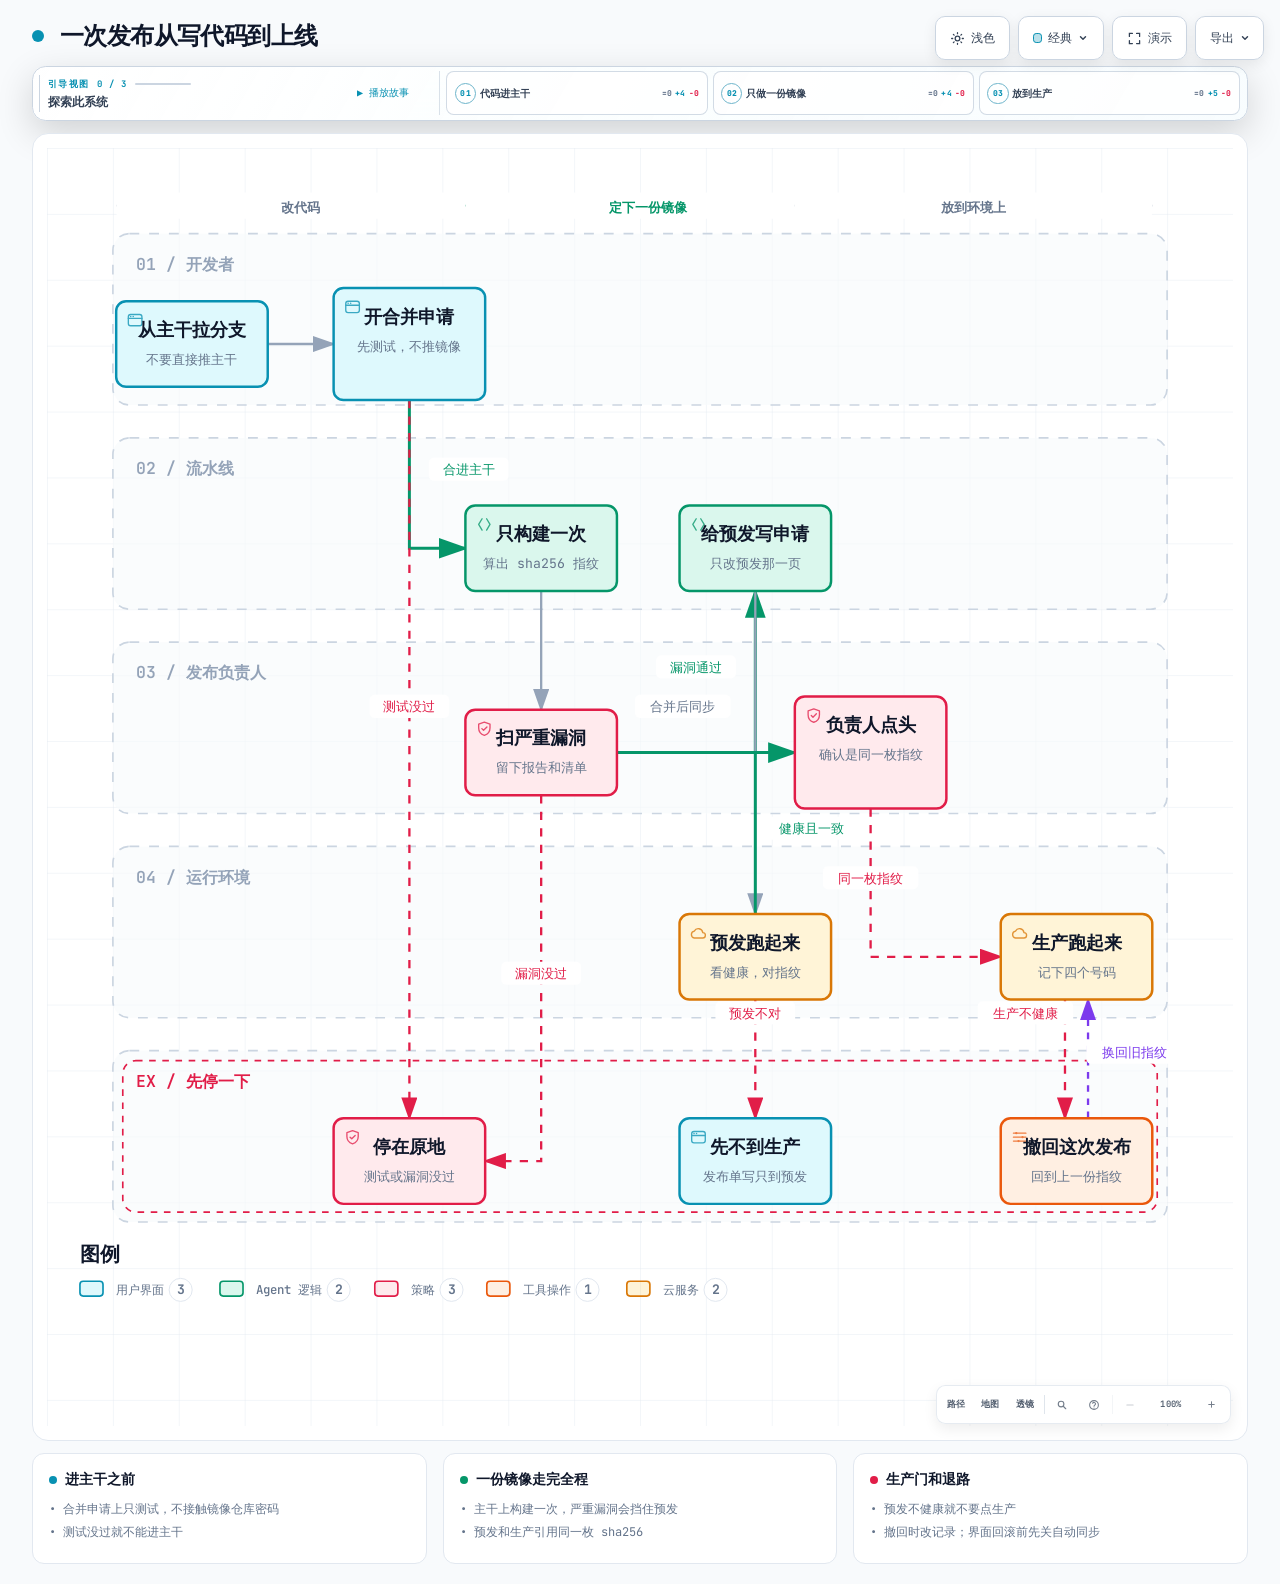
==== commit 37efaa39: "vault backup: 2026-10-27 12:12:41" ====
--- a/运维笔记/CI-CD/diagrams/cicd-release-flow.html
+++ b/运维笔记/CI-CD/diagrams/cicd-release-flow.html
@@ -4952,7 +4952,7 @@
       </div>
     </div>
 
-    <script id="archify-guided-views-data" type="application/json">[{"id":"into-main","label":"代码进主干","focus":["write","ask"],"note":"先开分支。合并申请通过后，改动才进受保护的主干。"},{"id":"one-image","label":"只做一份镜像","focus":["build","stage","check"],"note":"构建时算出 sha256。预发先跑这份指纹，确认程序能起来。"},{"id":"go-live","label":"放到生产","focus":["check","allow","live","undo"],"note":"负责人核对是同一份指纹才放行。出问题就撤回这次合并。"}]</script>
+    <script id="archify-guided-views-data" type="application/json">[{"id":"into-main","label":"代码进主干","focus":["write","ask","build","stop"],"note":"合并申请上先测试。没过就停，不会推镜像。"},{"id":"one-image","label":"只做一份镜像","focus":["build","scan","stage","check"],"note":"主干上构建一次。严重漏洞不过，就不能写预发。"},{"id":"go-live","label":"放到生产","focus":["check","stay","allow","live","undo"],"note":"预发不对就停。负责人确认同一枚指纹后，生产才跑。"}]</script>
 
     <script id="archify-i18n-data" type="application/json">{"locale":"zh-CN","messages":{"viewer.kind.frontend":"前端","viewer.kind.backend":"后端","viewer.kind.database":"数据库","viewer.kind.cloud":"云服务","viewer.kind.security":"安全","viewer.kind.messagebus":"消息总线","viewer.kind.external":"外部系统","viewer.kind.neutral":"中性","viewer.kind.node":"节点","viewer.kind.start":"开始","viewer.kind.active":"活动","viewer.kind.waiting":"等待","viewer.kind.decision":"决策","viewer.kind.success":"成功","viewer.kind.failure":"失败","viewer.toolbar.actions":"图表操作","viewer.theme.toggle.title":"切换主题（T）","viewer.theme.toggle":"切换颜色主题","viewer.theme.dark":"深色","viewer.theme.light":"浅色","viewer.preset.choose.title":"选择视觉风格（S 循环切换）","viewer.preset.choose":"选择视觉风格","viewer.preset.style":"风格","viewer.preset.menu":"视觉风格","viewer.preset.identity":"视觉表达","viewer.preset.cycles":"S 循环切换","viewer.preset.classic":"经典","viewer.preset.classic.short":"经典","viewer.preset.classic.hint":"稳定的技术默认风格","viewer.preset.flow":"信号流","viewer.preset.flow.short":"流动","viewer.preset.flow.hint":"突出动态流向","viewer.preset.blueprint":"蓝图","viewer.preset.blueprint.hint":"工程评审","viewer.preset.editorial":"编辑风格","viewer.preset.editorial.hint":"适合发布与上线说明","viewer.preset.badge.signalFlow":"信号流","viewer.preset.badge.blueprint":"蓝图 / 修订 01","viewer.preset.badge.editorial":"编辑风格 / 现场笔记","viewer.preset.badge.editorialPlate":"ARCHIFY / 图版 04","viewer.preset.current":"当前视觉风格：{style}。选择视觉风格","viewer.motion.live":"动态","viewer.motion.still":"静态","viewer.motion.pause":"暂停动效","viewer.motion.resume":"恢复动效","viewer.motion.reduced":"已根据减少动态效果偏好暂停动效","viewer.motion.hidden":"页面不可见时已暂停动效","viewer.motion.yielding":"暂停动效；当前让位于{owner}","viewer.motion.yielding.title":"动态预览已启用 · 正在让位于{owner}","viewer.owner.story":"引导故事","viewer.owner.chapter":"当前章节","viewer.owner.chapterPreview":"章节差异预览","viewer.owner.handoff":"章节交接","viewer.owner.route":"路径探测","viewer.owner.lens":"语义透镜","viewer.owner.relationship":"关系预览","viewer.owner.intent":"意图追踪","viewer.owner.focus":"语义聚焦","viewer.owner.legend":"图例预览","viewer.owner.reader":"读者交互","viewer.present.enter":"进入演示模式","viewer.present.enter.title":"演示模式（F）","viewer.present.exit":"退出演示模式","viewer.present.exit.title":"退出演示模式（F 或 Escape）","viewer.present.present":"演示","viewer.present.exit.label":"退出","viewer.export.button":"导出","viewer.export.button.title":"导出图表（E）","viewer.export.diagram":"导出图表","viewer.export.menu":"导出","viewer.export.subtitle":"便携、整洁的输出","viewer.export.share":"分享","viewer.export.shareCard":"分享卡片","viewer.export.routeShareCard":"路径分享卡片","viewer.export.reachShareCard":"可达范围分享卡片","viewer.export.copyShareCard":"复制分享卡片","viewer.export.copyDiagram":"复制图表","viewer.export.clipboardPng":"复制 PNG 到剪贴板","viewer.export.raster":"位图","viewer.export.image":"图像","viewer.export.lossless":"无损图像","viewer.export.compact":"紧凑图像","viewer.export.modern":"现代图像格式","viewer.export.vectorMotion":"矢量与动效","viewer.export.vectorMotion.heading":"矢量与动效","viewer.export.editable":"可编辑矢量图","viewer.export.motion6s":"6 秒动效","viewer.export.unsupported":"当前浏览器不支持","viewer.export.clipboardUnsupported":"当前浏览器不支持写入图片剪贴板","viewer.export.clipboardUnsupported.period":"当前浏览器不支持写入图片剪贴板。","viewer.export.clipboardUnsupported.short":"此浏览器不支持写入图片剪贴板。","viewer.export.motionUnavailable":"当前浏览器无法录制动效","viewer.export.webmUnavailable":"当前浏览器不支持 WebM","viewer.export.failed":"导出失败：{message}","viewer.export.unknownVariant":"未知的分享卡片类型：{variant}","viewer.export.routeRequired":"请先追踪路径，再导出路径分享卡片","viewer.export.reachRequired":"请先追踪编写可达范围，再导出可达范围分享卡片","viewer.export.unknown":"未知错误","viewer.export.routeFailed":"路径分享卡片导出失败：{message}","viewer.export.reachFailed":"可达范围分享卡片导出失败：{message}","viewer.export.copyFailed":"复制失败：{message}","viewer.export.copiedPng":"已将 PNG 复制到剪贴板","viewer.export.copiedShare":"已复制分享卡片","viewer.export.downloadedShare":"已下载分享卡片","viewer.export.downloadedRoute":"已下载路径分享卡片","viewer.export.downloadedReach":"已下载可达范围分享卡片","viewer.export.downloadedWebm":"已下载 WebM","viewer.export.recording":"正在录制 6 秒动效…","viewer.export.card.routeSummary.one":"路径：{source} → {target} · {count} 个有向跳转","viewer.export.card.routeSummary.other":"路径：{source} → {target} · {count} 个有向跳转","viewer.export.card.reachSummary":"从{origin}开始的编写{direction} · {nodes} · {links} · 最深 {hops}","viewer.export.card.node.one":"{count} 个节点","viewer.export.card.node.other":"{count} 个节点","viewer.export.card.link.one":"{count} 条连接","viewer.export.card.link.other":"{count} 条连接","viewer.export.card.hop.one":"{count} 跳","viewer.export.card.hop.other":"{count} 跳","viewer.export.card.routeBadge":"ARCHIFY · 路径 · {hops}","viewer.export.card.reachBadge":"ARCHIFY · {direction}可达范围","viewer.export.card.defaultBadge":"ARCHIFY · {preset} · {theme}","viewer.export.direction.upstream":"上游","viewer.export.direction.downstream":"下游","viewer.export.error.canvasUnavailable":"无法为{label}使用画布","viewer.export.error.contextUnavailable":"无法为{label}创建二维画布上下文","viewer.export.error.toBlobUnavailable":"{label}无法使用 canvas.toBlob","viewer.export.error.toBlobNull":"{label}的 canvas.toBlob 未返回数据","viewer.export.error.variantsCombined":"无法同时组合多种分享卡片类型","viewer.export.error.viewerState":"分享卡片导出无法移除临时 Viewer 状态","viewer.export.error.routeState":"路径卡片导出无法安全保留已解析路径","viewer.export.error.reachState":"可达范围卡片导出无法安全保留编写的可达范围","viewer.export.error.webmRequirements":"WebM 动效导出需要追踪动画及浏览器 MediaRecorder 支持","viewer.export.error.mediaRecorder":"MediaRecorder 录制失败","viewer.export.error.emptyWebm":"MediaRecorder 生成了空的 WebM","viewer.export.error.webmBackground":"无法为 WebM 导出加载 SVG 背景","viewer.guided.region":"图表引导视图","viewer.guided.previous":"上一个引导视图","viewer.guided.previous.title":"上一个引导视图（[）","viewer.guided.next":"下一个引导视图","viewer.guided.next.title":"下一个引导视图（]）","viewer.guided.views":"引导视图","viewer.guided.explore":"探索此系统","viewer.guided.intro":"沿精选路径逐步查看，而不改变源图表。","viewer.guided.trail":"故事轨迹","viewer.guided.beat":"节点","viewer.guided.nextBeat":"下一步","viewer.guided.play":"播放引导故事","viewer.guided.play.title":"播放引导故事（P）","viewer.guided.pause":"暂停引导故事","viewer.guided.pause.title":"暂停引导故事（P）","viewer.guided.replay":"重播引导故事","viewer.guided.replay.title":"重播引导故事（P）","viewer.guided.playStory":"播放故事","viewer.guided.pauseStory":"暂停","viewer.guided.replayStory":"重播故事","viewer.guided.motionUnavailable":"静态模式下无法播放故事","viewer.guided.enableMotion":"切换为动态模式以播放引导故事","viewer.guided.selectBeatLink":"选择故事节点以复制其精确链接","viewer.guided.copyMoment":"复制此刻","viewer.guided.momentCopied":"已复制时刻链接","viewer.guided.momentCopyFailed":"无法复制故事时刻链接","viewer.guided.copied":"已复制","viewer.guided.copyFailed":"复制失败","viewer.guided.showAll":"显示全部","viewer.guided.showAll.aria":"显示完整图表","viewer.guided.chapters":"故事章节","viewer.guided.storyTrail":"{label}的故事轨迹：{count} 个节点","viewer.guided.chapter.open":"打开第 {index}/{total} 章：{label}，{count} 个停靠点","viewer.guided.chapter.current":"当前第 {index}/{total} 章：{label}，{count} 个停靠点","viewer.guided.chapter.selectedNodes":"已选择 {count} 个节点","viewer.guided.chapter.stops":"{count} 个停靠点","viewer.guided.chapter.stop.one":"{count} 个停靠点","viewer.guided.chapter.stop.other":"{count} 个停靠点","viewer.guided.chapter.current.title":"{label} — 当前章节，{count} 个停靠点","viewer.guided.chapter.delta.expanded":"{stay} 个保留，{enter} 个进入，{leave} 个离开","viewer.guided.chapter.delta.aria":"打开第 {index}/{total} 章：{label}。章节聚焦差异：{delta}","viewer.guided.chapter.delta.title":"{label} — 章节聚焦 {delta}","viewer.guided.handoff":"{from} → {to} · 经由{label}","viewer.guided.share.chapter":"章节 {index} / {total}","viewer.guided.share.initial":"章节 01 / 01","viewer.guided.share.default":"引导章节","viewer.guided.state.ready":"就绪","viewer.guided.state.playing":"播放中","viewer.guided.state.settled":"已完成","viewer.guided.state.paused":"已暂停","viewer.guided.state.pinned":"已固定","viewer.guided.state.still":"静态","viewer.guided.share.step":"步骤 {index} / {total} · {label}","viewer.guided.share.staticMoment":"{step} · 静态时刻","viewer.guided.share.complete":"{count} 个步骤已完成 · {note}","viewer.guided.share.settled":"路径已稳定，可供阅读。","viewer.guided.share.staticPath":"{count} 个步骤 · 静态路径","viewer.guided.share.ready":"{count} 个步骤 · 就绪","viewer.guided.share.aria":"{state}，第 {index}/{total} 章：{label}。{beat}。{route}","viewer.guided.beat.start":"节点 {index} / {total} · {label} · 起点","viewer.guided.beat.forward":"节点 {index} / {total} · {from} → {to}","viewer.guided.beat.reverse":"节点 {index} / {total} · {from} → {to} · 反向编写连接","viewer.guided.beat.multiple":"节点 {index} / {total} · {from} ⇄ {to} · {count} 条编写连接","viewer.guided.beat.group":"节点 {index} / {total} · {from} · {to} · 分组 · 无直接连接","viewer.guided.beat.aria.prefix":"故事节点 {index}/{total}：{label}。","viewer.guided.beat.aria.start":"起点。","viewer.guided.beat.aria.forward":"从{from}经一条正向编写关系到达。","viewer.guided.beat.aria.reverse":"从{from}出发；编写关系实际由{to}指向{from}。","viewer.guided.beat.aria.multiple":"从{from}经 {count} 条编写关系到达；不使用任意动效。","viewer.guided.beat.aria.group":"与{from}分组展示，没有直接编写关系。","viewer.guided.caption.start":"起点","viewer.guided.caption.grouped":"分组过渡 · 无直接编写连接","viewer.guided.caption.more":" +另外 {count} 条","viewer.guided.caption.reverse":"反向编写关系","viewer.guided.caption.relationships":"{count} 条编写关系","viewer.guided.caption.relationship":"编写关系","viewer.guided.caption.direction":"编写方向：{from} → {to}","viewer.guided.caption.starting":"编写起点","viewer.guided.beatLink":"复制当前故事时刻链接：第 {index}/{total} 个节点：{label}","viewer.guided.noStory":"此图表没有编写引导故事。","viewer.guide.eyebrow":"图表指南","viewer.guide.close":"关闭图表指南","viewer.guide.inspecting":"正在检查已编译语义","viewer.guide.actions":"图表探索操作","viewer.guide.find":"查找任意节点","viewer.guide.find.hint":"搜索标签、职责、类型和稳定 ID。","viewer.guide.route":"追踪路径","viewer.guide.route.aria":"追踪有向路径","viewer.guide.route.hint":"查看两个语义节点如何按编写方向连接。","viewer.guide.map":"查看完整系统","viewer.guide.map.hint":"打开带实时视口和稳定节点的语义雷达。","viewer.guide.lens":"比较语义类型","viewer.guide.lens.hint":"统计角色、显示流量并比较直接编写的连接。","viewer.guide.story":"播放引导故事","viewer.guide.story.hint":"浏览已编写的章节和真实关系。","viewer.guide.present":"进入演示模式","viewer.guide.present.hint":"让实时图表占满视口，同时不改变导出。","viewer.guide.shortcuts":"其他键盘快捷键","viewer.guide.shortcut.export":"导出","viewer.guide.shortcut.theme":"主题","viewer.guide.shortcut.style":"风格","viewer.guide.shortcut.reset":"重置","viewer.guide.shortcut.zoomIn":"放大","viewer.guide.shortcut.zoomOut":"缩小","viewer.guide.shortcut.close":"关闭","viewer.guide.facts":"{nodes} · {relationships} · {views}","viewer.guide.fact.node.one":"{count} 个语义节点","viewer.guide.fact.node.other":"{count} 个语义节点","viewer.guide.fact.relationship.one":"{count} 条关系","viewer.guide.fact.relationship.other":"{count} 条关系","viewer.guide.fact.view.one":"{count} 个引导视图","viewer.guide.fact.view.other":"{count} 个引导视图","viewer.guide.story.available.one":"浏览 {count} 个已编写章节及其真实关系。","viewer.guide.story.available.other":"浏览 {count} 个已编写章节及其真实关系。","viewer.guide.story.unavailable":"此图表没有编写引导故事。","viewer.guide.open":"打开图表指南","viewer.guide.noStory":"此图表没有编写引导故事。","viewer.finder.title":"查找节点","viewer.finder.close":"关闭节点查找器","viewer.finder.placeholder":"搜索标签或 ID","viewer.finder.search":"搜索图表节点","viewer.finder.results":"图表节点","viewer.finder.empty":"没有匹配的节点","viewer.finder.result.focus":"聚焦{label}","viewer.finder.result.routeStart":"选择{label}作为路径起点","viewer.finder.result.routeTarget":"选择{label}作为路径终点，{links}","viewer.finder.status.empty":"没有匹配的节点","viewer.finder.status.count.one":"{count} 个匹配节点","viewer.finder.status.count.other":"{count} 个匹配节点","viewer.finder.noun.nodes":"个节点","viewer.finder.link.one":"{count} 条连接","viewer.finder.link.other":"{count} 条连接","viewer.finder.result.focus.one":"聚焦{label}，{count} 条相关连接","viewer.finder.result.focus.other":"聚焦{label}，{count} 条相关连接","viewer.finder.status.filtered":"{visible}/{available} {noun}","viewer.finder.status.all":"{available} {noun}","viewer.passport.eyebrow":"语义护照","viewer.passport.metadata":"节点元数据","viewer.passport.evidence":"已验证的源代码证据","viewer.passport.verified":"已验证来源","viewer.passport.reach":"编写可达范围","viewer.passport.reach.trace":"追踪编写的可达性","viewer.passport.upstream":"上游","viewer.passport.downstream":"下游","viewer.passport.upstream.trace":"追踪上游编写可达性","viewer.passport.downstream.trace":"追踪下游编写可达性","viewer.passport.close":"关闭语义护照","viewer.passport.copy":"复制链接","viewer.passport.copy.focus":"复制聚焦节点的链接","viewer.passport.relations":"关系","viewer.passport.relations.show":"显示关联关系","viewer.passport.relations.hide":"隐藏关联关系","viewer.passport.relations.list":"关联关系","viewer.passport.copyRelation":"复制关系","viewer.passport.copyNode":"复制节点","viewer.passport.copyPinned":"复制固定关系的链接","viewer.passport.copySource":"复制来源节点的链接","viewer.passport.copy.focused.success":"已复制聚焦节点链接","viewer.passport.copy.pinned.success":"已复制固定关系链接","viewer.passport.copy.focused.failed":"无法复制聚焦节点链接","viewer.passport.copy.pinned.failed":"无法复制固定关系链接","viewer.passport.relationship.none":"没有关联关系","viewer.passport.relationship.count.one":"{count} 条关系","viewer.passport.relationship.count.other":"{count} 条关系","viewer.passport.relationship.show.one":"显示 {count} 条关联关系","viewer.passport.relationship.show.other":"显示 {count} 条关联关系","viewer.passport.relationship.summary":"{out} 条出向 · {in} 条入向{loops}","viewer.passport.relationship.loops":" · {count} 条自环","viewer.passport.relationship.explorer":"直接关系浏览器","viewer.passport.relationship.help":"使用方向键浏览关系。按 Enter 或空格键固定详情；按 Escape 清除。","viewer.passport.relationship.loopsBack":"回环","viewer.passport.relationship.connectsTo":"连接到","viewer.passport.relationship.connectsFrom":"连接自","viewer.passport.relationship.pinned":"已固定关系 · {from} → {to} · {label}","viewer.passport.relationship.inspect":"检查第 {index}/{total} 条关系：{from} 到 {to}，{label}。按 Enter 查看详情。","viewer.passport.relationship.group.out":"出向","viewer.passport.relationship.group.in":"入向","viewer.passport.relationship.group.loop":"自环","viewer.passport.relationship.row":"{group}：{relationship}，{neighbor}","viewer.passport.relationship.direction.out":"出 →","viewer.passport.relationship.direction.in":"← 入","viewer.passport.relationship.direction.loop":"自环","viewer.passport.sourceCount.one":"{count} 个已验证来源引用","viewer.passport.sourceCount.other":"{count} 个已验证来源引用","viewer.passport.sourceMarker":"来源","viewer.passport.beacon.one":"{count} 个已验证来源；聚焦此节点以检查","viewer.passport.beacon.other":"{count} 个已验证来源；聚焦此节点以检查","viewer.passport.repository.open":"打开已验证的仓库修订版本 {revision}","viewer.passport.source.open":"打开修订版本 {revision} 中已验证的来源 {path}","viewer.passport.source.openLink":"打开 ↗","viewer.passport.reach.upstream.one":"追踪 {count} 个上游编写节点","viewer.passport.reach.upstream.other":"追踪 {count} 个上游编写节点","viewer.passport.reach.downstream.one":"追踪 {count} 个下游编写节点","viewer.passport.reach.downstream.other":"追踪 {count} 个下游编写节点","viewer.passport.reach.noUpstream":"没有上游编写节点","viewer.passport.reach.noDownstream":"没有下游编写节点","viewer.passport.reach.status":"{direction} · {nodes} 个节点 · {links} 条连接 · 最深 {hops} 跳","viewer.route.eyebrow":"路径探测","viewer.route.start":"选择起点节点","viewer.route.start.find":"查找起点","viewer.route.start.find.aria":"查找路径起点","viewer.route.copy":"复制链接","viewer.route.copy.aria":"复制已追踪路径的链接","viewer.route.clear":"清除","viewer.route.clear.aria":"清除路径探测","viewer.route.traced":"已追踪路径","viewer.route.pickTwo":"在图表中选择两个语义节点","viewer.route.pickOne":"在图表中选择一个语义节点","viewer.route.controls":"路径旅程控制","viewer.route.previous":"上一个路径位置","viewer.route.play":"播放路径旅程","viewer.route.pause":"暂停路径旅程","viewer.route.replay":"重播路径旅程","viewer.route.next":"下一个路径位置","viewer.route.journey":"旅程","viewer.route.pause.label":"暂停","viewer.route.replay.label":"重播","viewer.route.overview":"总览","viewer.route.overview.aria":"显示完整路径总览","viewer.route.instructions":"先选择来源，再选择目标；方向很重要。","viewer.route.destination":"选择从{label}出发的目标","viewer.route.destination.find":"查找目标","viewer.route.destination.find.aria":"查找可达的路径目标","viewer.route.differentDestination":"选择其他目标","viewer.route.distinct":"一条路径需要两个不同的语义节点。","viewer.route.unreachable":"没有通往{label}的有向路径","viewer.route.unreachable.detail":"从{source}无法到达{target}。请选择高亮的目标。","viewer.route.start.instructions":"选择来源。下一步只会显示有向可达的目标。","viewer.route.copy.success":"已复制路径链接","viewer.route.copy.failed":"无法复制路径链接","viewer.route.position":"路径位置 {index}/{total}：{label}","viewer.route.step":"第 {index}/{total} 步 · {phase} · {label}","viewer.route.motionRequired":"自动旅程需要动态模式","viewer.route.trigger.clear":"清除已追踪路径","viewer.route.overview.status":"{nodes} · {hops} · 最短编写路径","viewer.route.overview.node.one":"{count} 个节点","viewer.route.overview.node.other":"{count} 个节点","viewer.route.overview.hop.one":"{count} 个有向跳转","viewer.route.overview.hop.other":"{count} 个有向跳转","viewer.route.phase.playing":"播放中","viewer.route.phase.complete":"已完成","viewer.route.phase.inspecting":"检查中","viewer.route.destination.count.one":"有 {count} 个有向目标可用。请选择高亮节点。","viewer.route.destination.count.other":"有 {count} 个有向目标可用。请选择高亮节点。","viewer.route.noOutgoing":"此处没有可用的出向路径。请清除后选择其他来源。","viewer.route.result.title":"{source} 到 {target}","viewer.route.finder.source.title":"选择路径起点","viewer.route.finder.source.placeholder":"搜索路径来源","viewer.route.finder.source.empty":"没有匹配的路径来源","viewer.route.finder.source.results":"可作为路径起点的节点","viewer.route.finder.source.noun":"个路径来源","viewer.route.finder.source.badge":"起点","viewer.route.finder.target.title":"从{label}出发的目标","viewer.route.finder.target.placeholder":"搜索可达目标","viewer.route.finder.target.empty":"没有匹配的可达目标","viewer.route.finder.target.results":"可达路径目标","viewer.route.finder.target.noun":"个可达目标","viewer.route.hop.one":"{count} 跳","viewer.route.hop.other":"{count} 跳","viewer.lens.eyebrow":"语义透镜","viewer.lens.title":"比较系统角色","viewer.lens.close":"关闭语义透镜","viewer.lens.instruction":"最多选择两种语义类型。选择一种可显示其真实流量；选择两种只比较直接编写的关系。","viewer.lens.kinds":"语义类型","viewer.lens.choose":"选择一种类型以检查其节点和相连关系。","viewer.lens.copy":"复制语义透镜链接","viewer.lens.clear":"清除语义透镜","viewer.lens.open":"打开语义透镜","viewer.lens.openActive":"打开当前语义透镜","viewer.lens.legend":"语义图例","viewer.lens.legend.inspect.one":"检查{label}，{count} 个节点","viewer.lens.legend.inspect.other":"检查{label}，{count} 个节点","viewer.lens.kind.count.one":"{label}，{count} 个节点","viewer.lens.kind.count.other":"{label}，{count} 个节点","viewer.lens.compare.one":"{first} → {second}：{forward} · {second} → {first}：{reverse} · 共 {count} 条直接关系","viewer.lens.compare.other":"{first} → {second}：{forward} · {second} → {first}：{reverse} · 共 {count} 条直接关系","viewer.lens.single":"{nodes} · {relationships} · 已连接节点保持可见","viewer.lens.node.one":"{count} 个{label}节点","viewer.lens.node.other":"{count} 个{label}节点","viewer.lens.relationship.one":"{count} 条相连关系","viewer.lens.relationship.other":"{count} 条相连关系","viewer.radar.title":"语义雷达","viewer.radar.building":"正在构建总览","viewer.radar.openFull":"打开完整语义雷达","viewer.radar.open":"打开雷达","viewer.radar.close":"关闭语义雷达","viewer.radar.surface":"图表总览。点击节点进行聚焦，或使用方向键平移。","viewer.radar.click":"点击节点","viewer.radar.drag":"拖动平移","viewer.radar.space":"语义雷达需要更多地图可见空间。","viewer.radar.nodes":"语义图表雷达节点","viewer.radar.focus":"从语义雷达聚焦{label}","viewer.radar.status":"{count} 个节点 · {viewport}","viewer.radar.fullMap":"{count} 个节点 · 完整地图","viewer.radar.compacted":"已收紧雷达，避免遮挡语义护照或地图控件。","viewer.radar.cancelWaiting":"取消等待更多地图空间的语义雷达","viewer.radar.needsSpace":"语义雷达需要更多可见地图空间","viewer.radar.viewport.full":"完整地图","viewer.radar.viewport.width":"宽度 {percent}%","viewer.radar.viewport.scale":"视口 {percent}%","viewer.nav.controls":"图表视图控制","viewer.nav.route":"追踪有向路径","viewer.nav.route.title":"追踪路径（R）","viewer.nav.route.short":"路径","viewer.nav.radar":"打开语义雷达","viewer.nav.radar.title":"语义雷达（M）","viewer.nav.radar.short":"地图","viewer.nav.lens":"打开语义透镜","viewer.nav.lens.title":"语义透镜（L）","viewer.nav.lens.short":"透镜","viewer.nav.find":"查找节点","viewer.nav.find.title":"查找节点（/）","viewer.nav.guide":"打开图表指南","viewer.nav.guide.title":"图表指南（?）","viewer.nav.zoomOut":"缩小","viewer.nav.zoomOut.title":"缩小（-）","viewer.nav.reset":"重置图表视图","viewer.nav.reset.title":"重置视图（0）","viewer.nav.read":"阅读","viewer.nav.zoomIn":"放大","viewer.nav.zoomIn.title":"放大（+）","viewer.nav.camera":"{hint}。重置图表视图","viewer.nav.camera.title":"{semantic}{hint} · 重置视图（0）","viewer.nav.camera.semantic":"语义相机已启用 · ","viewer.nav.level.map":"概览","viewer.nav.level.read":"阅读","viewer.nav.level.full":"完整","viewer.nav.level.auto":"自动","viewer.nav.detail.map":"放大以显示关系标签和节点上下文","viewer.nav.detail.read":"再次放大以显示标签和注释","viewer.nav.detail.full":"完整图表详情","viewer.intent.summary":"{label}。{out} 条出向，{in} 条入向{loops}。共 {total} 条连接。按 Enter 查看详情。","viewer.intent.loops":"，{count} 条自环","viewer.common.copied":"已复制","viewer.common.copyFailed":"复制失败","viewer.common.copyLink":"复制链接","viewer.common.clear":"清除","viewer.common.close":"关闭"}}</script>
     <div class="guided-views no-print" id="guided-views" hidden aria-label="图表引导视图">
@@ -5037,7 +5037,7 @@
 
         <rect data-graph-role="structural-frame" data-composition-frame-kind="lane" data-composition-frame-id="lane-4" x="40" y="548" width="640" height="104" rx="10" class="c-lane" stroke-width="1"/>
         <rect data-graph-role="structural-frame" data-composition-frame-kind="exception-lane" data-composition-frame-id="lane-4-exception" x="46" y="554" width="628" height="92" rx="8" class="c-security-group" stroke-width="1"/>
-        <text x="54" y="570" class="t-security" font-size="10" font-weight="600">EX / 出了问题</text>
+        <text x="54" y="570" class="t-security" font-size="10" font-weight="600">EX / 先停一下</text>
 
         <!-- Phase headers -->
         <line x1="42" y1="35" x2="266" y2="35" class="a-default" stroke-width="1.1"/>
@@ -5048,7 +5048,7 @@
         <text x="365" y="39" class="t-backend" font-size="8" font-weight="600" text-anchor="middle">定下一份镜像</text>
         <line x1="454" y1="35" x2="671" y2="35" class="a-default" stroke-width="1.1"/>
         <rect x="454" y="27" width="217" height="16" rx="4" class="c-mask"/>
-        <text x="562.5" y="39" class="t-muted" font-size="8" font-weight="600" text-anchor="middle">放到生产</text>
+        <text x="562.5" y="39" class="t-muted" font-size="8" font-weight="600" text-anchor="middle">放到环境上</text>
 
         <!-- Workflow groups -->
 
@@ -5056,17 +5056,20 @@
         <!-- Edge paths -->
         <path data-edge-from="write" data-edge-to="ask" data-edge-key="0" data-composition-points="134,119;174,119" d="M 134 119 L 174 119" class="a-default" stroke-width="1.4" marker-end="url(#arrowhead)"/>
         <path data-edge-from="ask" data-edge-to="build" data-edge-label="合进主干" data-edge-key="1" data-composition-points="220,153;220,243;254,243" d="M 220 153 L 220 243 L 254 243" class="a-emphasis" stroke-width="1.8" marker-end="url(#arrowhead-emphasis)"/>
-        <path data-edge-from="build" data-edge-to="stage" data-edge-label="带上指纹" data-edge-key="2" data-composition-points="346,243;384,243" d="M 346 243 L 384 243" class="a-default" stroke-width="1.4" marker-end="url(#arrowhead)"/>
-        <path data-edge-from="stage" data-edge-to="check" data-edge-label="合并后同步" data-edge-key="3" data-composition-points="430,269;430,352;430,352;430,465" d="M 430 269 L 430 352 L 430 352 L 430 465" class="a-emphasis" stroke-width="1.8" marker-end="url(#arrowhead-emphasis)"/>
-        <path data-edge-from="check" data-edge-to="allow" data-edge-label="试过没问题" data-edge-key="4" data-composition-points="430,465;430,367;454,367" d="M 430 465 L 430 367 L 454 367" class="a-default" stroke-width="1.4" marker-end="url(#arrowhead)"/>
-        <path data-edge-from="allow" data-edge-to="live" data-edge-label="同一个 sha256" data-edge-key="5" data-composition-points="500,401;500,484;579,484" d="M 500 401 L 500 484 L 579 484" class="a-security" stroke-width="1.4" marker-end="url(#arrowhead-security)"/>
-        <path data-edge-from="build" data-edge-to="stop" data-edge-label="没通过" data-edge-key="6" data-composition-points="300,277;300,414;300,414;300,589" d="M 300 277 L 300 414 L 300 414 L 300 589" class="a-security" stroke-width="1.4" marker-end="url(#arrowhead-security)"/>
-        <path data-edge-from="live" data-edge-to="undo" data-edge-label="运行不正常" data-edge-key="7" data-composition-points="625,517;625,615;546,615" d="M 625 517 L 625 615 L 546 615" class="a-security" stroke-width="1.4" marker-end="url(#arrowhead-security)"/>
-        <path data-edge-from="undo" data-edge-to="live" data-edge-label="换回旧指纹" data-edge-key="8" data-composition-points="500,589;500,498;579,498" d="M 500 589 L 500 498 L 579 498" class="a-dashed" stroke-width="1.4" marker-end="url(#arrowhead-dashed)"/>
+        <path data-edge-from="ask" data-edge-to="stop" data-edge-label="测试没过" data-edge-key="2" data-composition-points="220,153;220,352;220,352;220,589" d="M 220 153 L 220 352 L 220 352 L 220 589" class="a-security" stroke-width="1.4" marker-end="url(#arrowhead-security)"/>
+        <path data-edge-from="build" data-edge-to="scan" data-edge-key="3" data-composition-points="300,269;300,290;300,290;300,341" d="M 300 269 L 300 290 L 300 290 L 300 341" class="a-default" stroke-width="1.4" marker-end="url(#arrowhead)"/>
+        <path data-edge-from="scan" data-edge-to="stage" data-edge-label="漏洞通过" data-edge-key="4" data-composition-points="346,367;430,367;430,269" d="M 346 367 L 430 367 L 430 269" class="a-emphasis" stroke-width="1.8" marker-end="url(#arrowhead-emphasis)"/>
+        <path data-edge-from="scan" data-edge-to="stop" data-edge-label="漏洞没过" data-edge-key="5" data-composition-points="300,393;300,615;266,615" d="M 300 393 L 300 615 L 266 615" class="a-security" stroke-width="1.4" marker-end="url(#arrowhead-security)"/>
+        <path data-edge-from="stage" data-edge-to="check" data-edge-label="合并后同步" data-edge-key="6" data-composition-points="430,269;430,352;430,352;430,465" d="M 430 269 L 430 352 L 430 352 L 430 465" class="a-default" stroke-width="1.4" marker-end="url(#arrowhead)"/>
+        <path data-edge-from="check" data-edge-to="allow" data-edge-label="健康且一致" data-edge-key="7" data-composition-points="430,465;430,367;454,367" d="M 430 465 L 430 367 L 454 367" class="a-emphasis" stroke-width="1.8" marker-end="url(#arrowhead-emphasis)"/>
+        <path data-edge-from="check" data-edge-to="stay" data-edge-label="预发不对" data-edge-key="8" data-composition-points="430,517;430,538;430,538;430,589" d="M 430 517 L 430 538 L 430 538 L 430 589" class="a-security" stroke-width="1.4" marker-end="url(#arrowhead-security)"/>
+        <path data-edge-from="allow" data-edge-to="live" data-edge-label="同一枚指纹" data-edge-key="9" data-composition-points="500,401;500,491;579,491" d="M 500 401 L 500 491 L 579 491" class="a-security" stroke-width="1.4" marker-end="url(#arrowhead-security)"/>
+        <path data-edge-from="live" data-edge-to="undo" data-edge-label="生产不健康" data-edge-key="10" data-composition-points="618,517;618,538;618,538;618,589" d="M 618 517 L 618 538 L 618 538 L 618 589" class="a-security" stroke-width="1.4" marker-end="url(#arrowhead-security)"/>
+        <path data-edge-from="undo" data-edge-to="live" data-edge-label="换回旧指纹" data-edge-key="11" data-composition-points="632,589;632,538;632,538;632,517" d="M 632 589 L 632 538 L 632 538 L 632 517" class="a-dashed" stroke-width="1.4" marker-end="url(#arrowhead-dashed)"/>
 
         <!-- Nodes -->
-        <g id="node-write" data-node-id="write" data-node-label="另开一条分支" tabindex="0" role="button" aria-label="聚焦另开一条分支，先不要碰主干, 开发者 › 改代码" aria-pressed="false" data-node-kind="frontend" data-node-sublabel="先不要碰主干" data-node-context="开发者 › 改代码">
-          <title>另开一条分支 · 先不要碰主干 · 开发者 › 改代码</title>
+        <g id="node-write" data-node-id="write" data-node-label="从主干拉分支" tabindex="0" role="button" aria-label="聚焦从主干拉分支，不要直接推主干, 开发者 › 改代码" aria-pressed="false" data-node-kind="frontend" data-node-sublabel="不要直接推主干" data-node-context="开发者 › 改代码">
+          <title>从主干拉分支 · 不要直接推主干 · 开发者 › 改代码</title>
           <rect x="42" y="93" width="92" height="52" rx="6" class="c-mask"/>
           <rect x="42" y="93" width="92" height="52" rx="6" class="c-frontend" stroke-width="1.5"/>
           <g aria-hidden="true" data-semantic-sigil="frontend" class="semantic-sigil s-frontend" transform="translate(48 99) scale(0.6875)">
@@ -5075,12 +5078,12 @@
             <circle cx="4.1" cy="4.8" r=".7" class="sigil-fill"/>
             <circle cx="6.3" cy="4.8" r=".7" class="sigil-fill"/>
           </g>
-          <text data-node-label="" data-detail-anchor="" x="88" y="114" class="t-primary" font-size="11" font-weight="600" text-anchor="middle">另开一条分支</text>
-          <text data-detail="context" x="88" y="131" class="t-muted" font-size="8" text-anchor="middle">先不要碰主干</text>
+          <text data-node-label="" data-detail-anchor="" x="88" y="114" class="t-primary" font-size="11" font-weight="600" text-anchor="middle">从主干拉分支</text>
+          <text data-detail="context" x="88" y="131" class="t-muted" font-size="8" text-anchor="middle">不要直接推主干</text>
         </g>
 
-        <g id="node-ask" data-node-id="ask" data-node-label="提交合并申请" tabindex="0" role="button" aria-label="聚焦提交合并申请，请别人看过再进去, 开发者 › 改代码" aria-pressed="false" data-node-kind="frontend" data-node-sublabel="请别人看过再进去" data-node-tag="主干有门禁" data-node-context="开发者 › 改代码">
-          <title>提交合并申请 · 请别人看过再进去 · 开发者 › 改代码 · 主干有门禁</title>
+        <g id="node-ask" data-node-id="ask" data-node-label="开合并申请" tabindex="0" role="button" aria-label="聚焦开合并申请，先测试，不推镜像, 开发者 › 改代码" aria-pressed="false" data-node-kind="frontend" data-node-sublabel="先测试，不推镜像" data-node-tag="红了不能合并" data-node-context="开发者 › 改代码">
+          <title>开合并申请 · 先测试，不推镜像 · 开发者 › 改代码 · 红了不能合并</title>
           <rect x="174" y="85" width="92" height="68" rx="6" class="c-mask"/>
           <rect x="174" y="85" width="92" height="68" rx="6" class="c-frontend" stroke-width="1.5"/>
           <g aria-hidden="true" data-semantic-sigil="frontend" class="semantic-sigil s-frontend" transform="translate(180 91) scale(0.6875)">
@@ -5089,47 +5092,58 @@
             <circle cx="4.1" cy="4.8" r=".7" class="sigil-fill"/>
             <circle cx="6.3" cy="4.8" r=".7" class="sigil-fill"/>
           </g>
-          <text data-node-label="" data-detail-anchor="" x="220" y="106" class="t-primary" font-size="11" font-weight="600" text-anchor="middle">提交合并申请</text>
-          <text data-detail="context" x="220" y="123" class="t-muted" font-size="8" text-anchor="middle">请别人看过再进去</text>
-        <text data-detail="fine" x="220" y="141" class="t-frontend" font-size="7" text-anchor="middle">主干有门禁</text>
+          <text data-node-label="" data-detail-anchor="" x="220" y="106" class="t-primary" font-size="11" font-weight="600" text-anchor="middle">开合并申请</text>
+          <text data-detail="context" x="220" y="123" class="t-muted" font-size="8" text-anchor="middle">先测试，不推镜像</text>
+        <text data-detail="fine" x="220" y="141" class="t-frontend" font-size="7" text-anchor="middle">红了不能合并</text>
         </g>
 
-        <g id="node-build" data-node-id="build" data-node-label="只构建一次" tabindex="0" role="button" aria-label="聚焦只构建一次，算出 sha256 指纹, 流水线 › 定下一份镜像" aria-pressed="false" data-node-kind="backend" data-node-sublabel="算出 sha256 指纹" data-node-tag="只此一份" data-node-context="流水线 › 定下一份镜像">
-          <title>只构建一次 · 算出 sha256 指纹 · 流水线 › 定下一份镜像 · 只此一份</title>
-          <rect x="254" y="209" width="92" height="68" rx="6" class="c-mask"/>
-          <rect x="254" y="209" width="92" height="68" rx="6" class="c-backend" stroke-width="1.5"/>
-          <g aria-hidden="true" data-semantic-sigil="backend" class="semantic-sigil s-backend" transform="translate(260 215) scale(0.6875)">
+        <g id="node-build" data-node-id="build" data-node-label="只构建一次" tabindex="0" role="button" aria-label="聚焦只构建一次，算出 sha256 指纹, 流水线 › 定下一份镜像" aria-pressed="false" data-node-kind="backend" data-node-sublabel="算出 sha256 指纹" data-node-context="流水线 › 定下一份镜像">
+          <title>只构建一次 · 算出 sha256 指纹 · 流水线 › 定下一份镜像</title>
+          <rect x="254" y="217" width="92" height="52" rx="6" class="c-mask"/>
+          <rect x="254" y="217" width="92" height="52" rx="6" class="c-backend" stroke-width="1.5"/>
+          <g aria-hidden="true" data-semantic-sigil="backend" class="semantic-sigil s-backend" transform="translate(260 223) scale(0.6875)">
             <path d="M6 3 3 8l3 5M10 3l3 5-3 5"/>
           </g>
-          <text data-node-label="" data-detail-anchor="" x="300" y="230" class="t-primary" font-size="11" font-weight="600" text-anchor="middle">只构建一次</text>
-          <text data-detail="context" x="300" y="247" class="t-muted" font-size="8" text-anchor="middle">算出 sha256 指纹</text>
-        <text data-detail="fine" x="300" y="265" class="t-backend" font-size="7" text-anchor="middle">只此一份</text>
+          <text data-node-label="" data-detail-anchor="" x="300" y="238" class="t-primary" font-size="11" font-weight="600" text-anchor="middle">只构建一次</text>
+          <text data-detail="context" x="300" y="255" class="t-muted" font-size="8" text-anchor="middle">算出 sha256 指纹</text>
         </g>
 
-        <g id="node-stage" data-node-id="stage" data-node-label="申请更新预发" tabindex="0" role="button" aria-label="聚焦申请更新预发，把指纹写进记录, 流水线 › 定下一份镜像" aria-pressed="false" data-node-kind="backend" data-node-sublabel="把指纹写进记录" data-node-context="流水线 › 定下一份镜像">
-          <title>申请更新预发 · 把指纹写进记录 · 流水线 › 定下一份镜像</title>
+        <g id="node-scan" data-node-id="scan" data-node-label="扫严重漏洞" tabindex="0" role="button" aria-label="聚焦扫严重漏洞，留下报告和清单, 发布负责人 › 定下一份镜像" aria-pressed="false" data-node-kind="security" data-node-sublabel="留下报告和清单" data-node-context="发布负责人 › 定下一份镜像">
+          <title>扫严重漏洞 · 留下报告和清单 · 发布负责人 › 定下一份镜像</title>
+          <rect x="254" y="341" width="92" height="52" rx="6" class="c-mask"/>
+          <rect x="254" y="341" width="92" height="52" rx="6" class="c-security" stroke-width="1.5"/>
+          <g aria-hidden="true" data-semantic-sigil="security" class="semantic-sigil s-security" transform="translate(260 347) scale(0.6875)">
+            <path d="M8 2.2 13 4v3.5c0 3.1-1.8 5.4-5 6.5-3.2-1.1-5-3.4-5-6.5V4Z"/>
+            <path d="m5.8 8 1.5 1.5 3-3"/>
+          </g>
+          <text data-node-label="" data-detail-anchor="" x="300" y="362" class="t-primary" font-size="11" font-weight="600" text-anchor="middle">扫严重漏洞</text>
+          <text data-detail="context" x="300" y="379" class="t-muted" font-size="8" text-anchor="middle">留下报告和清单</text>
+        </g>
+
+        <g id="node-stage" data-node-id="stage" data-node-label="给预发写申请" tabindex="0" role="button" aria-label="聚焦给预发写申请，只改预发那一页, 流水线 › 定下一份镜像" aria-pressed="false" data-node-kind="backend" data-node-sublabel="只改预发那一页" data-node-context="流水线 › 定下一份镜像">
+          <title>给预发写申请 · 只改预发那一页 · 流水线 › 定下一份镜像</title>
           <rect x="384" y="217" width="92" height="52" rx="6" class="c-mask"/>
           <rect x="384" y="217" width="92" height="52" rx="6" class="c-backend" stroke-width="1.5"/>
           <g aria-hidden="true" data-semantic-sigil="backend" class="semantic-sigil s-backend" transform="translate(390 223) scale(0.6875)">
             <path d="M6 3 3 8l3 5M10 3l3 5-3 5"/>
           </g>
-          <text data-node-label="" data-detail-anchor="" x="430" y="238" class="t-primary" font-size="11" font-weight="600" text-anchor="middle">申请更新预发</text>
-          <text data-detail="context" x="430" y="255" class="t-muted" font-size="8" text-anchor="middle">把指纹写进记录</text>
+          <text data-node-label="" data-detail-anchor="" x="430" y="238" class="t-primary" font-size="11" font-weight="600" text-anchor="middle">给预发写申请</text>
+          <text data-detail="context" x="430" y="255" class="t-muted" font-size="8" text-anchor="middle">只改预发那一页</text>
         </g>
 
-        <g id="node-check" data-node-id="check" data-node-label="预发先跑起来" tabindex="0" role="button" aria-label="聚焦预发先跑起来，用这份指纹试一试, 运行环境 › 定下一份镜像" aria-pressed="false" data-node-kind="cloud" data-node-sublabel="用这份指纹试一试" data-node-context="运行环境 › 定下一份镜像">
-          <title>预发先跑起来 · 用这份指纹试一试 · 运行环境 › 定下一份镜像</title>
+        <g id="node-check" data-node-id="check" data-node-label="预发跑起来" tabindex="0" role="button" aria-label="聚焦预发跑起来，看健康，对指纹, 运行环境 › 定下一份镜像" aria-pressed="false" data-node-kind="cloud" data-node-sublabel="看健康，对指纹" data-node-context="运行环境 › 定下一份镜像">
+          <title>预发跑起来 · 看健康，对指纹 · 运行环境 › 定下一份镜像</title>
           <rect x="384" y="465" width="92" height="52" rx="6" class="c-mask"/>
           <rect x="384" y="465" width="92" height="52" rx="6" class="c-cloud" stroke-width="1.5"/>
           <g aria-hidden="true" data-semantic-sigil="cloud" class="semantic-sigil s-cloud" transform="translate(390 471) scale(0.6875)">
             <path d="M4.3 12.5h7.3a2.4 2.4 0 0 0 .2-4.8 4 4 0 0 0-7.5-1.3A3.1 3.1 0 0 0 4.3 12.5Z"/>
           </g>
-          <text data-node-label="" data-detail-anchor="" x="430" y="486" class="t-primary" font-size="11" font-weight="600" text-anchor="middle">预发先跑起来</text>
-          <text data-detail="context" x="430" y="503" class="t-muted" font-size="8" text-anchor="middle">用这份指纹试一试</text>
+          <text data-node-label="" data-detail-anchor="" x="430" y="486" class="t-primary" font-size="11" font-weight="600" text-anchor="middle">预发跑起来</text>
+          <text data-detail="context" x="430" y="503" class="t-muted" font-size="8" text-anchor="middle">看健康，对指纹</text>
         </g>
 
-        <g id="node-allow" data-node-id="allow" data-node-label="负责人点头" tabindex="0" role="button" aria-label="聚焦负责人点头，核对是同一份指纹, 发布负责人 › 放到生产" aria-pressed="false" data-node-kind="security" data-node-sublabel="核对是同一份指纹" data-node-tag="人来放行" data-node-context="发布负责人 › 放到生产">
-          <title>负责人点头 · 核对是同一份指纹 · 发布负责人 › 放到生产 · 人来放行</title>
+        <g id="node-allow" data-node-id="allow" data-node-label="负责人点头" tabindex="0" role="button" aria-label="聚焦负责人点头，确认是同一枚指纹, 发布负责人 › 放到环境上" aria-pressed="false" data-node-kind="security" data-node-sublabel="确认是同一枚指纹" data-node-tag="不再构建" data-node-context="发布负责人 › 放到环境上">
+          <title>负责人点头 · 确认是同一枚指纹 · 发布负责人 › 放到环境上 · 不再构建</title>
           <rect x="454" y="333" width="92" height="68" rx="6" class="c-mask"/>
           <rect x="454" y="333" width="92" height="68" rx="6" class="c-security" stroke-width="1.5"/>
           <g aria-hidden="true" data-semantic-sigil="security" class="semantic-sigil s-security" transform="translate(460 339) scale(0.6875)">
@@ -5137,80 +5151,103 @@
             <path d="m5.8 8 1.5 1.5 3-3"/>
           </g>
           <text data-node-label="" data-detail-anchor="" x="500" y="354" class="t-primary" font-size="11" font-weight="600" text-anchor="middle">负责人点头</text>
-          <text data-detail="context" x="500" y="371" class="t-muted" font-size="8" text-anchor="middle">核对是同一份指纹</text>
-        <text data-detail="fine" x="500" y="389" class="t-security" font-size="7" text-anchor="middle">人来放行</text>
+          <text data-detail="context" x="500" y="371" class="t-muted" font-size="8" text-anchor="middle">确认是同一枚指纹</text>
+        <text data-detail="fine" x="500" y="389" class="t-security" font-size="7" text-anchor="middle">不再构建</text>
         </g>
 
-        <g id="node-live" data-node-id="live" data-node-label="生产跑起来" tabindex="0" role="button" aria-label="聚焦生产跑起来，还是这份指纹, 运行环境 › 放到生产" aria-pressed="false" data-node-kind="cloud" data-node-sublabel="还是这份指纹" data-node-context="运行环境 › 放到生产">
-          <title>生产跑起来 · 还是这份指纹 · 运行环境 › 放到生产</title>
+        <g id="node-live" data-node-id="live" data-node-label="生产跑起来" tabindex="0" role="button" aria-label="聚焦生产跑起来，记下四个号码, 运行环境 › 放到环境上" aria-pressed="false" data-node-kind="cloud" data-node-sublabel="记下四个号码" data-node-context="运行环境 › 放到环境上">
+          <title>生产跑起来 · 记下四个号码 · 运行环境 › 放到环境上</title>
           <rect x="579" y="465" width="92" height="52" rx="6" class="c-mask"/>
           <rect x="579" y="465" width="92" height="52" rx="6" class="c-cloud" stroke-width="1.5"/>
           <g aria-hidden="true" data-semantic-sigil="cloud" class="semantic-sigil s-cloud" transform="translate(585 471) scale(0.6875)">
             <path d="M4.3 12.5h7.3a2.4 2.4 0 0 0 .2-4.8 4 4 0 0 0-7.5-1.3A3.1 3.1 0 0 0 4.3 12.5Z"/>
           </g>
           <text data-node-label="" data-detail-anchor="" x="625" y="486" class="t-primary" font-size="11" font-weight="600" text-anchor="middle">生产跑起来</text>
-          <text data-detail="context" x="625" y="503" class="t-muted" font-size="8" text-anchor="middle">还是这份指纹</text>
+          <text data-detail="context" x="625" y="503" class="t-muted" font-size="8" text-anchor="middle">记下四个号码</text>
         </g>
 
-        <g id="node-stop" data-node-id="stop" data-node-label="停在原地" tabindex="0" role="button" aria-label="聚焦停在原地，测试或扫描没过, 出了问题 › 定下一份镜像" aria-pressed="false" data-node-kind="security" data-node-sublabel="测试或扫描没过" data-node-context="出了问题 › 定下一份镜像">
-          <title>停在原地 · 测试或扫描没过 · 出了问题 › 定下一份镜像</title>
-          <rect x="254" y="589" width="92" height="52" rx="6" class="c-mask"/>
-          <rect x="254" y="589" width="92" height="52" rx="6" class="c-security" stroke-width="1.5"/>
-          <g aria-hidden="true" data-semantic-sigil="security" class="semantic-sigil s-security" transform="translate(260 595) scale(0.6875)">
+        <g id="node-stop" data-node-id="stop" data-node-label="停在原地" tabindex="0" role="button" aria-label="聚焦停在原地，测试或漏洞没过, 先停一下 › 改代码" aria-pressed="false" data-node-kind="security" data-node-sublabel="测试或漏洞没过" data-node-context="先停一下 › 改代码">
+          <title>停在原地 · 测试或漏洞没过 · 先停一下 › 改代码</title>
+          <rect x="174" y="589" width="92" height="52" rx="6" class="c-mask"/>
+          <rect x="174" y="589" width="92" height="52" rx="6" class="c-security" stroke-width="1.5"/>
+          <g aria-hidden="true" data-semantic-sigil="security" class="semantic-sigil s-security" transform="translate(180 595) scale(0.6875)">
             <path d="M8 2.2 13 4v3.5c0 3.1-1.8 5.4-5 6.5-3.2-1.1-5-3.4-5-6.5V4Z"/>
             <path d="m5.8 8 1.5 1.5 3-3"/>
           </g>
-          <text data-node-label="" data-detail-anchor="" x="300" y="610" class="t-primary" font-size="11" font-weight="600" text-anchor="middle">停在原地</text>
-          <text data-detail="context" x="300" y="627" class="t-muted" font-size="8" text-anchor="middle">测试或扫描没过</text>
+          <text data-node-label="" data-detail-anchor="" x="220" y="610" class="t-primary" font-size="11" font-weight="600" text-anchor="middle">停在原地</text>
+          <text data-detail="context" x="220" y="627" class="t-muted" font-size="8" text-anchor="middle">测试或漏洞没过</text>
         </g>
 
-        <g id="node-undo" data-node-id="undo" data-node-label="撤回这次发布" tabindex="0" role="button" aria-label="聚焦撤回这次发布，回到上一份指纹, 出了问题 › 放到生产" aria-pressed="false" data-node-kind="messagebus" data-node-sublabel="回到上一份指纹" data-node-context="出了问题 › 放到生产">
-          <title>撤回这次发布 · 回到上一份指纹 · 出了问题 › 放到生产</title>
-          <rect x="454" y="589" width="92" height="52" rx="6" class="c-mask"/>
-          <rect x="454" y="589" width="92" height="52" rx="6" class="c-messagebus" stroke-width="1.5"/>
-          <g aria-hidden="true" data-semantic-sigil="messagebus" class="semantic-sigil s-messagebus" transform="translate(460 595) scale(0.6875)">
+        <g id="node-stay" data-node-id="stay" data-node-label="先不到生产" tabindex="0" role="button" aria-label="聚焦先不到生产，发布单写只到预发, 先停一下 › 定下一份镜像" aria-pressed="false" data-node-kind="frontend" data-node-sublabel="发布单写只到预发" data-node-context="先停一下 › 定下一份镜像">
+          <title>先不到生产 · 发布单写只到预发 · 先停一下 › 定下一份镜像</title>
+          <rect x="384" y="589" width="92" height="52" rx="6" class="c-mask"/>
+          <rect x="384" y="589" width="92" height="52" rx="6" class="c-frontend" stroke-width="1.5"/>
+          <g aria-hidden="true" data-semantic-sigil="frontend" class="semantic-sigil s-frontend" transform="translate(390 595) scale(0.6875)">
+            <rect x="2" y="3" width="12" height="10" rx="2"/>
+            <path d="M2 6.5h12"/>
+            <circle cx="4.1" cy="4.8" r=".7" class="sigil-fill"/>
+            <circle cx="6.3" cy="4.8" r=".7" class="sigil-fill"/>
+          </g>
+          <text data-node-label="" data-detail-anchor="" x="430" y="610" class="t-primary" font-size="11" font-weight="600" text-anchor="middle">先不到生产</text>
+          <text data-detail="context" x="430" y="627" class="t-muted" font-size="8" text-anchor="middle">发布单写只到预发</text>
+        </g>
+
+        <g id="node-undo" data-node-id="undo" data-node-label="撤回这次发布" tabindex="0" role="button" aria-label="聚焦撤回这次发布，回到上一份指纹, 先停一下 › 放到环境上" aria-pressed="false" data-node-kind="messagebus" data-node-sublabel="回到上一份指纹" data-node-context="先停一下 › 放到环境上">
+          <title>撤回这次发布 · 回到上一份指纹 · 先停一下 › 放到环境上</title>
+          <rect x="579" y="589" width="92" height="52" rx="6" class="c-mask"/>
+          <rect x="579" y="589" width="92" height="52" rx="6" class="c-messagebus" stroke-width="1.5"/>
+          <g aria-hidden="true" data-semantic-sigil="messagebus" class="semantic-sigil s-messagebus" transform="translate(585 595) scale(0.6875)">
             <path d="M2.5 4.5h11M2.5 8h11M2.5 11.5h11"/>
             <circle cx="5" cy="4.5" r="1" class="sigil-fill"/>
             <circle cx="10.5" cy="8" r="1" class="sigil-fill"/>
             <circle cx="7" cy="11.5" r="1" class="sigil-fill"/>
           </g>
-          <text data-node-label="" data-detail-anchor="" x="500" y="610" class="t-primary" font-size="11" font-weight="600" text-anchor="middle">撤回这次发布</text>
-          <text data-detail="context" x="500" y="627" class="t-muted" font-size="8" text-anchor="middle">回到上一份指纹</text>
+          <text data-node-label="" data-detail-anchor="" x="625" y="610" class="t-primary" font-size="11" font-weight="600" text-anchor="middle">撤回这次发布</text>
+          <text data-detail="context" x="625" y="627" class="t-muted" font-size="8" text-anchor="middle">回到上一份指纹</text>
         </g>
 
         <!-- Edge labels -->
 
         <g data-detail="context" data-edge-from="ask" data-edge-to="build" data-edge-label="合进主干" data-edge-key="1">
-          <rect x="195.8" y="188" width="48.4" height="14" rx="3" class="c-mask"/>
-          <text x="220" y="198" class="t-backend" font-size="8" text-anchor="middle">合进主干</text>
+          <rect x="231.8" y="188" width="48.4" height="14" rx="3" class="c-mask"/>
+          <text x="256" y="198" class="t-backend" font-size="8" text-anchor="middle">合进主干</text>
         </g>
-        <g data-detail="context" data-edge-from="build" data-edge-to="stage" data-edge-label="带上指纹" data-edge-key="2">
-          <rect x="340.8" y="281" width="48.4" height="14" rx="3" class="c-mask"/>
-          <text x="365" y="291" class="t-muted" font-size="8" text-anchor="middle">带上指纹</text>
+        <g data-detail="context" data-edge-from="ask" data-edge-to="stop" data-edge-label="测试没过" data-edge-key="2">
+          <rect x="195.8" y="332" width="48.4" height="14" rx="3" class="c-mask"/>
+          <text x="220" y="342" class="t-security" font-size="8" text-anchor="middle">测试没过</text>
         </g>
-        <g data-detail="context" data-edge-from="stage" data-edge-to="check" data-edge-label="合并后同步" data-edge-key="3">
-          <rect x="365" y="332" width="58" height="14" rx="3" class="c-mask"/>
-          <text x="394" y="342" class="t-backend" font-size="8" text-anchor="middle">合并后同步</text>
+
+        <g data-detail="context" data-edge-from="scan" data-edge-to="stage" data-edge-label="漏洞通过" data-edge-key="4">
+          <rect x="369.8" y="308" width="48.4" height="14" rx="3" class="c-mask"/>
+          <text x="394" y="318" class="t-backend" font-size="8" text-anchor="middle">漏洞通过</text>
         </g>
-        <g data-detail="context" data-edge-from="check" data-edge-to="allow" data-edge-label="试过没问题" data-edge-key="4">
+        <g data-detail="context" data-edge-from="scan" data-edge-to="stop" data-edge-label="漏洞没过" data-edge-key="5">
+          <rect x="275.8" y="494" width="48.4" height="14" rx="3" class="c-mask"/>
+          <text x="300" y="504" class="t-security" font-size="8" text-anchor="middle">漏洞没过</text>
+        </g>
+        <g data-detail="context" data-edge-from="stage" data-edge-to="check" data-edge-label="合并后同步" data-edge-key="6">
+          <rect x="357" y="332" width="58" height="14" rx="3" class="c-mask"/>
+          <text x="386" y="342" class="t-muted" font-size="8" text-anchor="middle">合并后同步</text>
+        </g>
+        <g data-detail="context" data-edge-from="check" data-edge-to="allow" data-edge-label="健康且一致" data-edge-key="7">
           <rect x="435" y="406" width="58" height="14" rx="3" class="c-mask"/>
-          <text x="464" y="416" class="t-muted" font-size="8" text-anchor="middle">试过没问题</text>
+          <text x="464" y="416" class="t-backend" font-size="8" text-anchor="middle">健康且一致</text>
         </g>
-        <g data-detail="context" data-edge-from="allow" data-edge-to="live" data-edge-label="同一个 sha256" data-edge-key="5">
-          <rect x="463.8" y="432.5" width="72.4" height="14" rx="3" class="c-mask"/>
-          <text x="500" y="442.5" class="t-security" font-size="8" text-anchor="middle">同一个 sha256</text>
+        <g data-detail="context" data-edge-from="check" data-edge-to="stay" data-edge-label="预发不对" data-edge-key="8">
+          <rect x="405.8" y="518" width="48.4" height="14" rx="3" class="c-mask"/>
+          <text x="430" y="528" class="t-security" font-size="8" text-anchor="middle">预发不对</text>
         </g>
-        <g data-detail="context" data-edge-from="build" data-edge-to="stop" data-edge-label="没通过" data-edge-key="6">
-          <rect x="280.6" y="394" width="38.8" height="14" rx="3" class="c-mask"/>
-          <text x="300" y="404" class="t-security" font-size="8" text-anchor="middle">没通过</text>
+        <g data-detail="context" data-edge-from="allow" data-edge-to="live" data-edge-label="同一枚指纹" data-edge-key="9">
+          <rect x="471" y="436" width="58" height="14" rx="3" class="c-mask"/>
+          <text x="500" y="446" class="t-security" font-size="8" text-anchor="middle">同一枚指纹</text>
         </g>
-        <g data-detail="context" data-edge-from="live" data-edge-to="undo" data-edge-label="运行不正常" data-edge-key="7">
-          <rect x="596" y="556" width="58" height="14" rx="3" class="c-mask"/>
-          <text x="625" y="566" class="t-security" font-size="8" text-anchor="middle">运行不正常</text>
+        <g data-detail="context" data-edge-from="live" data-edge-to="undo" data-edge-label="生产不健康" data-edge-key="10">
+          <rect x="565" y="518" width="58" height="14" rx="3" class="c-mask"/>
+          <text x="594" y="528" class="t-security" font-size="8" text-anchor="middle">生产不健康</text>
         </g>
-        <g data-detail="context" data-edge-from="undo" data-edge-to="live" data-edge-label="换回旧指纹" data-edge-key="8">
-          <rect x="471" y="533.5" width="58" height="14" rx="3" class="c-mask"/>
-          <text x="500" y="543.5" class="t-database" font-size="8" text-anchor="middle">换回旧指纹</text>
+        <g data-detail="context" data-edge-from="undo" data-edge-to="live" data-edge-label="换回旧指纹" data-edge-key="11">
+          <rect x="631" y="542" width="58" height="14" rx="3" class="c-mask"/>
+          <text x="660" y="552" class="t-database" font-size="8" text-anchor="middle">换回旧指纹</text>
         </g>
 
         <!-- Legend -->
@@ -5426,33 +5463,33 @@
       <div class="card">
         <div class="card-header">
           <div class="card-dot cyan"></div>
-          <h3>合并申请</h3>
+          <h3>进主干之前</h3>
         </div>
         <ul>
-          <li>&bull; 像交作业：把改动拿出来，等人看完再收进主干</li>
-          <li>&bull; 没通过就停，不会偷偷进主干</li>
+          <li>&bull; 合并申请上只测试，不接触镜像仓库密码</li>
+          <li>&bull; 测试没过就不能进主干</li>
+        </ul>
+      </div>
+
+      <div class="card">
+        <div class="card-header">
+          <div class="card-dot emerald"></div>
+          <h3>一份镜像走完全程</h3>
+        </div>
+        <ul>
+          <li>&bull; 主干上构建一次，严重漏洞会挡住预发</li>
+          <li>&bull; 预发和生产引用同一枚 sha256</li>
         </ul>
       </div>
 
       <div class="card">
         <div class="card-header">
           <div class="card-dot rose"></div>
-          <h3>保护分支</h3>
+          <h3>生产门和退路</h3>
         </div>
         <ul>
-          <li>&bull; 主干不收直接推送，只收合并进来的改动</li>
-          <li>&bull; 生产记录也有这扇门，流水线自己合不进去</li>
-        </ul>
-      </div>
-
-      <div class="card">
-        <div class="card-header">
-          <div class="card-dot emerald"></div>
-          <h3>镜像指纹</h3>
-        </div>
-        <ul>
-          <li>&bull; 构建时算出的 sha256，钉死这一份内容</li>
-          <li>&bull; 预发和生产用同一份，回滚就是换回旧指纹</li>
+          <li>&bull; 预发不健康就不要点生产</li>
+          <li>&bull; 撤回时改记录；界面回滚前先关自动同步</li>
         </ul>
       </div>
     </div>
